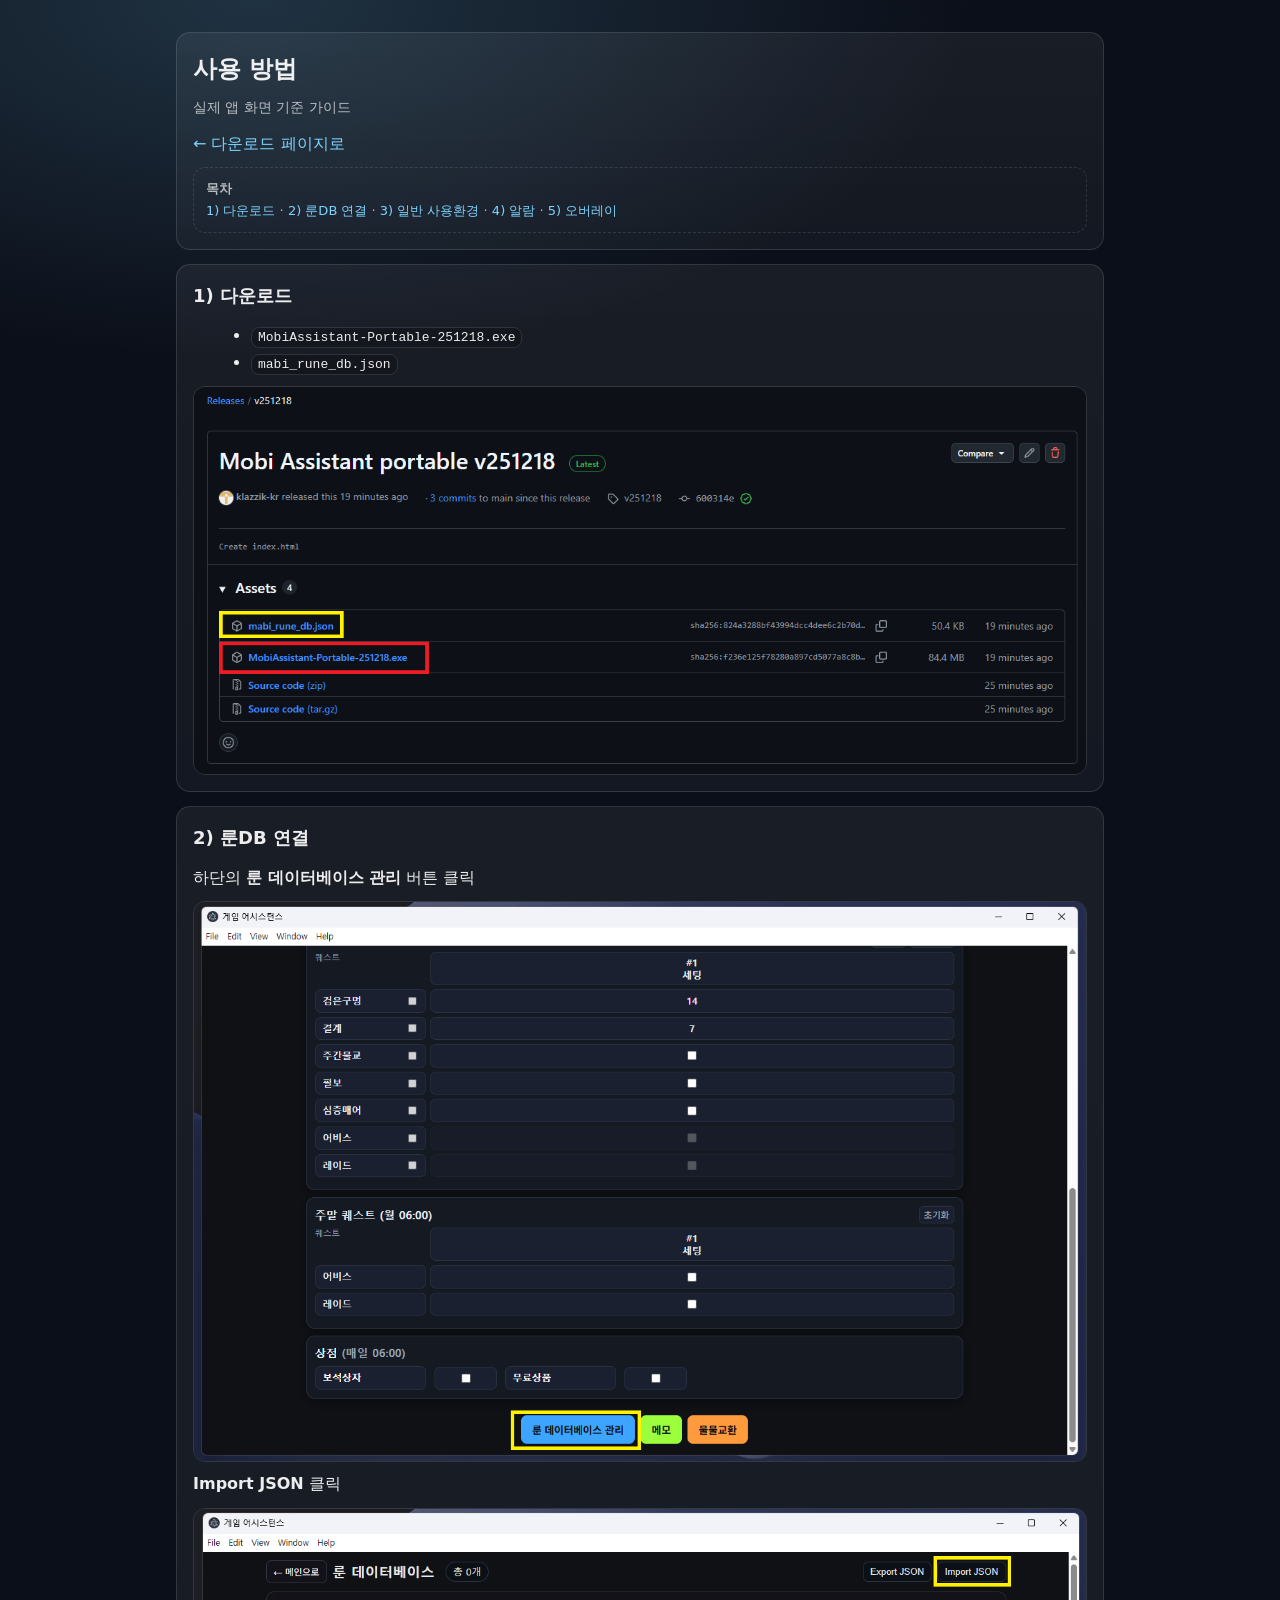
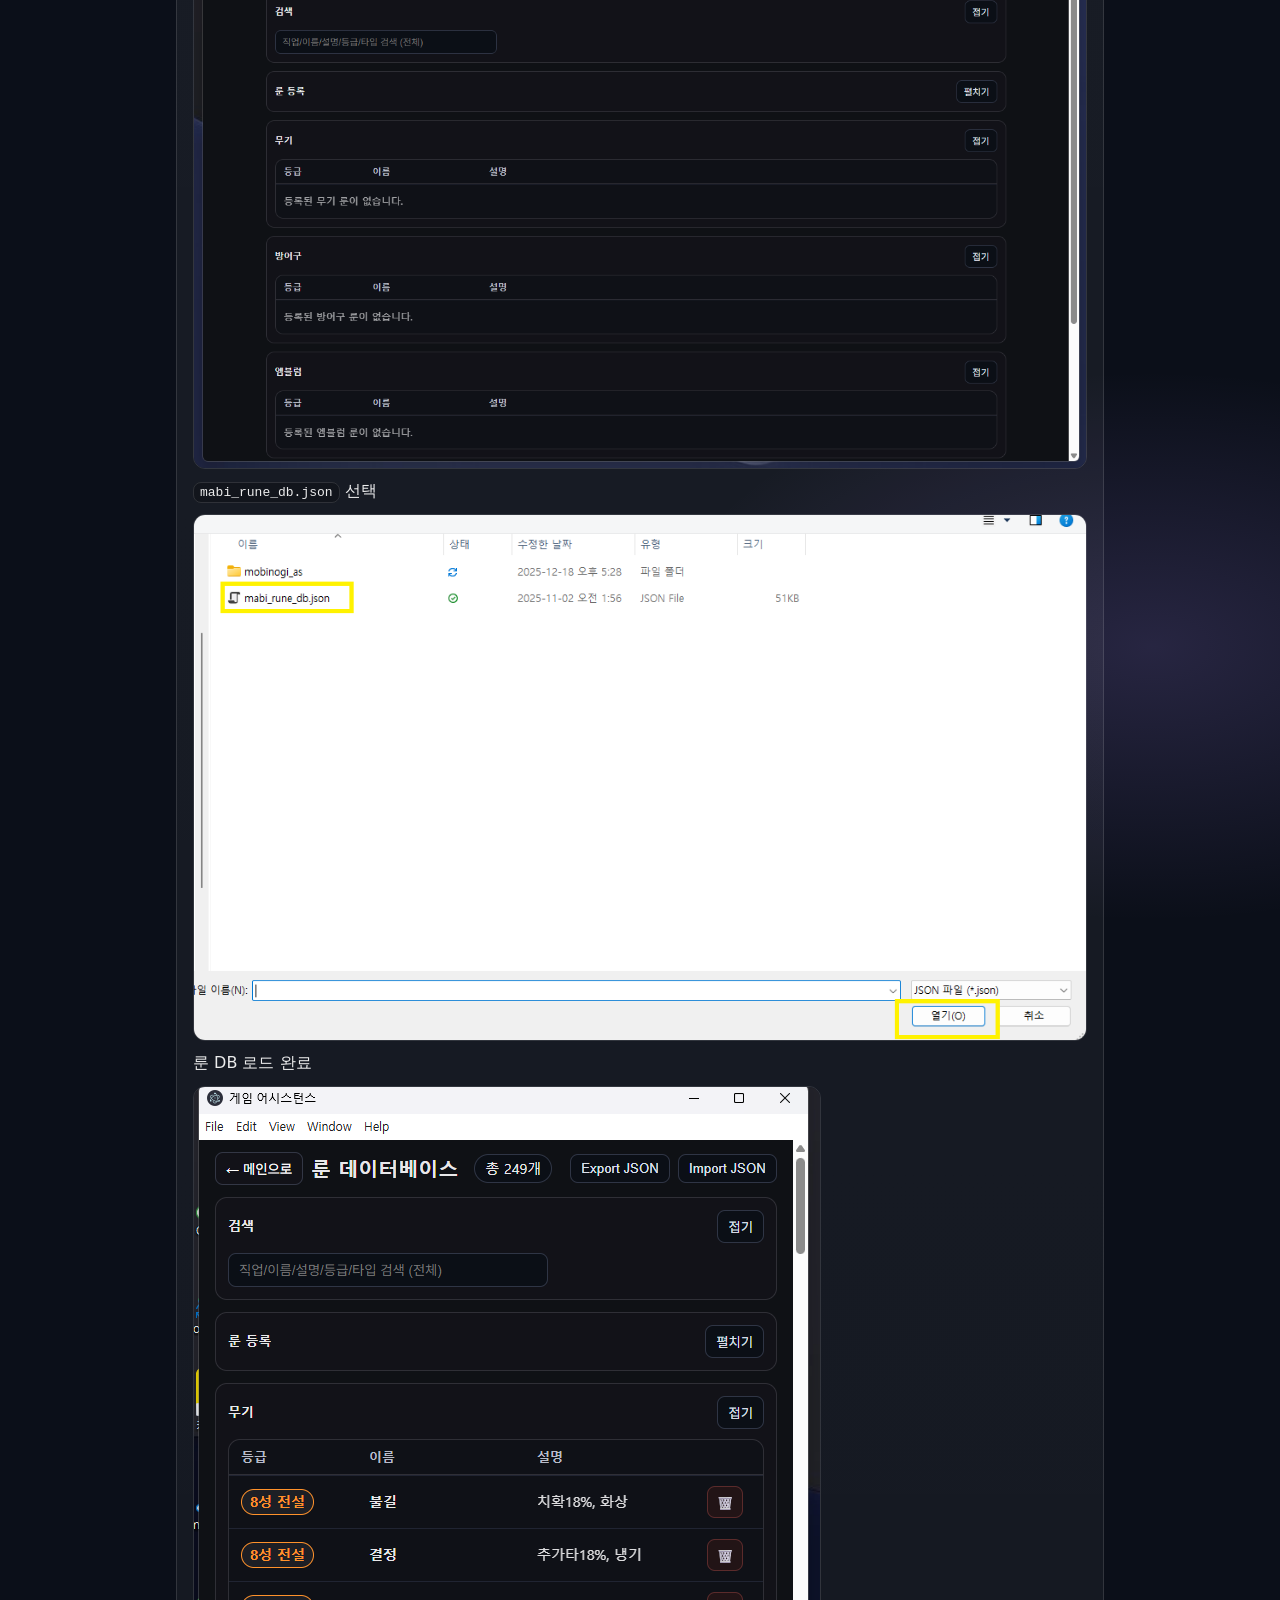
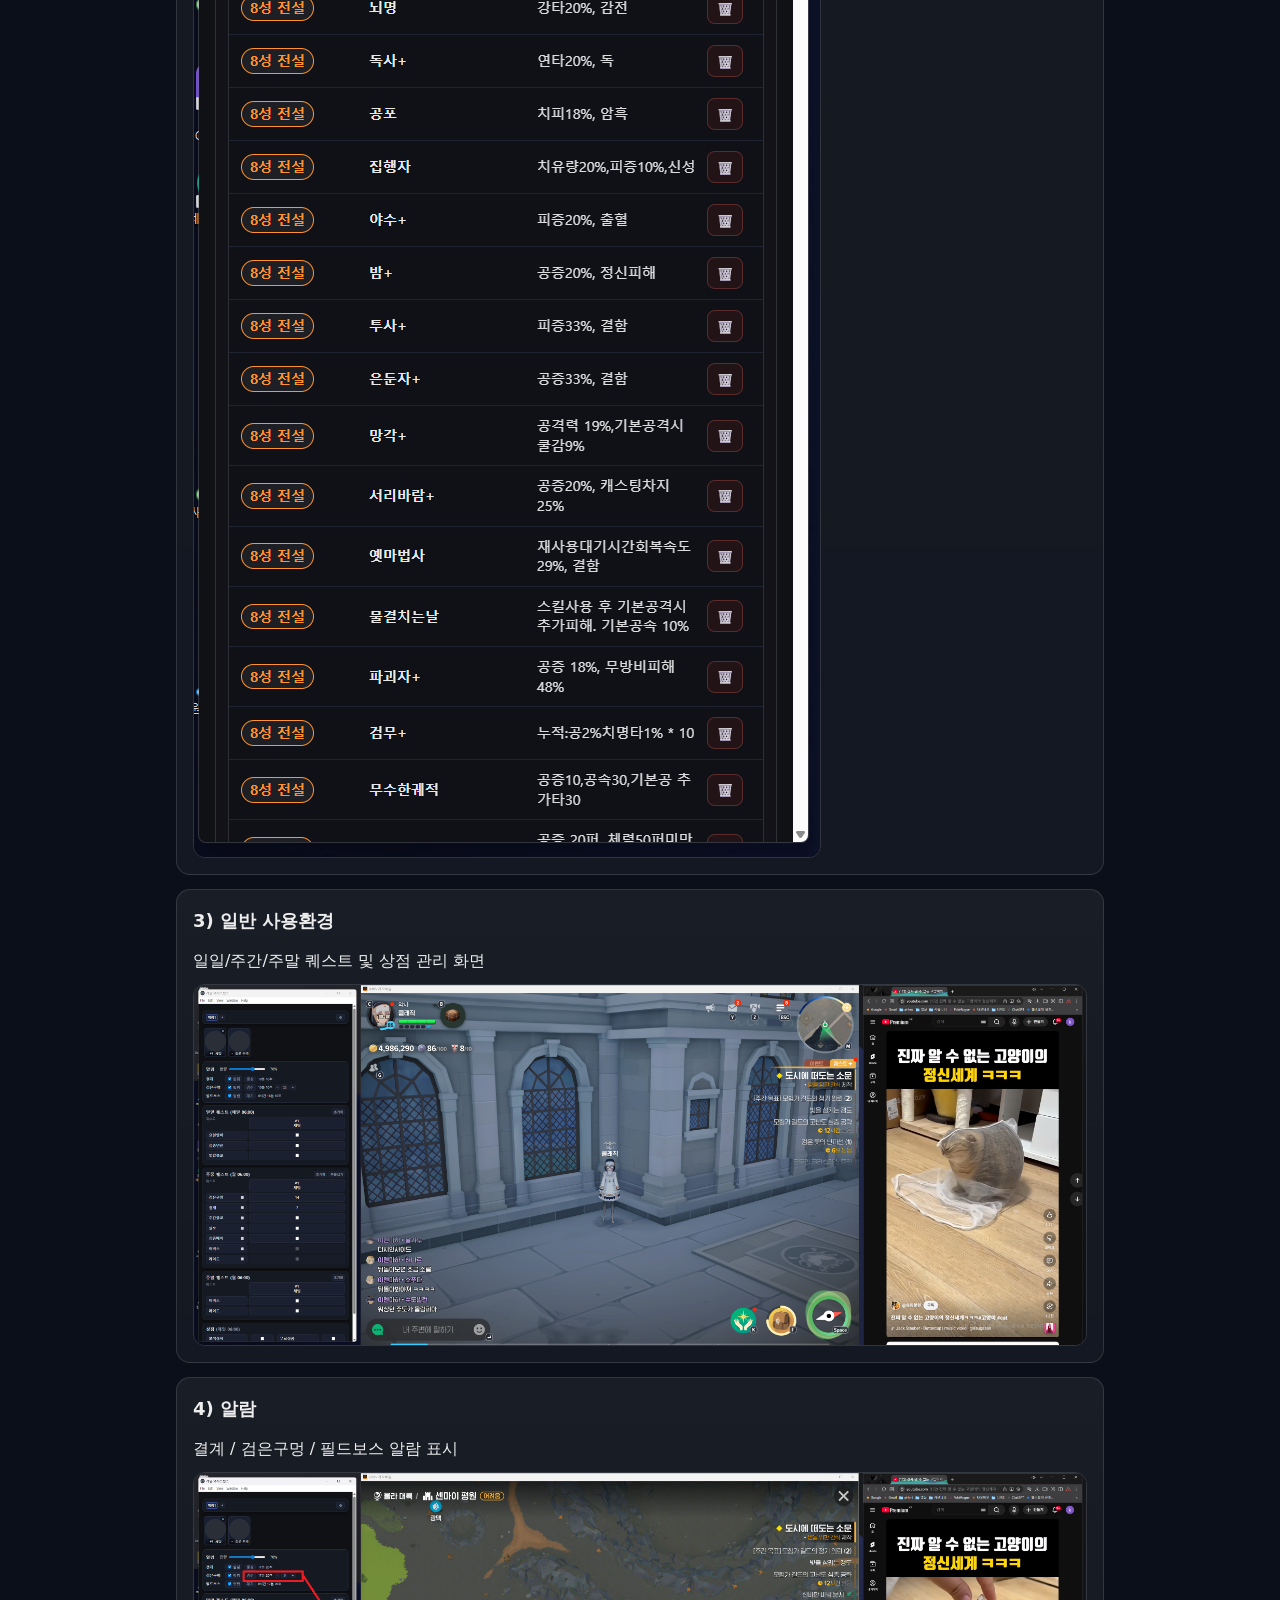
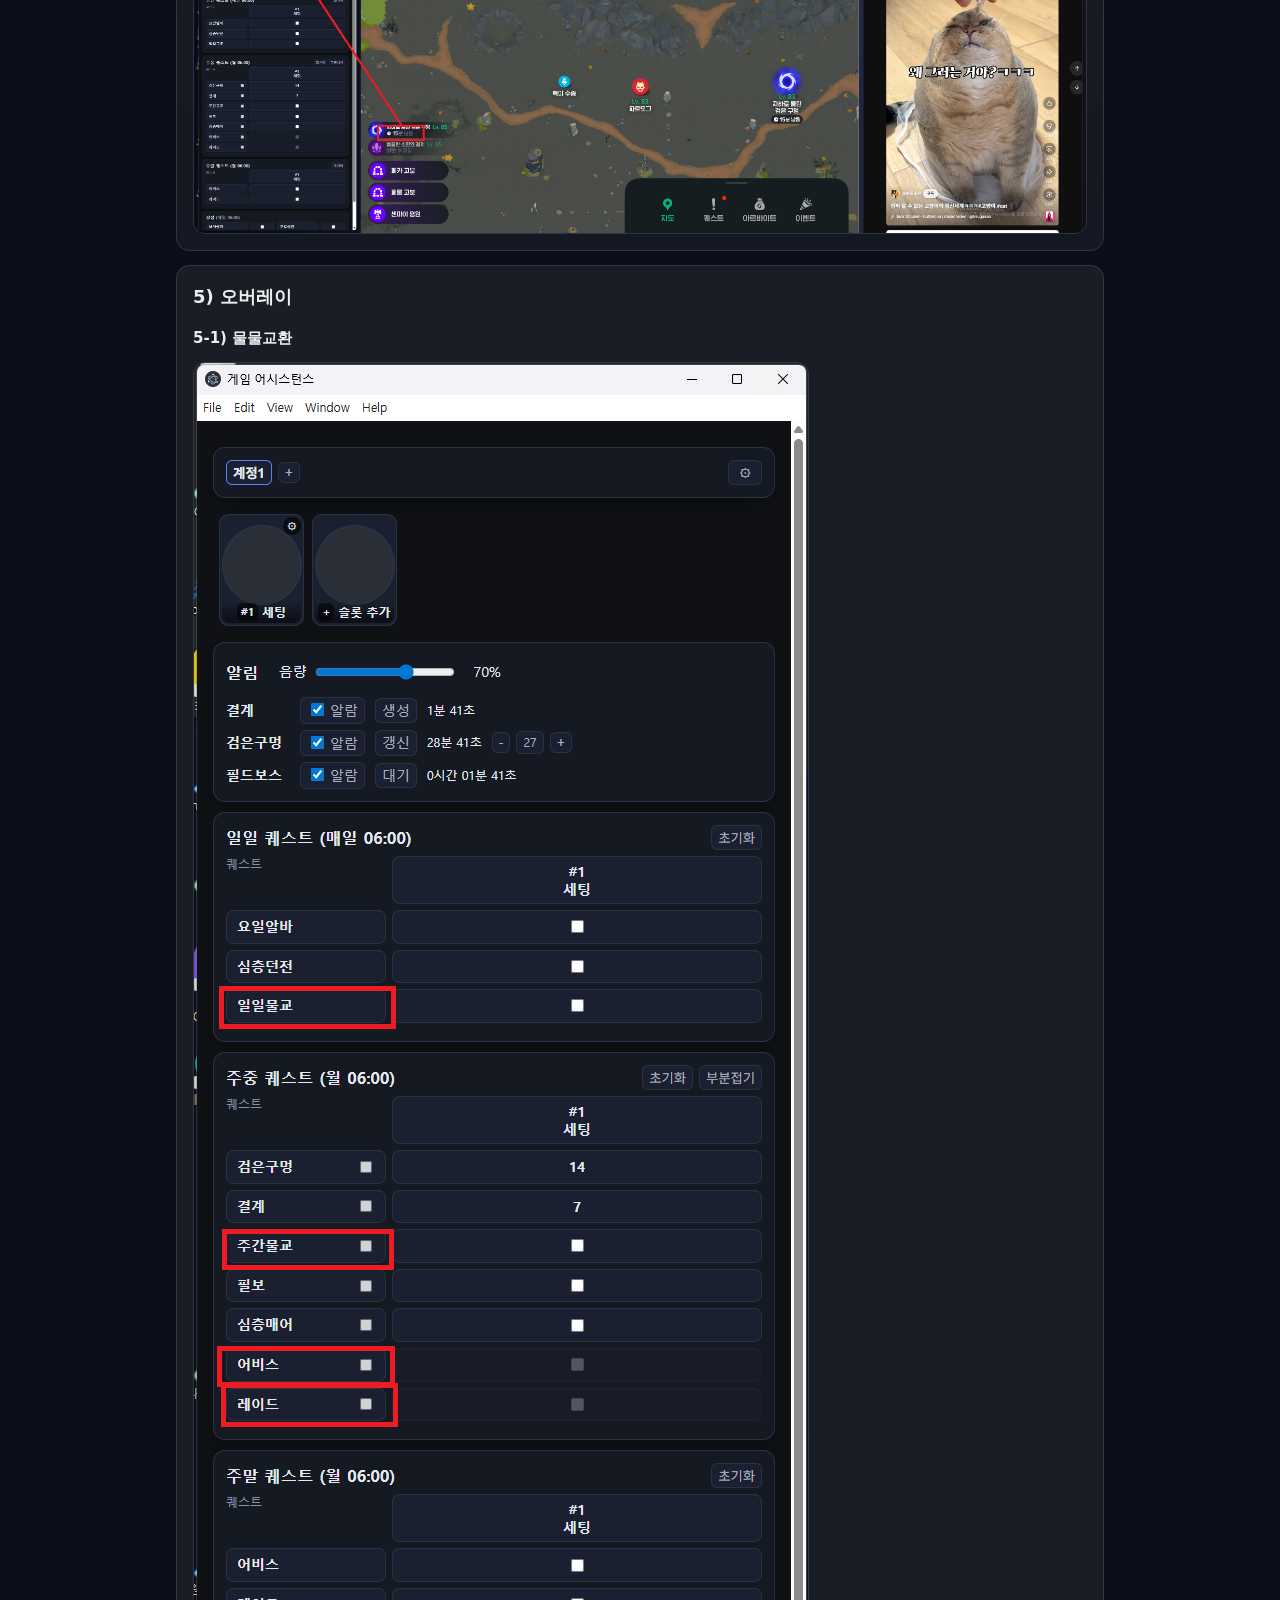
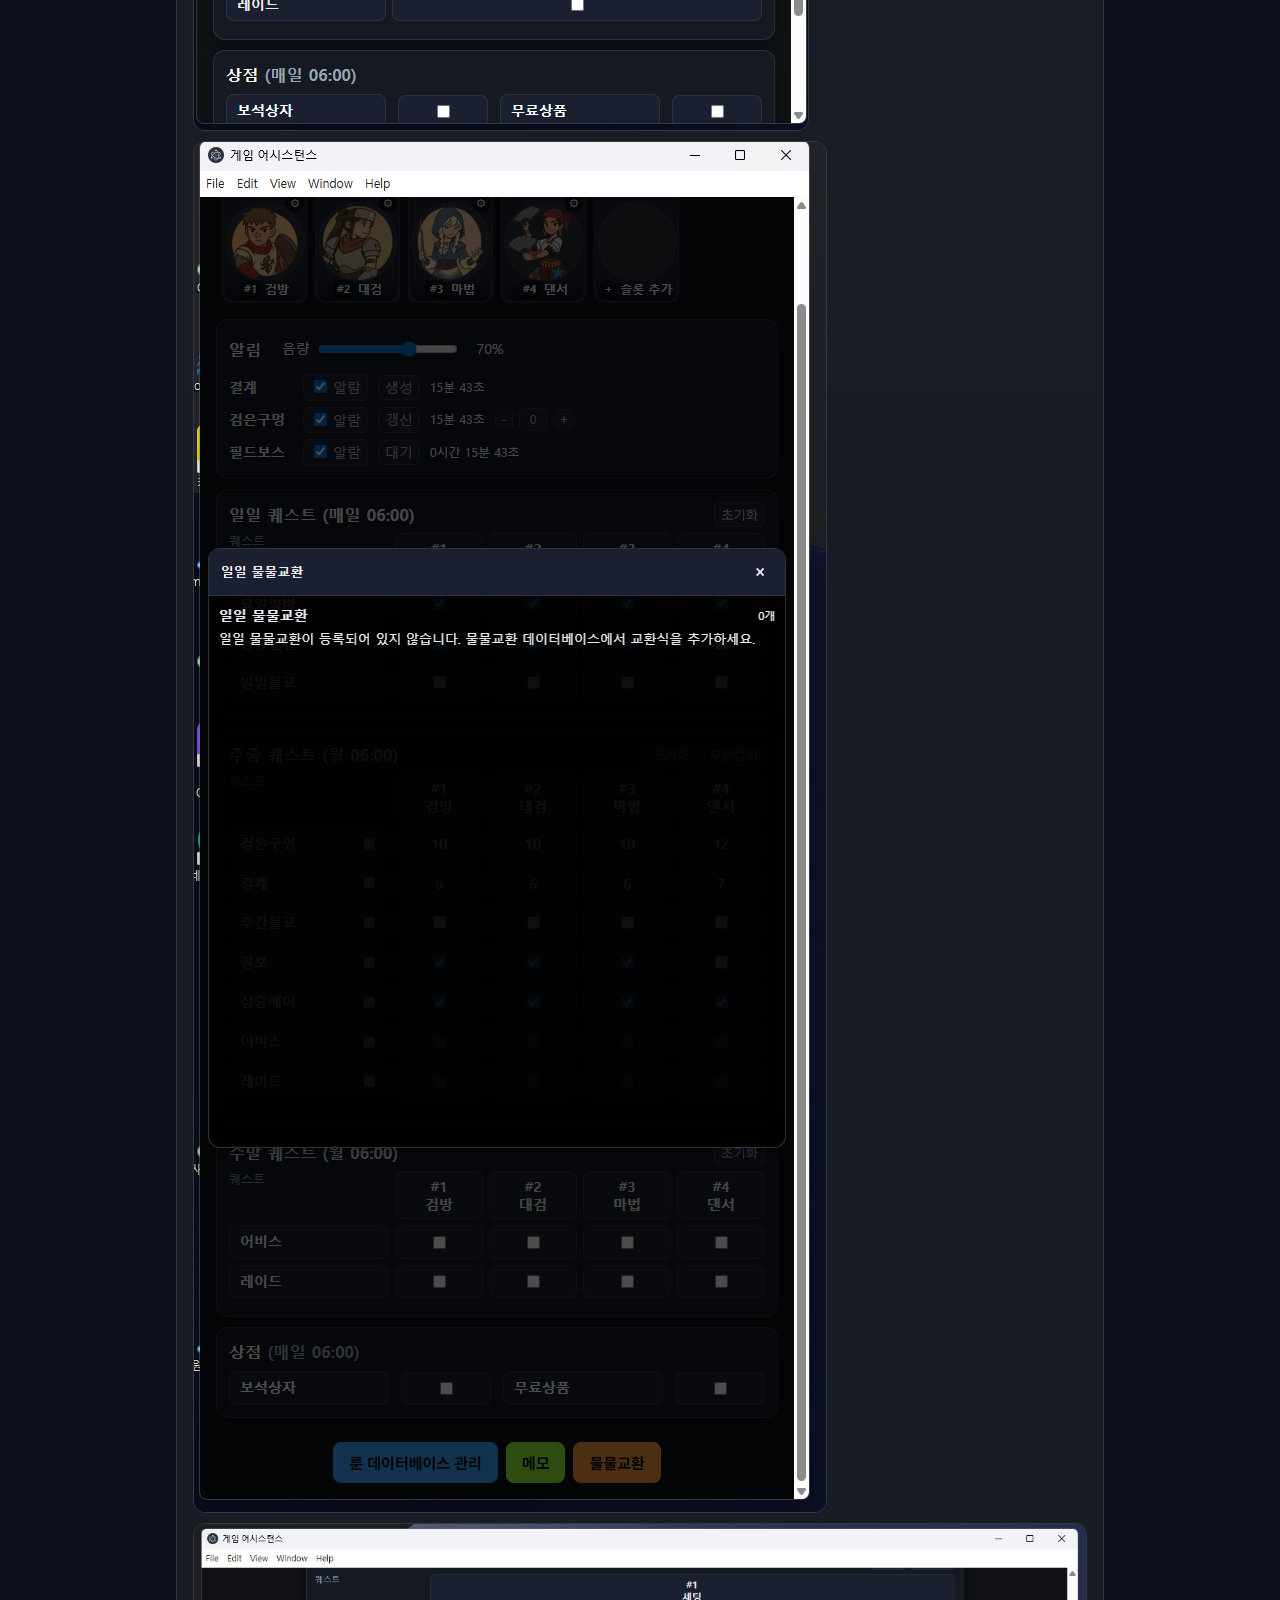
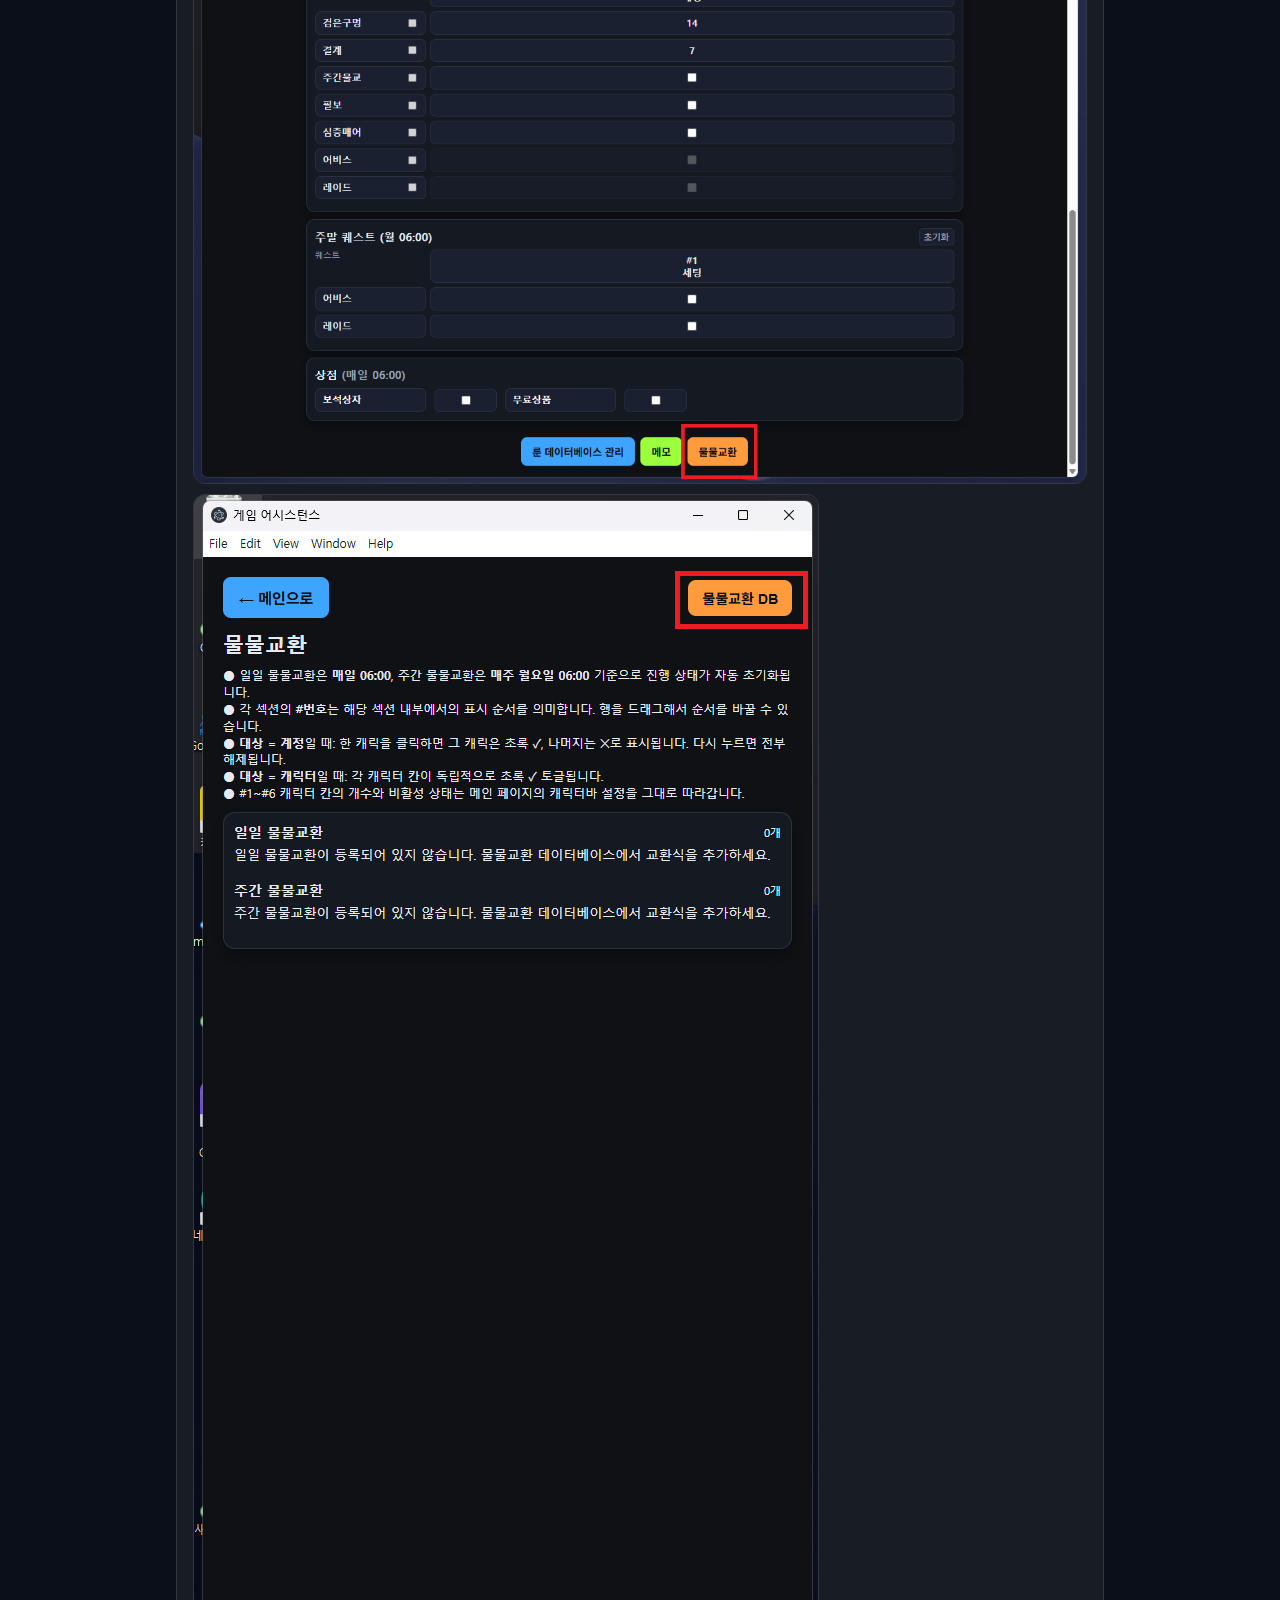
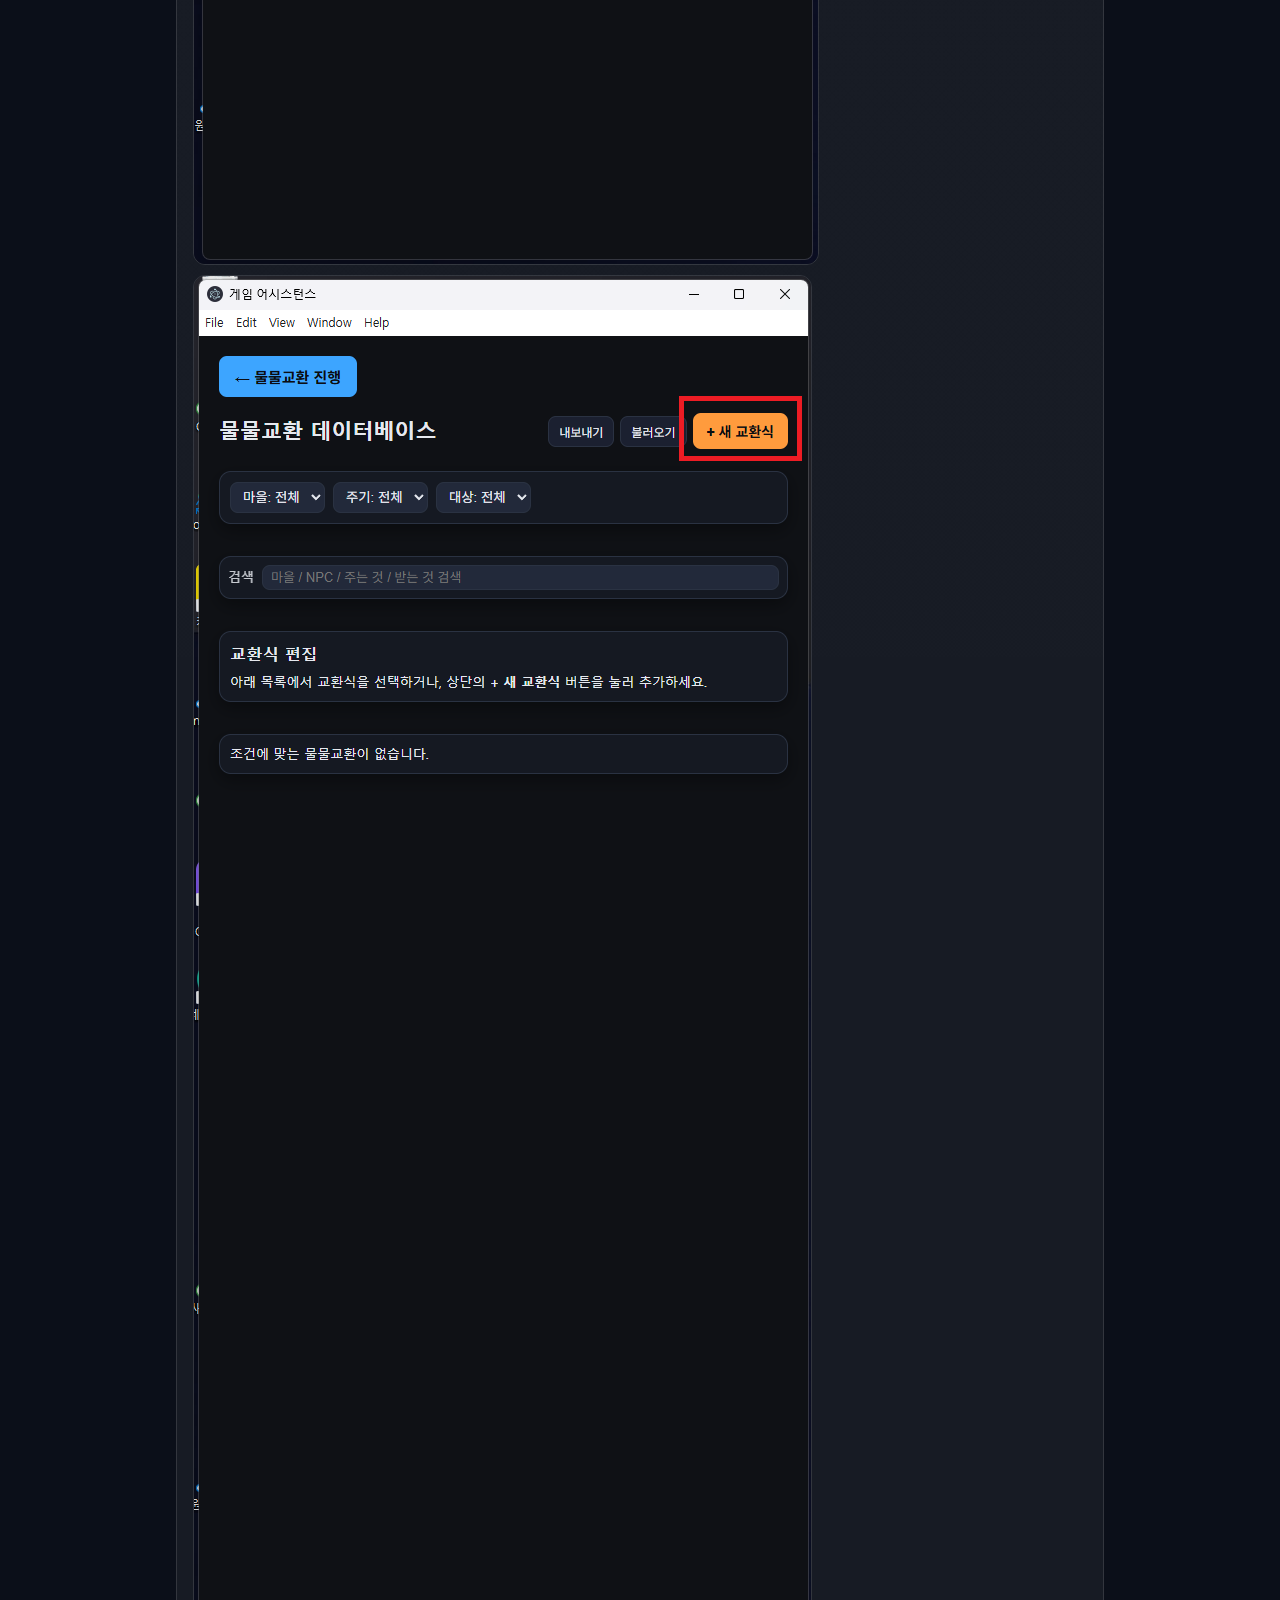
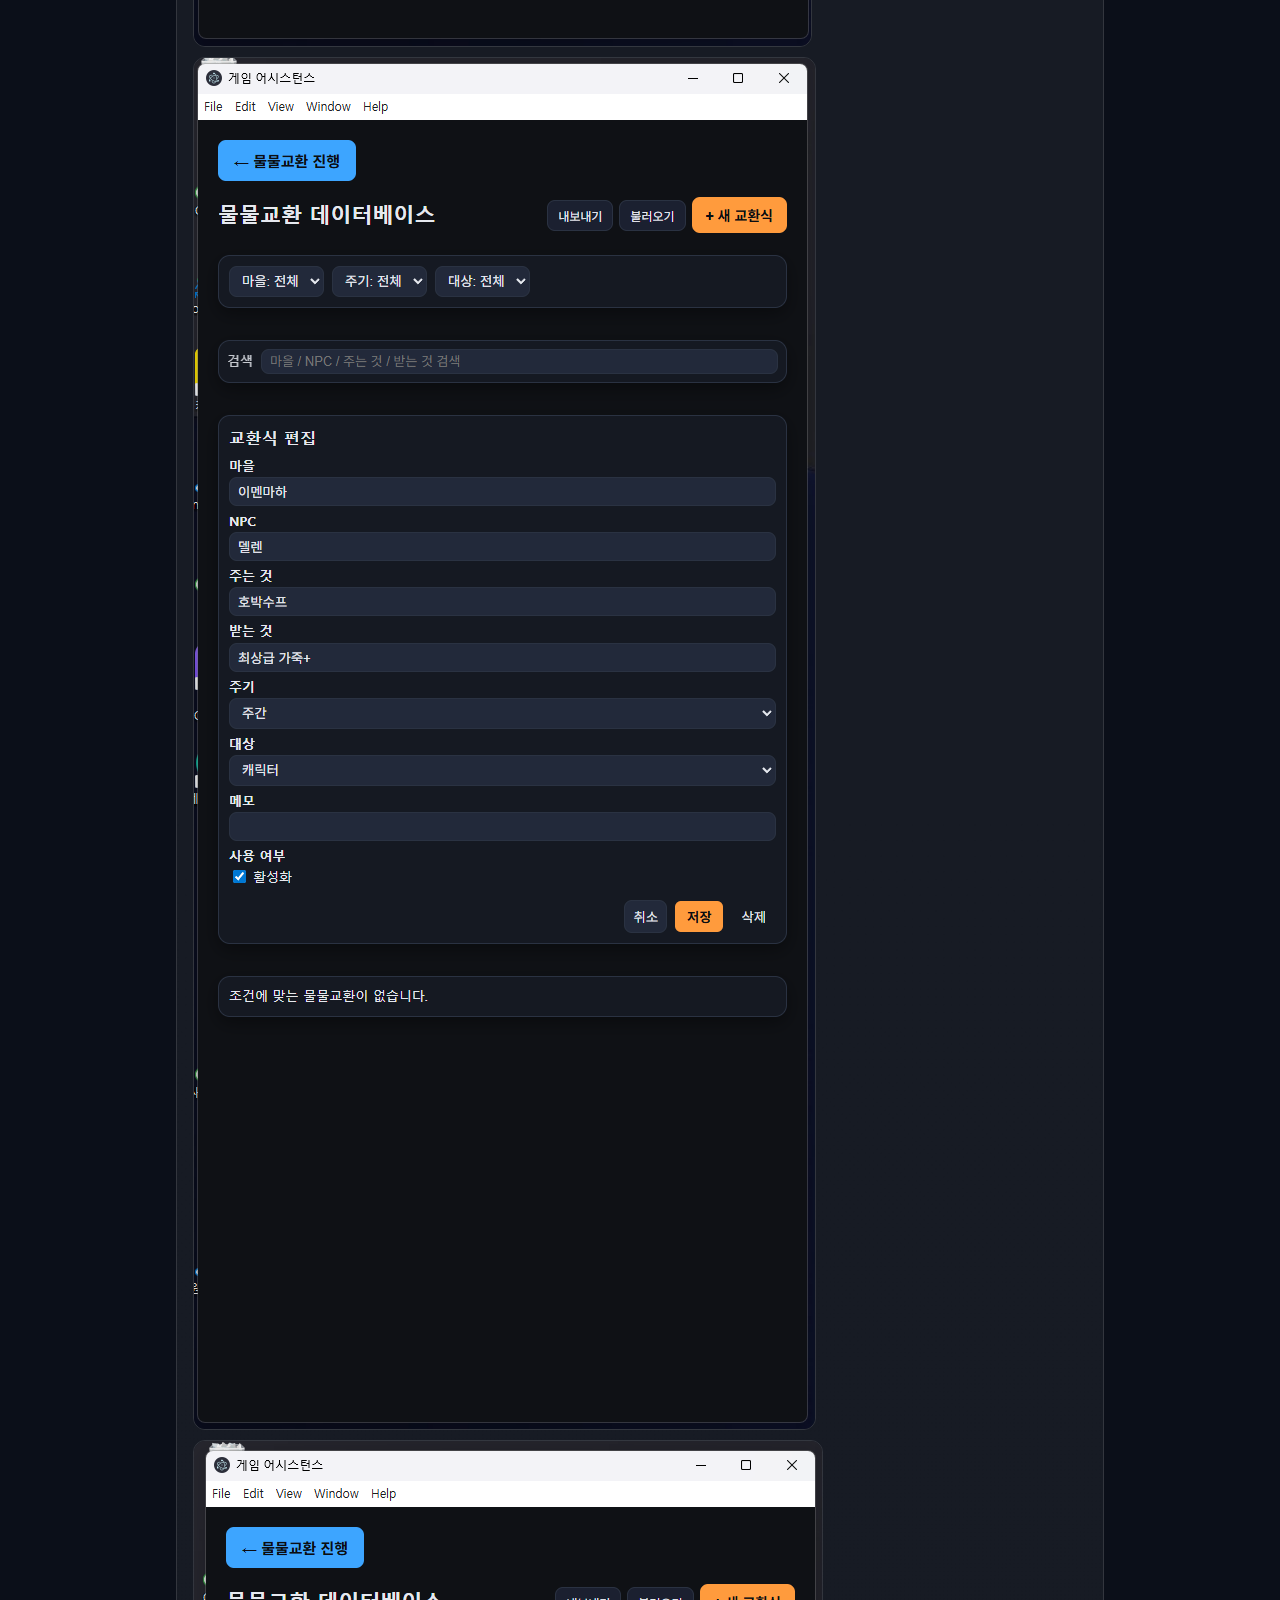
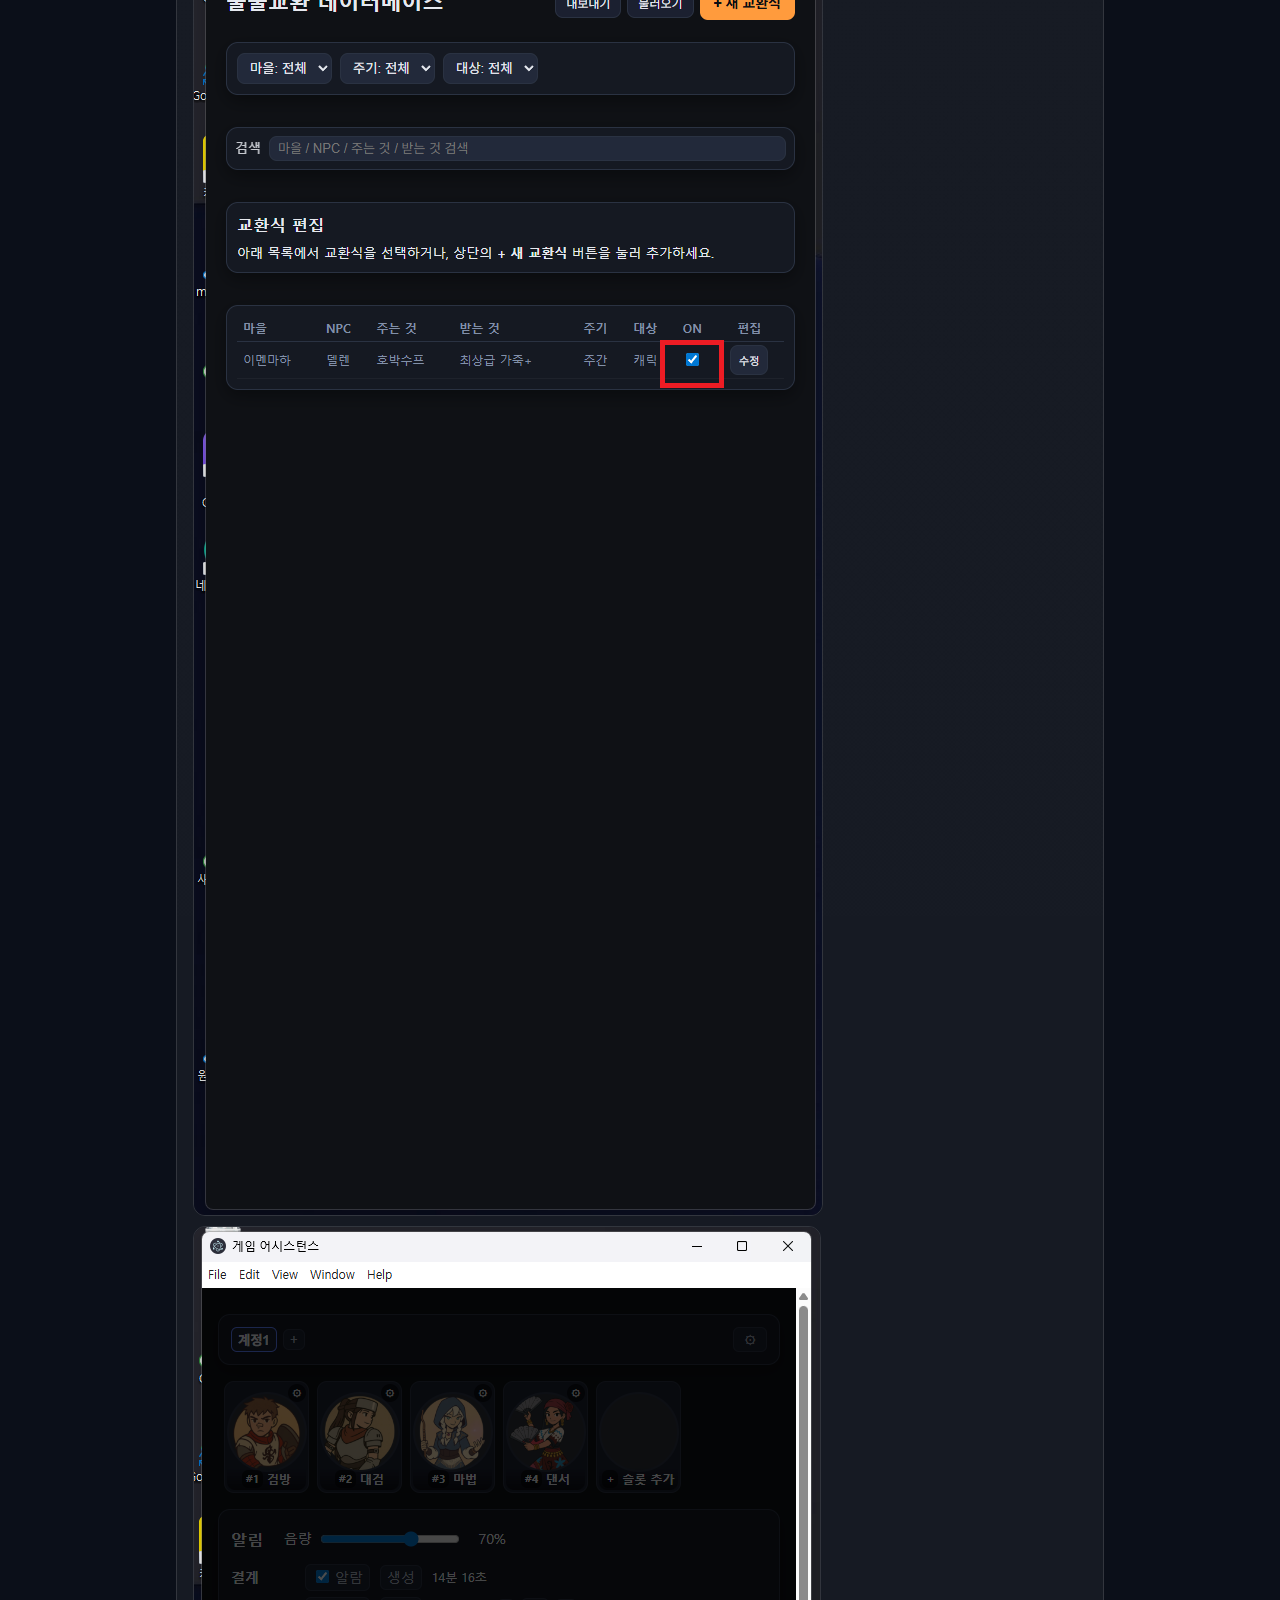
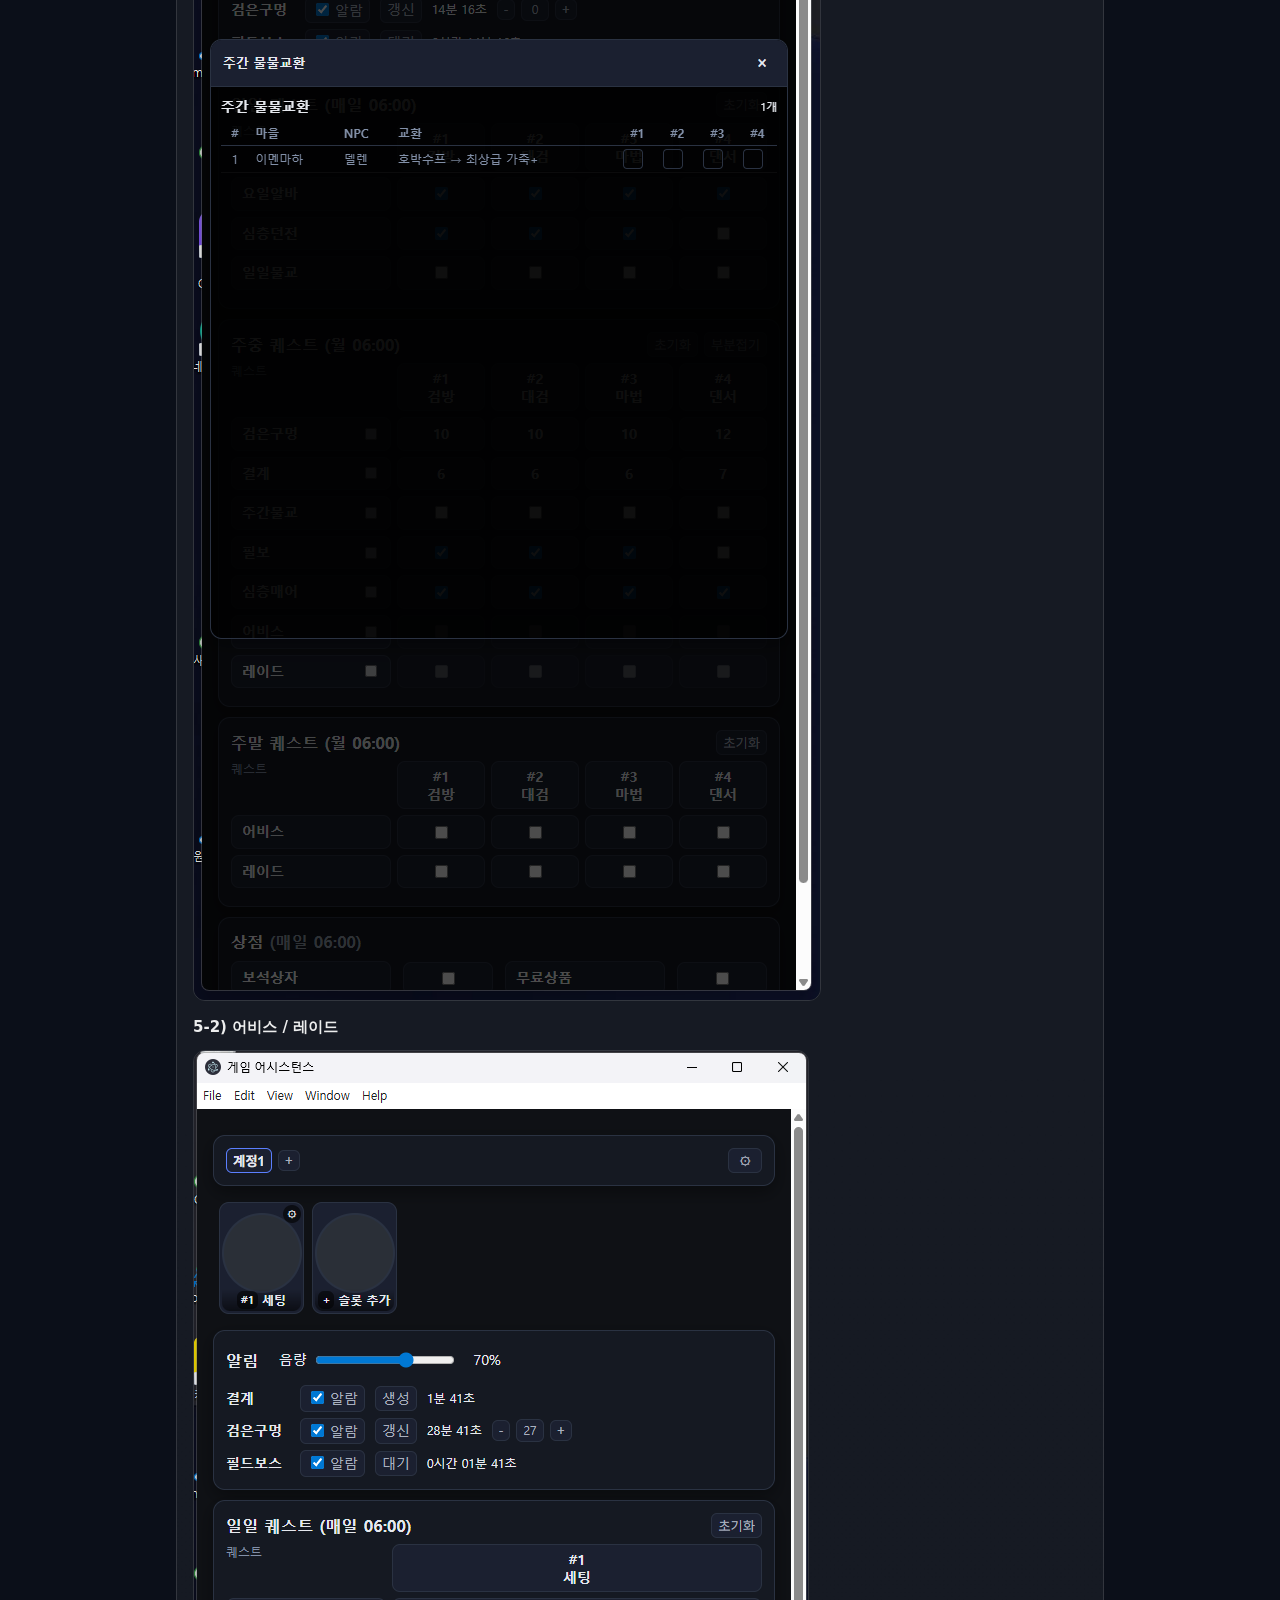
==== usage.html @ 54e75948 "usage.html" ====
<!doctype html>
<html lang="ko">
<head>
  <meta charset="utf-8" />
  <meta name="viewport" content="width=device-width,initial-scale=1" />
  <title>Mobi Assistant 사용 방법</title>

  <style>
    :root{
      color-scheme: dark;
      --bg:#0b0f19;
      --panel:rgba(255,255,255,0.06);
      --panel2:rgba(255,255,255,0.04);
      --text:rgba(255,255,255,0.92);
      --muted:rgba(255,255,255,0.68);
      --line:rgba(255,255,255,0.12);
      --accent:#7dd3fc;
      --radius:14px;
    }
    *{ box-sizing:border-box; }
    body{
      margin:0;
      font-family:system-ui,-apple-system,"Segoe UI","Apple SD Gothic Neo","Noto Sans KR",Arial,sans-serif;
      background:
        radial-gradient(1200px 600px at 20% 0%, rgba(125,211,252,0.18), transparent 60%),
        radial-gradient(900px 500px at 90% 10%, rgba(167,139,250,0.18), transparent 55%),
        var(--bg);
      color:var(--text);
      line-height:1.7;
    }
    .wrap{ max-width:960px; margin:0 auto; padding:32px 16px 56px; }
    .top{
      border:1px solid var(--line);
      border-radius:var(--radius);
      background:linear-gradient(180deg,var(--panel),var(--panel2));
      padding:16px;
    }
    h1{ margin:0 0 6px; font-size:24px; }
    .sub{ margin:0; color:var(--muted); font-size:14px; }
    .card{
      margin-top:14px;
      border:1px solid var(--line);
      border-radius:var(--radius);
      background:linear-gradient(180deg,var(--panel),var(--panel2));
      padding:16px;
    }
    h2{ margin:0 0 10px; font-size:18px; }
    h3{ margin:14px 0 8px; font-size:15px; }
    p{ margin:8px 0; }
    ul{ margin:8px 0 0 18px; }
    a{ color:var(--accent); text-decoration:none; }
    a:hover{ text-decoration:underline; }
    code{
      background:rgba(0,0,0,0.22);
      padding:2px 6px;
      border-radius:8px;
      border:1px solid var(--line);
    }
    img{
      display:block;
      max-width:100%;
      border-radius:12px;
      border:1px solid var(--line);
      margin-top:10px;
    }
    .note{
      margin-top:10px;
      padding:10px 12px;
      border-radius:12px;
      border:1px dashed var(--line);
      color:var(--muted);
      font-size:13px;
    }
    .footer{
      margin-top:16px;
      color:var(--muted);
      font-size:12px;
      text-align:center;
    }
  </style>
</head>

<body>
<div class="wrap">

  <div class="top">
    <h1>사용 방법</h1>
    <p class="sub">실제 앱 화면 기준 가이드</p>
    <p style="margin-top:10px;"><a href="./index.html">← 다운로드 페이지로</a></p>

    <div class="note">
      <b>목차</b><br>
      <a href="#s1">1) 다운로드</a> ·
      <a href="#s2">2) 룬DB 연결</a> ·
      <a href="#s3">3) 일반 사용환경</a> ·
      <a href="#s4">4) 알람</a> ·
      <a href="#s5">5) 오버레이</a>
    </div>
  </div>

  <!-- 1 -->
  <div class="card" id="s1">
    <h2>1) 다운로드</h2>
    <ul>
      <li><code>MobiAssistant-Portable-251218.exe</code></li>
      <li><code>mabi_rune_db.json</code></li>
    </ul>
    <img src="./usage_image/01_dl.png">
  </div>

  <!-- 2 -->
  <div class="card" id="s2">
    <h2>2) 룬DB 연결</h2>
    <p>하단의 <b>룬 데이터베이스 관리</b> 버튼 클릭</p>
    <img src="./usage_image/02_1.png">

    <p><b>Import JSON</b> 클릭</p>
    <img src="./usage_image/02_2.png">

    <p><code>mabi_rune_db.json</code> 선택</p>
    <img src="./usage_image/02_3.png">

    <p>룬 DB 로드 완료</p>
    <img src="./usage_image/02_4.png">
  </div>

  <!-- 3 -->
  <div class="card" id="s3">
    <h2>3) 일반 사용환경</h2>
    <p>일일/주간/주말 퀘스트 및 상점 관리 화면</p>
    <img src="./usage_image/03_norm.png">
  </div>

  <!-- 4 -->
  <div class="card" id="s4">
    <h2>4) 알람</h2>
    <p>결계 / 검은구멍 / 필드보스 알람 표시</p>
    <img src="./usage_image/04_blackhole.png">
  </div>

  <!-- 5 -->
  <div class="card" id="s5">
    <h2>5) 오버레이</h2>

    <h3>5-1) 물물교환</h3>
    <img src="./usage_image/05_0.png">
    <img src="./usage_image/05_1.png">
    <img src="./usage_image/05_1_1.png">
    <img src="./usage_image/05_1_2.png">
    <img src="./usage_image/05_1_3.png">
    <img src="./usage_image/05_1_4.png">
    <img src="./usage_image/05_1_5.png">
    <img src="./usage_image/05_1_6.png">

    <h3>5-2) 어비스 / 레이드</h3>
    <img src="./usage_image/05_0.png">
    <img src="./usage_image/05_2.png">
    <img src="./usage_image/05_2_1.png">
    <img src="./usage_image/05_2_2.png">
    <img src="./usage_image/05_3.png">
  </div>

  <div class="footer">© klazzik-kr · mobi-assistant</div>
</div>
</body>
</html>
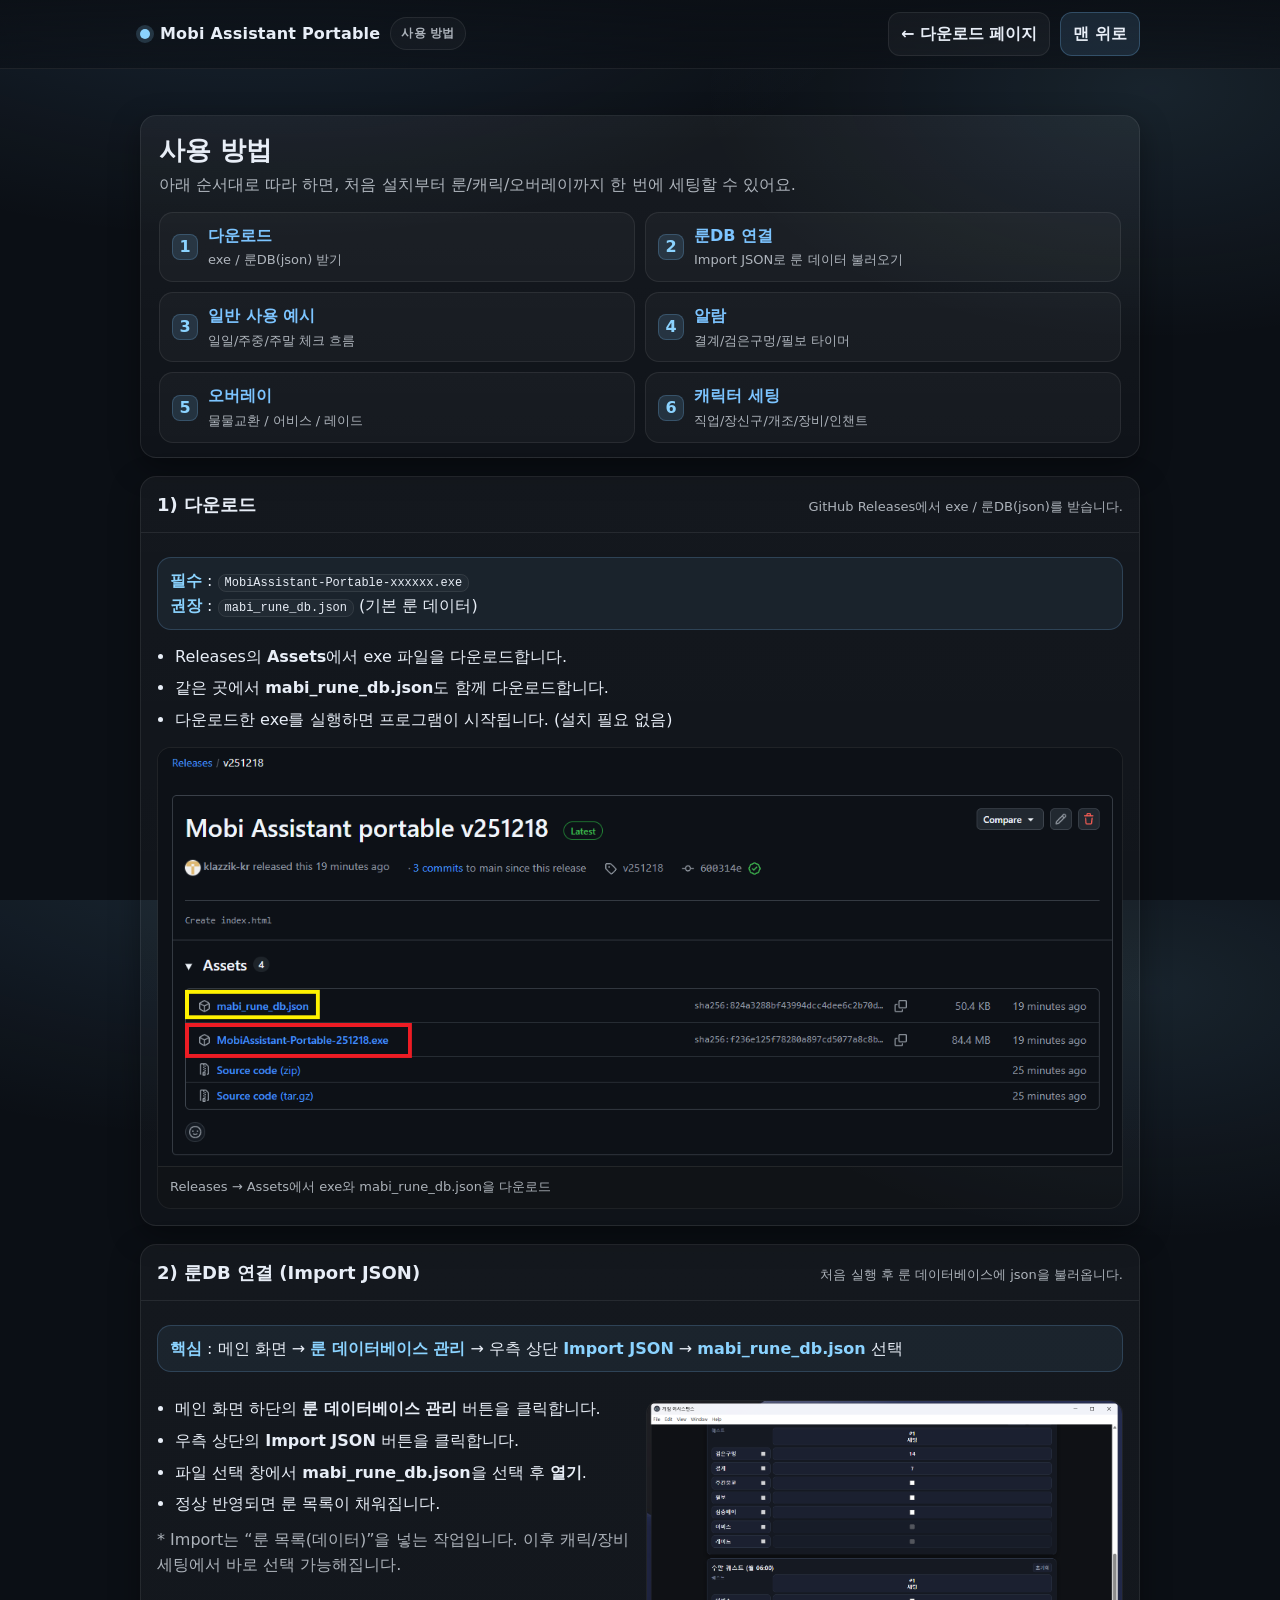
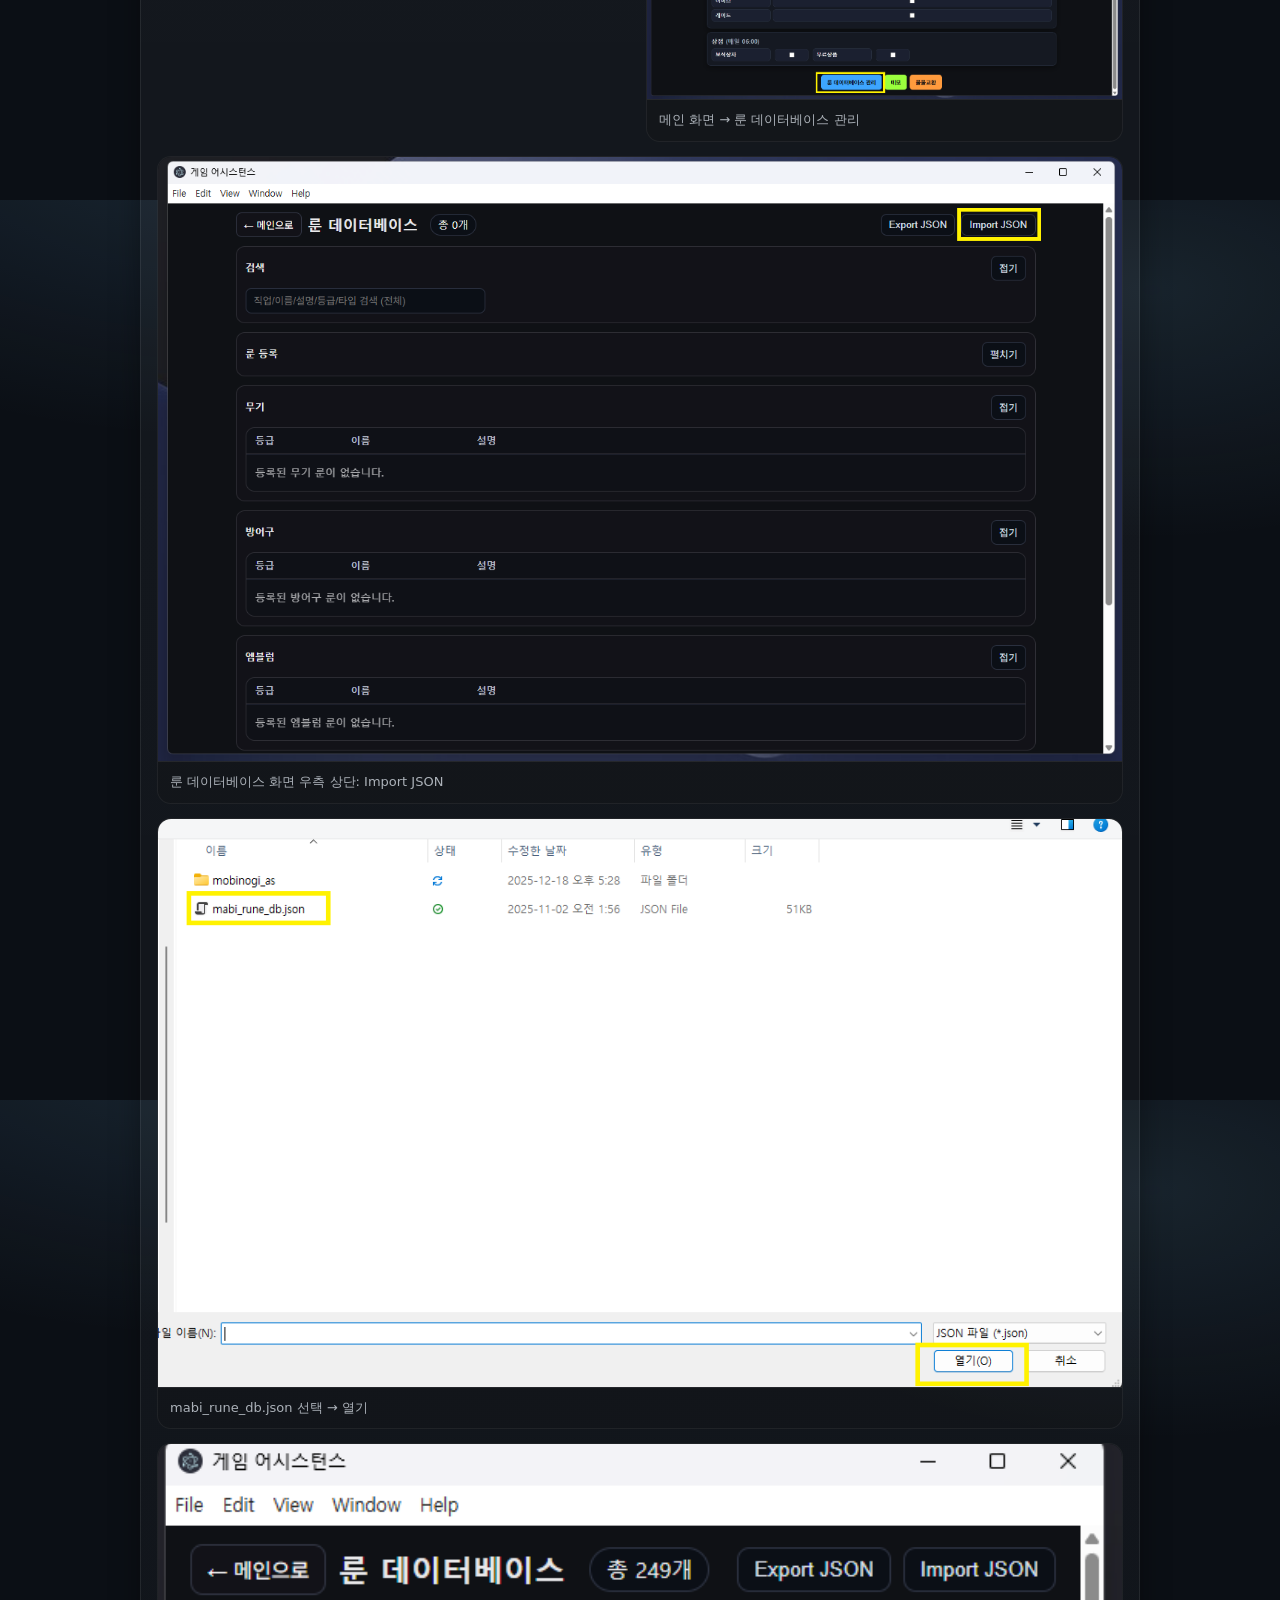
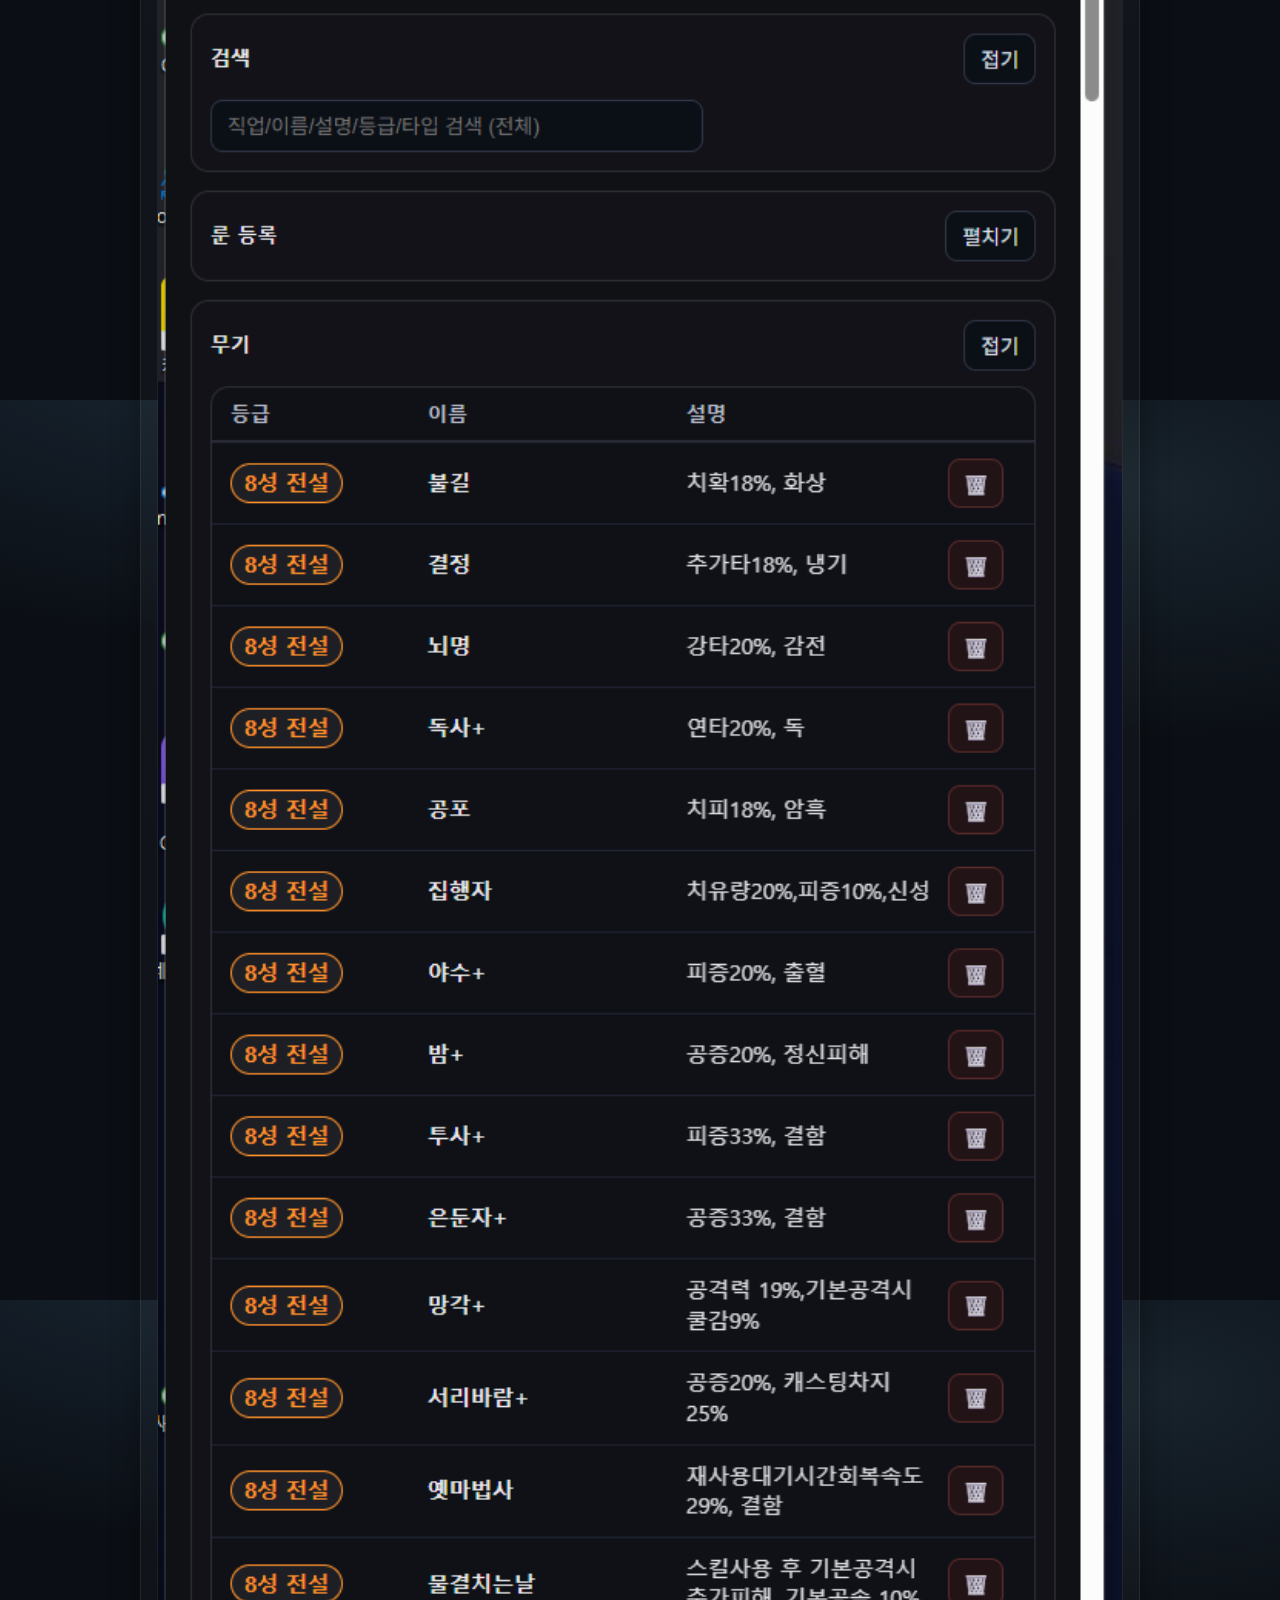
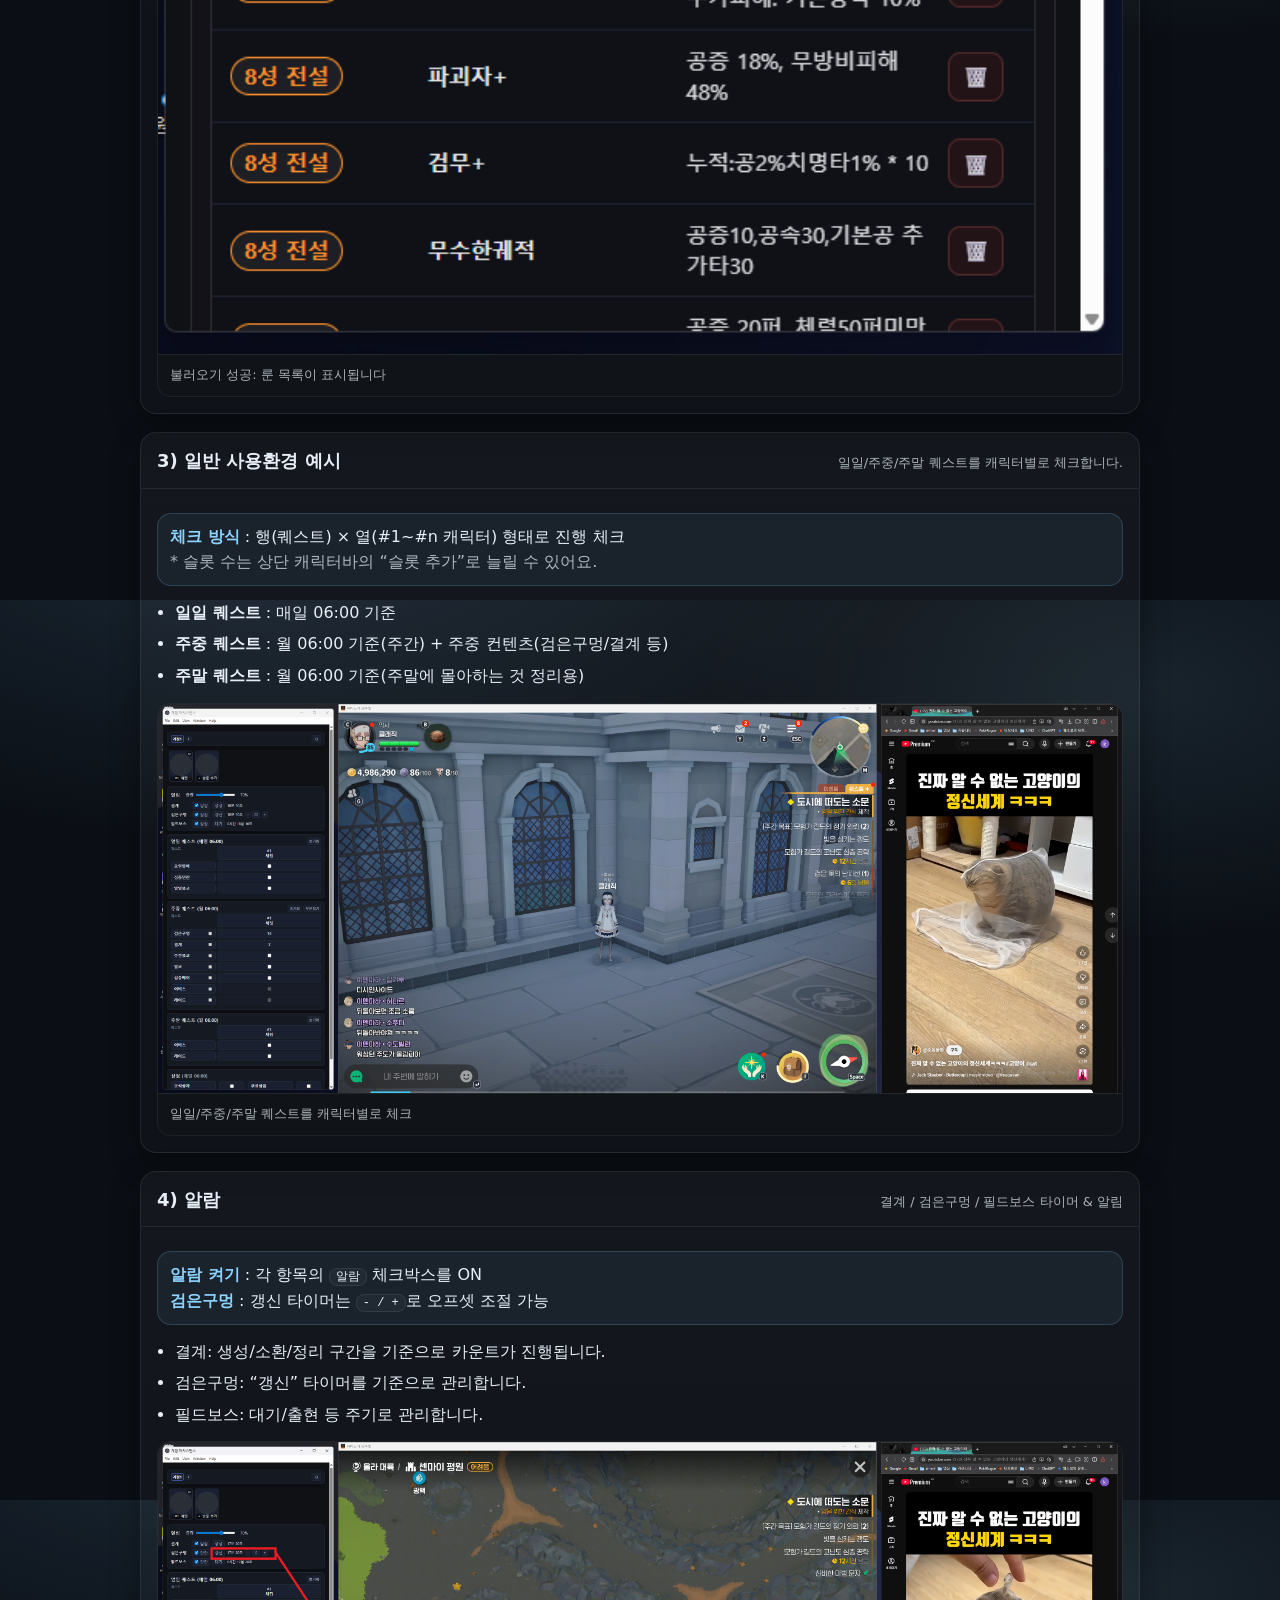
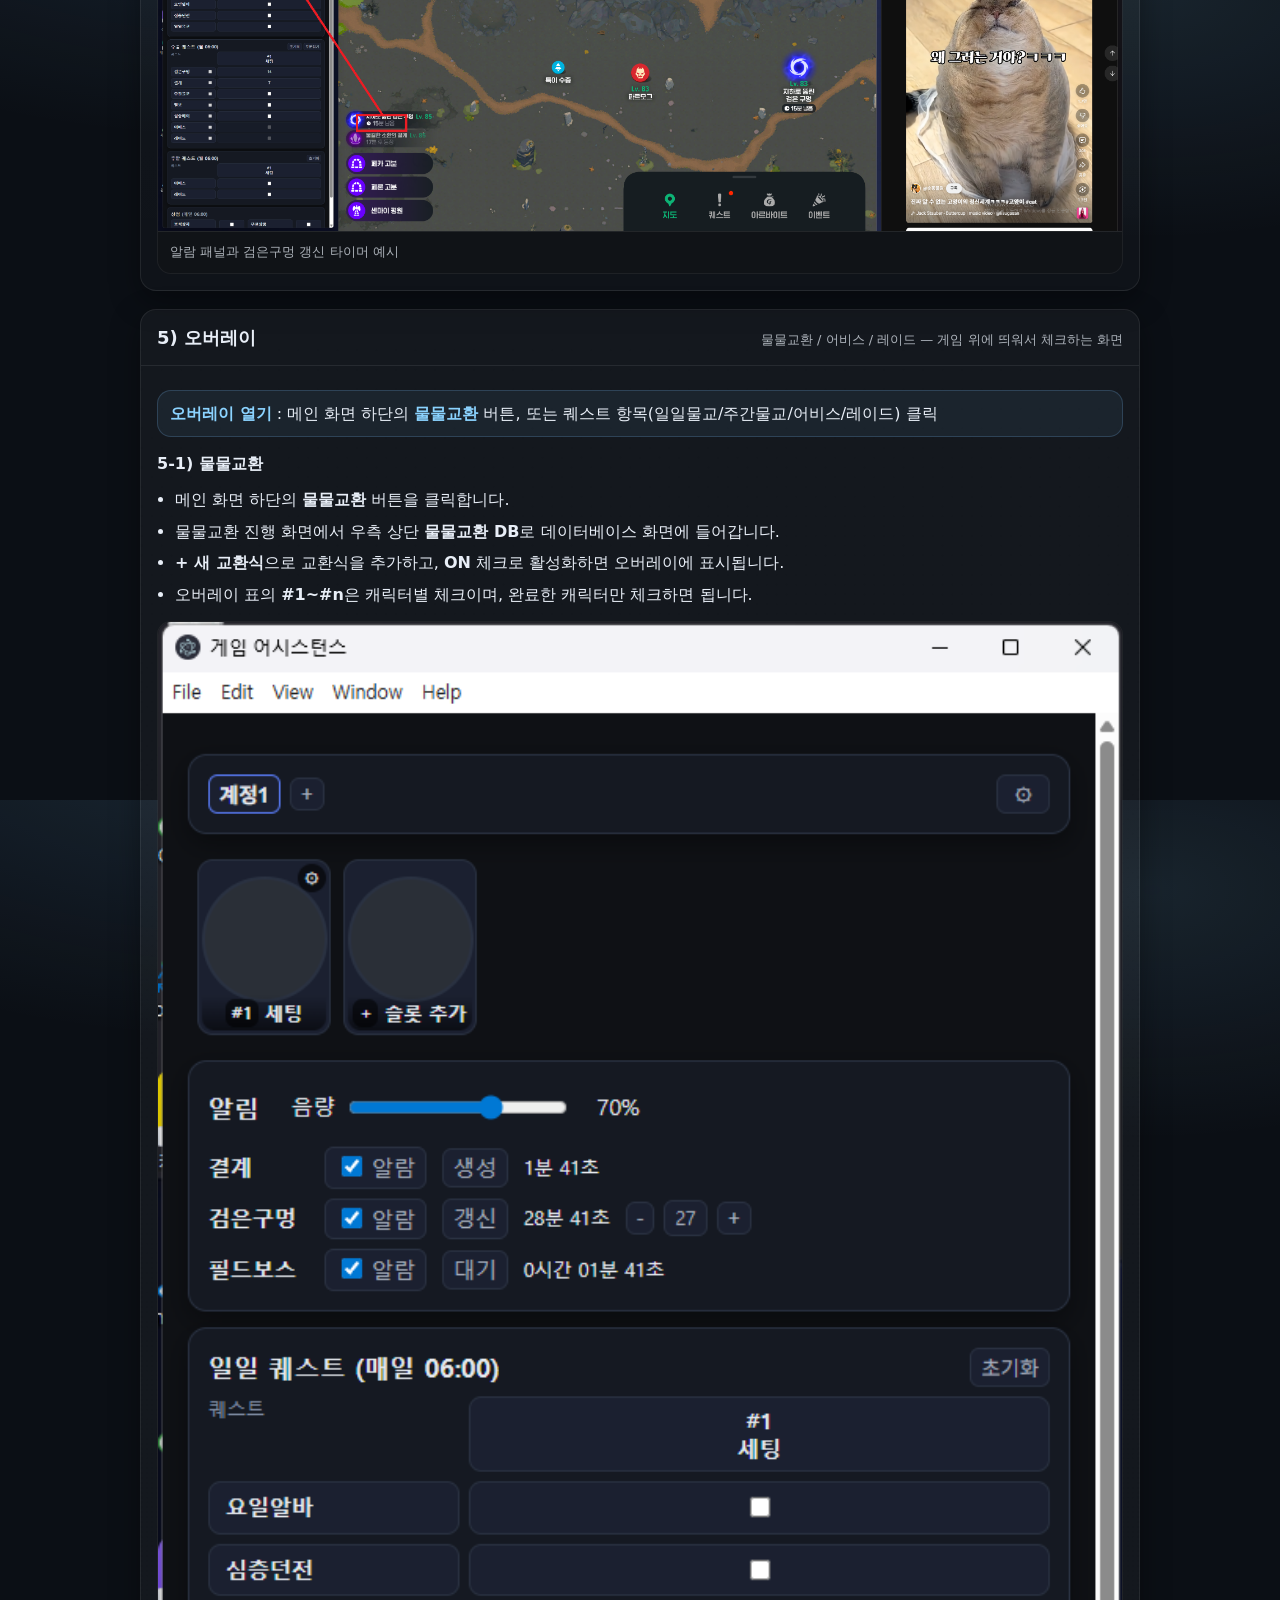
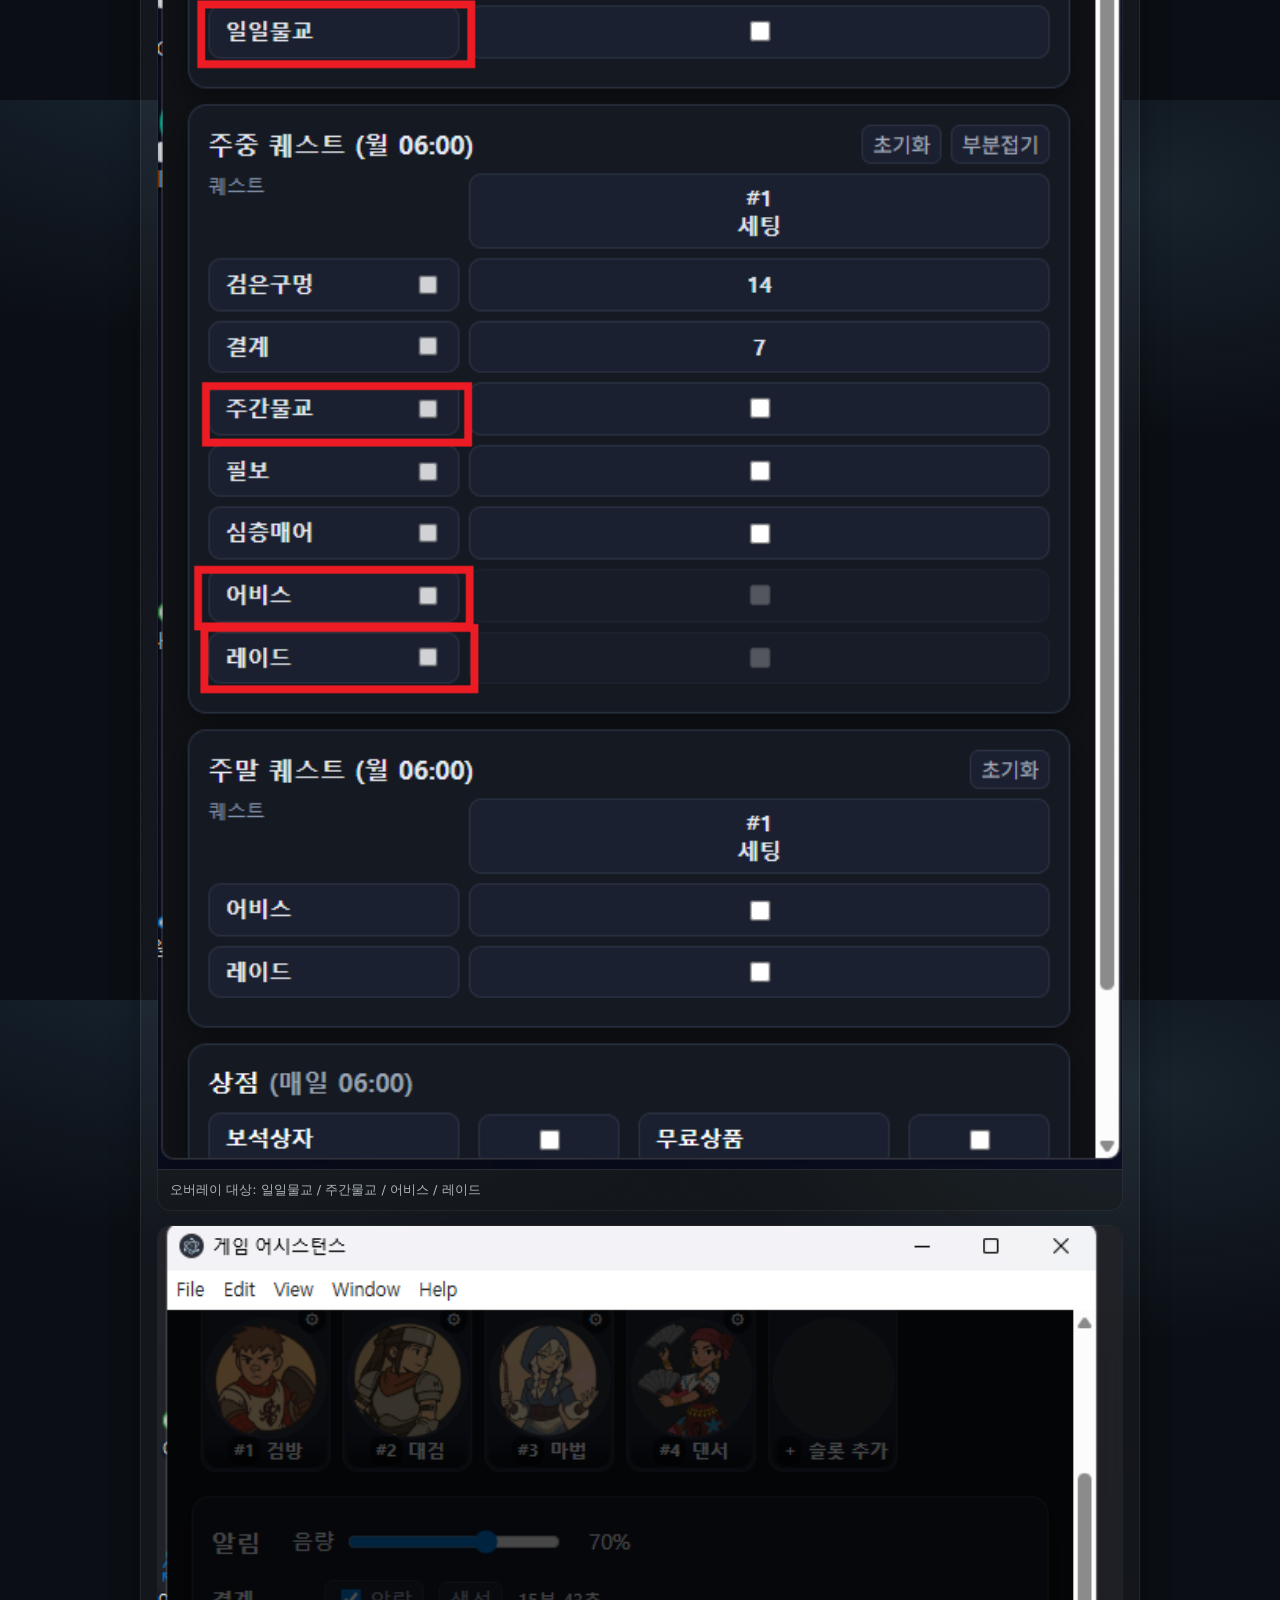
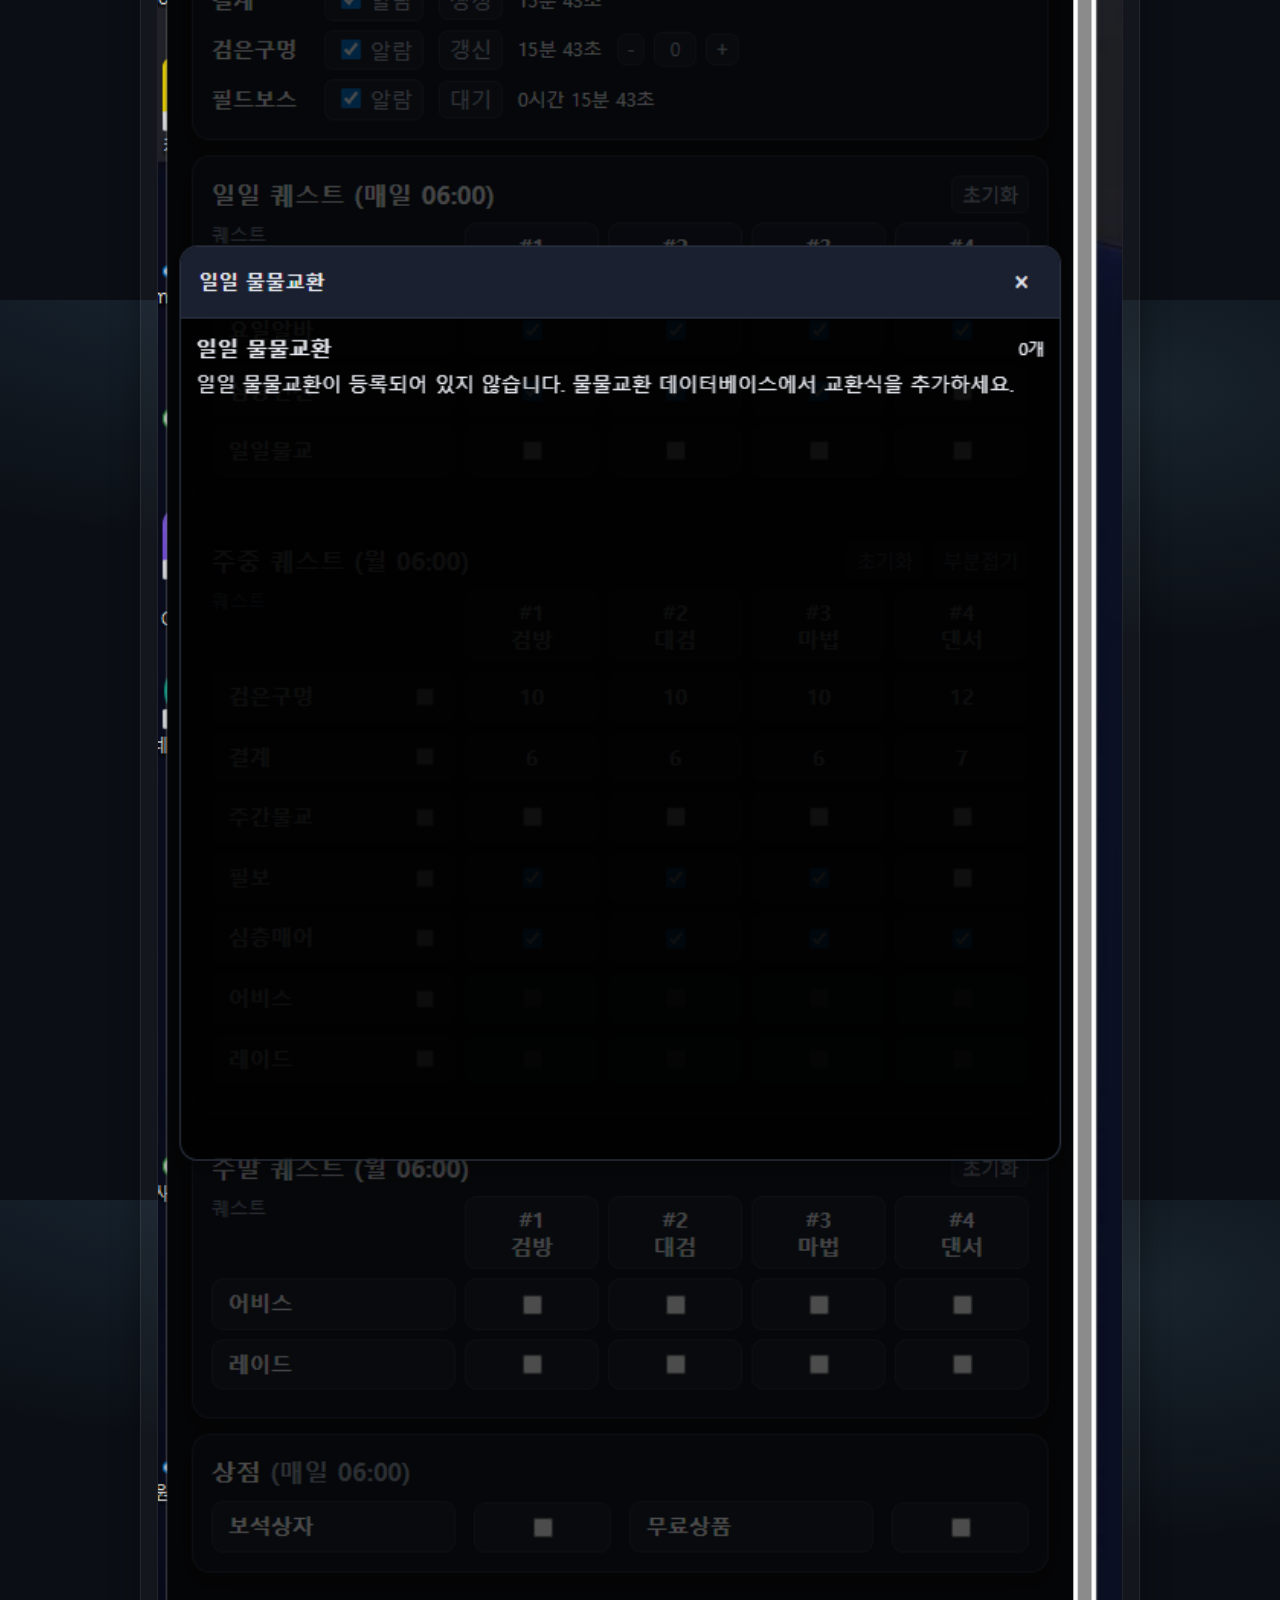
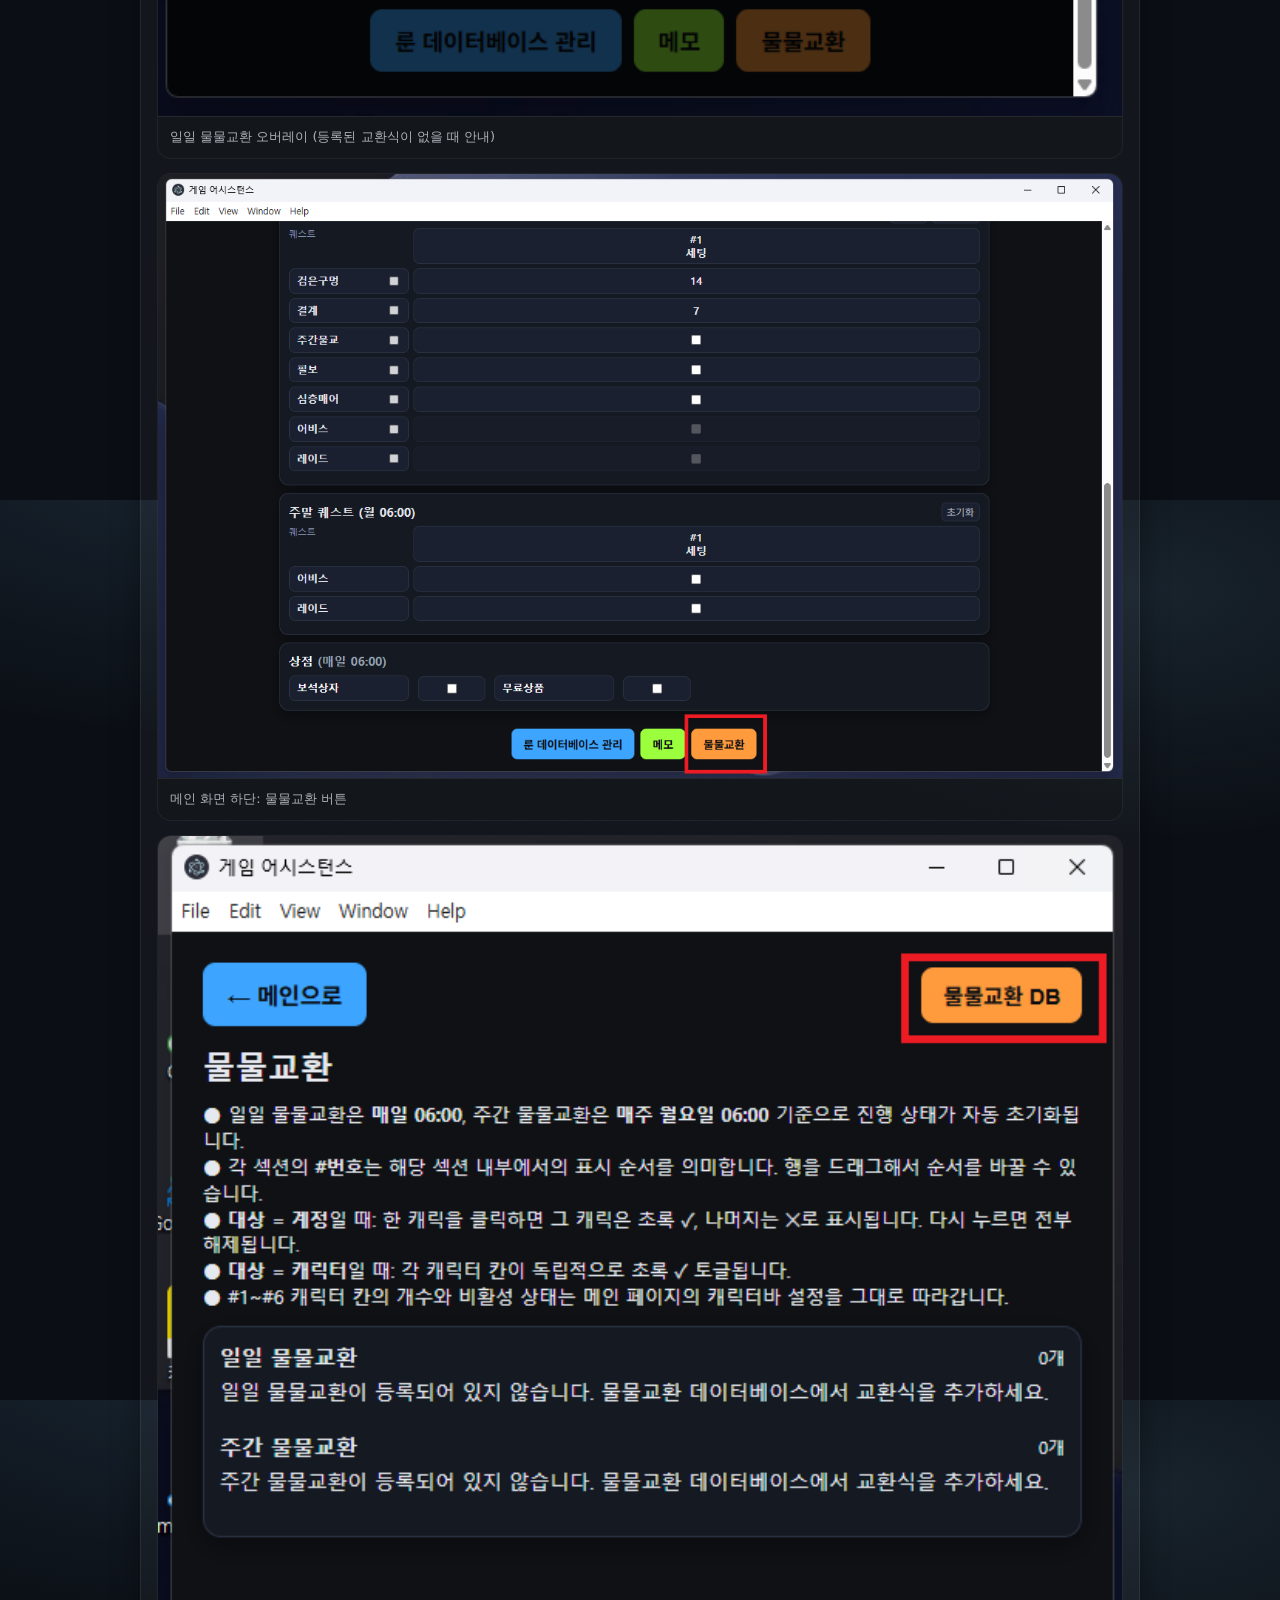
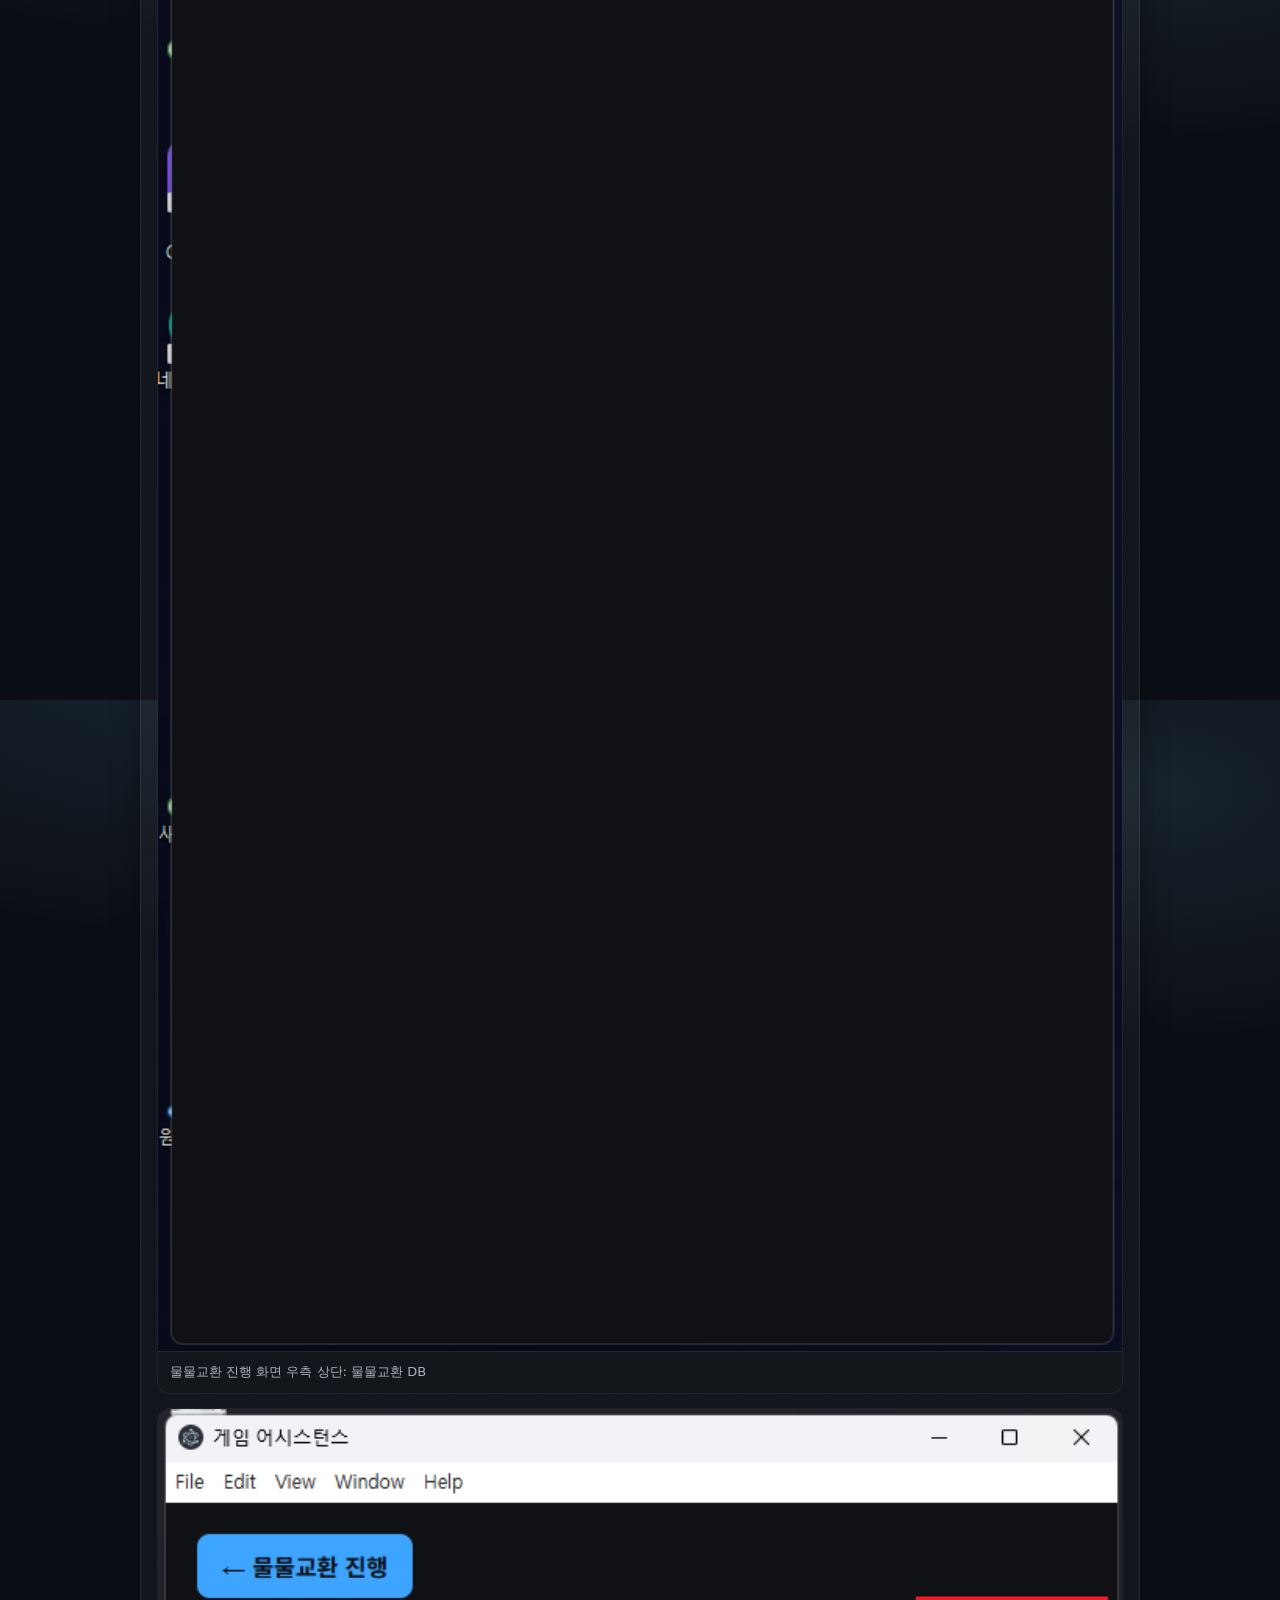
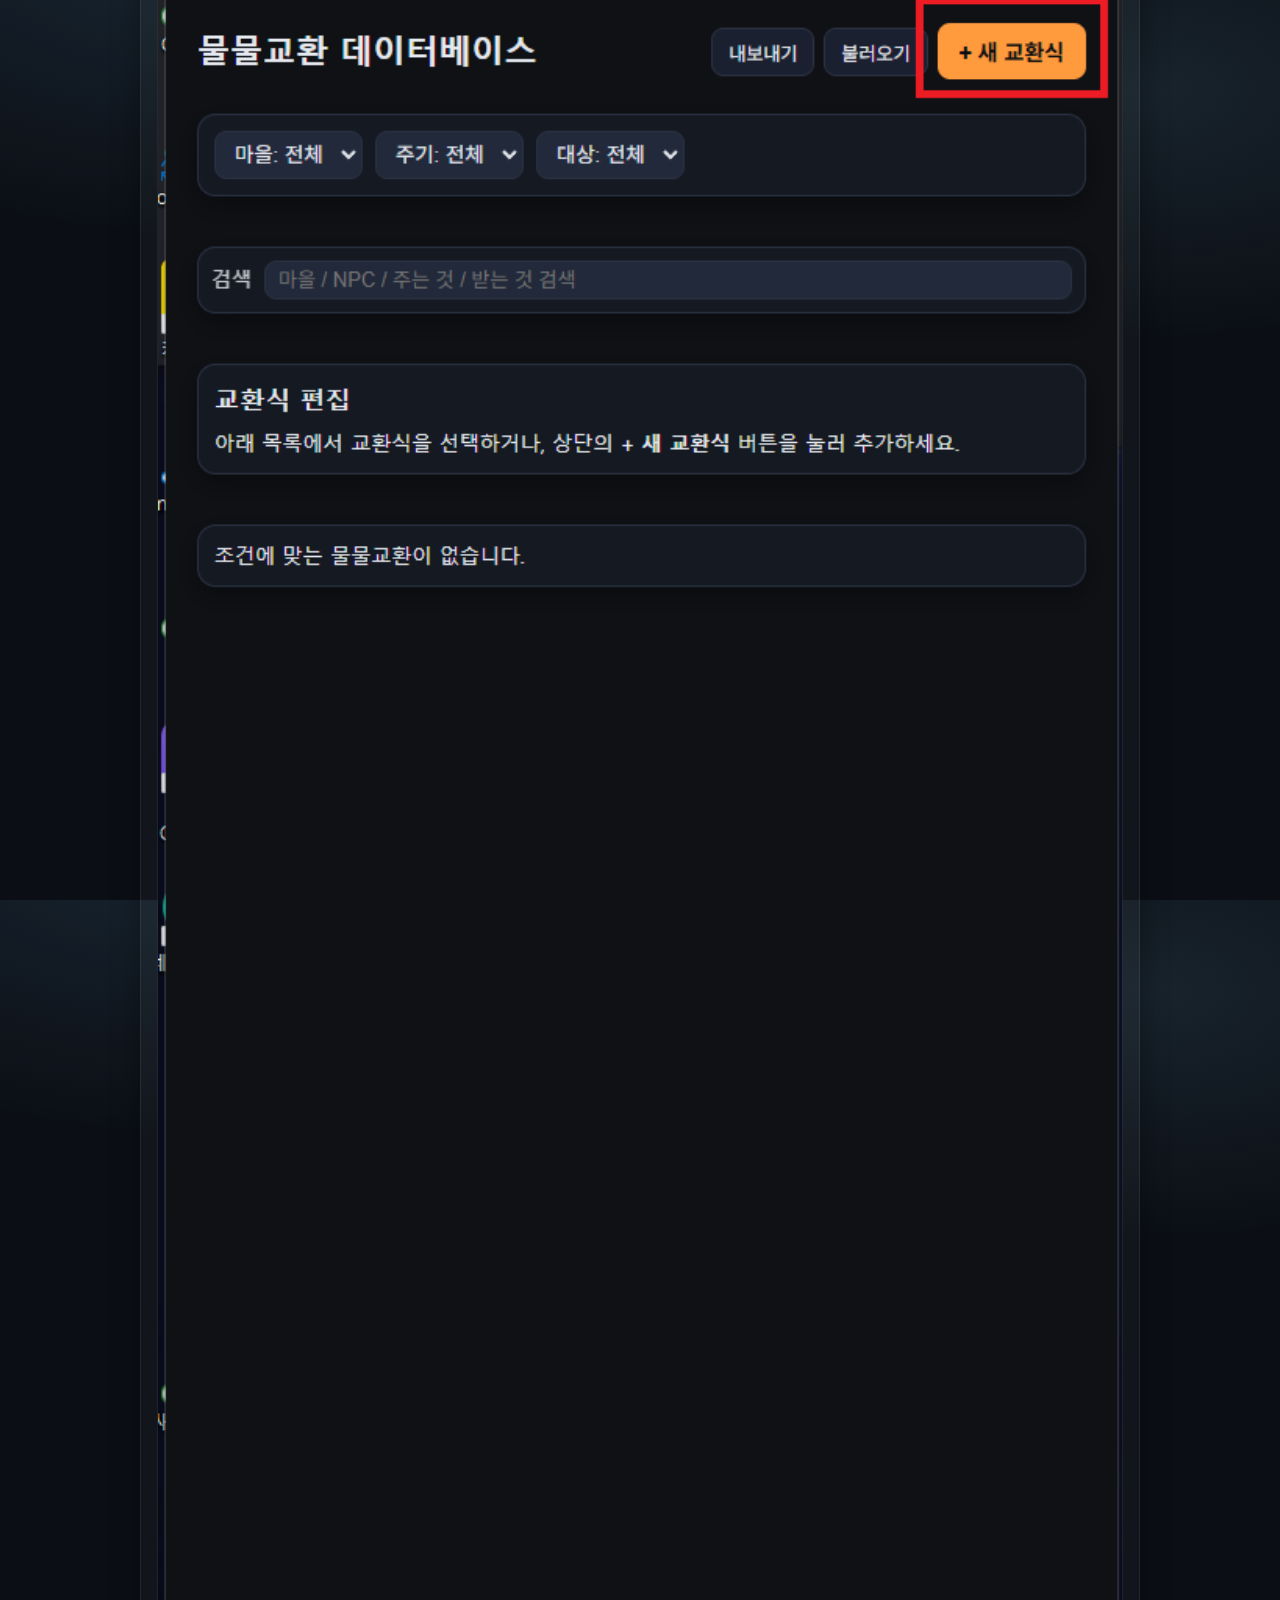
==== commit 8dde36e6: "usage.html" ====
--- a/usage.html
+++ b/usage.html
@@ -1,166 +1,636 @@
+<!-- usage.html -->
 <!doctype html>
 <html lang="ko">
 <head>
-  <meta charset="utf-8" />
-  <meta name="viewport" content="width=device-width,initial-scale=1" />
-  <title>Mobi Assistant 사용 방법</title>
-
+  <meta charset="UTF-8" />
+  <meta name="viewport" content="width=device-width, initial-scale=1"/>
+  <meta name="color-scheme" content="dark" />
+  <title>Mobi Assistant Portable - 사용 방법</title>
   <style>
     :root{
-      color-scheme: dark;
-      --bg:#0b0f19;
-      --panel:rgba(255,255,255,0.06);
-      --panel2:rgba(255,255,255,0.04);
-      --text:rgba(255,255,255,0.92);
-      --muted:rgba(255,255,255,0.68);
-      --line:rgba(255,255,255,0.12);
-      --accent:#7dd3fc;
-      --radius:14px;
-    }
-    *{ box-sizing:border-box; }
+      --bg:#0b0f15;
+      --panel:#0f1621;
+      --panel2:#111b28;
+      --border:rgba(255,255,255,.08);
+      --text:#e8eef7;
+      --muted:rgba(232,238,247,.72);
+      --link:#7cc4ff;
+      --accent:#8bd3ff;
+      --chip:#162235;
+      --shadow: 0 10px 30px rgba(0,0,0,.35);
+      --radius:16px;
+      --max: 1000px;
+    }
+
+    html,body{height:100%;}
     body{
       margin:0;
-      font-family:system-ui,-apple-system,"Segoe UI","Apple SD Gothic Neo","Noto Sans KR",Arial,sans-serif;
+      font-family: ui-sans-serif, system-ui, -apple-system, Segoe UI, Roboto, "Noto Sans KR", "Apple SD Gothic Neo", Arial, sans-serif;
       background:
-        radial-gradient(1200px 600px at 20% 0%, rgba(125,211,252,0.18), transparent 60%),
-        radial-gradient(900px 500px at 90% 10%, rgba(167,139,250,0.18), transparent 55%),
+        radial-gradient(1200px 600px at 20% -10%, rgba(124,196,255,.14), transparent 55%),
+        radial-gradient(900px 500px at 90% 10%, rgba(139,211,255,.10), transparent 50%),
         var(--bg);
       color:var(--text);
-      line-height:1.7;
-    }
-    .wrap{ max-width:960px; margin:0 auto; padding:32px 16px 56px; }
-    .top{
-      border:1px solid var(--line);
-      border-radius:var(--radius);
-      background:linear-gradient(180deg,var(--panel),var(--panel2));
-      padding:16px;
-    }
-    h1{ margin:0 0 6px; font-size:24px; }
-    .sub{ margin:0; color:var(--muted); font-size:14px; }
-    .card{
+      line-height:1.6;
+    }
+
+    a{color:var(--link); text-decoration:none;}
+    a:hover{text-decoration:underline;}
+
+    .wrap{max-width:var(--max); margin:0 auto; padding:28px 18px 60px;}
+    .topbar{
+      position:sticky; top:0; z-index:10;
+      backdrop-filter: blur(10px);
+      background: linear-gradient(to bottom, rgba(11,15,21,.86), rgba(11,15,21,.55));
+      border-bottom:1px solid var(--border);
+    }
+    .topbar-inner{
+      max-width:var(--max); margin:0 auto; padding:12px 18px;
+      display:flex; align-items:center; justify-content:space-between; gap:12px;
+    }
+    .brand{
+      display:flex; align-items:center; gap:10px;
+      font-weight:800; letter-spacing:.2px;
+    }
+    .brand .dot{
+      width:10px; height:10px; border-radius:50%;
+      background: var(--accent);
+      box-shadow: 0 0 0 4px rgba(139,211,255,.18);
+    }
+    .top-actions{display:flex; gap:10px; flex-wrap:wrap;}
+    .btn{
+      display:inline-flex; align-items:center; justify-content:center;
+      padding:8px 12px;
+      background: rgba(255,255,255,.04);
+      border:1px solid var(--border);
+      border-radius:12px;
+      color:var(--text);
+      font-weight:650;
+    }
+    .btn:hover{background: rgba(255,255,255,.07); text-decoration:none;}
+    .btn.primary{
+      background: rgba(124,196,255,.12);
+      border-color: rgba(124,196,255,.25);
+    }
+
+    header.hero{
+      margin-top:18px;
+      border:1px solid var(--border);
+      border-radius: var(--radius);
+      background: linear-gradient(180deg, rgba(255,255,255,.05), rgba(255,255,255,.02));
+      box-shadow: var(--shadow);
+      padding:18px 18px 14px;
+    }
+    h1{margin:0 0 6px; font-size:26px; line-height:1.25;}
+    .sub{margin:0; color:var(--muted);}
+
+    .toc{
       margin-top:14px;
-      border:1px solid var(--line);
-      border-radius:var(--radius);
-      background:linear-gradient(180deg,var(--panel),var(--panel2));
-      padding:16px;
-    }
-    h2{ margin:0 0 10px; font-size:18px; }
-    h3{ margin:14px 0 8px; font-size:15px; }
-    p{ margin:8px 0; }
-    ul{ margin:8px 0 0 18px; }
-    a{ color:var(--accent); text-decoration:none; }
-    a:hover{ text-decoration:underline; }
-    code{
-      background:rgba(0,0,0,0.22);
-      padding:2px 6px;
-      border-radius:8px;
-      border:1px solid var(--line);
-    }
-    img{
+      display:grid;
+      grid-template-columns: 1fr 1fr;
+      gap:10px;
+    }
+    @media (max-width: 820px){
+      .toc{grid-template-columns:1fr;}
+    }
+    .toc a{
+      display:flex; gap:10px; align-items:center;
+      padding:10px 12px;
+      border-radius:14px;
+      border:1px solid var(--border);
+      background: rgba(255,255,255,.03);
+    }
+    .toc a:hover{background: rgba(255,255,255,.06); text-decoration:none;}
+    .toc .n{
+      width:24px; height:24px; border-radius:8px;
+      background: rgba(124,196,255,.14);
+      border:1px solid rgba(124,196,255,.22);
+      display:flex; align-items:center; justify-content:center;
+      font-weight:800; color: var(--accent);
+      flex:0 0 auto;
+    }
+    .toc .t{font-weight:750;}
+    .toc .d{display:block; font-size:13px; color:var(--muted); margin-top:2px;}
+
+    section{
+      margin-top:18px;
+      border:1px solid var(--border);
+      border-radius: var(--radius);
+      background: linear-gradient(180deg, rgba(255,255,255,.04), rgba(255,255,255,.02));
+      box-shadow: var(--shadow);
+      overflow:hidden;
+    }
+    .sec-head{
+      padding:14px 16px 12px;
+      border-bottom:1px solid var(--border);
+      display:flex; gap:10px; align-items:baseline; justify-content:space-between;
+      flex-wrap:wrap;
+    }
+    .sec-head h2{margin:0; font-size:18px;}
+    .sec-head .hint{margin:0; color:var(--muted); font-size:13px;}
+    .sec-body{padding:14px 16px 16px;}
+
+    .callout{
+      border:1px solid rgba(124,196,255,.20);
+      background: rgba(124,196,255,.07);
+      border-radius:14px;
+      padding:10px 12px;
+      color: var(--text);
+      margin: 10px 0 14px;
+    }
+    .callout b{color: var(--accent);}
+
+    ul{margin:10px 0 0 18px; padding:0;}
+    li{margin:6px 0;}
+    .muted{color:var(--muted);}
+
+    figure{
+      margin:14px 0 0;
+      border:1px solid var(--border);
+      border-radius:14px;
+      overflow:hidden;
+      background: rgba(0,0,0,.25);
+    }
+    figure img{
+      width:100%;
+      height:auto;
       display:block;
-      max-width:100%;
-      border-radius:12px;
-      border:1px solid var(--line);
-      margin-top:10px;
-    }
-    .note{
-      margin-top:10px;
+    }
+    figcaption{
       padding:10px 12px;
-      border-radius:12px;
-      border:1px dashed var(--line);
-      color:var(--muted);
-      font-size:13px;
-    }
+      color: var(--muted);
+      font-size: 13px;
+      border-top:1px solid var(--border);
+      background: rgba(255,255,255,.02);
+    }
+
+    .grid2{
+      display:grid;
+      grid-template-columns:1fr 1fr;
+      gap:12px;
+      align-items:start;
+    }
+    @media (max-width: 900px){
+      .grid2{grid-template-columns:1fr;}
+    }
+
+    .hr{
+      height:1px; background: var(--border);
+      margin:14px 0;
+    }
+
     .footer{
-      margin-top:16px;
-      color:var(--muted);
+      margin-top:18px;
+      color: var(--muted);
+      font-size: 13px;
+      text-align:center;
+    }
+
+    .anchor{scroll-margin-top:84px;}
+    .chip{
+      display:inline-flex;
+      gap:8px;
+      align-items:center;
+      padding:6px 10px;
+      border-radius:999px;
+      background: rgba(255,255,255,.03);
+      border:1px solid var(--border);
+      color: var(--muted);
       font-size:12px;
-      text-align:center;
+      font-weight:650;
+    }
+    .kbd{
+      font-family: ui-monospace, SFMono-Regular, Menlo, Monaco, Consolas, "Liberation Mono", "Courier New", monospace;
+      font-size: 12px;
+      padding: 1px 6px;
+      border-radius: 8px;
+      border:1px solid var(--border);
+      background: rgba(255,255,255,.03);
+      color: var(--text);
     }
   </style>
 </head>
-
 <body>
-<div class="wrap">
-
-  <div class="top">
-    <h1>사용 방법</h1>
-    <p class="sub">실제 앱 화면 기준 가이드</p>
-    <p style="margin-top:10px;"><a href="./index.html">← 다운로드 페이지로</a></p>
-
-    <div class="note">
-      <b>목차</b><br>
-      <a href="#s1">1) 다운로드</a> ·
-      <a href="#s2">2) 룬DB 연결</a> ·
-      <a href="#s3">3) 일반 사용환경</a> ·
-      <a href="#s4">4) 알람</a> ·
-      <a href="#s5">5) 오버레이</a>
+  <div class="topbar">
+    <div class="topbar-inner">
+      <div class="brand">
+        <span class="dot"></span>
+        <span>Mobi Assistant Portable</span>
+        <span class="chip">사용 방법</span>
+      </div>
+      <div class="top-actions">
+        <a class="btn" href="./index.html">← 다운로드 페이지</a>
+        <a class="btn primary" href="#top">맨 위로</a>
+      </div>
     </div>
   </div>
 
-  <!-- 1 -->
-  <div class="card" id="s1">
-    <h2>1) 다운로드</h2>
-    <ul>
-      <li><code>MobiAssistant-Portable-251218.exe</code></li>
-      <li><code>mabi_rune_db.json</code></li>
-    </ul>
-    <img src="./usage_image/01_dl.png">
+  <div class="wrap" id="top">
+    <header class="hero">
+      <h1>사용 방법</h1>
+      <p class="sub">아래 순서대로 따라 하면, 처음 설치부터 룬/캐릭/오버레이까지 한 번에 세팅할 수 있어요.</p>
+
+      <div class="toc" aria-label="목차">
+        <a href="#sec1">
+          <span class="n">1</span>
+          <span>
+            <span class="t">다운로드</span>
+            <span class="d">exe / 룬DB(json) 받기</span>
+          </span>
+        </a>
+        <a href="#sec2">
+          <span class="n">2</span>
+          <span>
+            <span class="t">룬DB 연결</span>
+            <span class="d">Import JSON로 룬 데이터 불러오기</span>
+          </span>
+        </a>
+        <a href="#sec3">
+          <span class="n">3</span>
+          <span>
+            <span class="t">일반 사용 예시</span>
+            <span class="d">일일/주중/주말 체크 흐름</span>
+          </span>
+        </a>
+        <a href="#sec4">
+          <span class="n">4</span>
+          <span>
+            <span class="t">알람</span>
+            <span class="d">결계/검은구멍/필보 타이머</span>
+          </span>
+        </a>
+        <a href="#sec5">
+          <span class="n">5</span>
+          <span>
+            <span class="t">오버레이</span>
+            <span class="d">물물교환 / 어비스 / 레이드</span>
+          </span>
+        </a>
+        <a href="#sec6">
+          <span class="n">6</span>
+          <span>
+            <span class="t">캐릭터 세팅</span>
+            <span class="d">직업/장신구/개조/장비/인챈트</span>
+          </span>
+        </a>
+      </div>
+    </header>
+
+    <!-- 1. 다운로드 -->
+    <section id="sec1" class="anchor">
+      <div class="sec-head">
+        <h2>1) 다운로드</h2>
+        <p class="hint">GitHub Releases에서 exe / 룬DB(json)를 받습니다.</p>
+      </div>
+      <div class="sec-body">
+        <div class="callout">
+          <b>필수</b> : <span class="kbd">MobiAssistant-Portable-xxxxxx.exe</span><br/>
+          <b>권장</b> : <span class="kbd">mabi_rune_db.json</span> (기본 룬 데이터)
+        </div>
+
+        <ul>
+          <li>Releases의 <b>Assets</b>에서 exe 파일을 다운로드합니다.</li>
+          <li>같은 곳에서 <b>mabi_rune_db.json</b>도 함께 다운로드합니다.</li>
+          <li>다운로드한 exe를 실행하면 프로그램이 시작됩니다. (설치 필요 없음)</li>
+        </ul>
+
+        <figure>
+          <img src="./usage_image/01_dl.png" alt="GitHub Releases에서 exe와 mabi_rune_db.json 다운로드" loading="lazy">
+          <figcaption>Releases → Assets에서 exe와 mabi_rune_db.json을 다운로드</figcaption>
+        </figure>
+      </div>
+    </section>
+
+    <!-- 2. 룬DB 연결 -->
+    <section id="sec2" class="anchor">
+      <div class="sec-head">
+        <h2>2) 룬DB 연결 (Import JSON)</h2>
+        <p class="hint">처음 실행 후 룬 데이터베이스에 json을 불러옵니다.</p>
+      </div>
+      <div class="sec-body">
+        <div class="callout">
+          <b>핵심</b> : 메인 화면 → <b>룬 데이터베이스 관리</b> → 우측 상단 <b>Import JSON</b> → <b>mabi_rune_db.json</b> 선택
+        </div>
+
+        <div class="grid2">
+          <div>
+            <ul>
+              <li>메인 화면 하단의 <b>룬 데이터베이스 관리</b> 버튼을 클릭합니다.</li>
+              <li>우측 상단의 <b>Import JSON</b> 버튼을 클릭합니다.</li>
+              <li>파일 선택 창에서 <b>mabi_rune_db.json</b>을 선택 후 <b>열기</b>.</li>
+              <li>정상 반영되면 룬 목록이 채워집니다.</li>
+            </ul>
+            <p class="muted" style="margin-top:10px;">
+              * Import는 “룬 목록(데이터)”을 넣는 작업입니다. 이후 캐릭/장비 세팅에서 바로 선택 가능해집니다.
+            </p>
+          </div>
+          <div>
+            <figure>
+              <img src="./usage_image/02_1.png" alt="메인에서 룬 데이터베이스 관리 진입" loading="lazy">
+              <figcaption>메인 화면 → 룬 데이터베이스 관리</figcaption>
+            </figure>
+          </div>
+        </div>
+
+        <figure>
+          <img src="./usage_image/02_2.png" alt="룬 데이터베이스 화면에서 Import JSON 위치" loading="lazy">
+          <figcaption>룬 데이터베이스 화면 우측 상단: Import JSON</figcaption>
+        </figure>
+
+        <figure>
+          <img src="./usage_image/02_3.png" alt="파일 선택 창에서 mabi_rune_db.json 선택 후 열기" loading="lazy">
+          <figcaption>mabi_rune_db.json 선택 → 열기</figcaption>
+        </figure>
+
+        <figure>
+          <img src="./usage_image/02_4.png" alt="룬 데이터베이스가 채워진 상태" loading="lazy">
+          <figcaption>불러오기 성공: 룬 목록이 표시됩니다</figcaption>
+        </figure>
+      </div>
+    </section>
+
+    <!-- 3. 일반 사용 예시 -->
+    <section id="sec3" class="anchor">
+      <div class="sec-head">
+        <h2>3) 일반 사용환경 예시</h2>
+        <p class="hint">일일/주중/주말 퀘스트를 캐릭터별로 체크합니다.</p>
+      </div>
+      <div class="sec-body">
+        <div class="callout">
+          <b>체크 방식</b> : 행(퀘스트) × 열(#1~#n 캐릭터) 형태로 진행 체크<br/>
+          <span class="muted">* 슬롯 수는 상단 캐릭터바의 “슬롯 추가”로 늘릴 수 있어요.</span>
+        </div>
+
+        <ul>
+          <li><b>일일 퀘스트</b> : 매일 06:00 기준</li>
+          <li><b>주중 퀘스트</b> : 월 06:00 기준(주간) + 주중 컨텐츠(검은구멍/결계 등)</li>
+          <li><b>주말 퀘스트</b> : 월 06:00 기준(주말에 몰아하는 것 정리용)</li>
+        </ul>
+
+        <figure>
+          <img src="./usage_image/03_norm.png" alt="일반 사용환경 예시 화면" loading="lazy">
+          <figcaption>일일/주중/주말 퀘스트를 캐릭터별로 체크</figcaption>
+        </figure>
+      </div>
+    </section>
+
+    <!-- 4. 알람 -->
+    <section id="sec4" class="anchor">
+      <div class="sec-head">
+        <h2>4) 알람</h2>
+        <p class="hint">결계 / 검은구멍 / 필드보스 타이머 & 알림</p>
+      </div>
+      <div class="sec-body">
+        <div class="callout">
+          <b>알람 켜기</b> : 각 항목의 <span class="kbd">알람</span> 체크박스를 ON<br/>
+          <b>검은구멍</b> : 갱신 타이머는 <span class="kbd">- / +</span>로 오프셋 조절 가능
+        </div>
+
+        <ul>
+          <li>결계: 생성/소환/정리 구간을 기준으로 카운트가 진행됩니다.</li>
+          <li>검은구멍: “갱신” 타이머를 기준으로 관리합니다.</li>
+          <li>필드보스: 대기/출현 등 주기로 관리합니다.</li>
+        </ul>
+
+        <figure>
+          <img src="./usage_image/04_blackhole.png" alt="알람 및 검은구멍 타이머 예시" loading="lazy">
+          <figcaption>알람 패널과 검은구멍 갱신 타이머 예시</figcaption>
+        </figure>
+      </div>
+    </section>
+
+    <!-- 5. 오버레이 -->
+    <section id="sec5" class="anchor">
+      <div class="sec-head">
+        <h2>5) 오버레이</h2>
+        <p class="hint">물물교환 / 어비스 / 레이드 — 게임 위에 띄워서 체크하는 화면</p>
+      </div>
+      <div class="sec-body">
+        <div class="callout">
+          <b>오버레이 열기</b> : 메인 화면 하단의 <b>물물교환</b> 버튼, 또는 퀘스트 항목(일일물교/주간물교/어비스/레이드) 클릭
+        </div>
+
+        <!-- 5-1 물물교환 -->
+        <h3 style="margin:0 0 6px; font-size:16px;">5-1) 물물교환</h3>
+        <ul>
+          <li>메인 화면 하단의 <b>물물교환</b> 버튼을 클릭합니다.</li>
+          <li>물물교환 진행 화면에서 우측 상단 <b>물물교환 DB</b>로 데이터베이스 화면에 들어갑니다.</li>
+          <li><b>+ 새 교환식</b>으로 교환식을 추가하고, <b>ON</b> 체크로 활성화하면 오버레이에 표시됩니다.</li>
+          <li>오버레이 표의 <b>#1~#n</b>은 캐릭터별 체크이며, 완료한 캐릭터만 체크하면 됩니다.</li>
+        </ul>
+
+        <figure>
+          <img src="./usage_image/05_0.png" alt="오버레이 진입 대상(일일물교/주간물교/어비스/레이드)" loading="lazy">
+          <figcaption>오버레이 대상: 일일물교 / 주간물교 / 어비스 / 레이드</figcaption>
+        </figure>
+
+        <figure>
+          <img src="./usage_image/05_1.png" alt="일일 물물교환 오버레이 (등록 없을 때)" loading="lazy">
+          <figcaption>일일 물물교환 오버레이 (등록된 교환식이 없을 때 안내)</figcaption>
+        </figure>
+
+        <figure>
+          <img src="./usage_image/05_1_1.png" alt="메인 화면 하단 물물교환 버튼" loading="lazy">
+          <figcaption>메인 화면 하단: 물물교환 버튼</figcaption>
+        </figure>
+
+        <figure>
+          <img src="./usage_image/05_1_2.png" alt="물물교환 진행 화면에서 DB 진입" loading="lazy">
+          <figcaption>물물교환 진행 화면 우측 상단: 물물교환 DB</figcaption>
+        </figure>
+
+        <figure>
+          <img src="./usage_image/05_1_3.png" alt="물물교환 DB에서 새 교환식 추가" loading="lazy">
+          <figcaption>물물교환 DB: + 새 교환식</figcaption>
+        </figure>
+
+        <figure>
+          <img src="./usage_image/05_1_4.png" alt="새 교환식 입력 폼" loading="lazy">
+          <figcaption>교환식 입력: 마을 / NPC / 주는 것 / 받는 것 / 주기 / 대상 / 활성화</figcaption>
+        </figure>
+
+        <figure>
+          <img src="./usage_image/05_1_5.png" alt="추가된 교환식의 ON 체크" loading="lazy">
+          <figcaption>목록에서 ON 체크(활성화)하면 오버레이에 표시됩니다</figcaption>
+        </figure>
+
+        <figure>
+          <img src="./usage_image/05_1_6.png" alt="주간 물물교환 오버레이에 표시된 교환식" loading="lazy">
+          <figcaption>오버레이(주간 물물교환): 캐릭터별(#1~)로 완료 체크</figcaption>
+        </figure>
+
+        <div class="hr"></div>
+
+        <!-- 5-2 어비스/레이드 -->
+        <h3 style="margin:0 0 6px; font-size:16px;">5-2) 어비스 / 레이드</h3>
+        <ul>
+          <li>주중 퀘스트의 <b>어비스</b> / <b>레이드</b> 항목을 클릭하면 오버레이가 열립니다.</li>
+          <li>우측의 <b>+추가</b>로 항목을 추가하고, 캐릭터별(#1~#4 등)로 클리어 체크합니다.</li>
+          <li>레이드는 여러 보스/던전 이름을 등록해두고 “오늘 누구 돌았는지” 체크용으로 쓰면 편합니다.</li>
+        </ul>
+
+        <figure>
+          <img src="./usage_image/05_2.png" alt="어비스 오버레이 (항목 없음)" loading="lazy">
+          <figcaption>어비스 오버레이: 항목이 없을 때는 +추가로 등록</figcaption>
+        </figure>
+
+        <figure>
+          <img src="./usage_image/05_2_1.png" alt="어비스 항목 추가 입력" loading="lazy">
+          <figcaption>항목 추가: 이름 입력 후 확인</figcaption>
+        </figure>
+
+        <figure>
+          <img src="./usage_image/05_2_2.png" alt="레이드 오버레이 (항목과 캐릭터별 체크)" loading="lazy">
+          <figcaption>레이드 오버레이: 항목 × 캐릭터(#1~) 체크</figcaption>
+        </figure>
+
+        <figure>
+          <img src="./usage_image/05_3.png" alt="메인 화면에서 어비스/레이드 체크 예시" loading="lazy">
+          <figcaption>메인 화면 주중 퀘스트: 어비스/레이드 체크와 연동</figcaption>
+        </figure>
+      </div>
+    </section>
+
+    <!-- 6. 캐릭터 세팅 -->
+    <section id="sec6" class="anchor">
+      <div class="sec-head">
+        <h2>6) 캐릭터 세팅</h2>
+        <p class="hint">슬롯 → 캐릭터 페이지에서 직업/장신구/개조/장비/인챈트를 기록합니다.</p>
+      </div>
+      <div class="sec-body">
+        <div class="callout">
+          <b>목적</b> : “내 캐릭터 세팅을 기록 + 룬/장비 선택을 빠르게 보기”<br/>
+          <span class="muted">* 룬DB(2번)를 먼저 Import해두면, 장비/룬 선택이 훨씬 편해집니다.</span>
+        </div>
+
+        <h3 style="margin:0 0 6px; font-size:16px;">6-1) 슬롯 추가 / 슬롯 선택</h3>
+        <ul>
+          <li>상단 캐릭터바에서 <b>슬롯 추가</b>로 캐릭터 슬롯을 늘릴 수 있어요.</li>
+          <li>각 슬롯을 클릭하면 해당 슬롯 기준으로 일일/주중/주말 체크가 분리됩니다.</li>
+        </ul>
+
+        <figure>
+          <img src="./usage_image/06_1.png" alt="슬롯 추가 버튼" loading="lazy">
+          <figcaption>슬롯 추가: 캐릭터 슬롯을 늘립니다</figcaption>
+        </figure>
+
+        <figure>
+          <img src="./usage_image/06_2.png" alt="슬롯이 추가된 상태" loading="lazy">
+          <figcaption>슬롯이 추가되면 (#2 등) 체크 칸도 함께 늘어납니다</figcaption>
+        </figure>
+
+        <figure>
+          <img src="./usage_image/06_3.png" alt="현재 선택된 슬롯(메인) 강조" loading="lazy">
+          <figcaption>선택된 슬롯(메인)은 강조 표시됩니다</figcaption>
+        </figure>
+
+        <div class="hr"></div>
+
+        <h3 style="margin:0 0 6px; font-size:16px;">6-2) 캐릭터 페이지 진입 / 직업 선택</h3>
+        <ul>
+          <li>슬롯을 클릭하면 캐릭터 페이지에서 세팅을 기록할 수 있습니다.</li>
+          <li>직업(클래스)을 선택하면 해당 클래스 기준으로 장비/룬 선택이 쉬워집니다.</li>
+        </ul>
+
+        <figure>
+          <img src="./usage_image/06_4.png" alt="캐릭터 페이지 화면" loading="lazy">
+          <figcaption>캐릭터 페이지: 직업/장신구/개조/장비/인챈트 등을 기록</figcaption>
+        </figure>
+
+        <figure>
+          <img src="./usage_image/06_5.png" alt="직업 선택 콤보박스" loading="lazy">
+          <figcaption>직업 선택(드롭다운)</figcaption>
+        </figure>
+
+        <figure>
+          <img src="./usage_image/06_6.png" alt="직업 목록 드롭다운" loading="lazy">
+          <figcaption>직업 목록에서 내 클래스 선택</figcaption>
+        </figure>
+
+        <div class="hr"></div>
+
+        <h3 style="margin:0 0 6px; font-size:16px;">6-3) 장신구 선택</h3>
+        <ul>
+          <li>장신구 3종을 선택해 현재 착용 장신구를 기록합니다.</li>
+          <li>장신구 선택은 “세팅 기록” + “룬 선택 참고”용입니다.</li>
+        </ul>
+
+        <figure>
+          <img src="./usage_image/06_9.png" alt="장신구 선택 드롭다운" loading="lazy">
+          <figcaption>장신구 선택(드롭다운)</figcaption>
+        </figure>
+
+        <figure>
+          <img src="./usage_image/06_10.png" alt="장신구 선택 결과와 클래스 장비 반영 예시" loading="lazy">
+          <figcaption>장신구 선택 후: 하단 클래스 장비 선택/기록 흐름</figcaption>
+        </figure>
+
+        <div class="hr"></div>
+
+        <h3 style="margin:0 0 6px; font-size:16px;">6-4) 개조 / 스킬 태그 / 펫</h3>
+        <ul>
+          <li><b>개조</b> 번호를 눌러 현재 선택/강조 상태를 기록합니다.</li>
+          <li><b>스킬 태그</b>는 내 세팅 방향(연타/강타/방해 등)을 표시하는 용도입니다.</li>
+          <li><b>펫</b> 영역에는 메모처럼 효과/태그를 적어둘 수 있어요.</li>
+        </ul>
+
+        <figure>
+          <img src="./usage_image/06_8.png" alt="개조 버튼 영역" loading="lazy">
+          <figcaption>개조: 1~6 등 필요한 상태를 표시</figcaption>
+        </figure>
+
+        <figure>
+          <img src="./usage_image/06_11.png" alt="스킬 태그" loading="lazy">
+          <figcaption>스킬 태그: 내 빌드 성향을 표시 (예: 연타/강타/방해)</figcaption>
+        </figure>
+
+        <figure>
+          <img src="./usage_image/06_12.png" alt="펫 효과 입력" loading="lazy">
+          <figcaption>펫: 효과/태그/스킬 등을 메모처럼 기록</figcaption>
+        </figure>
+
+        <div class="hr"></div>
+
+        <h3 style="margin:0 0 6px; font-size:16px;">6-5) 클래스 전용 장비 (세분화 / 간소화)</h3>
+        <ul>
+          <li>기본 화면은 간단하게 “무기/엠블럼/목걸이/반지/반지”를 선택합니다.</li>
+          <li>우측 상단 <b>세분화</b>를 누르면 인챈트/소켓/초월 등 상세 입력이 펼쳐집니다.</li>
+          <li>다시 <b>간소화</b>로 접어서 깔끔하게 볼 수 있어요.</li>
+        </ul>
+
+        <figure>
+          <img src="./usage_image/06_13.png" alt="클래스 전용 장비 영역 (세분화 버튼)" loading="lazy">
+          <figcaption>클래스 전용 장비: 강화(+), 선택, 초월, 소켓 등</figcaption>
+        </figure>
+
+        <figure>
+          <img src="./usage_image/06_14.png" alt="세분화된 상세 입력 화면" loading="lazy">
+          <figcaption>세분화: 인챈트/중복/소켓/초월 등 상세 입력</figcaption>
+        </figure>
+
+        <figure>
+          <img src="./usage_image/06_15.png" alt="세분화에서 인챈트/중복 입력 예시" loading="lazy">
+          <figcaption>세분화 입력 예시: 인챈트/중복 옵션을 기록</figcaption>
+        </figure>
+
+        <div class="callout" style="margin-top:14px;">
+          <b>팁</b> : “세분화는 디테일 기록용”, “간소화는 빠르게 보기용”으로 쓰면 가장 편합니다.
+        </div>
+
+        <p class="muted" style="margin:0;">
+          ※ 이 문서는 현재 UI 스크린샷 기준으로 작성되었습니다. 버튼 이름/배치가 업데이트되면 스크린샷을 교체해주면 됩니다.
+        </p>
+      </div>
+    </section>
+
+    <div class="footer">
+      <div style="margin-bottom:6px;">
+        <a class="btn" href="./index.html">← 다운로드 페이지로</a>
+        <span style="display:inline-block; width:10px;"></span>
+        <a class="btn primary" href="#top">맨 위로</a>
+      </div>
+      <div>© Mobi Assistant Portable</div>
+    </div>
   </div>
-
-  <!-- 2 -->
-  <div class="card" id="s2">
-    <h2>2) 룬DB 연결</h2>
-    <p>하단의 <b>룬 데이터베이스 관리</b> 버튼 클릭</p>
-    <img src="./usage_image/02_1.png">
-
-    <p><b>Import JSON</b> 클릭</p>
-    <img src="./usage_image/02_2.png">
-
-    <p><code>mabi_rune_db.json</code> 선택</p>
-    <img src="./usage_image/02_3.png">
-
-    <p>룬 DB 로드 완료</p>
-    <img src="./usage_image/02_4.png">
-  </div>
-
-  <!-- 3 -->
-  <div class="card" id="s3">
-    <h2>3) 일반 사용환경</h2>
-    <p>일일/주간/주말 퀘스트 및 상점 관리 화면</p>
-    <img src="./usage_image/03_norm.png">
-  </div>
-
-  <!-- 4 -->
-  <div class="card" id="s4">
-    <h2>4) 알람</h2>
-    <p>결계 / 검은구멍 / 필드보스 알람 표시</p>
-    <img src="./usage_image/04_blackhole.png">
-  </div>
-
-  <!-- 5 -->
-  <div class="card" id="s5">
-    <h2>5) 오버레이</h2>
-
-    <h3>5-1) 물물교환</h3>
-    <img src="./usage_image/05_0.png">
-    <img src="./usage_image/05_1.png">
-    <img src="./usage_image/05_1_1.png">
-    <img src="./usage_image/05_1_2.png">
-    <img src="./usage_image/05_1_3.png">
-    <img src="./usage_image/05_1_4.png">
-    <img src="./usage_image/05_1_5.png">
-    <img src="./usage_image/05_1_6.png">
-
-    <h3>5-2) 어비스 / 레이드</h3>
-    <img src="./usage_image/05_0.png">
-    <img src="./usage_image/05_2.png">
-    <img src="./usage_image/05_2_1.png">
-    <img src="./usage_image/05_2_2.png">
-    <img src="./usage_image/05_3.png">
-  </div>
-
-  <div class="footer">© klazzik-kr · mobi-assistant</div>
-</div>
 </body>
 </html>
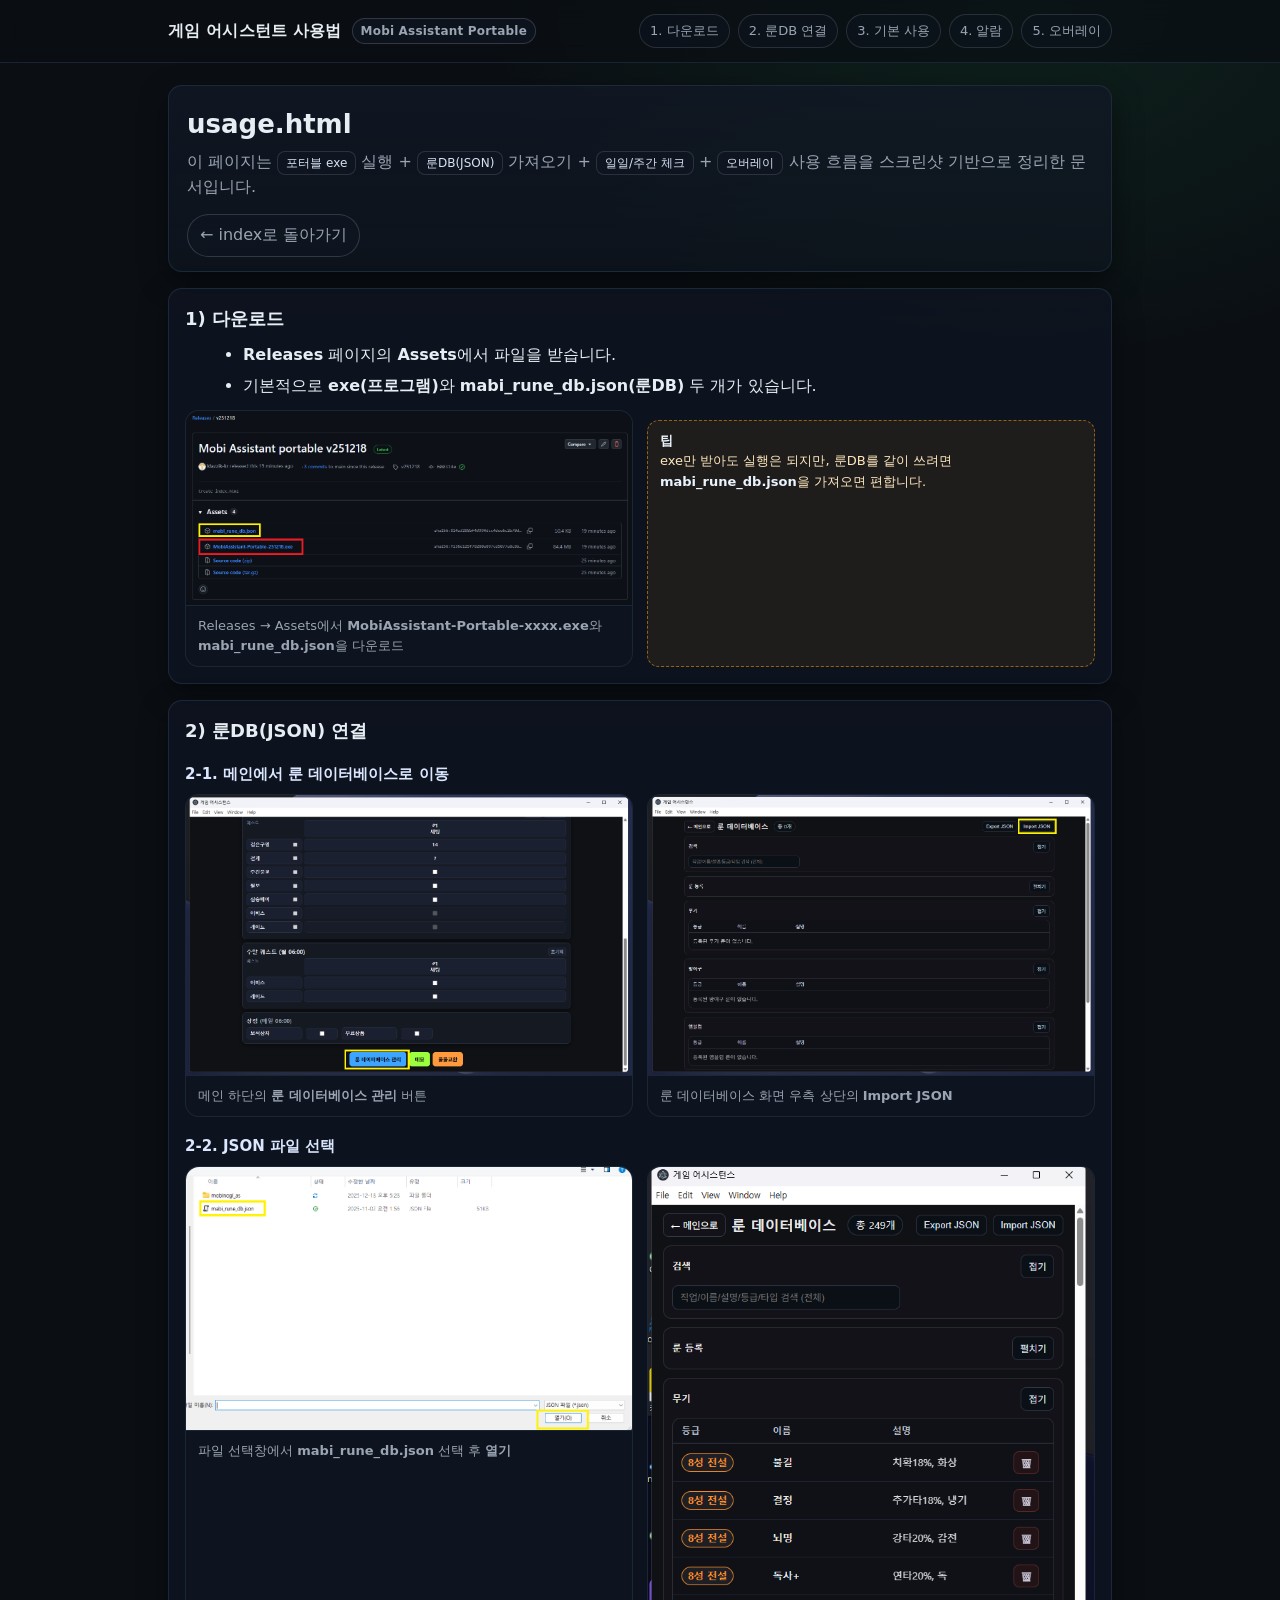
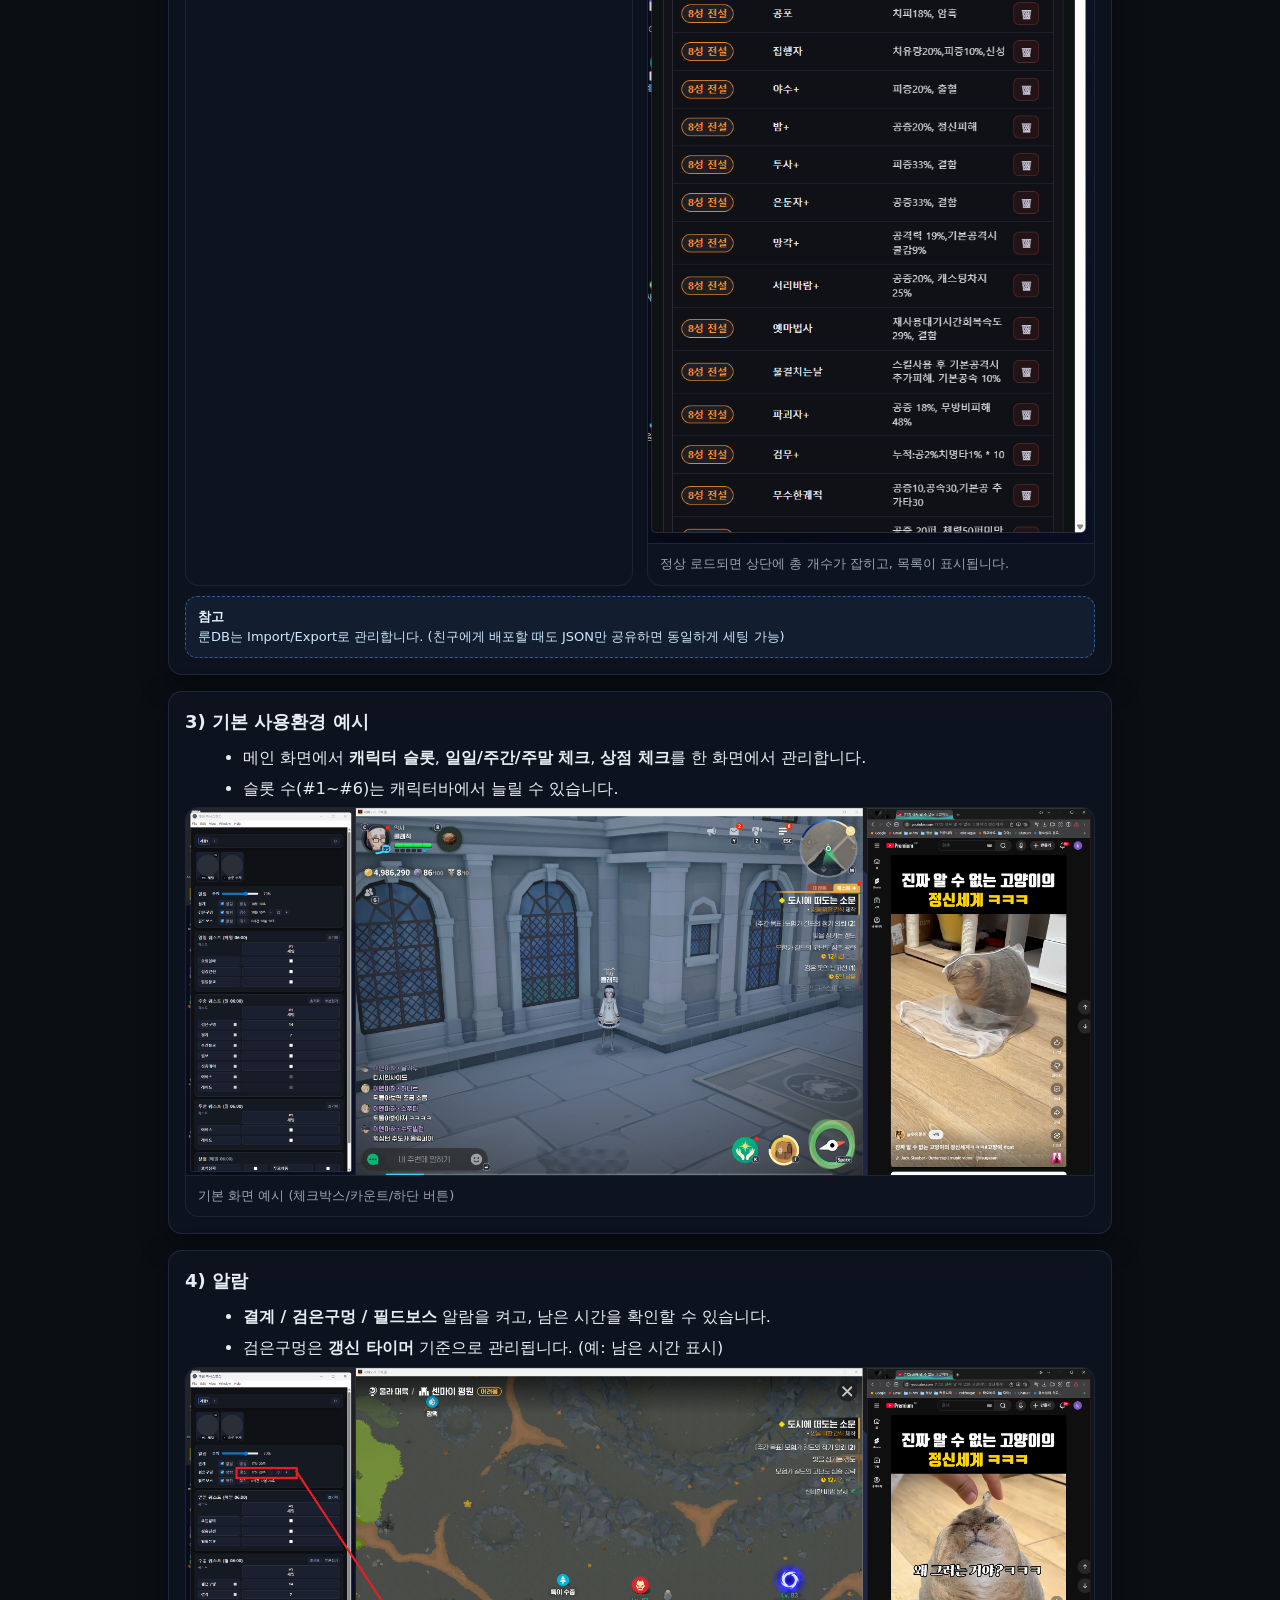
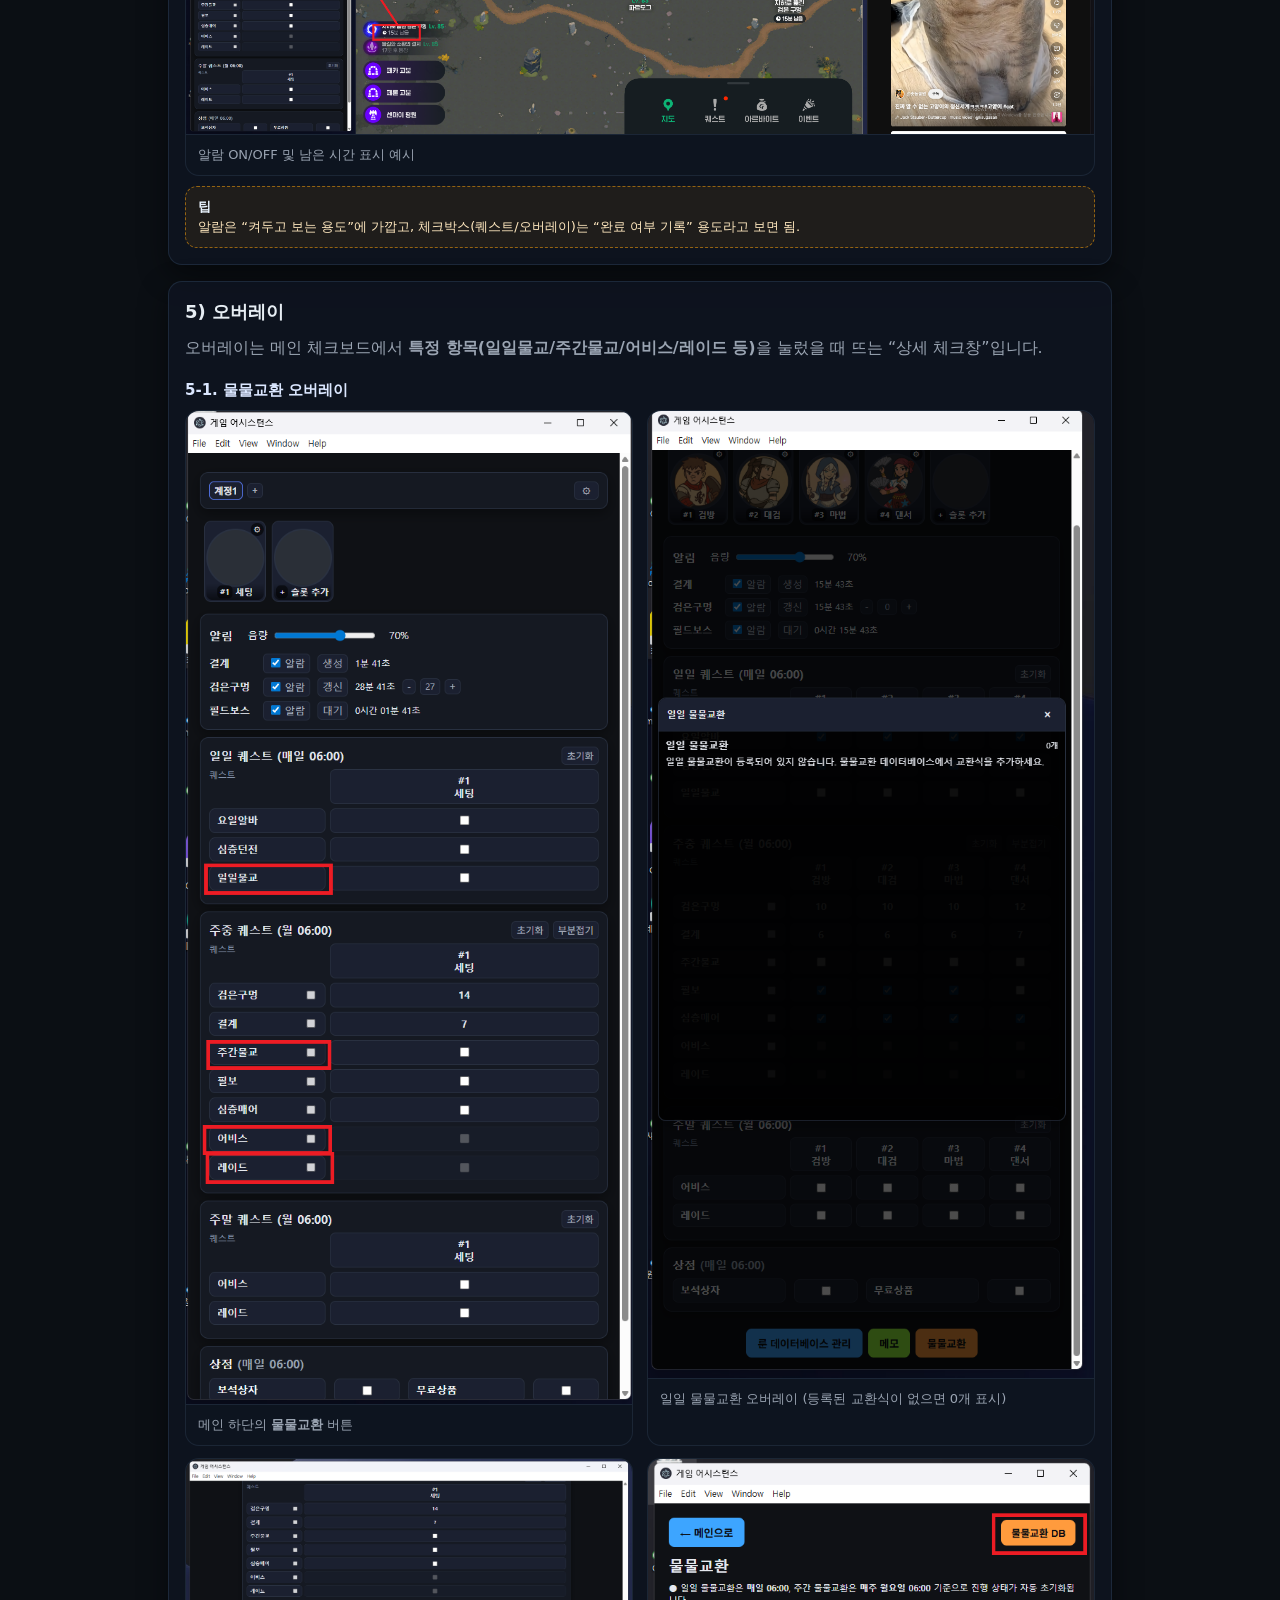
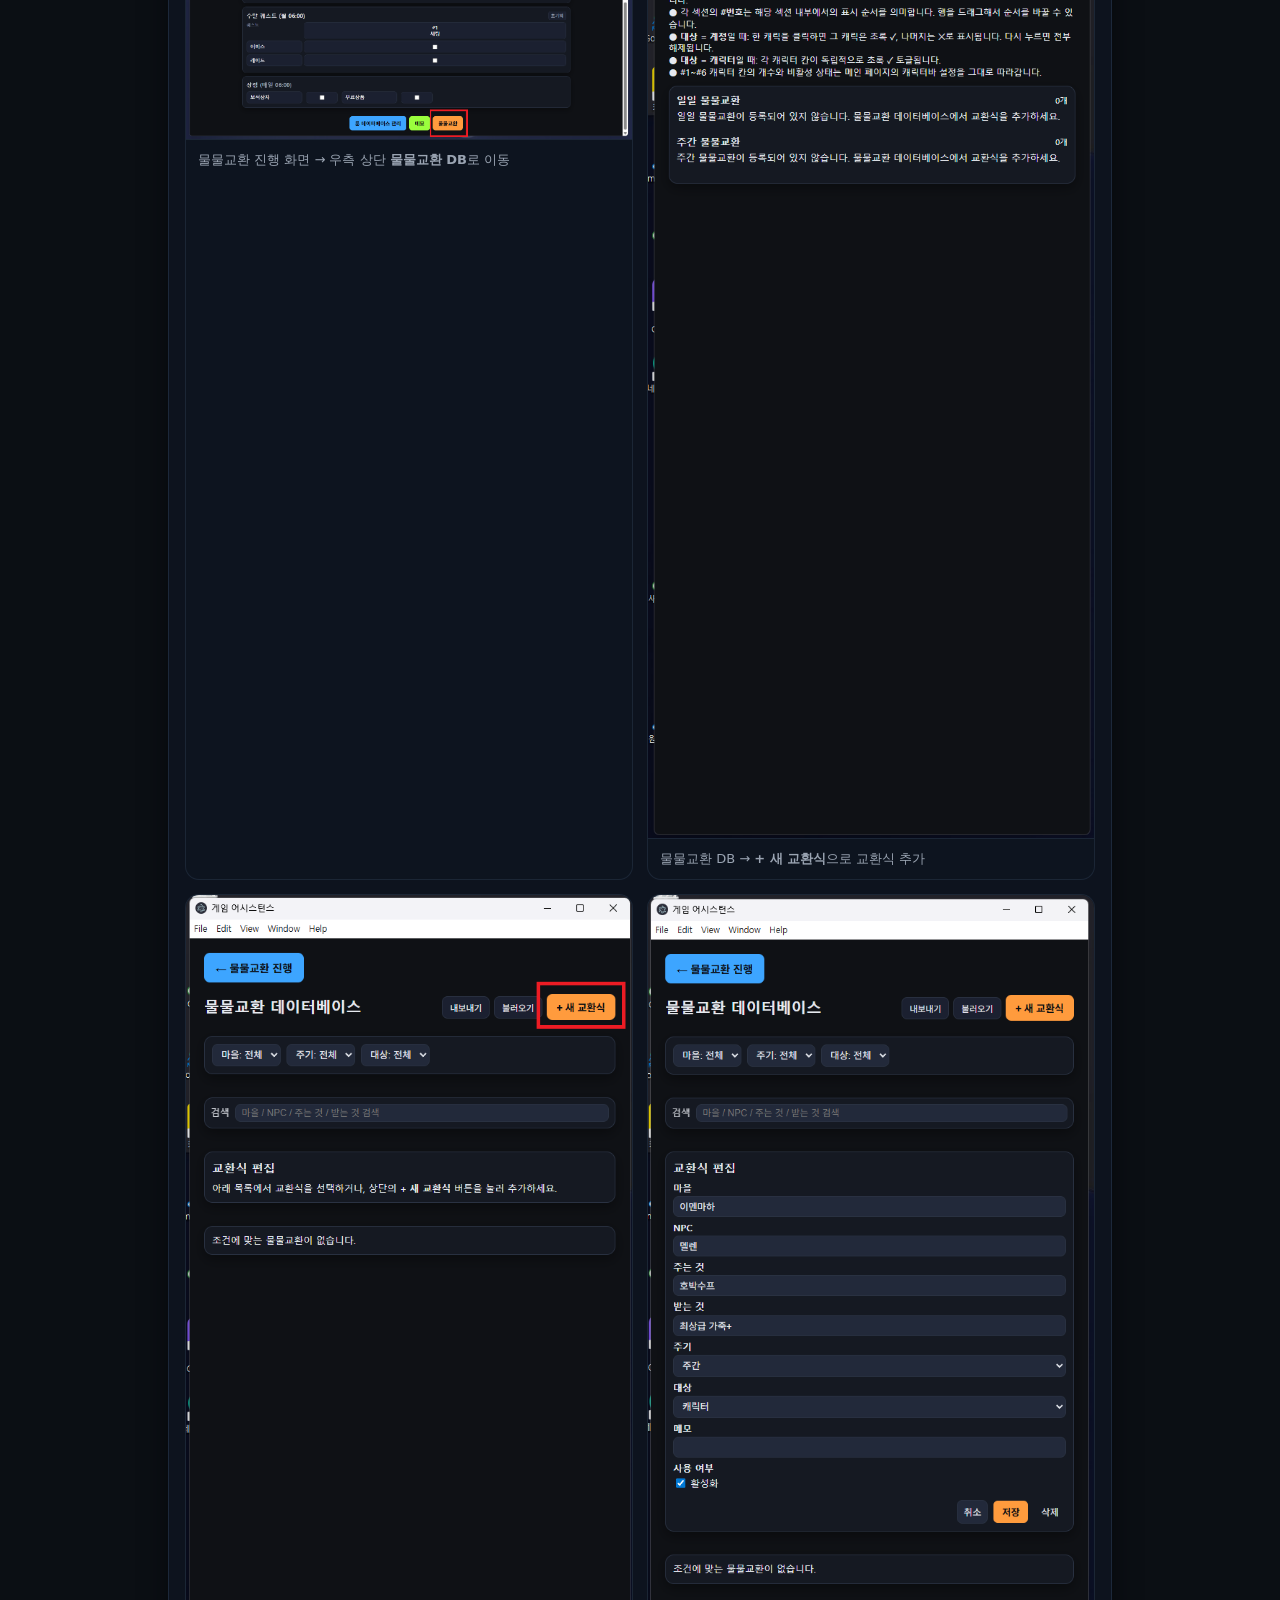
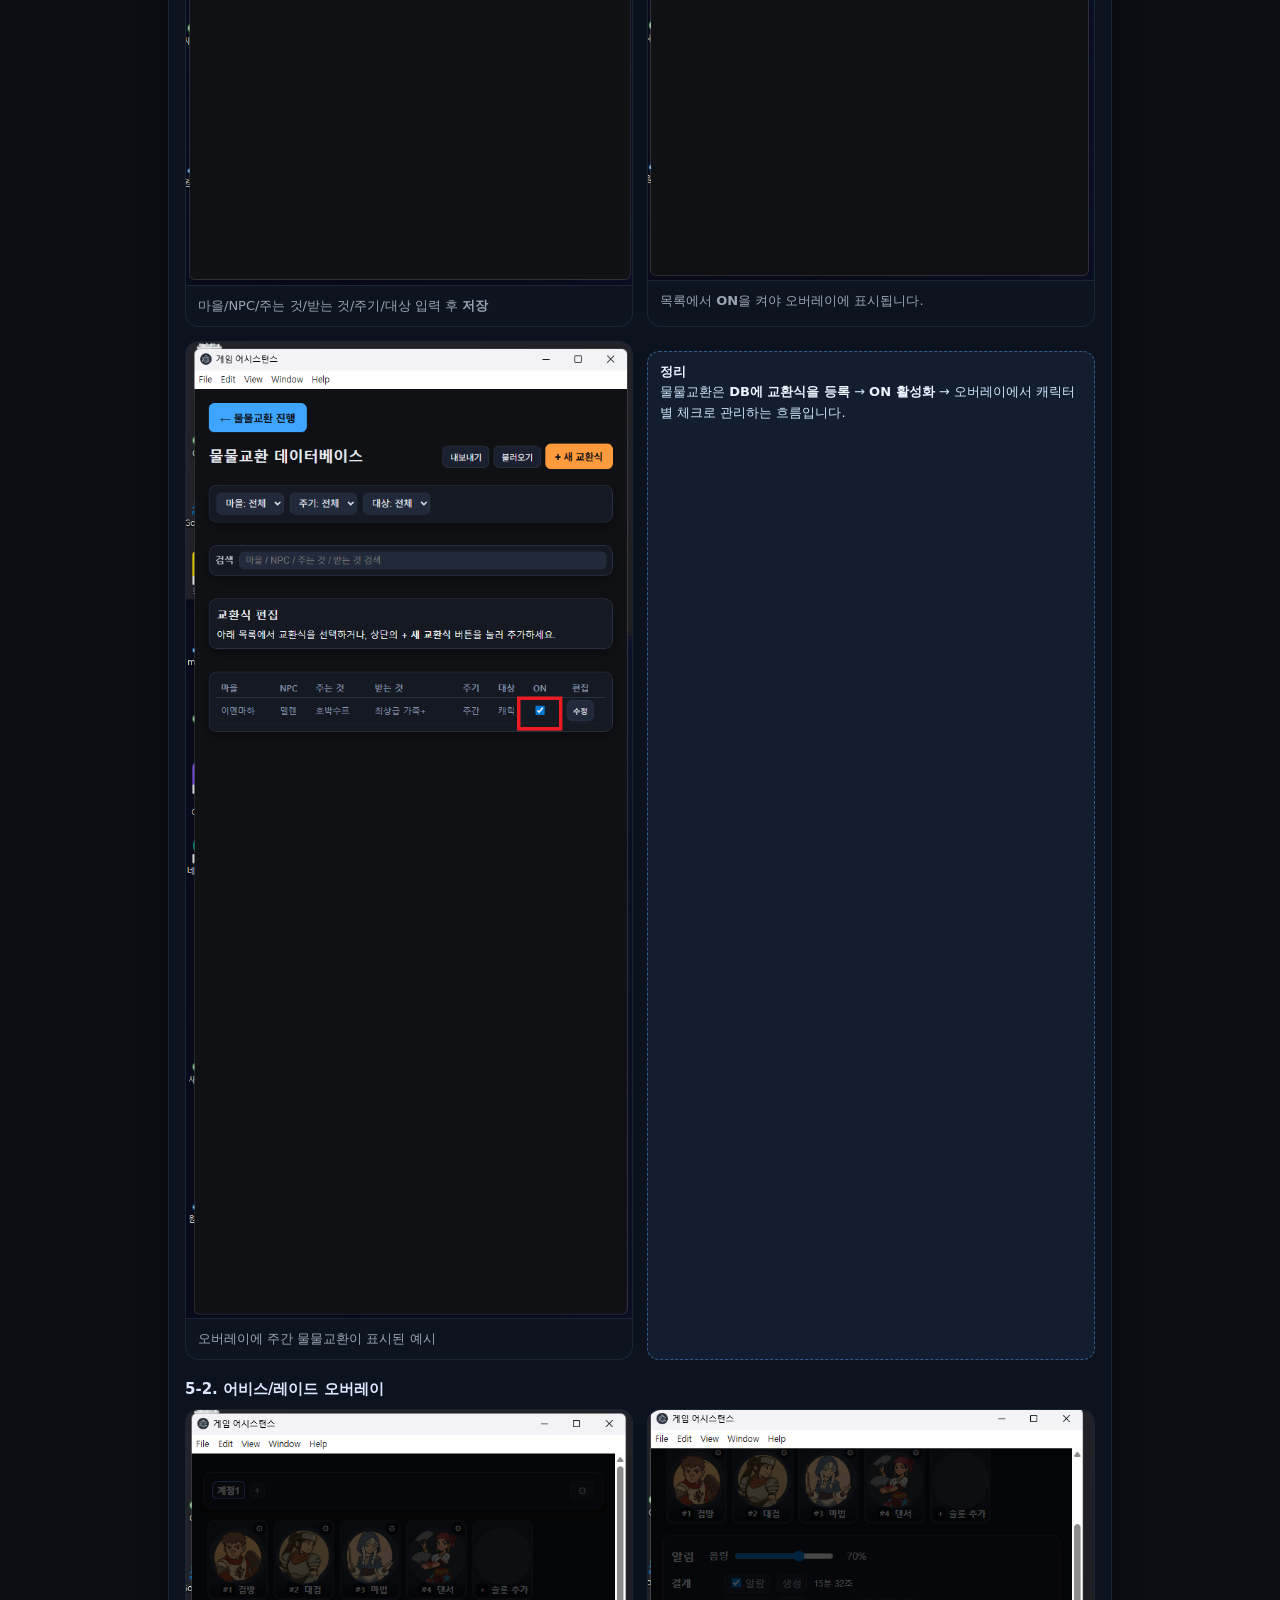
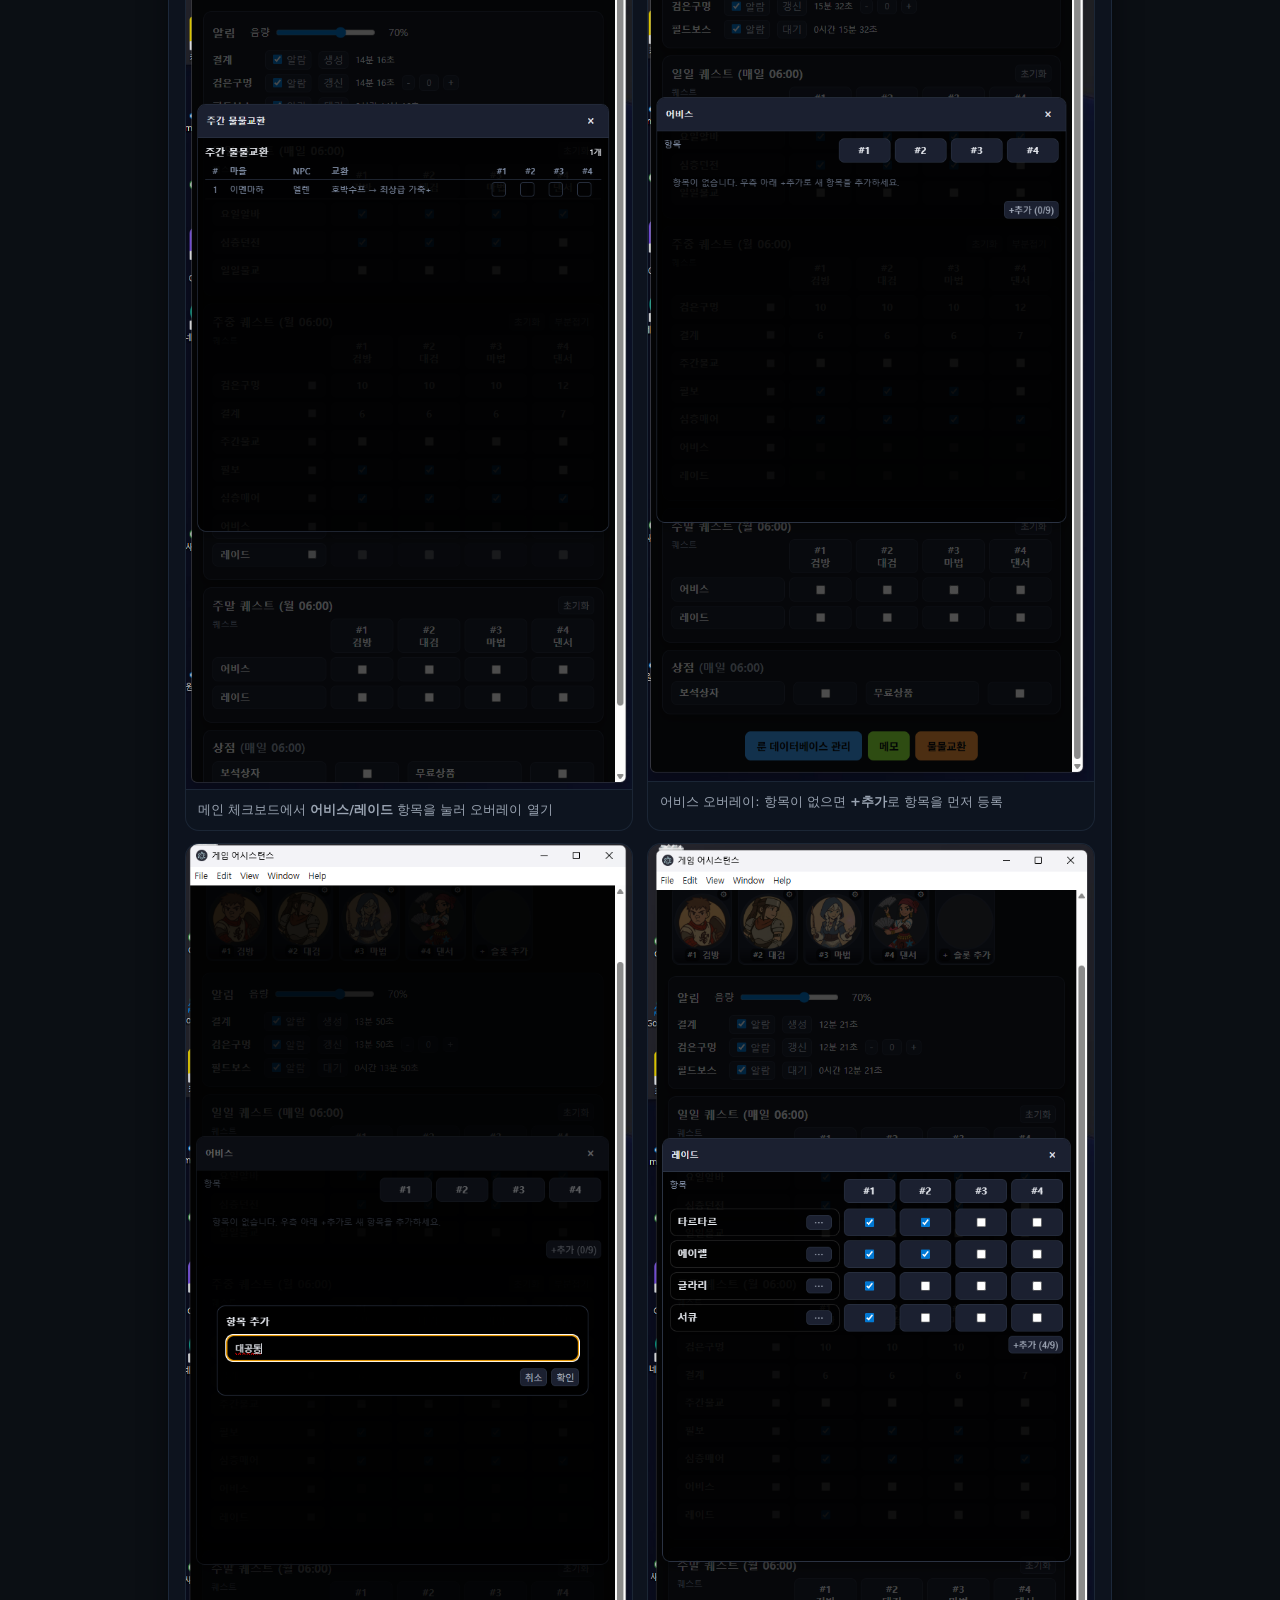
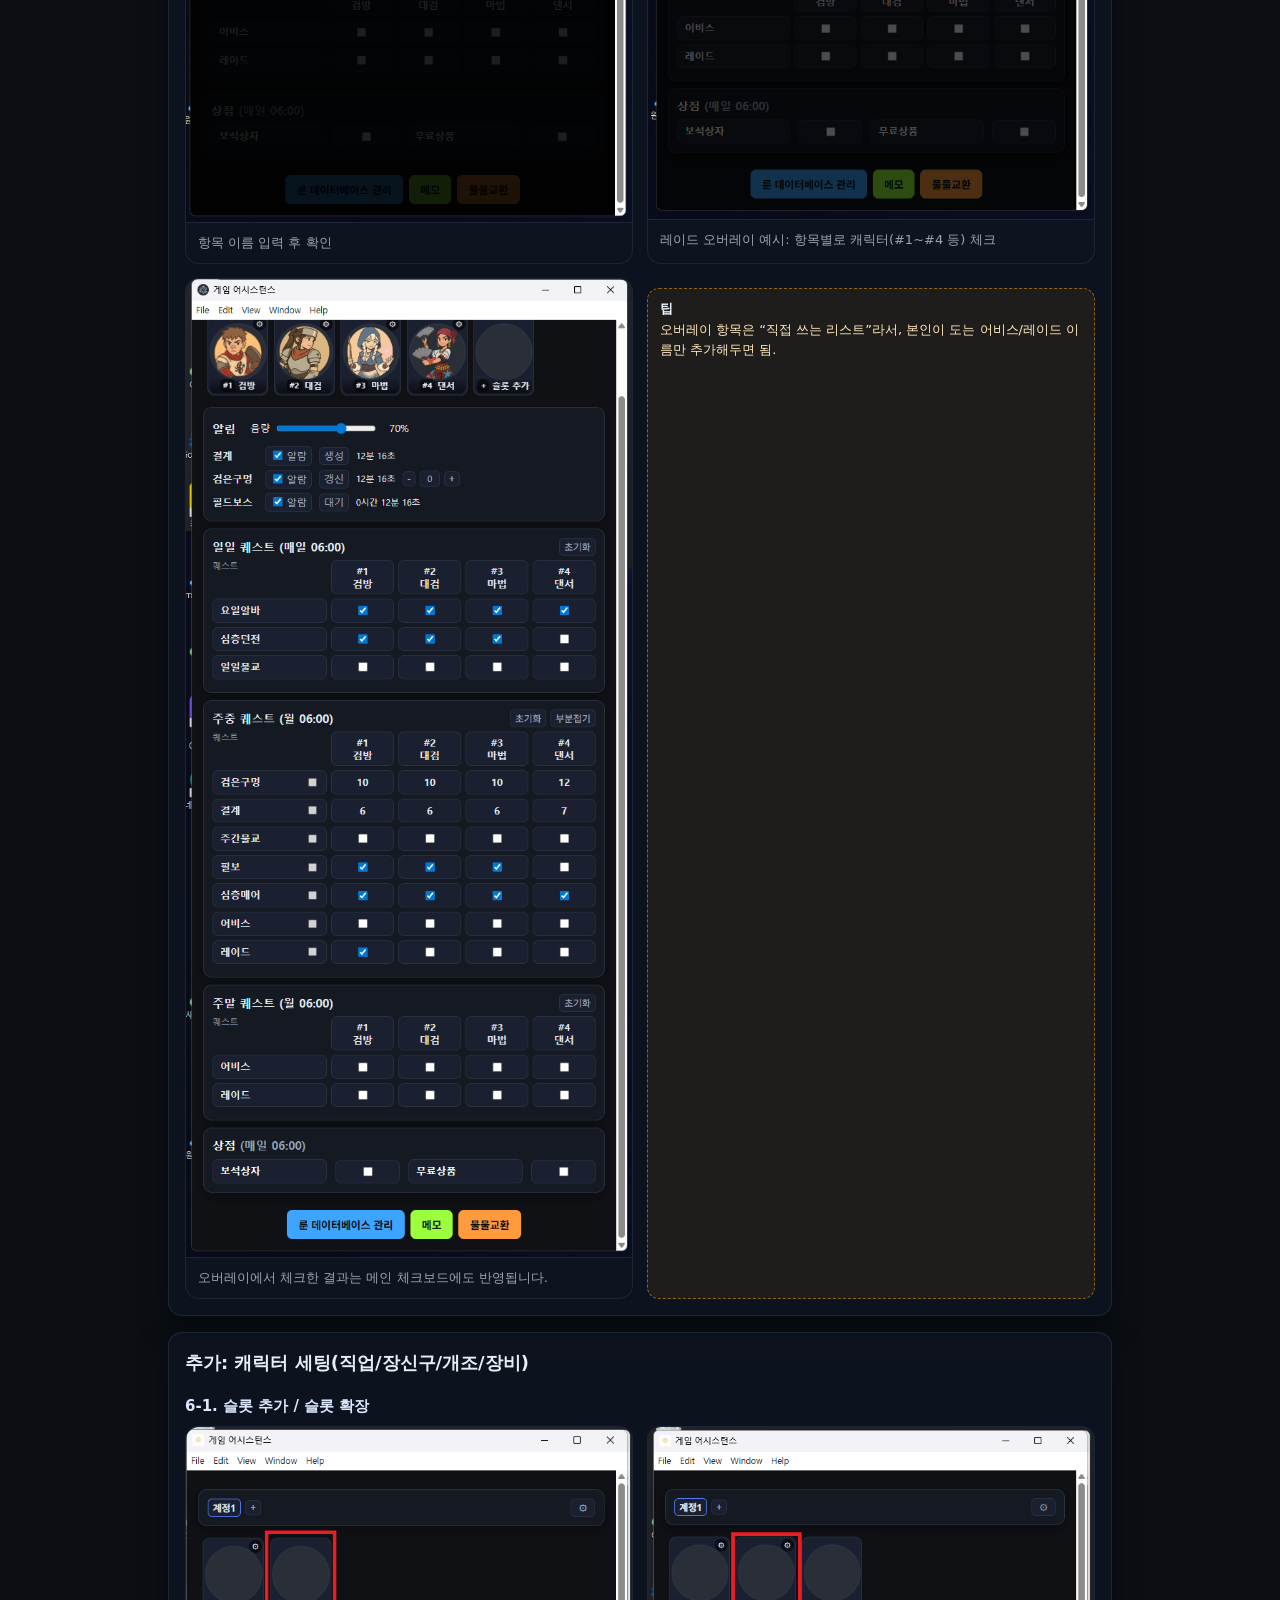
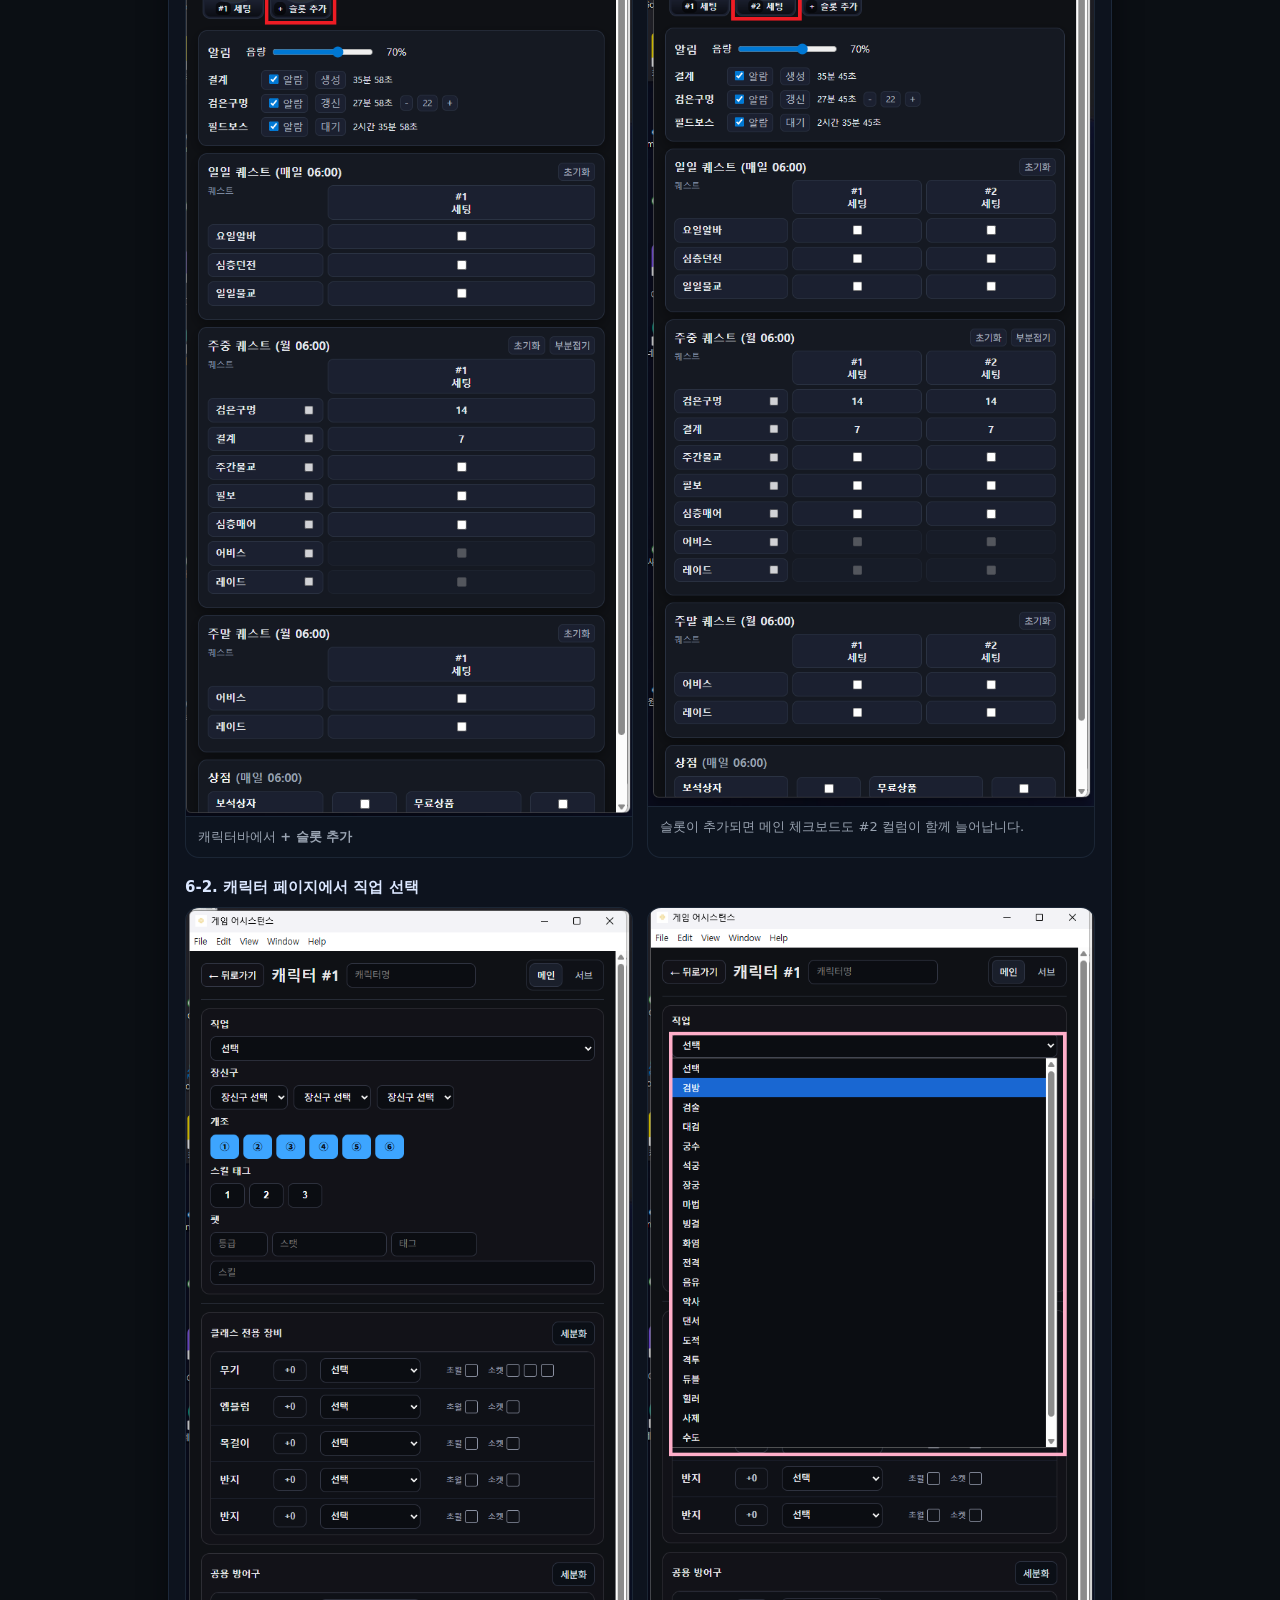
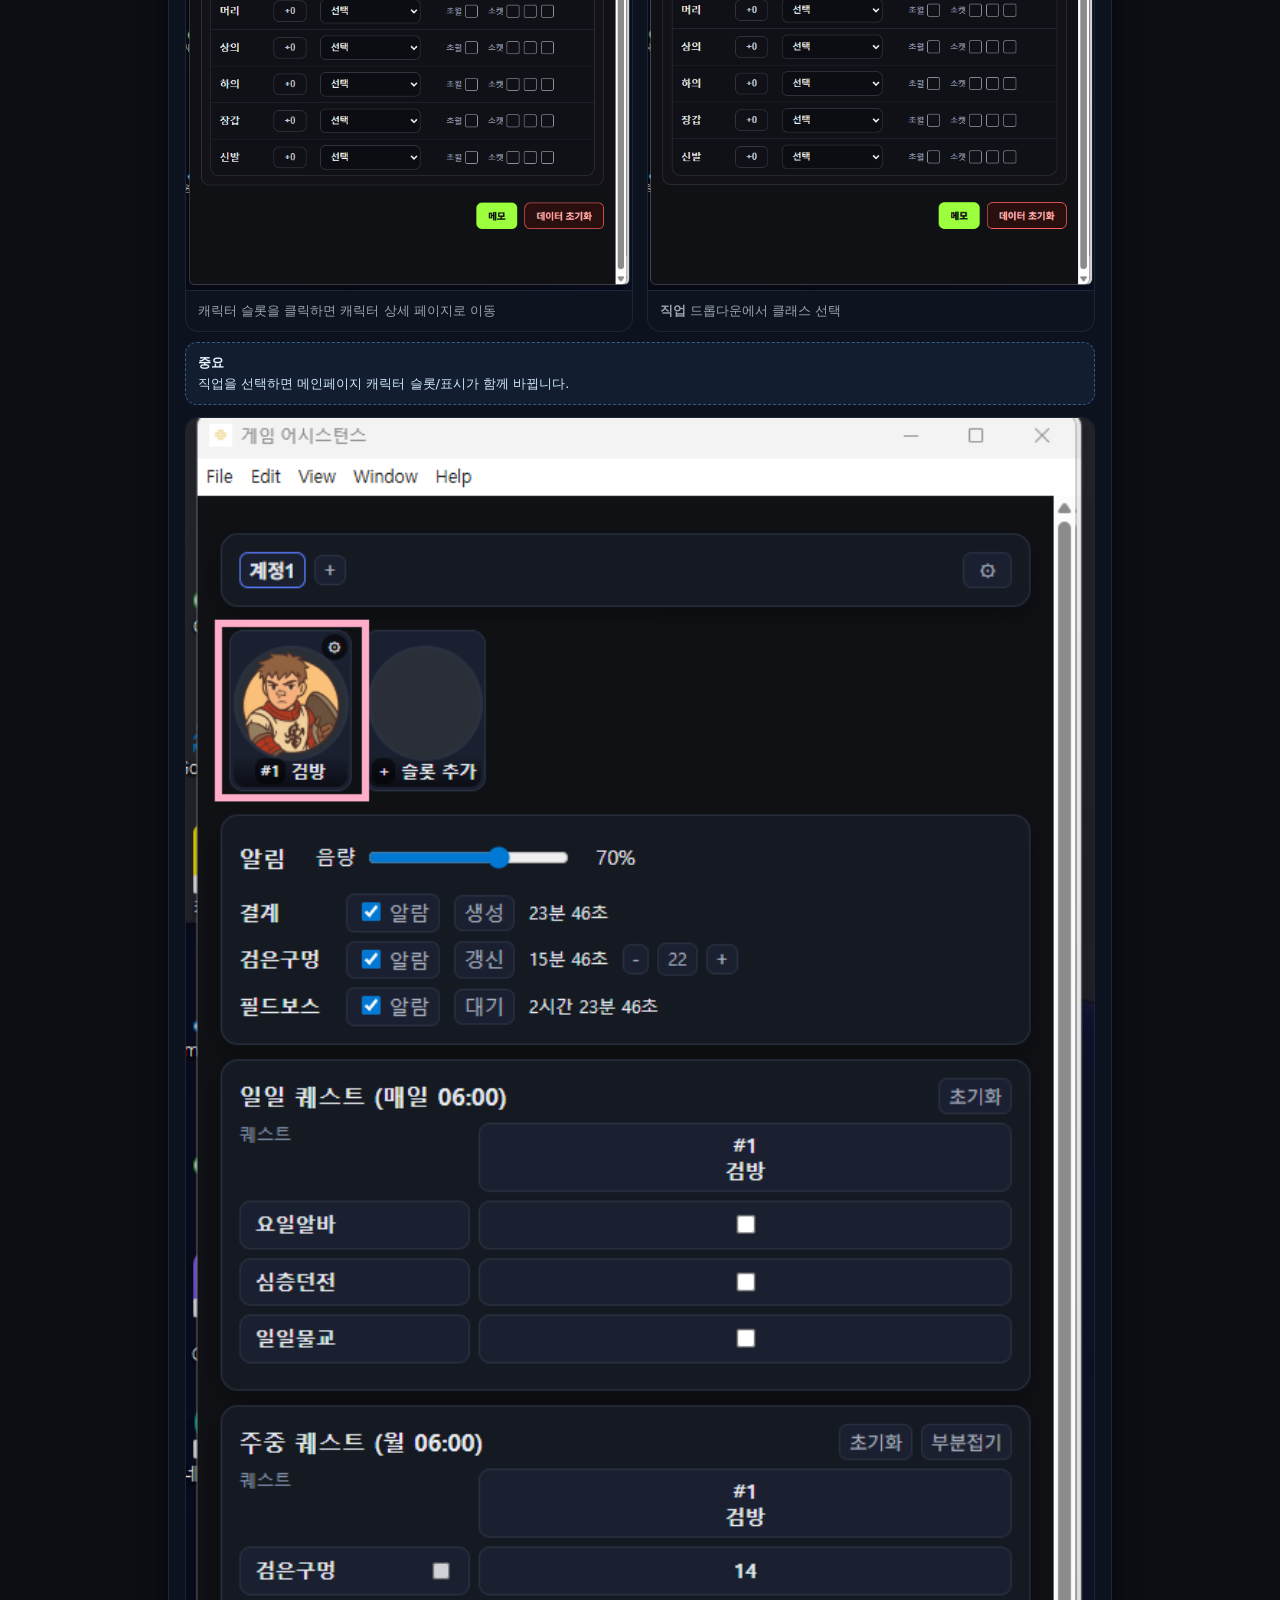
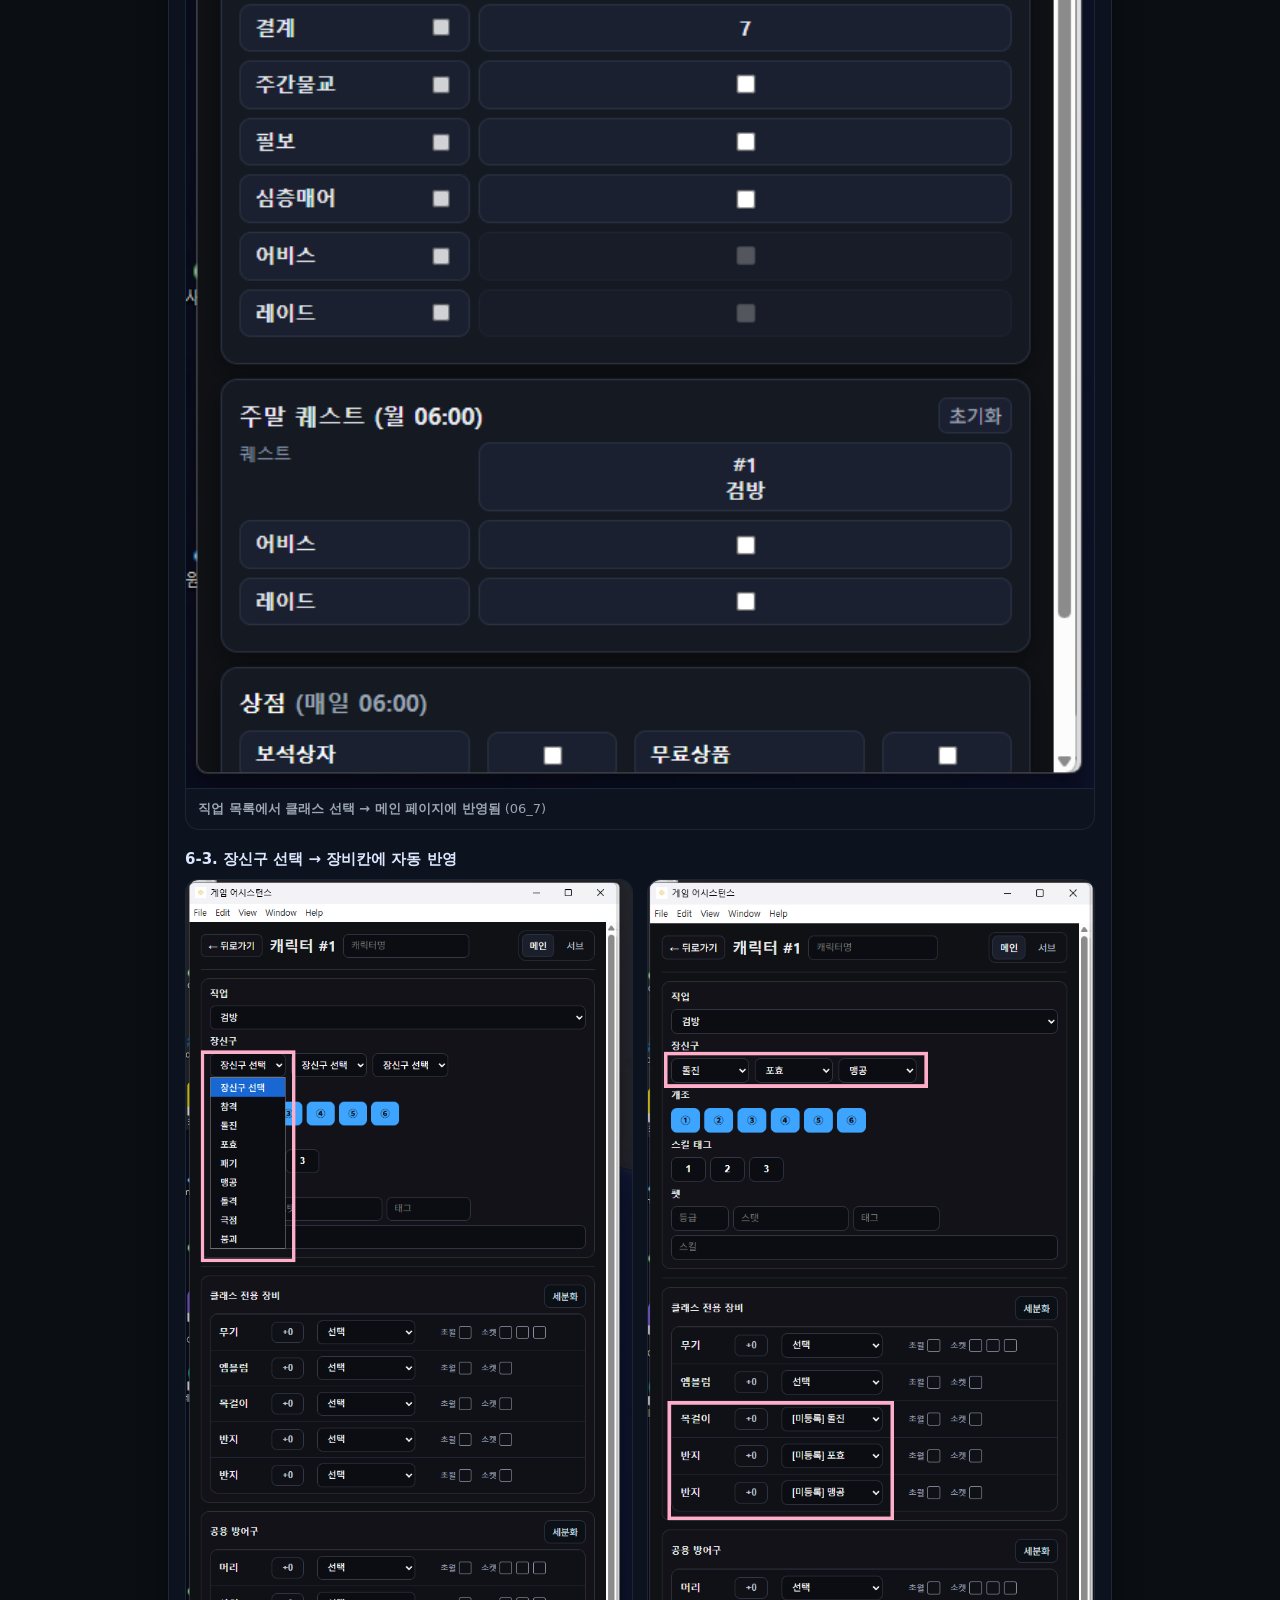
==== commit a5b3b0d8: "usage.html" ====
--- a/usage.html
+++ b/usage.html
@@ -1,636 +1,490 @@
-<!-- usage.html -->
 <!doctype html>
 <html lang="ko">
 <head>
-  <meta charset="UTF-8" />
-  <meta name="viewport" content="width=device-width, initial-scale=1"/>
-  <meta name="color-scheme" content="dark" />
-  <title>Mobi Assistant Portable - 사용 방법</title>
+  <meta charset="utf-8" />
+  <meta name="viewport" content="width=device-width,initial-scale=1" />
+  <title>Mobi Assistant 사용법</title>
   <style>
     :root{
-      --bg:#0b0f15;
-      --panel:#0f1621;
-      --panel2:#111b28;
-      --border:rgba(255,255,255,.08);
-      --text:#e8eef7;
-      --muted:rgba(232,238,247,.72);
-      --link:#7cc4ff;
-      --accent:#8bd3ff;
-      --chip:#162235;
-      --shadow: 0 10px 30px rgba(0,0,0,.35);
-      --radius:16px;
-      --max: 1000px;
-    }
-
-    html,body{height:100%;}
+      --bg:#0b0f14;
+      --panel:#111826;
+      --panel2:#0f1722;
+      --text:#e6edf3;
+      --muted:#9aa4b2;
+      --line:#223043;
+      --accent:#5aa9ff;
+      --accent2:#22c55e;
+      --warn:#f59e0b;
+      --danger:#ef4444;
+      --shadow: 0 10px 30px rgba(0,0,0,.45);
+      --radius: 14px;
+      --max: 980px;
+    }
+    *{box-sizing:border-box}
     body{
       margin:0;
-      font-family: ui-sans-serif, system-ui, -apple-system, Segoe UI, Roboto, "Noto Sans KR", "Apple SD Gothic Neo", Arial, sans-serif;
-      background:
-        radial-gradient(1200px 600px at 20% -10%, rgba(124,196,255,.14), transparent 55%),
-        radial-gradient(900px 500px at 90% 10%, rgba(139,211,255,.10), transparent 50%),
-        var(--bg);
+      font-family: ui-sans-serif, system-ui, -apple-system, Segoe UI, Roboto, "Noto Sans KR", "Apple SD Gothic Neo", "Malgun Gothic", Arial, sans-serif;
+      background: radial-gradient(1200px 700px at 20% -10%, rgba(90,169,255,.18), transparent 55%),
+                  radial-gradient(900px 600px at 80% 0%, rgba(34,197,94,.10), transparent 60%),
+                  var(--bg);
       color:var(--text);
-      line-height:1.6;
-    }
-
-    a{color:var(--link); text-decoration:none;}
-    a:hover{text-decoration:underline;}
-
-    .wrap{max-width:var(--max); margin:0 auto; padding:28px 18px 60px;}
-    .topbar{
-      position:sticky; top:0; z-index:10;
+      line-height:1.55;
+    }
+    a{color:var(--accent); text-decoration:none}
+    a:hover{text-decoration:underline}
+    header{
+      position:sticky; top:0; z-index:20;
       backdrop-filter: blur(10px);
-      background: linear-gradient(to bottom, rgba(11,15,21,.86), rgba(11,15,21,.55));
-      border-bottom:1px solid var(--border);
-    }
-    .topbar-inner{
-      max-width:var(--max); margin:0 auto; padding:12px 18px;
-      display:flex; align-items:center; justify-content:space-between; gap:12px;
+      background: rgba(11,15,20,.72);
+      border-bottom:1px solid rgba(34,48,67,.65);
+    }
+    .top{
+      max-width:var(--max);
+      margin:0 auto;
+      padding:14px 18px;
+      display:flex;
+      align-items:center;
+      gap:12px;
+      justify-content:space-between;
     }
     .brand{
       display:flex; align-items:center; gap:10px;
-      font-weight:800; letter-spacing:.2px;
-    }
-    .brand .dot{
-      width:10px; height:10px; border-radius:50%;
-      background: var(--accent);
-      box-shadow: 0 0 0 4px rgba(139,211,255,.18);
-    }
-    .top-actions{display:flex; gap:10px; flex-wrap:wrap;}
-    .btn{
-      display:inline-flex; align-items:center; justify-content:center;
-      padding:8px 12px;
-      background: rgba(255,255,255,.04);
-      border:1px solid var(--border);
-      border-radius:12px;
-      color:var(--text);
-      font-weight:650;
-    }
-    .btn:hover{background: rgba(255,255,255,.07); text-decoration:none;}
-    .btn.primary{
-      background: rgba(124,196,255,.12);
-      border-color: rgba(124,196,255,.25);
-    }
-
-    header.hero{
-      margin-top:18px;
-      border:1px solid var(--border);
+      font-weight:800;
+      letter-spacing:.2px;
+    }
+    .badge{
+      font-size:12px;
+      color:var(--muted);
+      border:1px solid rgba(154,164,178,.25);
+      padding:3px 8px;
+      border-radius:999px;
+      background: rgba(17,24,38,.6);
+    }
+    .nav{
+      display:flex; flex-wrap:wrap;
+      gap:8px;
+      justify-content:flex-end;
+    }
+    .nav a{
+      font-size:13px;
+      color:var(--muted);
+      border:1px solid rgba(154,164,178,.20);
+      padding:6px 10px;
+      border-radius:999px;
+      background: rgba(17,24,38,.35);
+    }
+    .nav a:hover{color:var(--text); border-color: rgba(90,169,255,.45)}
+    main{
+      max-width:var(--max);
+      margin:0 auto;
+      padding:22px 18px 60px;
+    }
+    .hero{
+      border:1px solid rgba(34,48,67,.75);
+      background: linear-gradient(180deg, rgba(17,24,38,.78), rgba(15,23,34,.55));
       border-radius: var(--radius);
-      background: linear-gradient(180deg, rgba(255,255,255,.05), rgba(255,255,255,.02));
       box-shadow: var(--shadow);
       padding:18px 18px 14px;
     }
-    h1{margin:0 0 6px; font-size:26px; line-height:1.25;}
-    .sub{margin:0; color:var(--muted);}
-
-    .toc{
-      margin-top:14px;
+    .hero h1{margin:0 0 6px; font-size:26px}
+    .hero p{margin:0; color:var(--muted)}
+    .card{
+      margin-top:16px;
+      border:1px solid rgba(34,48,67,.75);
+      background: rgba(17,24,38,.58);
+      border-radius: var(--radius);
+      box-shadow: var(--shadow);
+      padding:16px;
+    }
+    .card h2{margin:0 0 10px; font-size:18px}
+    .card h3{margin:18px 0 8px; font-size:15px; color:#dbe7ff}
+    .hint{
+      margin:10px 0 0;
+      padding:10px 12px;
+      border-radius:12px;
+      border:1px dashed rgba(90,169,255,.45);
+      background: rgba(90,169,255,.08);
+      color:#cfe6ff;
+      font-size:13px;
+    }
+    .hint b{color:#eaf4ff}
+    .warn{
+      border:1px dashed rgba(245,158,11,.55);
+      background: rgba(245,158,11,.08);
+      color:#ffe8bf;
+    }
+    .danger{
+      border:1px dashed rgba(239,68,68,.55);
+      background: rgba(239,68,68,.08);
+      color:#ffd0d0;
+    }
+    ul{margin:8px 0 0 18px; color:var(--text)}
+    li{margin:6px 0}
+    .grid{
       display:grid;
-      grid-template-columns: 1fr 1fr;
-      gap:10px;
-    }
-    @media (max-width: 820px){
-      .toc{grid-template-columns:1fr;}
-    }
-    .toc a{
-      display:flex; gap:10px; align-items:center;
-      padding:10px 12px;
-      border-radius:14px;
-      border:1px solid var(--border);
-      background: rgba(255,255,255,.03);
-    }
-    .toc a:hover{background: rgba(255,255,255,.06); text-decoration:none;}
-    .toc .n{
-      width:24px; height:24px; border-radius:8px;
-      background: rgba(124,196,255,.14);
-      border:1px solid rgba(124,196,255,.22);
-      display:flex; align-items:center; justify-content:center;
-      font-weight:800; color: var(--accent);
-      flex:0 0 auto;
-    }
-    .toc .t{font-weight:750;}
-    .toc .d{display:block; font-size:13px; color:var(--muted); margin-top:2px;}
-
-    section{
-      margin-top:18px;
-      border:1px solid var(--border);
-      border-radius: var(--radius);
-      background: linear-gradient(180deg, rgba(255,255,255,.04), rgba(255,255,255,.02));
-      box-shadow: var(--shadow);
+      grid-template-columns: 1fr;
+      gap:14px;
+      margin-top:12px;
+    }
+    figure{
+      margin:0;
+      border:1px solid rgba(34,48,67,.65);
+      border-radius: 14px;
       overflow:hidden;
-    }
-    .sec-head{
-      padding:14px 16px 12px;
-      border-bottom:1px solid var(--border);
-      display:flex; gap:10px; align-items:baseline; justify-content:space-between;
-      flex-wrap:wrap;
-    }
-    .sec-head h2{margin:0; font-size:18px;}
-    .sec-head .hint{margin:0; color:var(--muted); font-size:13px;}
-    .sec-body{padding:14px 16px 16px;}
-
-    .callout{
-      border:1px solid rgba(124,196,255,.20);
-      background: rgba(124,196,255,.07);
-      border-radius:14px;
-      padding:10px 12px;
-      color: var(--text);
-      margin: 10px 0 14px;
-    }
-    .callout b{color: var(--accent);}
-
-    ul{margin:10px 0 0 18px; padding:0;}
-    li{margin:6px 0;}
-    .muted{color:var(--muted);}
-
-    figure{
-      margin:14px 0 0;
-      border:1px solid var(--border);
-      border-radius:14px;
-      overflow:hidden;
-      background: rgba(0,0,0,.25);
+      background: rgba(15,23,34,.55);
     }
     figure img{
       width:100%;
-      height:auto;
       display:block;
+      background:#0a0f16;
     }
     figcaption{
       padding:10px 12px;
-      color: var(--muted);
-      font-size: 13px;
-      border-top:1px solid var(--border);
-      background: rgba(255,255,255,.02);
-    }
-
-    .grid2{
+      border-top:1px solid rgba(34,48,67,.65);
+      color:var(--muted);
+      font-size:13px;
+    }
+    .two{
       display:grid;
-      grid-template-columns:1fr 1fr;
-      gap:12px;
-      align-items:start;
-    }
-    @media (max-width: 900px){
-      .grid2{grid-template-columns:1fr;}
-    }
-
-    .hr{
-      height:1px; background: var(--border);
-      margin:14px 0;
-    }
-
+      grid-template-columns: 1fr;
+      gap:14px;
+    }
+    @media (min-width: 900px){
+      .two{ grid-template-columns: 1fr 1fr; }
+      .grid{ grid-template-columns: 1fr 1fr; }
+    }
     .footer{
       margin-top:18px;
-      color: var(--muted);
-      font-size: 13px;
+      color:var(--muted);
+      font-size:13px;
       text-align:center;
     }
-
-    .anchor{scroll-margin-top:84px;}
-    .chip{
+    .back{
       display:inline-flex;
+      align-items:center;
       gap:8px;
-      align-items:center;
-      padding:6px 10px;
+      margin-top:14px;
+      padding:8px 12px;
       border-radius:999px;
-      background: rgba(255,255,255,.03);
-      border:1px solid var(--border);
-      color: var(--muted);
+      border:1px solid rgba(154,164,178,.25);
+      background: rgba(17,24,38,.35);
+      color:var(--muted);
+    }
+    .back:hover{color:var(--text); border-color: rgba(90,169,255,.45); text-decoration:none}
+    .k{
+      display:inline-block;
+      padding:2px 8px;
+      border-radius:8px;
+      border:1px solid rgba(154,164,178,.20);
+      background: rgba(15,23,34,.6);
+      color:#d7e2f2;
       font-size:12px;
-      font-weight:650;
-    }
-    .kbd{
-      font-family: ui-monospace, SFMono-Regular, Menlo, Monaco, Consolas, "Liberation Mono", "Courier New", monospace;
-      font-size: 12px;
-      padding: 1px 6px;
-      border-radius: 8px;
-      border:1px solid var(--border);
-      background: rgba(255,255,255,.03);
-      color: var(--text);
+      vertical-align:middle;
     }
   </style>
 </head>
+
 <body>
-  <div class="topbar">
-    <div class="topbar-inner">
-      <div class="brand">
-        <span class="dot"></span>
-        <span>Mobi Assistant Portable</span>
-        <span class="chip">사용 방법</span>
+<header>
+  <div class="top">
+    <div class="brand">
+      <span>게임 어시스턴트 사용법</span>
+      <span class="badge">Mobi Assistant Portable</span>
+    </div>
+    <nav class="nav">
+      <a href="#download">1. 다운로드</a>
+      <a href="#runedb">2. 룬DB 연결</a>
+      <a href="#basic">3. 기본 사용</a>
+      <a href="#alarm">4. 알람</a>
+      <a href="#overlay">5. 오버레이</a>
+    </nav>
+  </div>
+</header>
+
+<main>
+  <section class="hero">
+    <h1>usage.html</h1>
+    <p>
+      이 페이지는 <span class="k">포터블 exe</span> 실행 + <span class="k">룬DB(JSON)</span> 가져오기 +
+      <span class="k">일일/주간 체크</span> + <span class="k">오버레이</span> 사용 흐름을 스크린샷 기반으로 정리한 문서입니다.
+    </p>
+    <a class="back" href="./index.html">← index로 돌아가기</a>
+  </section>
+
+  <!-- 1. 다운로드 -->
+  <section id="download" class="card">
+    <h2>1) 다운로드</h2>
+    <ul>
+      <li><b>Releases</b> 페이지의 <b>Assets</b>에서 파일을 받습니다.</li>
+      <li>기본적으로 <b>exe(프로그램)</b>와 <b>mabi_rune_db.json(룬DB)</b> 두 개가 있습니다.</li>
+    </ul>
+
+    <div class="grid">
+      <figure>
+        <img src="./usage_image/01_dl.png" alt="다운로드(릴리즈 에셋)" />
+        <figcaption>
+          Releases → Assets에서 <b>MobiAssistant-Portable-xxxx.exe</b>와 <b>mabi_rune_db.json</b>을 다운로드
+        </figcaption>
+      </figure>
+      <div class="hint warn">
+        <b>팁</b><br/>
+        exe만 받아도 실행은 되지만, 룬DB를 같이 쓰려면 <b>mabi_rune_db.json</b>을 가져오면 편합니다.
       </div>
-      <div class="top-actions">
-        <a class="btn" href="./index.html">← 다운로드 페이지</a>
-        <a class="btn primary" href="#top">맨 위로</a>
+    </div>
+  </section>
+
+  <!-- 2. 룬DB 연결 -->
+  <section id="runedb" class="card">
+    <h2>2) 룬DB(JSON) 연결</h2>
+
+    <h3>2-1. 메인에서 룬 데이터베이스로 이동</h3>
+    <div class="two">
+      <figure>
+        <img src="./usage_image/02_1.png" alt="메인에서 룬 데이터베이스 관리 버튼" />
+        <figcaption>메인 하단의 <b>룬 데이터베이스 관리</b> 버튼</figcaption>
+      </figure>
+      <figure>
+        <img src="./usage_image/02_2.png" alt="룬 데이터베이스 화면 Import JSON 버튼" />
+        <figcaption>룬 데이터베이스 화면 우측 상단의 <b>Import JSON</b></figcaption>
+      </figure>
+    </div>
+
+    <h3>2-2. JSON 파일 선택</h3>
+    <div class="two">
+      <figure>
+        <img src="./usage_image/02_3.png" alt="파일 선택창에서 mabi_rune_db.json 선택" />
+        <figcaption>파일 선택창에서 <b>mabi_rune_db.json</b> 선택 후 <b>열기</b></figcaption>
+      </figure>
+      <figure>
+        <img src="./usage_image/02_4.png" alt="룬 목록이 로드된 화면" />
+        <figcaption>정상 로드되면 상단에 총 개수가 잡히고, 목록이 표시됩니다.</figcaption>
+      </figure>
+    </div>
+
+    <div class="hint">
+      <b>참고</b><br/>
+      룬DB는 Import/Export로 관리합니다. (친구에게 배포할 때도 JSON만 공유하면 동일하게 세팅 가능)
+    </div>
+  </section>
+
+  <!-- 3. 기본 사용 -->
+  <section id="basic" class="card">
+    <h2>3) 기본 사용환경 예시</h2>
+    <ul>
+      <li>메인 화면에서 <b>캐릭터 슬롯</b>, <b>일일/주간/주말 체크</b>, <b>상점 체크</b>를 한 화면에서 관리합니다.</li>
+      <li>슬롯 수(#1~#6)는 캐릭터바에서 늘릴 수 있습니다.</li>
+    </ul>
+
+    <figure>
+      <img src="./usage_image/03_norm.png" alt="기본 사용환경 예시" />
+      <figcaption>기본 화면 예시 (체크박스/카운트/하단 버튼)</figcaption>
+    </figure>
+  </section>
+
+  <!-- 4. 알람 -->
+  <section id="alarm" class="card">
+    <h2>4) 알람</h2>
+    <ul>
+      <li><b>결계 / 검은구멍 / 필드보스</b> 알람을 켜고, 남은 시간을 확인할 수 있습니다.</li>
+      <li>검은구멍은 <b>갱신 타이머</b> 기준으로 관리됩니다. (예: 남은 시간 표시)</li>
+    </ul>
+
+    <figure>
+      <img src="./usage_image/04_blackhole.png" alt="검은구멍 알람 예시" />
+      <figcaption>알람 ON/OFF 및 남은 시간 표시 예시</figcaption>
+    </figure>
+
+    <div class="hint warn">
+      <b>팁</b><br/>
+      알람은 “켜두고 보는 용도”에 가깝고, 체크박스(퀘스트/오버레이)는 “완료 여부 기록” 용도라고 보면 됨.
+    </div>
+  </section>
+
+  <!-- 5. 오버레이 -->
+  <section id="overlay" class="card">
+    <h2>5) 오버레이</h2>
+    <p style="margin:0;color:var(--muted)">
+      오버레이는 메인 체크보드에서 <b>특정 항목(일일물교/주간물교/어비스/레이드 등)</b>을 눌렀을 때 뜨는 “상세 체크창”입니다.
+    </p>
+
+    <h3>5-1. 물물교환 오버레이</h3>
+    <div class="two">
+      <figure>
+        <img src="./usage_image/05_0.png" alt="메인 하단 물물교환 버튼" />
+        <figcaption>메인 하단의 <b>물물교환</b> 버튼</figcaption>
+      </figure>
+      <figure>
+        <img src="./usage_image/05_1.png" alt="일일 물물교환 오버레이(비어있음)" />
+        <figcaption>일일 물물교환 오버레이 (등록된 교환식이 없으면 0개 표시)</figcaption>
+      </figure>
+    </div>
+
+    <div class="grid">
+      <figure>
+        <img src="./usage_image/05_1_1.png" alt="물물교환 진행 화면에서 물물교환 DB 버튼" />
+        <figcaption>물물교환 진행 화면 → 우측 상단 <b>물물교환 DB</b>로 이동</figcaption>
+      </figure>
+
+      <figure>
+        <img src="./usage_image/05_1_2.png" alt="물물교환 DB에서 새 교환식 추가 버튼" />
+        <figcaption>물물교환 DB → <b>+ 새 교환식</b>으로 교환식 추가</figcaption>
+      </figure>
+
+      <figure>
+        <img src="./usage_image/05_1_3.png" alt="교환식 입력 폼" />
+        <figcaption>마을/NPC/주는 것/받는 것/주기/대상 입력 후 <b>저장</b></figcaption>
+      </figure>
+
+      <figure>
+        <img src="./usage_image/05_1_4.png" alt="교환식 목록과 ON 체크" />
+        <figcaption>목록에서 <b>ON</b>을 켜야 오버레이에 표시됩니다.</figcaption>
+      </figure>
+
+      <figure>
+        <img src="./usage_image/05_1_5.png" alt="주간 물물교환 오버레이에 표시" />
+        <figcaption>오버레이에 주간 물물교환이 표시된 예시</figcaption>
+      </figure>
+
+      <div class="hint">
+        <b>정리</b><br/>
+        물물교환은 <b>DB에 교환식을 등록</b> → <b>ON 활성화</b> → 오버레이에서 캐릭터별 체크로 관리하는 흐름입니다.
       </div>
     </div>
+
+    <h3>5-2. 어비스/레이드 오버레이</h3>
+    <div class="two">
+      <figure>
+        <img src="./usage_image/05_1_6.png" alt="메인에서 어비스/레이드 항목" />
+        <figcaption>메인 체크보드에서 <b>어비스/레이드</b> 항목을 눌러 오버레이 열기</figcaption>
+      </figure>
+      <figure>
+        <img src="./usage_image/05_2.png" alt="어비스 오버레이 (항목 없음)" />
+        <figcaption>어비스 오버레이: 항목이 없으면 <b>+추가</b>로 항목을 먼저 등록</figcaption>
+      </figure>
+    </div>
+
+    <div class="grid">
+      <figure>
+        <img src="./usage_image/05_2_1.png" alt="어비스 항목 추가 입력" />
+        <figcaption>항목 이름 입력 후 확인</figcaption>
+      </figure>
+
+      <figure>
+        <img src="./usage_image/05_2_2.png" alt="레이드 오버레이 예시(항목 존재)" />
+        <figcaption>레이드 오버레이 예시: 항목별로 캐릭터(#1~#4 등) 체크</figcaption>
+      </figure>
+
+      <figure>
+        <img src="./usage_image/05_3.png" alt="메인 체크보드 반영" />
+        <figcaption>오버레이에서 체크한 결과는 메인 체크보드에도 반영됩니다.</figcaption>
+      </figure>
+
+      <div class="hint warn">
+        <b>팁</b><br/>
+        오버레이 항목은 “직접 쓰는 리스트”라서, 본인이 도는 어비스/레이드 이름만 추가해두면 됨.
+      </div>
+    </div>
+  </section>
+
+  <!-- 6. 캐릭터/룬/세팅(추가 스크린샷 파트) -->
+  <section id="character" class="card">
+    <h2>추가: 캐릭터 세팅(직업/장신구/개조/장비)</h2>
+
+    <h3>6-1. 슬롯 추가 / 슬롯 확장</h3>
+    <div class="two">
+      <figure>
+        <img src="./usage_image/06_1.png" alt="메인에서 슬롯 추가 버튼" />
+        <figcaption>캐릭터바에서 <b>+ 슬롯 추가</b></figcaption>
+      </figure>
+      <figure>
+        <img src="./usage_image/06_2.png" alt="슬롯이 추가된 화면" />
+        <figcaption>슬롯이 추가되면 메인 체크보드도 #2 컬럼이 함께 늘어납니다.</figcaption>
+      </figure>
+    </div>
+
+    <h3>6-2. 캐릭터 페이지에서 직업 선택</h3>
+    <div class="two">
+      <figure>
+        <img src="./usage_image/06_4.png" alt="캐릭터 페이지 진입" />
+        <figcaption>캐릭터 슬롯을 클릭하면 캐릭터 상세 페이지로 이동</figcaption>
+      </figure>
+      <figure>
+        <img src="./usage_image/06_6.png" alt="직업 드롭다운에서 직업 선택" />
+        <figcaption><b>직업</b> 드롭다운에서 클래스 선택</figcaption>
+      </figure>
+    </div>
+
+    <div class="hint">
+      <b>중요</b><br/>
+      직업을 선택하면 메인페이지 캐릭터 슬롯/표시가 함께 바뀝니다.
+    </div>
+
+    <!-- ✅ 요청 반영: 직업 선택 후 메인 반영 (06_7) -->
+    <figure style="margin-top:12px">
+      <img src="./usage_image/06_7.png" alt="직업 선택이 메인페이지에 반영된 화면" />
+      <figcaption><b>직업 목록에서 클래스 선택 → 메인 페이지에 반영됨</b> (06_7)</figcaption>
+    </figure>
+
+    <h3>6-3. 장신구 선택 → 장비칸에 자동 반영</h3>
+    <div class="two">
+      <figure>
+        <img src="./usage_image/06_8.png" alt="장신구 드롭다운 선택" />
+        <figcaption>장신구(3칸)를 선택합니다.</figcaption>
+      </figure>
+
+      <!-- ✅ 요청 반영: 장신구 선택시 장비칸 반영 (06_9) -->
+      <figure>
+        <img src="./usage_image/06_9.png" alt="장신구 선택이 장비칸에 반영" />
+        <figcaption><b>장신구 선택 → 아래 장비칸(목걸이/반지)에 반영</b> (06_9)</figcaption>
+      </figure>
+    </div>
+
+    <h3>6-4. 스킬 개조 선택</h3>
+    <!-- ✅ 요청 반영: 스킬개조 이미지 정확히 (06_10) -->
+    <figure>
+      <img src="./usage_image/06_10.png" alt="개조(1~6) 선택 UI" />
+      <figcaption><b>개조 1~6</b> 선택 (스킬 개조 단계/프리셋 개념)</figcaption>
+    </figure>
+
+    <h3>6-5. 스킬 태그 / 펫 메모</h3>
+    <div class="two">
+      <figure>
+        <img src="./usage_image/06_11.png" alt="스킬 태그" />
+        <figcaption>스킬 태그(예: 연타/강타/방해 등)를 기록</figcaption>
+      </figure>
+      <figure>
+        <img src="./usage_image/06_12.png" alt="펫 정보" />
+        <figcaption>펫: 등급/스탯/태그/스킬 등을 메모처럼 기록</figcaption>
+      </figure>
+    </div>
+
+    <h3>6-6. 장비 입력(강화/룬/초월/소켓/인챈트 등)</h3>
+    <div class="two">
+      <figure>
+        <img src="./usage_image/06_13.png" alt="장비 입력 핵심 영역" />
+        <figcaption>장비: 강화 수치 / 장비 선택 / 초월 / 소켓 등을 입력</figcaption>
+      </figure>
+      <figure>
+        <img src="./usage_image/06_14.png" alt="세분화 화면" />
+        <figcaption><b>세분화</b>를 누르면 장비별 상세 입력(인챈트/중복 등) 화면으로 확장</figcaption>
+      </figure>
+    </div>
+
+    <figure>
+      <img src="./usage_image/06_15.png" alt="인챈트/중복 입력 예시" />
+      <figcaption>상세 입력 예시: 인챈트/중복 세팅 값 기록</figcaption>
+    </figure>
+
+    <div class="hint danger">
+      <b>주의</b><br/>
+      이 페이지의 스크린샷 파일명은 저장소의 <b>/usage_image</b> 폴더에 있는 파일명을 그대로 사용합니다.<br/>
+      파일명을 바꾸면, 여기 img 경로도 같이 바꿔야 합니다.
+    </div>
+  </section>
+
+  <div class="footer">
+    © Mobi Assistant · usage.html
   </div>
-
-  <div class="wrap" id="top">
-    <header class="hero">
-      <h1>사용 방법</h1>
-      <p class="sub">아래 순서대로 따라 하면, 처음 설치부터 룬/캐릭/오버레이까지 한 번에 세팅할 수 있어요.</p>
-
-      <div class="toc" aria-label="목차">
-        <a href="#sec1">
-          <span class="n">1</span>
-          <span>
-            <span class="t">다운로드</span>
-            <span class="d">exe / 룬DB(json) 받기</span>
-          </span>
-        </a>
-        <a href="#sec2">
-          <span class="n">2</span>
-          <span>
-            <span class="t">룬DB 연결</span>
-            <span class="d">Import JSON로 룬 데이터 불러오기</span>
-          </span>
-        </a>
-        <a href="#sec3">
-          <span class="n">3</span>
-          <span>
-            <span class="t">일반 사용 예시</span>
-            <span class="d">일일/주중/주말 체크 흐름</span>
-          </span>
-        </a>
-        <a href="#sec4">
-          <span class="n">4</span>
-          <span>
-            <span class="t">알람</span>
-            <span class="d">결계/검은구멍/필보 타이머</span>
-          </span>
-        </a>
-        <a href="#sec5">
-          <span class="n">5</span>
-          <span>
-            <span class="t">오버레이</span>
-            <span class="d">물물교환 / 어비스 / 레이드</span>
-          </span>
-        </a>
-        <a href="#sec6">
-          <span class="n">6</span>
-          <span>
-            <span class="t">캐릭터 세팅</span>
-            <span class="d">직업/장신구/개조/장비/인챈트</span>
-          </span>
-        </a>
-      </div>
-    </header>
-
-    <!-- 1. 다운로드 -->
-    <section id="sec1" class="anchor">
-      <div class="sec-head">
-        <h2>1) 다운로드</h2>
-        <p class="hint">GitHub Releases에서 exe / 룬DB(json)를 받습니다.</p>
-      </div>
-      <div class="sec-body">
-        <div class="callout">
-          <b>필수</b> : <span class="kbd">MobiAssistant-Portable-xxxxxx.exe</span><br/>
-          <b>권장</b> : <span class="kbd">mabi_rune_db.json</span> (기본 룬 데이터)
-        </div>
-
-        <ul>
-          <li>Releases의 <b>Assets</b>에서 exe 파일을 다운로드합니다.</li>
-          <li>같은 곳에서 <b>mabi_rune_db.json</b>도 함께 다운로드합니다.</li>
-          <li>다운로드한 exe를 실행하면 프로그램이 시작됩니다. (설치 필요 없음)</li>
-        </ul>
-
-        <figure>
-          <img src="./usage_image/01_dl.png" alt="GitHub Releases에서 exe와 mabi_rune_db.json 다운로드" loading="lazy">
-          <figcaption>Releases → Assets에서 exe와 mabi_rune_db.json을 다운로드</figcaption>
-        </figure>
-      </div>
-    </section>
-
-    <!-- 2. 룬DB 연결 -->
-    <section id="sec2" class="anchor">
-      <div class="sec-head">
-        <h2>2) 룬DB 연결 (Import JSON)</h2>
-        <p class="hint">처음 실행 후 룬 데이터베이스에 json을 불러옵니다.</p>
-      </div>
-      <div class="sec-body">
-        <div class="callout">
-          <b>핵심</b> : 메인 화면 → <b>룬 데이터베이스 관리</b> → 우측 상단 <b>Import JSON</b> → <b>mabi_rune_db.json</b> 선택
-        </div>
-
-        <div class="grid2">
-          <div>
-            <ul>
-              <li>메인 화면 하단의 <b>룬 데이터베이스 관리</b> 버튼을 클릭합니다.</li>
-              <li>우측 상단의 <b>Import JSON</b> 버튼을 클릭합니다.</li>
-              <li>파일 선택 창에서 <b>mabi_rune_db.json</b>을 선택 후 <b>열기</b>.</li>
-              <li>정상 반영되면 룬 목록이 채워집니다.</li>
-            </ul>
-            <p class="muted" style="margin-top:10px;">
-              * Import는 “룬 목록(데이터)”을 넣는 작업입니다. 이후 캐릭/장비 세팅에서 바로 선택 가능해집니다.
-            </p>
-          </div>
-          <div>
-            <figure>
-              <img src="./usage_image/02_1.png" alt="메인에서 룬 데이터베이스 관리 진입" loading="lazy">
-              <figcaption>메인 화면 → 룬 데이터베이스 관리</figcaption>
-            </figure>
-          </div>
-        </div>
-
-        <figure>
-          <img src="./usage_image/02_2.png" alt="룬 데이터베이스 화면에서 Import JSON 위치" loading="lazy">
-          <figcaption>룬 데이터베이스 화면 우측 상단: Import JSON</figcaption>
-        </figure>
-
-        <figure>
-          <img src="./usage_image/02_3.png" alt="파일 선택 창에서 mabi_rune_db.json 선택 후 열기" loading="lazy">
-          <figcaption>mabi_rune_db.json 선택 → 열기</figcaption>
-        </figure>
-
-        <figure>
-          <img src="./usage_image/02_4.png" alt="룬 데이터베이스가 채워진 상태" loading="lazy">
-          <figcaption>불러오기 성공: 룬 목록이 표시됩니다</figcaption>
-        </figure>
-      </div>
-    </section>
-
-    <!-- 3. 일반 사용 예시 -->
-    <section id="sec3" class="anchor">
-      <div class="sec-head">
-        <h2>3) 일반 사용환경 예시</h2>
-        <p class="hint">일일/주중/주말 퀘스트를 캐릭터별로 체크합니다.</p>
-      </div>
-      <div class="sec-body">
-        <div class="callout">
-          <b>체크 방식</b> : 행(퀘스트) × 열(#1~#n 캐릭터) 형태로 진행 체크<br/>
-          <span class="muted">* 슬롯 수는 상단 캐릭터바의 “슬롯 추가”로 늘릴 수 있어요.</span>
-        </div>
-
-        <ul>
-          <li><b>일일 퀘스트</b> : 매일 06:00 기준</li>
-          <li><b>주중 퀘스트</b> : 월 06:00 기준(주간) + 주중 컨텐츠(검은구멍/결계 등)</li>
-          <li><b>주말 퀘스트</b> : 월 06:00 기준(주말에 몰아하는 것 정리용)</li>
-        </ul>
-
-        <figure>
-          <img src="./usage_image/03_norm.png" alt="일반 사용환경 예시 화면" loading="lazy">
-          <figcaption>일일/주중/주말 퀘스트를 캐릭터별로 체크</figcaption>
-        </figure>
-      </div>
-    </section>
-
-    <!-- 4. 알람 -->
-    <section id="sec4" class="anchor">
-      <div class="sec-head">
-        <h2>4) 알람</h2>
-        <p class="hint">결계 / 검은구멍 / 필드보스 타이머 & 알림</p>
-      </div>
-      <div class="sec-body">
-        <div class="callout">
-          <b>알람 켜기</b> : 각 항목의 <span class="kbd">알람</span> 체크박스를 ON<br/>
-          <b>검은구멍</b> : 갱신 타이머는 <span class="kbd">- / +</span>로 오프셋 조절 가능
-        </div>
-
-        <ul>
-          <li>결계: 생성/소환/정리 구간을 기준으로 카운트가 진행됩니다.</li>
-          <li>검은구멍: “갱신” 타이머를 기준으로 관리합니다.</li>
-          <li>필드보스: 대기/출현 등 주기로 관리합니다.</li>
-        </ul>
-
-        <figure>
-          <img src="./usage_image/04_blackhole.png" alt="알람 및 검은구멍 타이머 예시" loading="lazy">
-          <figcaption>알람 패널과 검은구멍 갱신 타이머 예시</figcaption>
-        </figure>
-      </div>
-    </section>
-
-    <!-- 5. 오버레이 -->
-    <section id="sec5" class="anchor">
-      <div class="sec-head">
-        <h2>5) 오버레이</h2>
-        <p class="hint">물물교환 / 어비스 / 레이드 — 게임 위에 띄워서 체크하는 화면</p>
-      </div>
-      <div class="sec-body">
-        <div class="callout">
-          <b>오버레이 열기</b> : 메인 화면 하단의 <b>물물교환</b> 버튼, 또는 퀘스트 항목(일일물교/주간물교/어비스/레이드) 클릭
-        </div>
-
-        <!-- 5-1 물물교환 -->
-        <h3 style="margin:0 0 6px; font-size:16px;">5-1) 물물교환</h3>
-        <ul>
-          <li>메인 화면 하단의 <b>물물교환</b> 버튼을 클릭합니다.</li>
-          <li>물물교환 진행 화면에서 우측 상단 <b>물물교환 DB</b>로 데이터베이스 화면에 들어갑니다.</li>
-          <li><b>+ 새 교환식</b>으로 교환식을 추가하고, <b>ON</b> 체크로 활성화하면 오버레이에 표시됩니다.</li>
-          <li>오버레이 표의 <b>#1~#n</b>은 캐릭터별 체크이며, 완료한 캐릭터만 체크하면 됩니다.</li>
-        </ul>
-
-        <figure>
-          <img src="./usage_image/05_0.png" alt="오버레이 진입 대상(일일물교/주간물교/어비스/레이드)" loading="lazy">
-          <figcaption>오버레이 대상: 일일물교 / 주간물교 / 어비스 / 레이드</figcaption>
-        </figure>
-
-        <figure>
-          <img src="./usage_image/05_1.png" alt="일일 물물교환 오버레이 (등록 없을 때)" loading="lazy">
-          <figcaption>일일 물물교환 오버레이 (등록된 교환식이 없을 때 안내)</figcaption>
-        </figure>
-
-        <figure>
-          <img src="./usage_image/05_1_1.png" alt="메인 화면 하단 물물교환 버튼" loading="lazy">
-          <figcaption>메인 화면 하단: 물물교환 버튼</figcaption>
-        </figure>
-
-        <figure>
-          <img src="./usage_image/05_1_2.png" alt="물물교환 진행 화면에서 DB 진입" loading="lazy">
-          <figcaption>물물교환 진행 화면 우측 상단: 물물교환 DB</figcaption>
-        </figure>
-
-        <figure>
-          <img src="./usage_image/05_1_3.png" alt="물물교환 DB에서 새 교환식 추가" loading="lazy">
-          <figcaption>물물교환 DB: + 새 교환식</figcaption>
-        </figure>
-
-        <figure>
-          <img src="./usage_image/05_1_4.png" alt="새 교환식 입력 폼" loading="lazy">
-          <figcaption>교환식 입력: 마을 / NPC / 주는 것 / 받는 것 / 주기 / 대상 / 활성화</figcaption>
-        </figure>
-
-        <figure>
-          <img src="./usage_image/05_1_5.png" alt="추가된 교환식의 ON 체크" loading="lazy">
-          <figcaption>목록에서 ON 체크(활성화)하면 오버레이에 표시됩니다</figcaption>
-        </figure>
-
-        <figure>
-          <img src="./usage_image/05_1_6.png" alt="주간 물물교환 오버레이에 표시된 교환식" loading="lazy">
-          <figcaption>오버레이(주간 물물교환): 캐릭터별(#1~)로 완료 체크</figcaption>
-        </figure>
-
-        <div class="hr"></div>
-
-        <!-- 5-2 어비스/레이드 -->
-        <h3 style="margin:0 0 6px; font-size:16px;">5-2) 어비스 / 레이드</h3>
-        <ul>
-          <li>주중 퀘스트의 <b>어비스</b> / <b>레이드</b> 항목을 클릭하면 오버레이가 열립니다.</li>
-          <li>우측의 <b>+추가</b>로 항목을 추가하고, 캐릭터별(#1~#4 등)로 클리어 체크합니다.</li>
-          <li>레이드는 여러 보스/던전 이름을 등록해두고 “오늘 누구 돌았는지” 체크용으로 쓰면 편합니다.</li>
-        </ul>
-
-        <figure>
-          <img src="./usage_image/05_2.png" alt="어비스 오버레이 (항목 없음)" loading="lazy">
-          <figcaption>어비스 오버레이: 항목이 없을 때는 +추가로 등록</figcaption>
-        </figure>
-
-        <figure>
-          <img src="./usage_image/05_2_1.png" alt="어비스 항목 추가 입력" loading="lazy">
-          <figcaption>항목 추가: 이름 입력 후 확인</figcaption>
-        </figure>
-
-        <figure>
-          <img src="./usage_image/05_2_2.png" alt="레이드 오버레이 (항목과 캐릭터별 체크)" loading="lazy">
-          <figcaption>레이드 오버레이: 항목 × 캐릭터(#1~) 체크</figcaption>
-        </figure>
-
-        <figure>
-          <img src="./usage_image/05_3.png" alt="메인 화면에서 어비스/레이드 체크 예시" loading="lazy">
-          <figcaption>메인 화면 주중 퀘스트: 어비스/레이드 체크와 연동</figcaption>
-        </figure>
-      </div>
-    </section>
-
-    <!-- 6. 캐릭터 세팅 -->
-    <section id="sec6" class="anchor">
-      <div class="sec-head">
-        <h2>6) 캐릭터 세팅</h2>
-        <p class="hint">슬롯 → 캐릭터 페이지에서 직업/장신구/개조/장비/인챈트를 기록합니다.</p>
-      </div>
-      <div class="sec-body">
-        <div class="callout">
-          <b>목적</b> : “내 캐릭터 세팅을 기록 + 룬/장비 선택을 빠르게 보기”<br/>
-          <span class="muted">* 룬DB(2번)를 먼저 Import해두면, 장비/룬 선택이 훨씬 편해집니다.</span>
-        </div>
-
-        <h3 style="margin:0 0 6px; font-size:16px;">6-1) 슬롯 추가 / 슬롯 선택</h3>
-        <ul>
-          <li>상단 캐릭터바에서 <b>슬롯 추가</b>로 캐릭터 슬롯을 늘릴 수 있어요.</li>
-          <li>각 슬롯을 클릭하면 해당 슬롯 기준으로 일일/주중/주말 체크가 분리됩니다.</li>
-        </ul>
-
-        <figure>
-          <img src="./usage_image/06_1.png" alt="슬롯 추가 버튼" loading="lazy">
-          <figcaption>슬롯 추가: 캐릭터 슬롯을 늘립니다</figcaption>
-        </figure>
-
-        <figure>
-          <img src="./usage_image/06_2.png" alt="슬롯이 추가된 상태" loading="lazy">
-          <figcaption>슬롯이 추가되면 (#2 등) 체크 칸도 함께 늘어납니다</figcaption>
-        </figure>
-
-        <figure>
-          <img src="./usage_image/06_3.png" alt="현재 선택된 슬롯(메인) 강조" loading="lazy">
-          <figcaption>선택된 슬롯(메인)은 강조 표시됩니다</figcaption>
-        </figure>
-
-        <div class="hr"></div>
-
-        <h3 style="margin:0 0 6px; font-size:16px;">6-2) 캐릭터 페이지 진입 / 직업 선택</h3>
-        <ul>
-          <li>슬롯을 클릭하면 캐릭터 페이지에서 세팅을 기록할 수 있습니다.</li>
-          <li>직업(클래스)을 선택하면 해당 클래스 기준으로 장비/룬 선택이 쉬워집니다.</li>
-        </ul>
-
-        <figure>
-          <img src="./usage_image/06_4.png" alt="캐릭터 페이지 화면" loading="lazy">
-          <figcaption>캐릭터 페이지: 직업/장신구/개조/장비/인챈트 등을 기록</figcaption>
-        </figure>
-
-        <figure>
-          <img src="./usage_image/06_5.png" alt="직업 선택 콤보박스" loading="lazy">
-          <figcaption>직업 선택(드롭다운)</figcaption>
-        </figure>
-
-        <figure>
-          <img src="./usage_image/06_6.png" alt="직업 목록 드롭다운" loading="lazy">
-          <figcaption>직업 목록에서 내 클래스 선택</figcaption>
-        </figure>
-
-        <div class="hr"></div>
-
-        <h3 style="margin:0 0 6px; font-size:16px;">6-3) 장신구 선택</h3>
-        <ul>
-          <li>장신구 3종을 선택해 현재 착용 장신구를 기록합니다.</li>
-          <li>장신구 선택은 “세팅 기록” + “룬 선택 참고”용입니다.</li>
-        </ul>
-
-        <figure>
-          <img src="./usage_image/06_9.png" alt="장신구 선택 드롭다운" loading="lazy">
-          <figcaption>장신구 선택(드롭다운)</figcaption>
-        </figure>
-
-        <figure>
-          <img src="./usage_image/06_10.png" alt="장신구 선택 결과와 클래스 장비 반영 예시" loading="lazy">
-          <figcaption>장신구 선택 후: 하단 클래스 장비 선택/기록 흐름</figcaption>
-        </figure>
-
-        <div class="hr"></div>
-
-        <h3 style="margin:0 0 6px; font-size:16px;">6-4) 개조 / 스킬 태그 / 펫</h3>
-        <ul>
-          <li><b>개조</b> 번호를 눌러 현재 선택/강조 상태를 기록합니다.</li>
-          <li><b>스킬 태그</b>는 내 세팅 방향(연타/강타/방해 등)을 표시하는 용도입니다.</li>
-          <li><b>펫</b> 영역에는 메모처럼 효과/태그를 적어둘 수 있어요.</li>
-        </ul>
-
-        <figure>
-          <img src="./usage_image/06_8.png" alt="개조 버튼 영역" loading="lazy">
-          <figcaption>개조: 1~6 등 필요한 상태를 표시</figcaption>
-        </figure>
-
-        <figure>
-          <img src="./usage_image/06_11.png" alt="스킬 태그" loading="lazy">
-          <figcaption>스킬 태그: 내 빌드 성향을 표시 (예: 연타/강타/방해)</figcaption>
-        </figure>
-
-        <figure>
-          <img src="./usage_image/06_12.png" alt="펫 효과 입력" loading="lazy">
-          <figcaption>펫: 효과/태그/스킬 등을 메모처럼 기록</figcaption>
-        </figure>
-
-        <div class="hr"></div>
-
-        <h3 style="margin:0 0 6px; font-size:16px;">6-5) 클래스 전용 장비 (세분화 / 간소화)</h3>
-        <ul>
-          <li>기본 화면은 간단하게 “무기/엠블럼/목걸이/반지/반지”를 선택합니다.</li>
-          <li>우측 상단 <b>세분화</b>를 누르면 인챈트/소켓/초월 등 상세 입력이 펼쳐집니다.</li>
-          <li>다시 <b>간소화</b>로 접어서 깔끔하게 볼 수 있어요.</li>
-        </ul>
-
-        <figure>
-          <img src="./usage_image/06_13.png" alt="클래스 전용 장비 영역 (세분화 버튼)" loading="lazy">
-          <figcaption>클래스 전용 장비: 강화(+), 선택, 초월, 소켓 등</figcaption>
-        </figure>
-
-        <figure>
-          <img src="./usage_image/06_14.png" alt="세분화된 상세 입력 화면" loading="lazy">
-          <figcaption>세분화: 인챈트/중복/소켓/초월 등 상세 입력</figcaption>
-        </figure>
-
-        <figure>
-          <img src="./usage_image/06_15.png" alt="세분화에서 인챈트/중복 입력 예시" loading="lazy">
-          <figcaption>세분화 입력 예시: 인챈트/중복 옵션을 기록</figcaption>
-        </figure>
-
-        <div class="callout" style="margin-top:14px;">
-          <b>팁</b> : “세분화는 디테일 기록용”, “간소화는 빠르게 보기용”으로 쓰면 가장 편합니다.
-        </div>
-
-        <p class="muted" style="margin:0;">
-          ※ 이 문서는 현재 UI 스크린샷 기준으로 작성되었습니다. 버튼 이름/배치가 업데이트되면 스크린샷을 교체해주면 됩니다.
-        </p>
-      </div>
-    </section>
-
-    <div class="footer">
-      <div style="margin-bottom:6px;">
-        <a class="btn" href="./index.html">← 다운로드 페이지로</a>
-        <span style="display:inline-block; width:10px;"></span>
-        <a class="btn primary" href="#top">맨 위로</a>
-      </div>
-      <div>© Mobi Assistant Portable</div>
-    </div>
-  </div>
+</main>
 </body>
 </html>
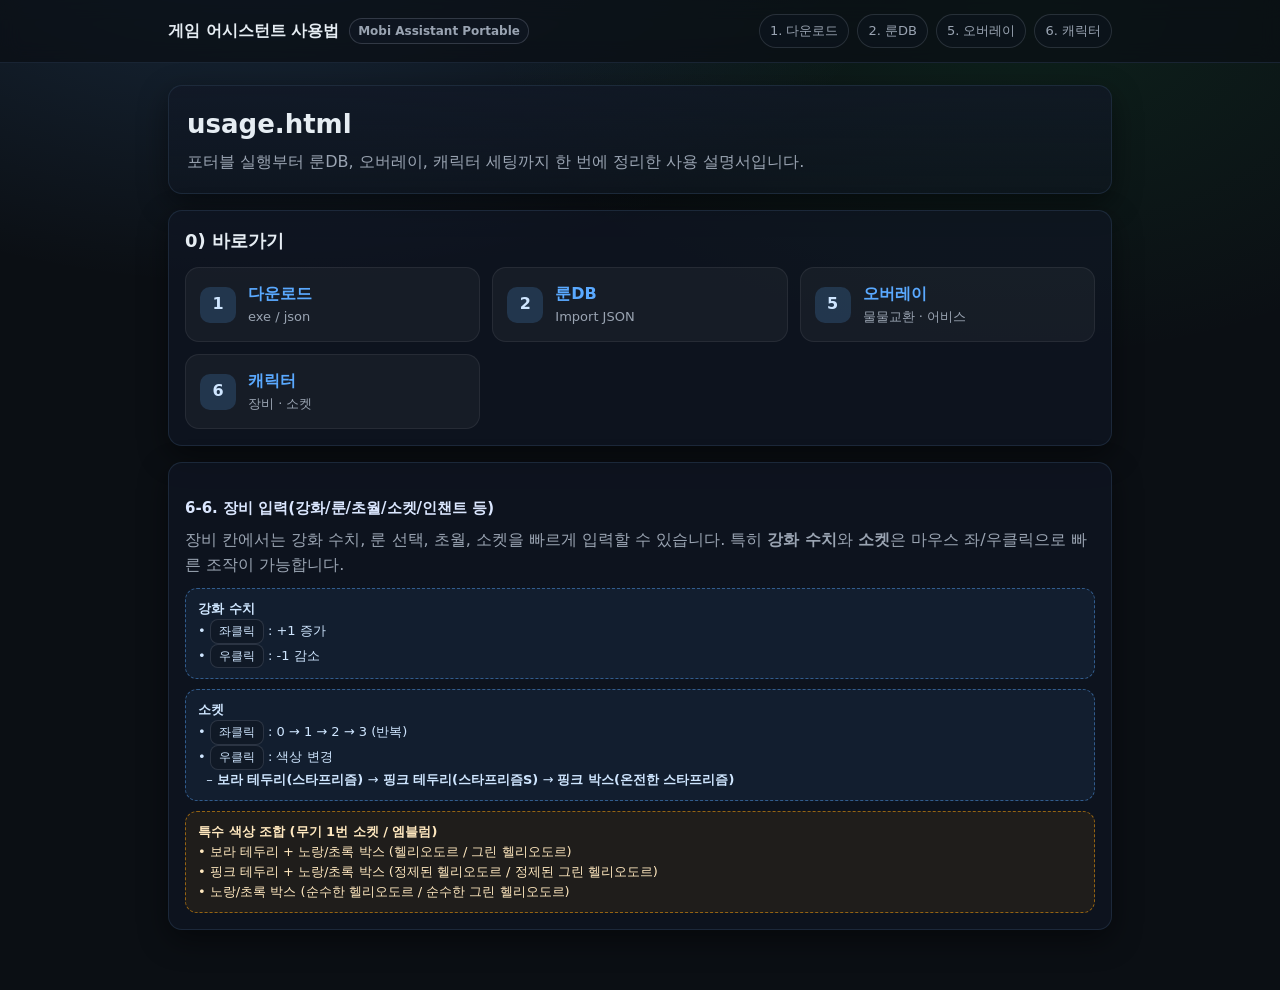
==== commit 2532b763: "usage.html" ====
--- a/usage.html
+++ b/usage.html
@@ -13,7 +13,6 @@
       --muted:#9aa4b2;
       --line:#223043;
       --accent:#5aa9ff;
-      --accent2:#22c55e;
       --warn:#f59e0b;
       --danger:#ef4444;
       --shadow: 0 10px 30px rgba(0,0,0,.45);
@@ -44,13 +43,12 @@
       padding:14px 18px;
       display:flex;
       align-items:center;
+      justify-content:space-between;
       gap:12px;
-      justify-content:space-between;
     }
     .brand{
       display:flex; align-items:center; gap:10px;
       font-weight:800;
-      letter-spacing:.2px;
     }
     .badge{
       font-size:12px;
@@ -61,9 +59,7 @@
       background: rgba(17,24,38,.6);
     }
     .nav{
-      display:flex; flex-wrap:wrap;
-      gap:8px;
-      justify-content:flex-end;
+      display:flex; flex-wrap:wrap; gap:8px;
     }
     .nav a{
       font-size:13px;
@@ -84,7 +80,7 @@
       background: linear-gradient(180deg, rgba(17,24,38,.78), rgba(15,23,34,.55));
       border-radius: var(--radius);
       box-shadow: var(--shadow);
-      padding:18px 18px 14px;
+      padding:18px;
     }
     .hero h1{margin:0 0 6px; font-size:26px}
     .hero p{margin:0; color:var(--muted)}
@@ -107,80 +103,73 @@
       color:#cfe6ff;
       font-size:13px;
     }
-    .hint b{color:#eaf4ff}
     .warn{
-      border:1px dashed rgba(245,158,11,.55);
+      border-color: rgba(245,158,11,.55);
       background: rgba(245,158,11,.08);
       color:#ffe8bf;
     }
-    .danger{
-      border:1px dashed rgba(239,68,68,.55);
-      background: rgba(239,68,68,.08);
-      color:#ffd0d0;
-    }
-    ul{margin:8px 0 0 18px; color:var(--text)}
+    ul{margin:8px 0 0 18px}
     li{margin:6px 0}
-    .grid{
+    .two{
       display:grid;
-      grid-template-columns: 1fr;
+      grid-template-columns:1fr;
       gap:14px;
-      margin-top:12px;
+    }
+    @media(min-width:900px){
+      .two{grid-template-columns:1fr 1fr}
     }
     figure{
       margin:0;
       border:1px solid rgba(34,48,67,.65);
-      border-radius: 14px;
+      border-radius:14px;
       overflow:hidden;
       background: rgba(15,23,34,.55);
     }
-    figure img{
-      width:100%;
-      display:block;
-      background:#0a0f16;
-    }
+    figure img{width:100%; display:block}
     figcaption{
       padding:10px 12px;
       border-top:1px solid rgba(34,48,67,.65);
       color:var(--muted);
       font-size:13px;
     }
-    .two{
-      display:grid;
-      grid-template-columns: 1fr;
-      gap:14px;
-    }
-    @media (min-width: 900px){
-      .two{ grid-template-columns: 1fr 1fr; }
-      .grid{ grid-template-columns: 1fr 1fr; }
-    }
-    .footer{
-      margin-top:18px;
-      color:var(--muted);
-      font-size:13px;
-      text-align:center;
-    }
-    .back{
-      display:inline-flex;
-      align-items:center;
-      gap:8px;
-      margin-top:14px;
-      padding:8px 12px;
-      border-radius:999px;
-      border:1px solid rgba(154,164,178,.25);
-      background: rgba(17,24,38,.35);
-      color:var(--muted);
-    }
-    .back:hover{color:var(--text); border-color: rgba(90,169,255,.45); text-decoration:none}
     .k{
       display:inline-block;
       padding:2px 8px;
       border-radius:8px;
       border:1px solid rgba(154,164,178,.20);
       background: rgba(15,23,34,.6);
-      color:#d7e2f2;
       font-size:12px;
-      vertical-align:middle;
-    }
+    }
+
+    /* 0) 바로가기 카드 */
+    .toc-grid{
+      display:grid;
+      grid-template-columns: repeat(auto-fit, minmax(220px,1fr));
+      gap:12px;
+      margin-top:12px;
+    }
+    .toc-card{
+      display:flex; gap:12px; align-items:center;
+      padding:14px;
+      border-radius:14px;
+      background: rgba(255,255,255,.04);
+      border:1px solid rgba(255,255,255,.07);
+      text-decoration:none;
+    }
+    .toc-card:hover{
+      background: rgba(255,255,255,.06);
+      border-color: rgba(90,169,255,.45);
+    }
+    .toc-num{
+      width:36px; height:36px;
+      border-radius:10px;
+      display:flex; align-items:center; justify-content:center;
+      font-weight:800;
+      background: rgba(90,169,255,.18);
+      color:#cfe6ff;
+    }
+    .toc-title{font-weight:800}
+    .toc-desc{font-size:13px; color:var(--muted)}
   </style>
 </head>
 
@@ -193,10 +182,9 @@
     </div>
     <nav class="nav">
       <a href="#download">1. 다운로드</a>
-      <a href="#runedb">2. 룬DB 연결</a>
-      <a href="#basic">3. 기본 사용</a>
-      <a href="#alarm">4. 알람</a>
+      <a href="#runedb">2. 룬DB</a>
       <a href="#overlay">5. 오버레이</a>
+      <a href="#character">6. 캐릭터</a>
     </nav>
   </div>
 </header>
@@ -204,287 +192,50 @@
 <main>
   <section class="hero">
     <h1>usage.html</h1>
-    <p>
-      이 페이지는 <span class="k">포터블 exe</span> 실행 + <span class="k">룬DB(JSON)</span> 가져오기 +
-      <span class="k">일일/주간 체크</span> + <span class="k">오버레이</span> 사용 흐름을 스크린샷 기반으로 정리한 문서입니다.
+    <p>포터블 실행부터 룬DB, 오버레이, 캐릭터 세팅까지 한 번에 정리한 사용 설명서입니다.</p>
+  </section>
+
+  <section class="card">
+    <h2>0) 바로가기</h2>
+    <div class="toc-grid">
+      <a class="toc-card" href="#download"><div class="toc-num">1</div><div><div class="toc-title">다운로드</div><div class="toc-desc">exe / json</div></div></a>
+      <a class="toc-card" href="#runedb"><div class="toc-num">2</div><div><div class="toc-title">룬DB</div><div class="toc-desc">Import JSON</div></div></a>
+      <a class="toc-card" href="#overlay"><div class="toc-num">5</div><div><div class="toc-title">오버레이</div><div class="toc-desc">물물교환 · 어비스</div></div></a>
+      <a class="toc-card" href="#character"><div class="toc-num">6</div><div><div class="toc-title">캐릭터</div><div class="toc-desc">장비 · 소켓</div></div></a>
+    </div>
+  </section>
+
+  <!-- 6-6 핵심 파트 -->
+  <section id="character" class="card">
+    <h3>6-6. 장비 입력(강화/룬/초월/소켓/인챈트 등)</h3>
+
+    <p style="margin:0;color:var(--muted)">
+      장비 칸에서는 강화 수치, 룬 선택, 초월, 소켓을 빠르게 입력할 수 있습니다.
+      특히 <b>강화 수치</b>와 <b>소켓</b>은 마우스 좌/우클릭으로 빠른 조작이 가능합니다.
     </p>
-    <a class="back" href="./index.html">← index로 돌아가기</a>
+
+    <div class="hint">
+      <b>강화 수치</b><br/>
+      • <span class="k">좌클릭</span> : +1 증가<br/>
+      • <span class="k">우클릭</span> : -1 감소
+    </div>
+
+    <div class="hint">
+      <b>소켓</b><br/>
+      • <span class="k">좌클릭</span> : 0 → 1 → 2 → 3 (반복)<br/>
+      • <span class="k">우클릭</span> : 색상 변경<br/>
+      &nbsp;&nbsp;– <b>보라 테두리(스타프리즘)</b> →
+      <b>핑크 테두리(스타프리즘S)</b> →
+      <b>핑크 박스(온전한 스타프리즘)</b>
+    </div>
+
+    <div class="hint warn">
+      <b>특수 색상 조합 (무기 1번 소켓 / 엠블럼)</b><br/>
+      • 보라 테두리 + 노랑/초록 박스 (헬리오도르 / 그린 헬리오도르)<br/>
+      • 핑크 테두리 + 노랑/초록 박스 (정제된 헬리오도르 / 정제된 그린 헬리오도르)<br/>
+      • 노랑/초록 박스 (순수한 헬리오도르 / 순수한 그린 헬리오도르)
+    </div>
   </section>
-
-  <!-- 1. 다운로드 -->
-  <section id="download" class="card">
-    <h2>1) 다운로드</h2>
-    <ul>
-      <li><b>Releases</b> 페이지의 <b>Assets</b>에서 파일을 받습니다.</li>
-      <li>기본적으로 <b>exe(프로그램)</b>와 <b>mabi_rune_db.json(룬DB)</b> 두 개가 있습니다.</li>
-    </ul>
-
-    <div class="grid">
-      <figure>
-        <img src="./usage_image/01_dl.png" alt="다운로드(릴리즈 에셋)" />
-        <figcaption>
-          Releases → Assets에서 <b>MobiAssistant-Portable-xxxx.exe</b>와 <b>mabi_rune_db.json</b>을 다운로드
-        </figcaption>
-      </figure>
-      <div class="hint warn">
-        <b>팁</b><br/>
-        exe만 받아도 실행은 되지만, 룬DB를 같이 쓰려면 <b>mabi_rune_db.json</b>을 가져오면 편합니다.
-      </div>
-    </div>
-  </section>
-
-  <!-- 2. 룬DB 연결 -->
-  <section id="runedb" class="card">
-    <h2>2) 룬DB(JSON) 연결</h2>
-
-    <h3>2-1. 메인에서 룬 데이터베이스로 이동</h3>
-    <div class="two">
-      <figure>
-        <img src="./usage_image/02_1.png" alt="메인에서 룬 데이터베이스 관리 버튼" />
-        <figcaption>메인 하단의 <b>룬 데이터베이스 관리</b> 버튼</figcaption>
-      </figure>
-      <figure>
-        <img src="./usage_image/02_2.png" alt="룬 데이터베이스 화면 Import JSON 버튼" />
-        <figcaption>룬 데이터베이스 화면 우측 상단의 <b>Import JSON</b></figcaption>
-      </figure>
-    </div>
-
-    <h3>2-2. JSON 파일 선택</h3>
-    <div class="two">
-      <figure>
-        <img src="./usage_image/02_3.png" alt="파일 선택창에서 mabi_rune_db.json 선택" />
-        <figcaption>파일 선택창에서 <b>mabi_rune_db.json</b> 선택 후 <b>열기</b></figcaption>
-      </figure>
-      <figure>
-        <img src="./usage_image/02_4.png" alt="룬 목록이 로드된 화면" />
-        <figcaption>정상 로드되면 상단에 총 개수가 잡히고, 목록이 표시됩니다.</figcaption>
-      </figure>
-    </div>
-
-    <div class="hint">
-      <b>참고</b><br/>
-      룬DB는 Import/Export로 관리합니다. (친구에게 배포할 때도 JSON만 공유하면 동일하게 세팅 가능)
-    </div>
-  </section>
-
-  <!-- 3. 기본 사용 -->
-  <section id="basic" class="card">
-    <h2>3) 기본 사용환경 예시</h2>
-    <ul>
-      <li>메인 화면에서 <b>캐릭터 슬롯</b>, <b>일일/주간/주말 체크</b>, <b>상점 체크</b>를 한 화면에서 관리합니다.</li>
-      <li>슬롯 수(#1~#6)는 캐릭터바에서 늘릴 수 있습니다.</li>
-    </ul>
-
-    <figure>
-      <img src="./usage_image/03_norm.png" alt="기본 사용환경 예시" />
-      <figcaption>기본 화면 예시 (체크박스/카운트/하단 버튼)</figcaption>
-    </figure>
-  </section>
-
-  <!-- 4. 알람 -->
-  <section id="alarm" class="card">
-    <h2>4) 알람</h2>
-    <ul>
-      <li><b>결계 / 검은구멍 / 필드보스</b> 알람을 켜고, 남은 시간을 확인할 수 있습니다.</li>
-      <li>검은구멍은 <b>갱신 타이머</b> 기준으로 관리됩니다. (예: 남은 시간 표시)</li>
-    </ul>
-
-    <figure>
-      <img src="./usage_image/04_blackhole.png" alt="검은구멍 알람 예시" />
-      <figcaption>알람 ON/OFF 및 남은 시간 표시 예시</figcaption>
-    </figure>
-
-    <div class="hint warn">
-      <b>팁</b><br/>
-      알람은 “켜두고 보는 용도”에 가깝고, 체크박스(퀘스트/오버레이)는 “완료 여부 기록” 용도라고 보면 됨.
-    </div>
-  </section>
-
-  <!-- 5. 오버레이 -->
-  <section id="overlay" class="card">
-    <h2>5) 오버레이</h2>
-    <p style="margin:0;color:var(--muted)">
-      오버레이는 메인 체크보드에서 <b>특정 항목(일일물교/주간물교/어비스/레이드 등)</b>을 눌렀을 때 뜨는 “상세 체크창”입니다.
-    </p>
-
-    <h3>5-1. 물물교환 오버레이</h3>
-    <div class="two">
-      <figure>
-        <img src="./usage_image/05_0.png" alt="메인 하단 물물교환 버튼" />
-        <figcaption>메인 하단의 <b>물물교환</b> 버튼</figcaption>
-      </figure>
-      <figure>
-        <img src="./usage_image/05_1.png" alt="일일 물물교환 오버레이(비어있음)" />
-        <figcaption>일일 물물교환 오버레이 (등록된 교환식이 없으면 0개 표시)</figcaption>
-      </figure>
-    </div>
-
-    <div class="grid">
-      <figure>
-        <img src="./usage_image/05_1_1.png" alt="물물교환 진행 화면에서 물물교환 DB 버튼" />
-        <figcaption>물물교환 진행 화면 → 우측 상단 <b>물물교환 DB</b>로 이동</figcaption>
-      </figure>
-
-      <figure>
-        <img src="./usage_image/05_1_2.png" alt="물물교환 DB에서 새 교환식 추가 버튼" />
-        <figcaption>물물교환 DB → <b>+ 새 교환식</b>으로 교환식 추가</figcaption>
-      </figure>
-
-      <figure>
-        <img src="./usage_image/05_1_3.png" alt="교환식 입력 폼" />
-        <figcaption>마을/NPC/주는 것/받는 것/주기/대상 입력 후 <b>저장</b></figcaption>
-      </figure>
-
-      <figure>
-        <img src="./usage_image/05_1_4.png" alt="교환식 목록과 ON 체크" />
-        <figcaption>목록에서 <b>ON</b>을 켜야 오버레이에 표시됩니다.</figcaption>
-      </figure>
-
-      <figure>
-        <img src="./usage_image/05_1_5.png" alt="주간 물물교환 오버레이에 표시" />
-        <figcaption>오버레이에 주간 물물교환이 표시된 예시</figcaption>
-      </figure>
-
-      <div class="hint">
-        <b>정리</b><br/>
-        물물교환은 <b>DB에 교환식을 등록</b> → <b>ON 활성화</b> → 오버레이에서 캐릭터별 체크로 관리하는 흐름입니다.
-      </div>
-    </div>
-
-    <h3>5-2. 어비스/레이드 오버레이</h3>
-    <div class="two">
-      <figure>
-        <img src="./usage_image/05_1_6.png" alt="메인에서 어비스/레이드 항목" />
-        <figcaption>메인 체크보드에서 <b>어비스/레이드</b> 항목을 눌러 오버레이 열기</figcaption>
-      </figure>
-      <figure>
-        <img src="./usage_image/05_2.png" alt="어비스 오버레이 (항목 없음)" />
-        <figcaption>어비스 오버레이: 항목이 없으면 <b>+추가</b>로 항목을 먼저 등록</figcaption>
-      </figure>
-    </div>
-
-    <div class="grid">
-      <figure>
-        <img src="./usage_image/05_2_1.png" alt="어비스 항목 추가 입력" />
-        <figcaption>항목 이름 입력 후 확인</figcaption>
-      </figure>
-
-      <figure>
-        <img src="./usage_image/05_2_2.png" alt="레이드 오버레이 예시(항목 존재)" />
-        <figcaption>레이드 오버레이 예시: 항목별로 캐릭터(#1~#4 등) 체크</figcaption>
-      </figure>
-
-      <figure>
-        <img src="./usage_image/05_3.png" alt="메인 체크보드 반영" />
-        <figcaption>오버레이에서 체크한 결과는 메인 체크보드에도 반영됩니다.</figcaption>
-      </figure>
-
-      <div class="hint warn">
-        <b>팁</b><br/>
-        오버레이 항목은 “직접 쓰는 리스트”라서, 본인이 도는 어비스/레이드 이름만 추가해두면 됨.
-      </div>
-    </div>
-  </section>
-
-  <!-- 6. 캐릭터/룬/세팅(추가 스크린샷 파트) -->
-  <section id="character" class="card">
-    <h2>추가: 캐릭터 세팅(직업/장신구/개조/장비)</h2>
-
-    <h3>6-1. 슬롯 추가 / 슬롯 확장</h3>
-    <div class="two">
-      <figure>
-        <img src="./usage_image/06_1.png" alt="메인에서 슬롯 추가 버튼" />
-        <figcaption>캐릭터바에서 <b>+ 슬롯 추가</b></figcaption>
-      </figure>
-      <figure>
-        <img src="./usage_image/06_2.png" alt="슬롯이 추가된 화면" />
-        <figcaption>슬롯이 추가되면 메인 체크보드도 #2 컬럼이 함께 늘어납니다.</figcaption>
-      </figure>
-    </div>
-
-    <h3>6-2. 캐릭터 페이지에서 직업 선택</h3>
-    <div class="two">
-      <figure>
-        <img src="./usage_image/06_4.png" alt="캐릭터 페이지 진입" />
-        <figcaption>캐릭터 슬롯을 클릭하면 캐릭터 상세 페이지로 이동</figcaption>
-      </figure>
-      <figure>
-        <img src="./usage_image/06_6.png" alt="직업 드롭다운에서 직업 선택" />
-        <figcaption><b>직업</b> 드롭다운에서 클래스 선택</figcaption>
-      </figure>
-    </div>
-
-    <div class="hint">
-      <b>중요</b><br/>
-      직업을 선택하면 메인페이지 캐릭터 슬롯/표시가 함께 바뀝니다.
-    </div>
-
-    <!-- ✅ 요청 반영: 직업 선택 후 메인 반영 (06_7) -->
-    <figure style="margin-top:12px">
-      <img src="./usage_image/06_7.png" alt="직업 선택이 메인페이지에 반영된 화면" />
-      <figcaption><b>직업 목록에서 클래스 선택 → 메인 페이지에 반영됨</b> (06_7)</figcaption>
-    </figure>
-
-    <h3>6-3. 장신구 선택 → 장비칸에 자동 반영</h3>
-    <div class="two">
-      <figure>
-        <img src="./usage_image/06_8.png" alt="장신구 드롭다운 선택" />
-        <figcaption>장신구(3칸)를 선택합니다.</figcaption>
-      </figure>
-
-      <!-- ✅ 요청 반영: 장신구 선택시 장비칸 반영 (06_9) -->
-      <figure>
-        <img src="./usage_image/06_9.png" alt="장신구 선택이 장비칸에 반영" />
-        <figcaption><b>장신구 선택 → 아래 장비칸(목걸이/반지)에 반영</b> (06_9)</figcaption>
-      </figure>
-    </div>
-
-    <h3>6-4. 스킬 개조 선택</h3>
-    <!-- ✅ 요청 반영: 스킬개조 이미지 정확히 (06_10) -->
-    <figure>
-      <img src="./usage_image/06_10.png" alt="개조(1~6) 선택 UI" />
-      <figcaption><b>개조 1~6</b> 선택 (스킬 개조 단계/프리셋 개념)</figcaption>
-    </figure>
-
-    <h3>6-5. 스킬 태그 / 펫 메모</h3>
-    <div class="two">
-      <figure>
-        <img src="./usage_image/06_11.png" alt="스킬 태그" />
-        <figcaption>스킬 태그(예: 연타/강타/방해 등)를 기록</figcaption>
-      </figure>
-      <figure>
-        <img src="./usage_image/06_12.png" alt="펫 정보" />
-        <figcaption>펫: 등급/스탯/태그/스킬 등을 메모처럼 기록</figcaption>
-      </figure>
-    </div>
-
-    <h3>6-6. 장비 입력(강화/룬/초월/소켓/인챈트 등)</h3>
-    <div class="two">
-      <figure>
-        <img src="./usage_image/06_13.png" alt="장비 입력 핵심 영역" />
-        <figcaption>장비: 강화 수치 / 장비 선택 / 초월 / 소켓 등을 입력</figcaption>
-      </figure>
-      <figure>
-        <img src="./usage_image/06_14.png" alt="세분화 화면" />
-        <figcaption><b>세분화</b>를 누르면 장비별 상세 입력(인챈트/중복 등) 화면으로 확장</figcaption>
-      </figure>
-    </div>
-
-    <figure>
-      <img src="./usage_image/06_15.png" alt="인챈트/중복 입력 예시" />
-      <figcaption>상세 입력 예시: 인챈트/중복 세팅 값 기록</figcaption>
-    </figure>
-
-    <div class="hint danger">
-      <b>주의</b><br/>
-      이 페이지의 스크린샷 파일명은 저장소의 <b>/usage_image</b> 폴더에 있는 파일명을 그대로 사용합니다.<br/>
-      파일명을 바꾸면, 여기 img 경로도 같이 바꿔야 합니다.
-    </div>
-  </section>
-
-  <div class="footer">
-    © Mobi Assistant · usage.html
-  </div>
 </main>
 </body>
 </html>
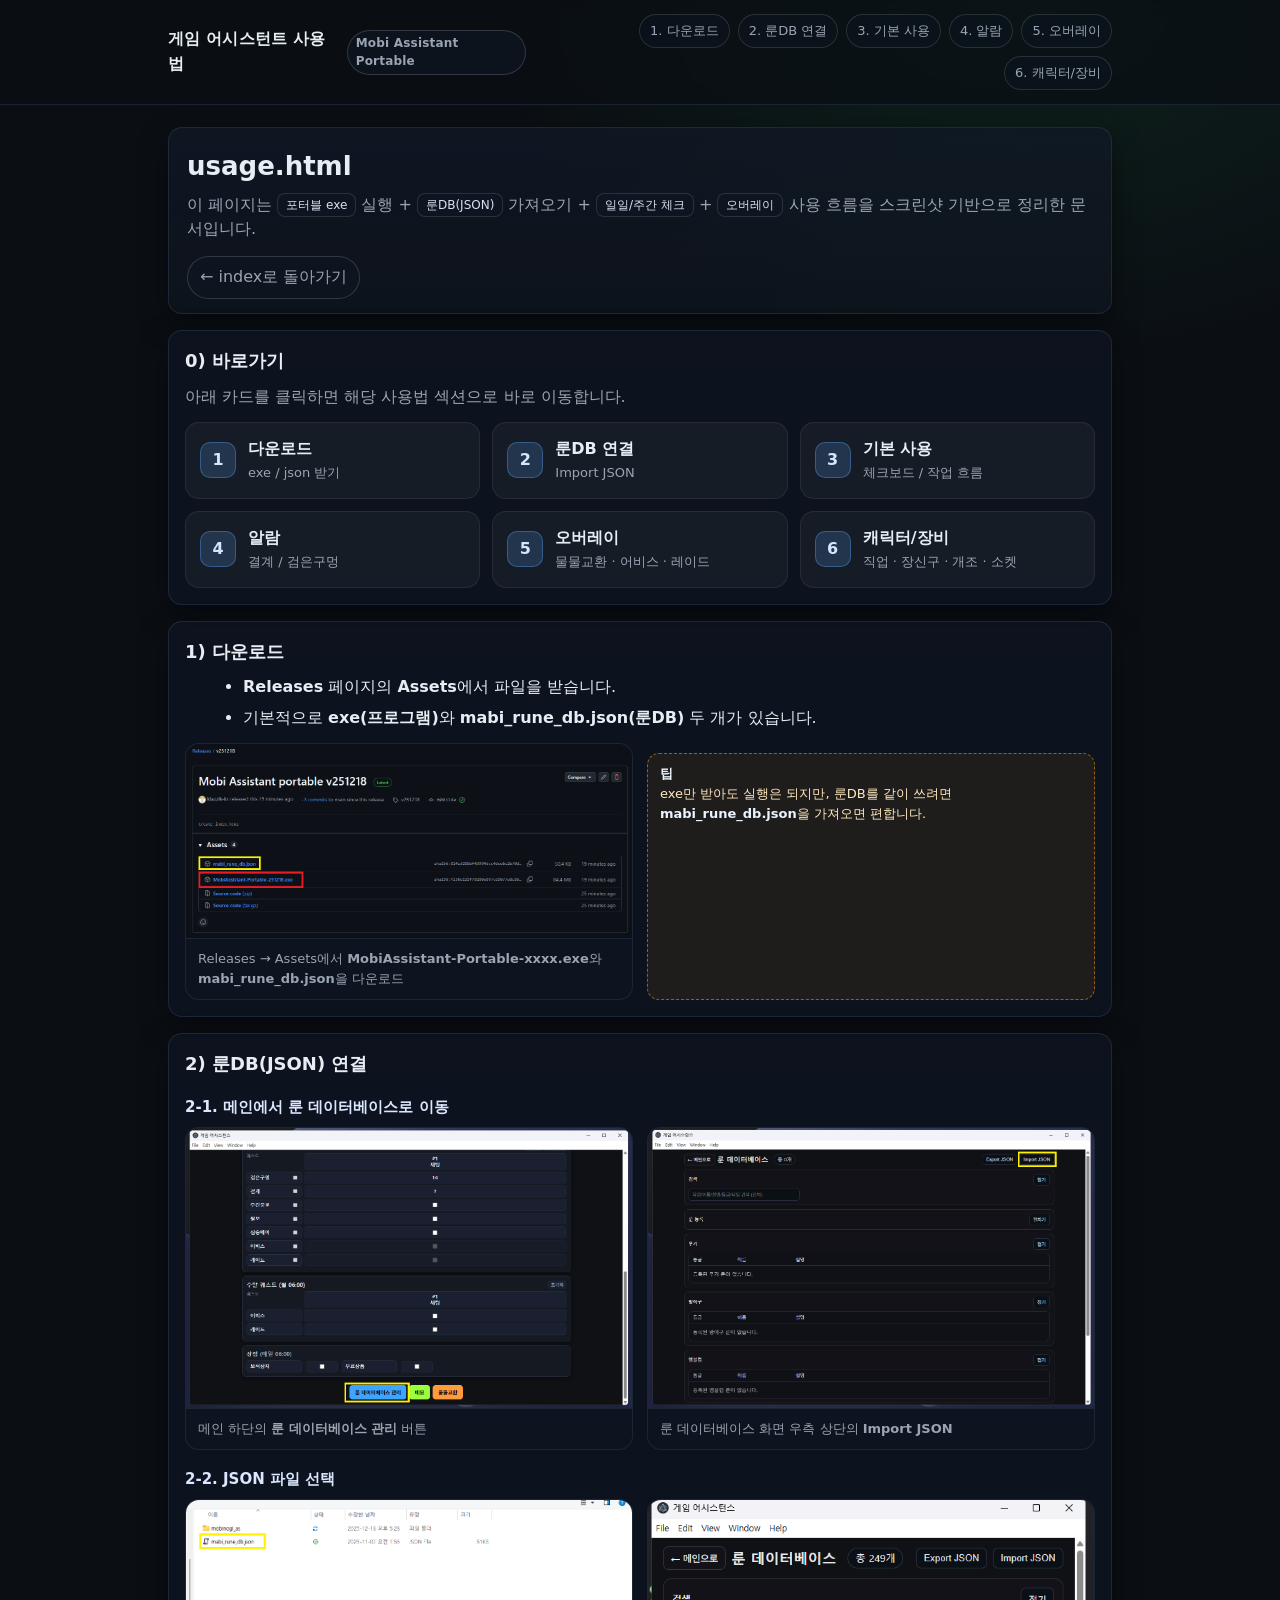
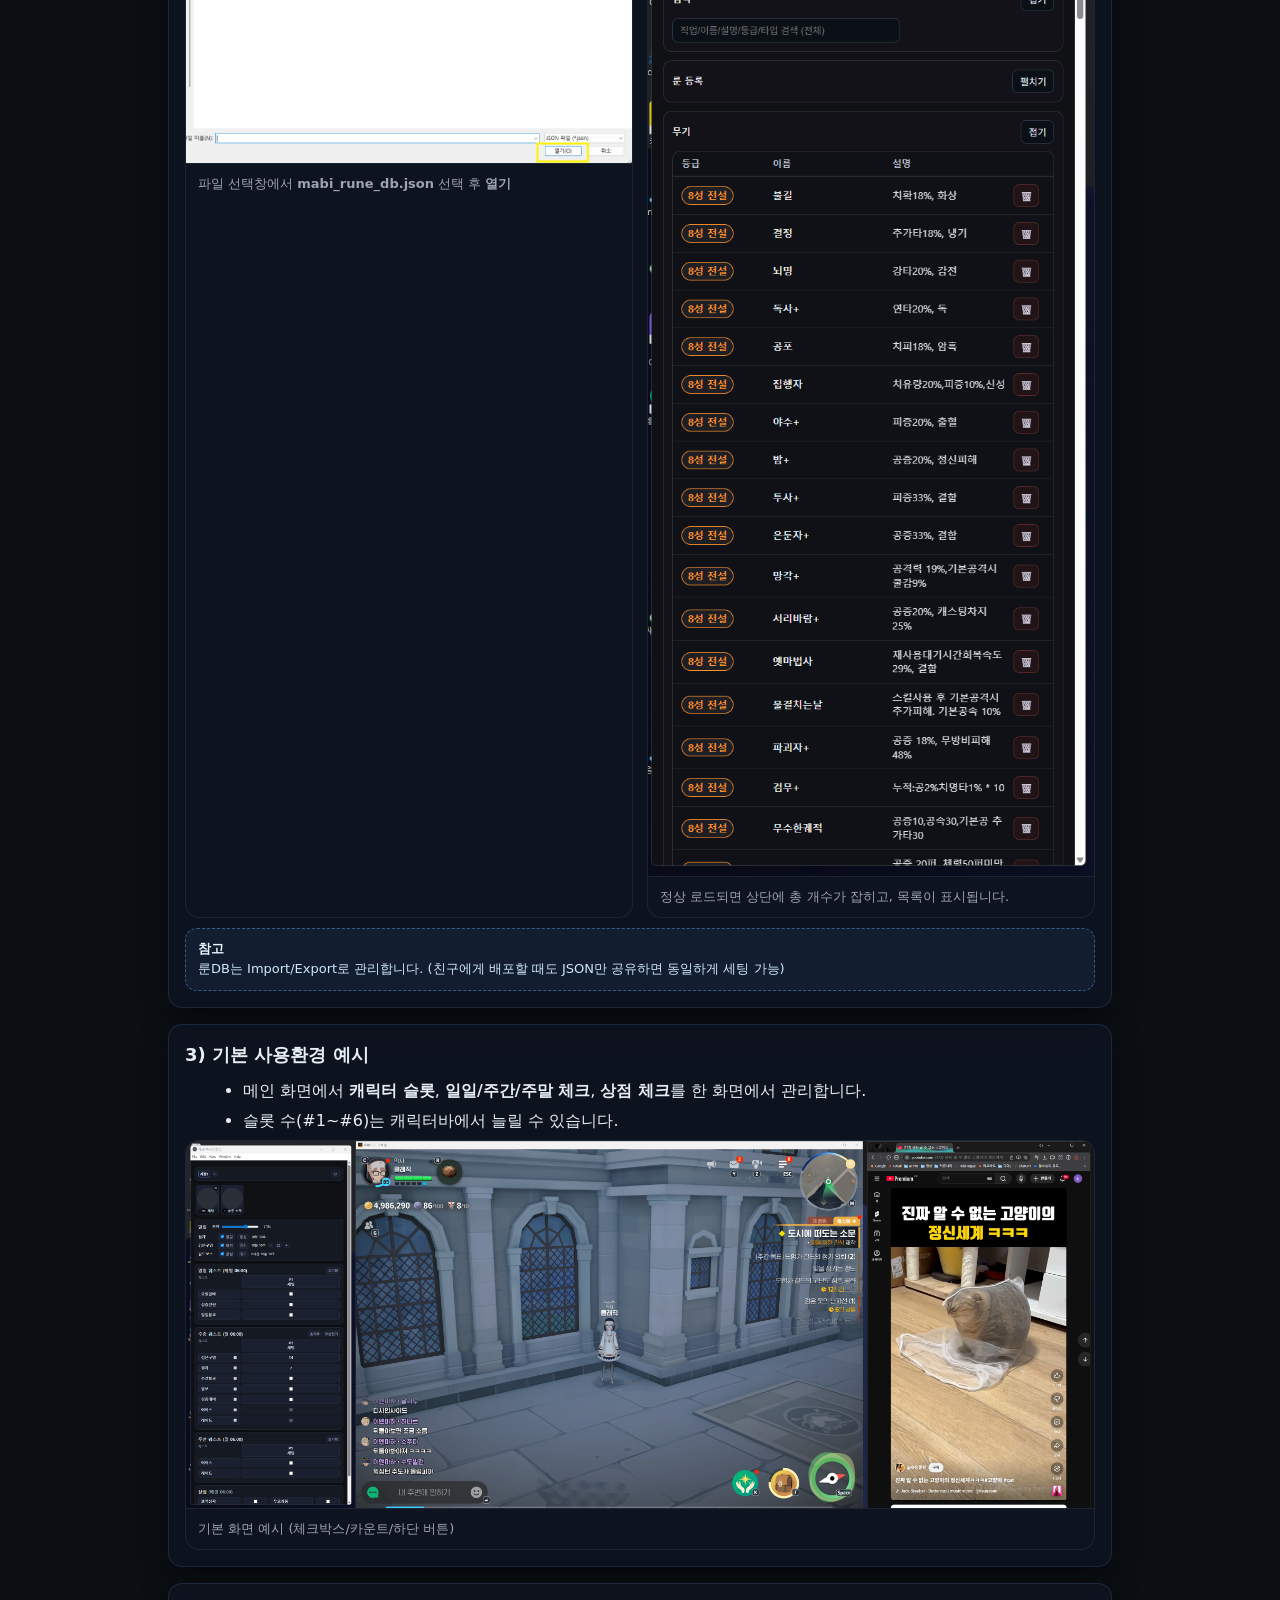
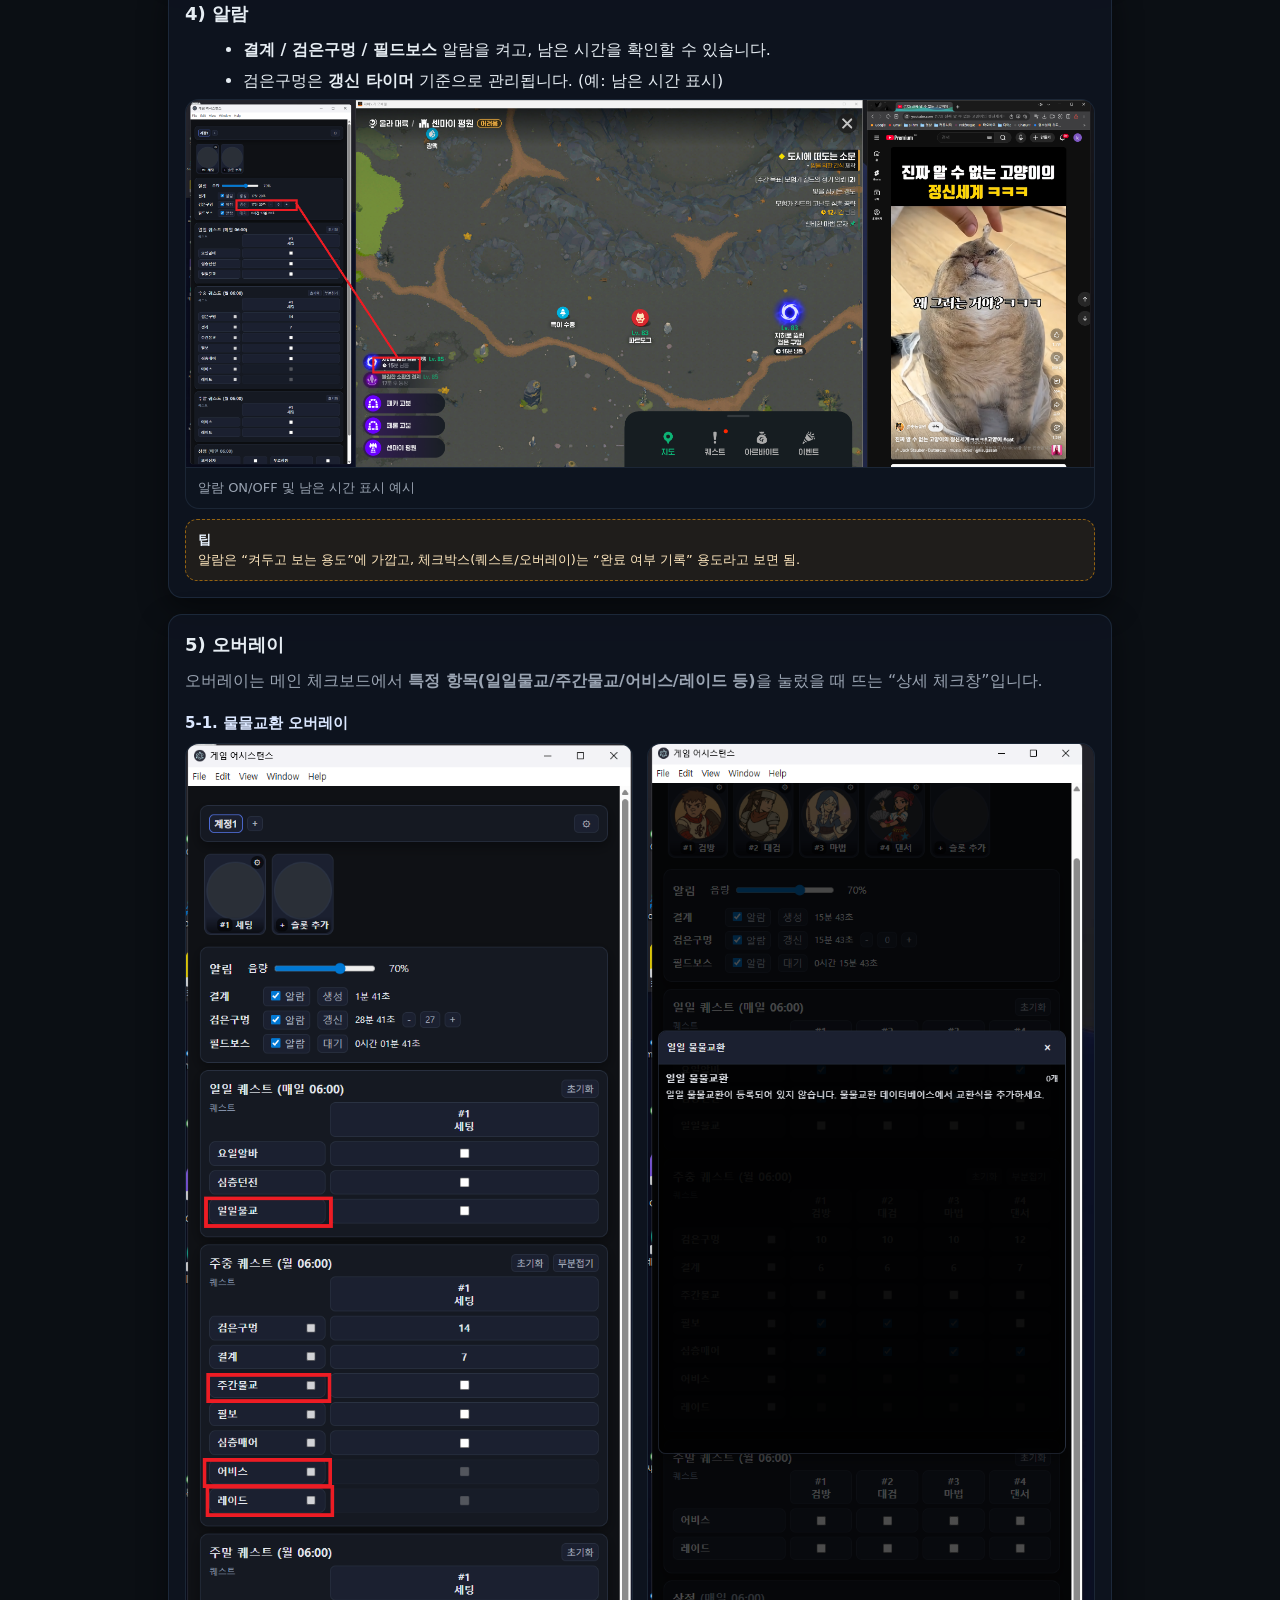
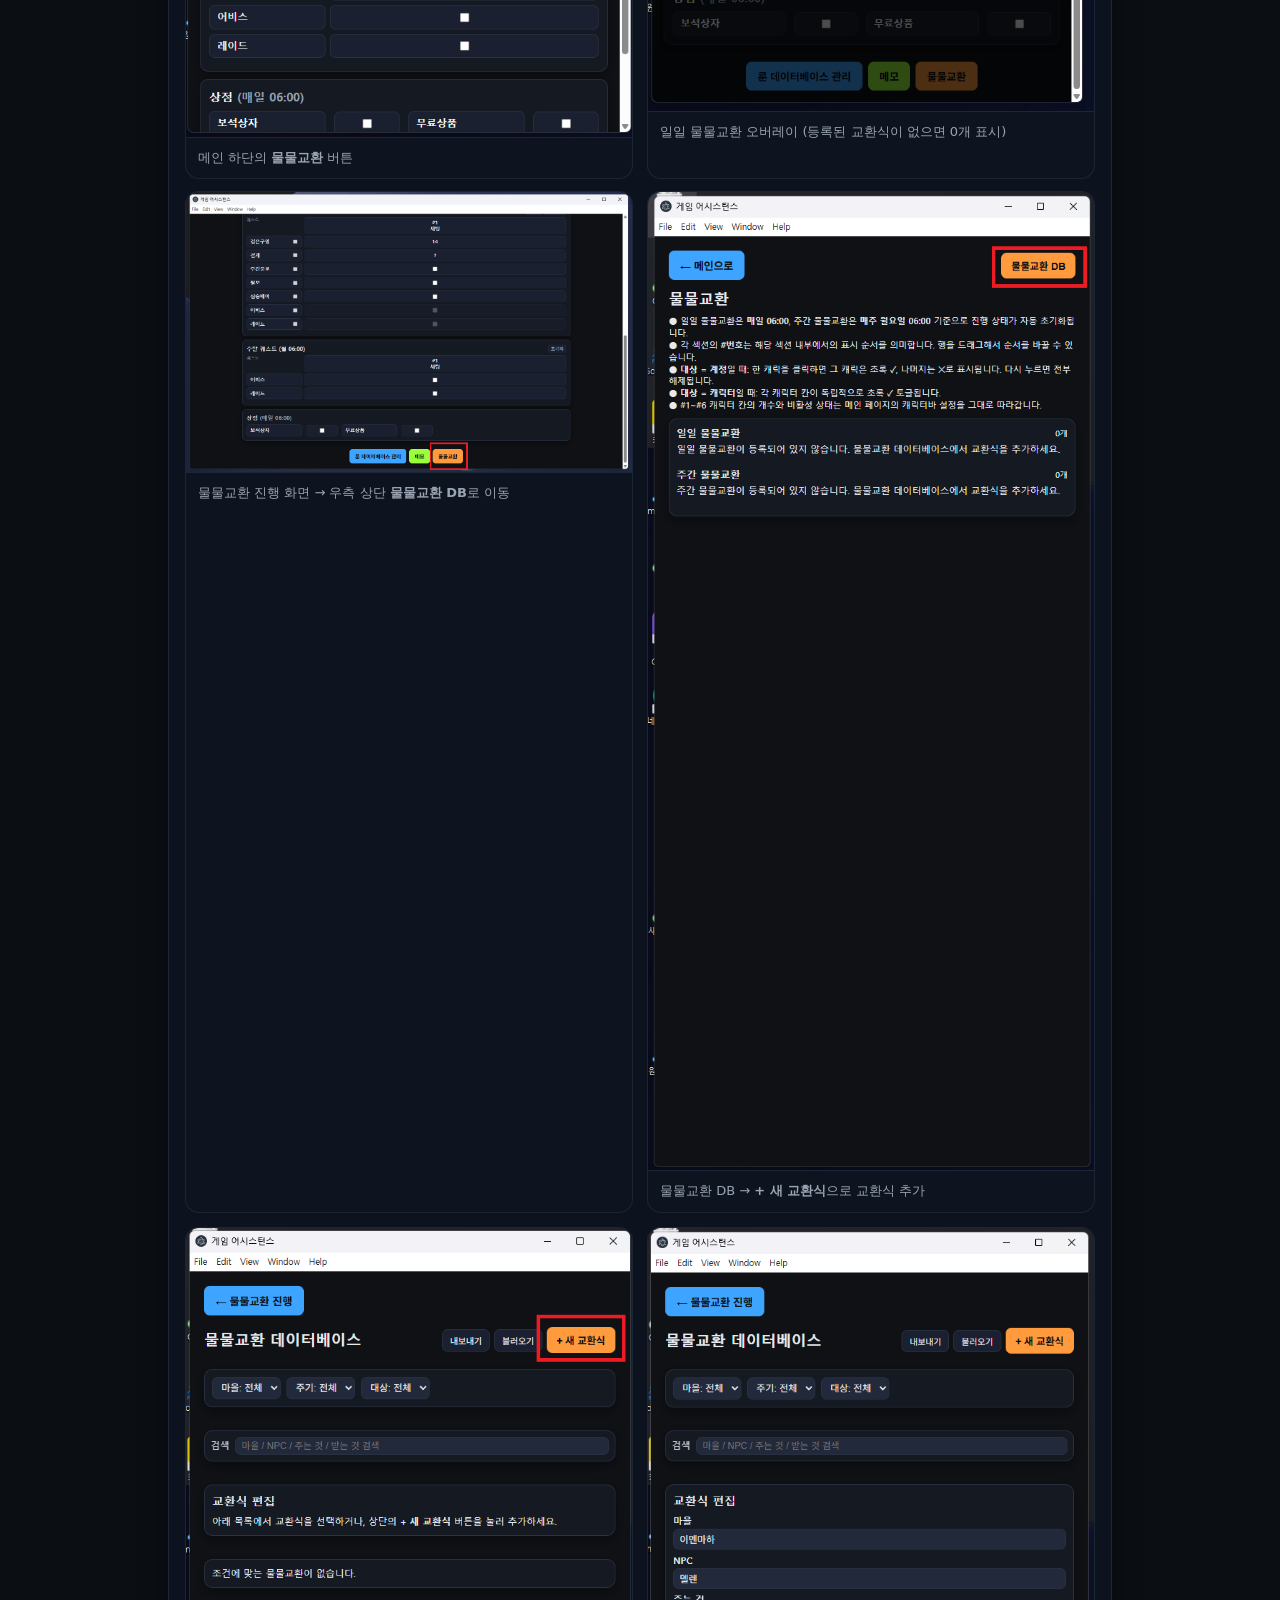
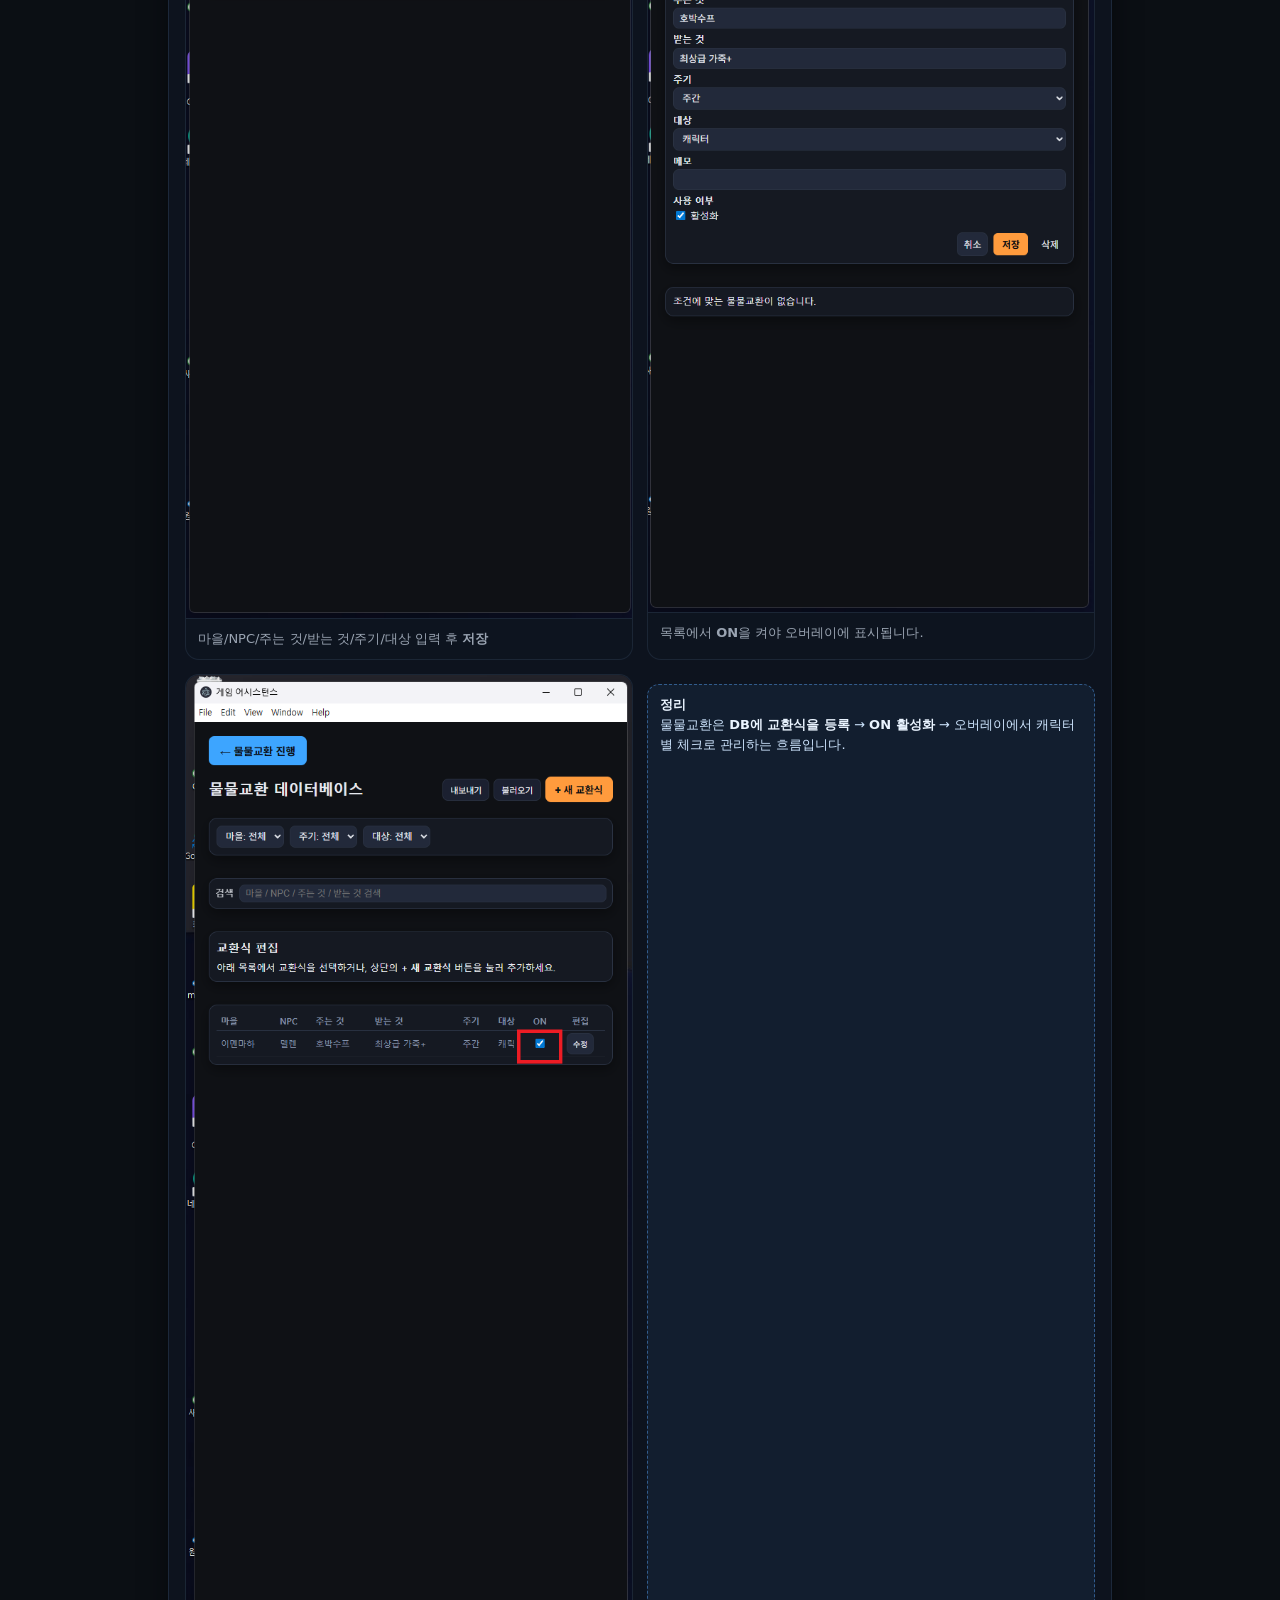
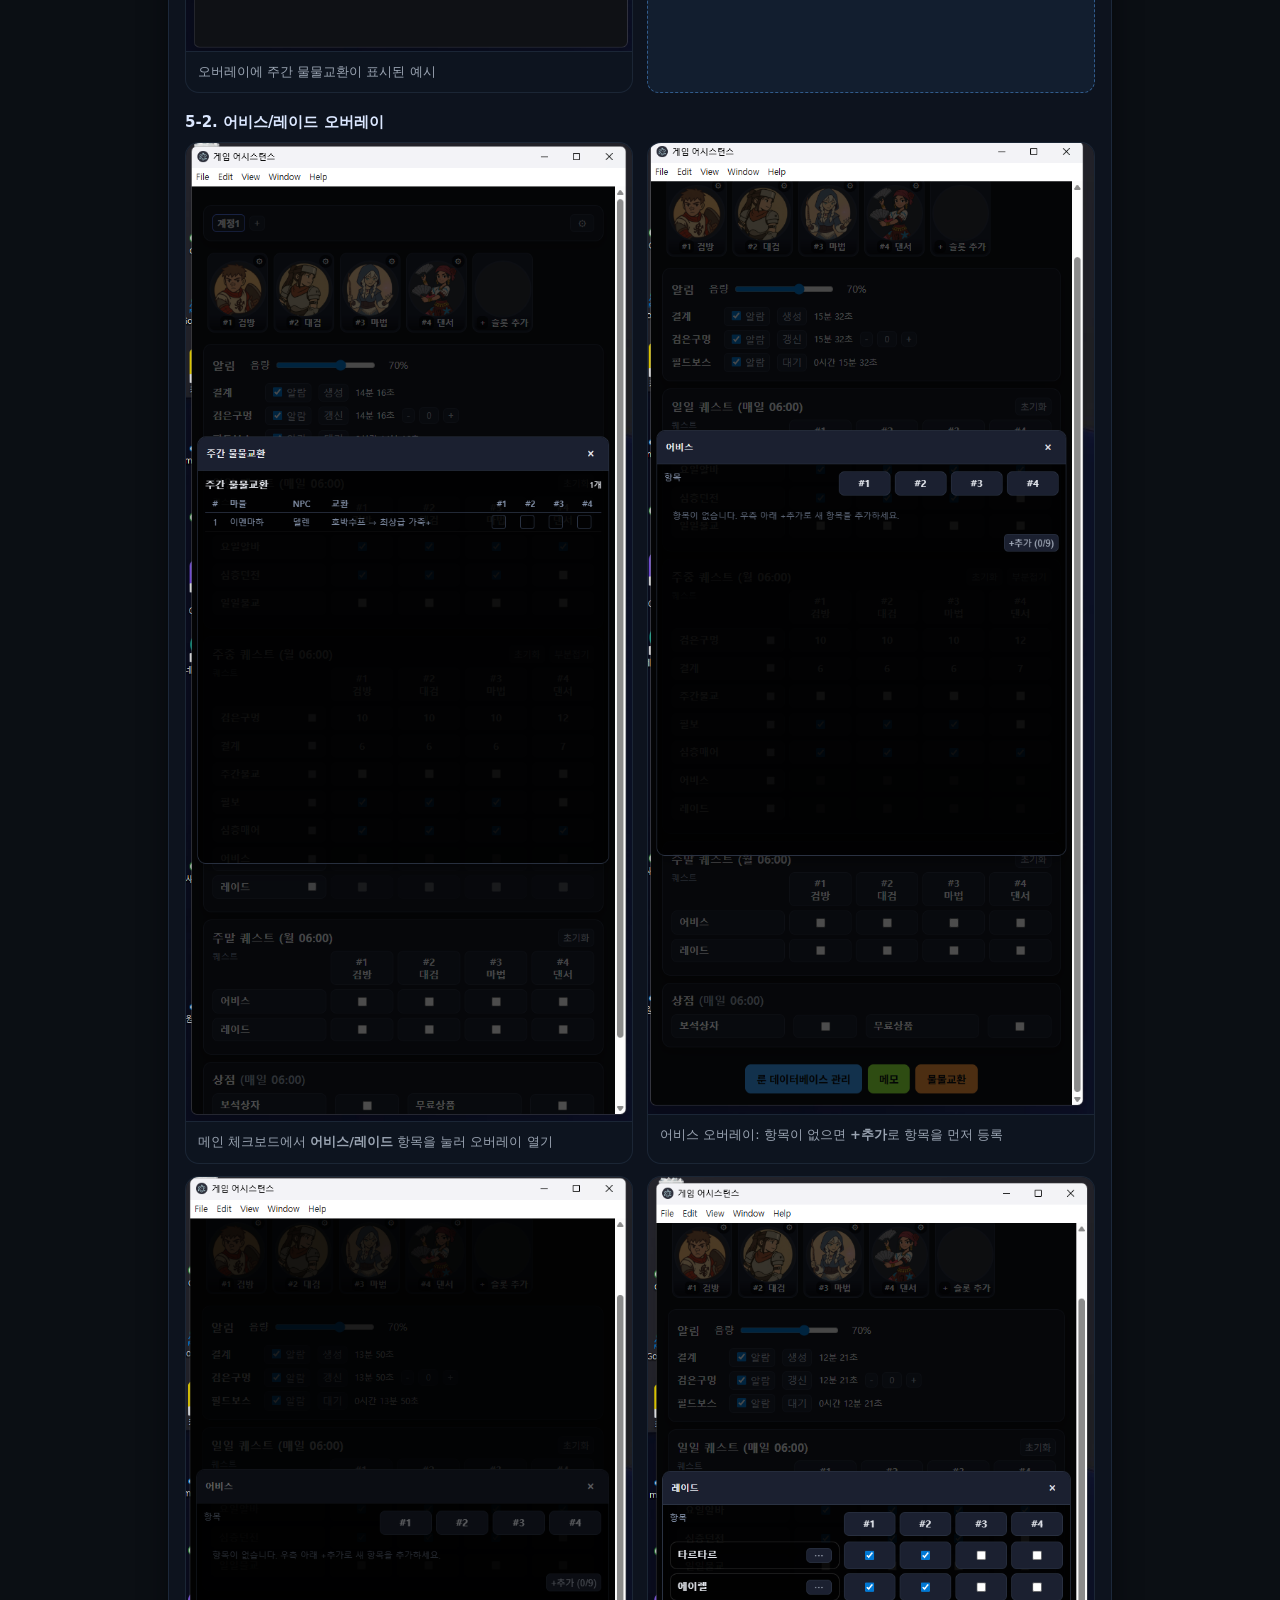
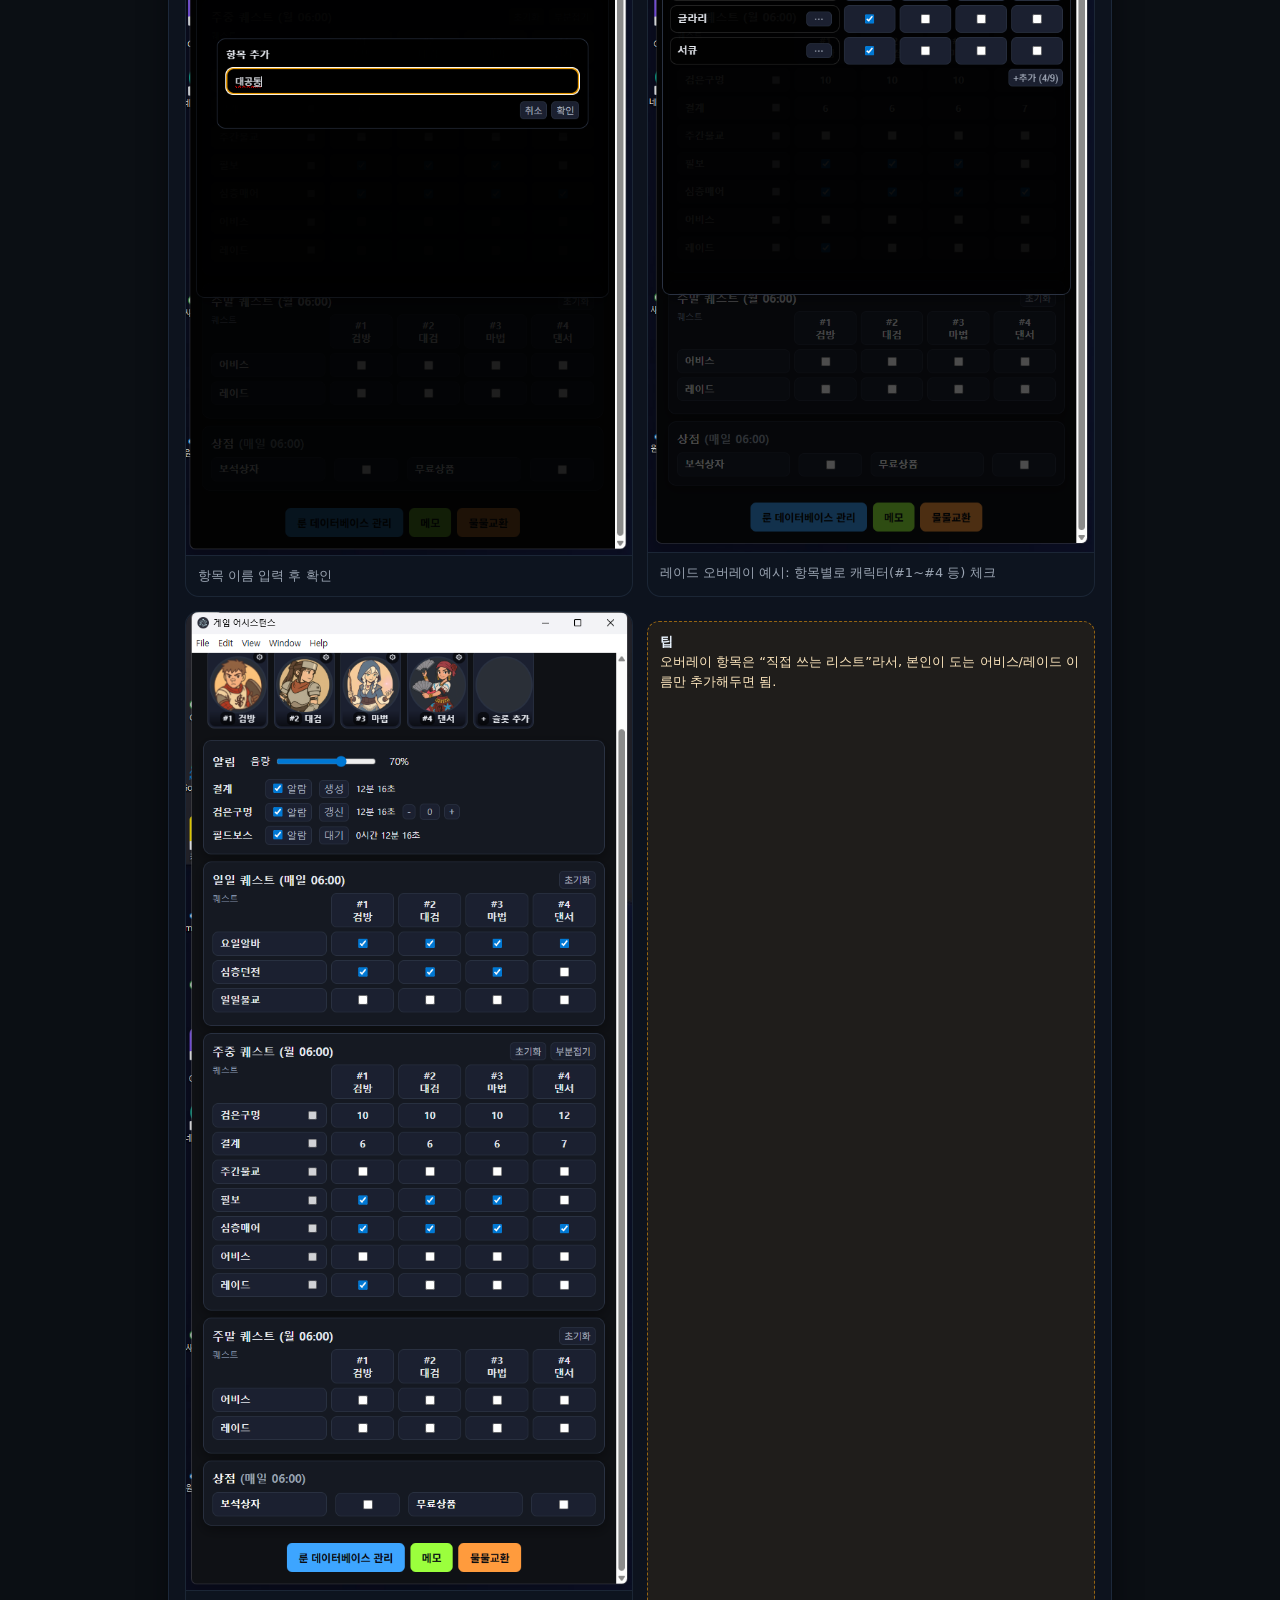
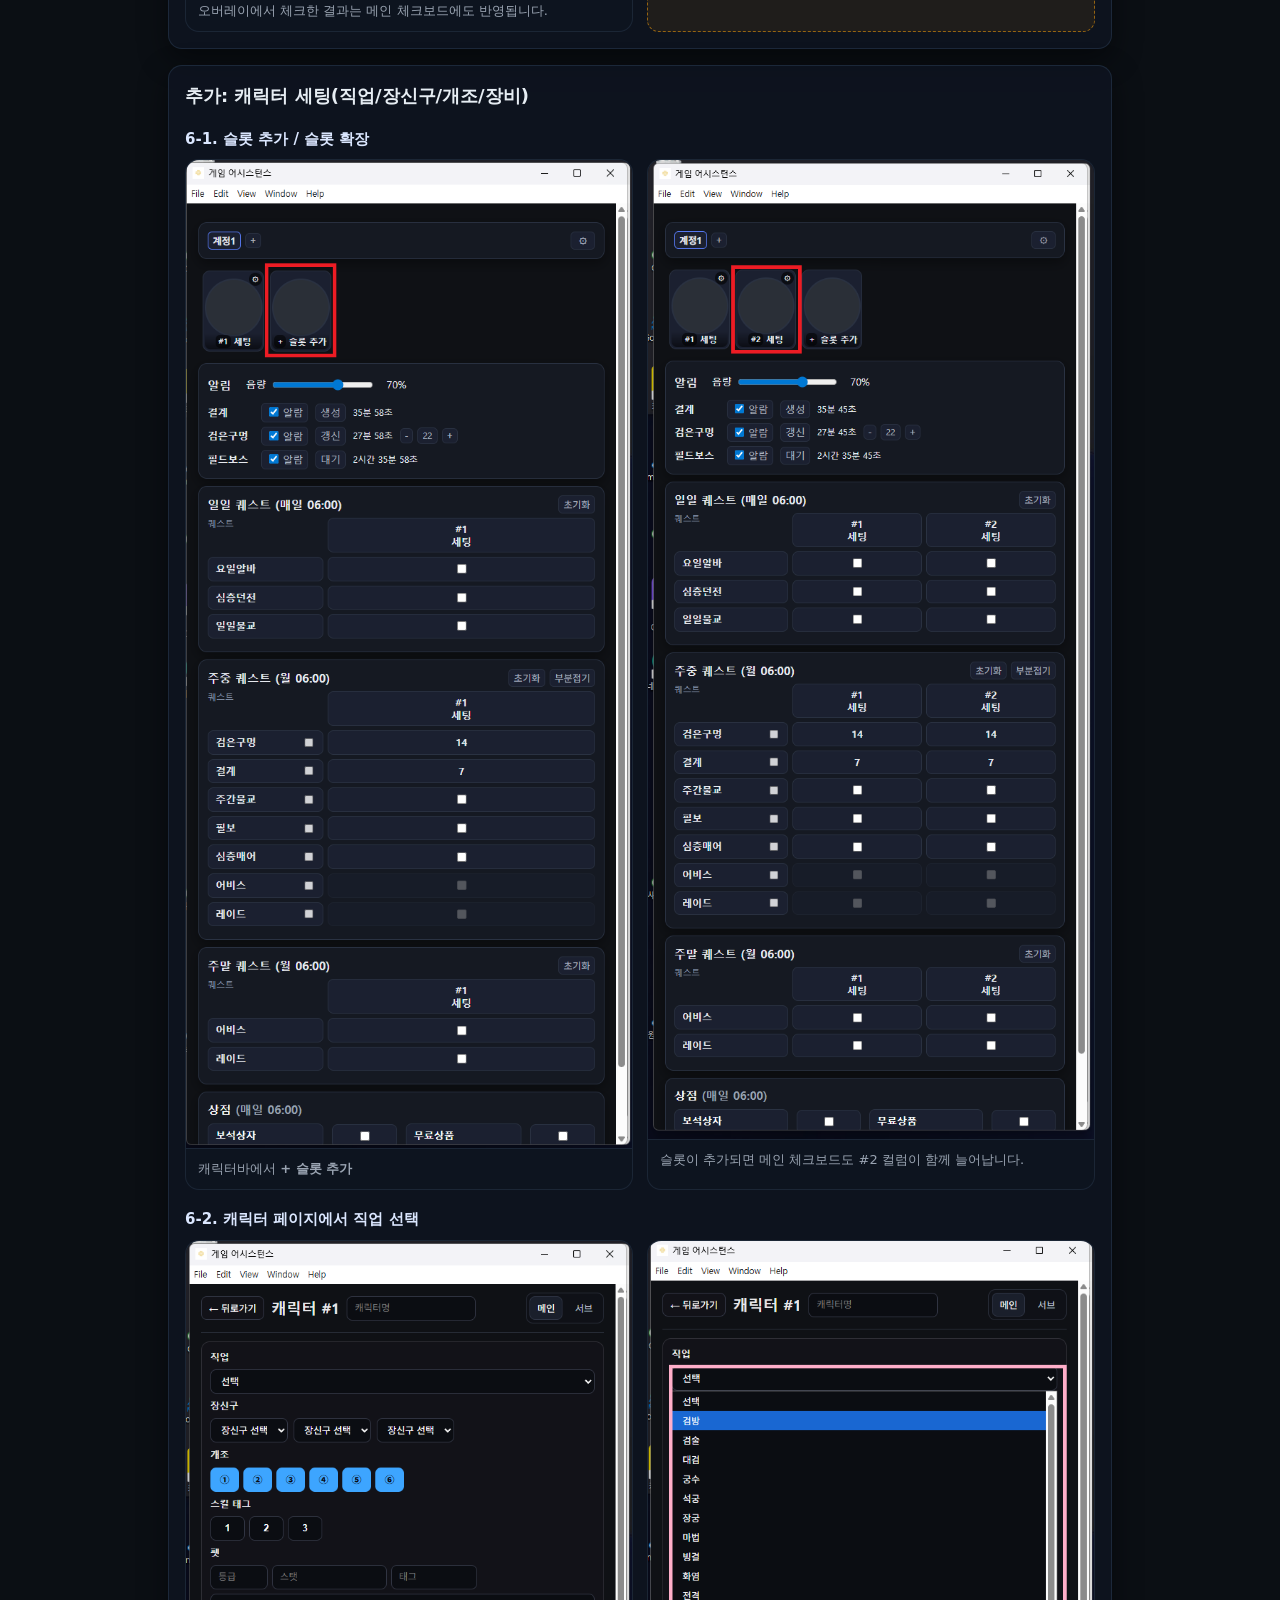
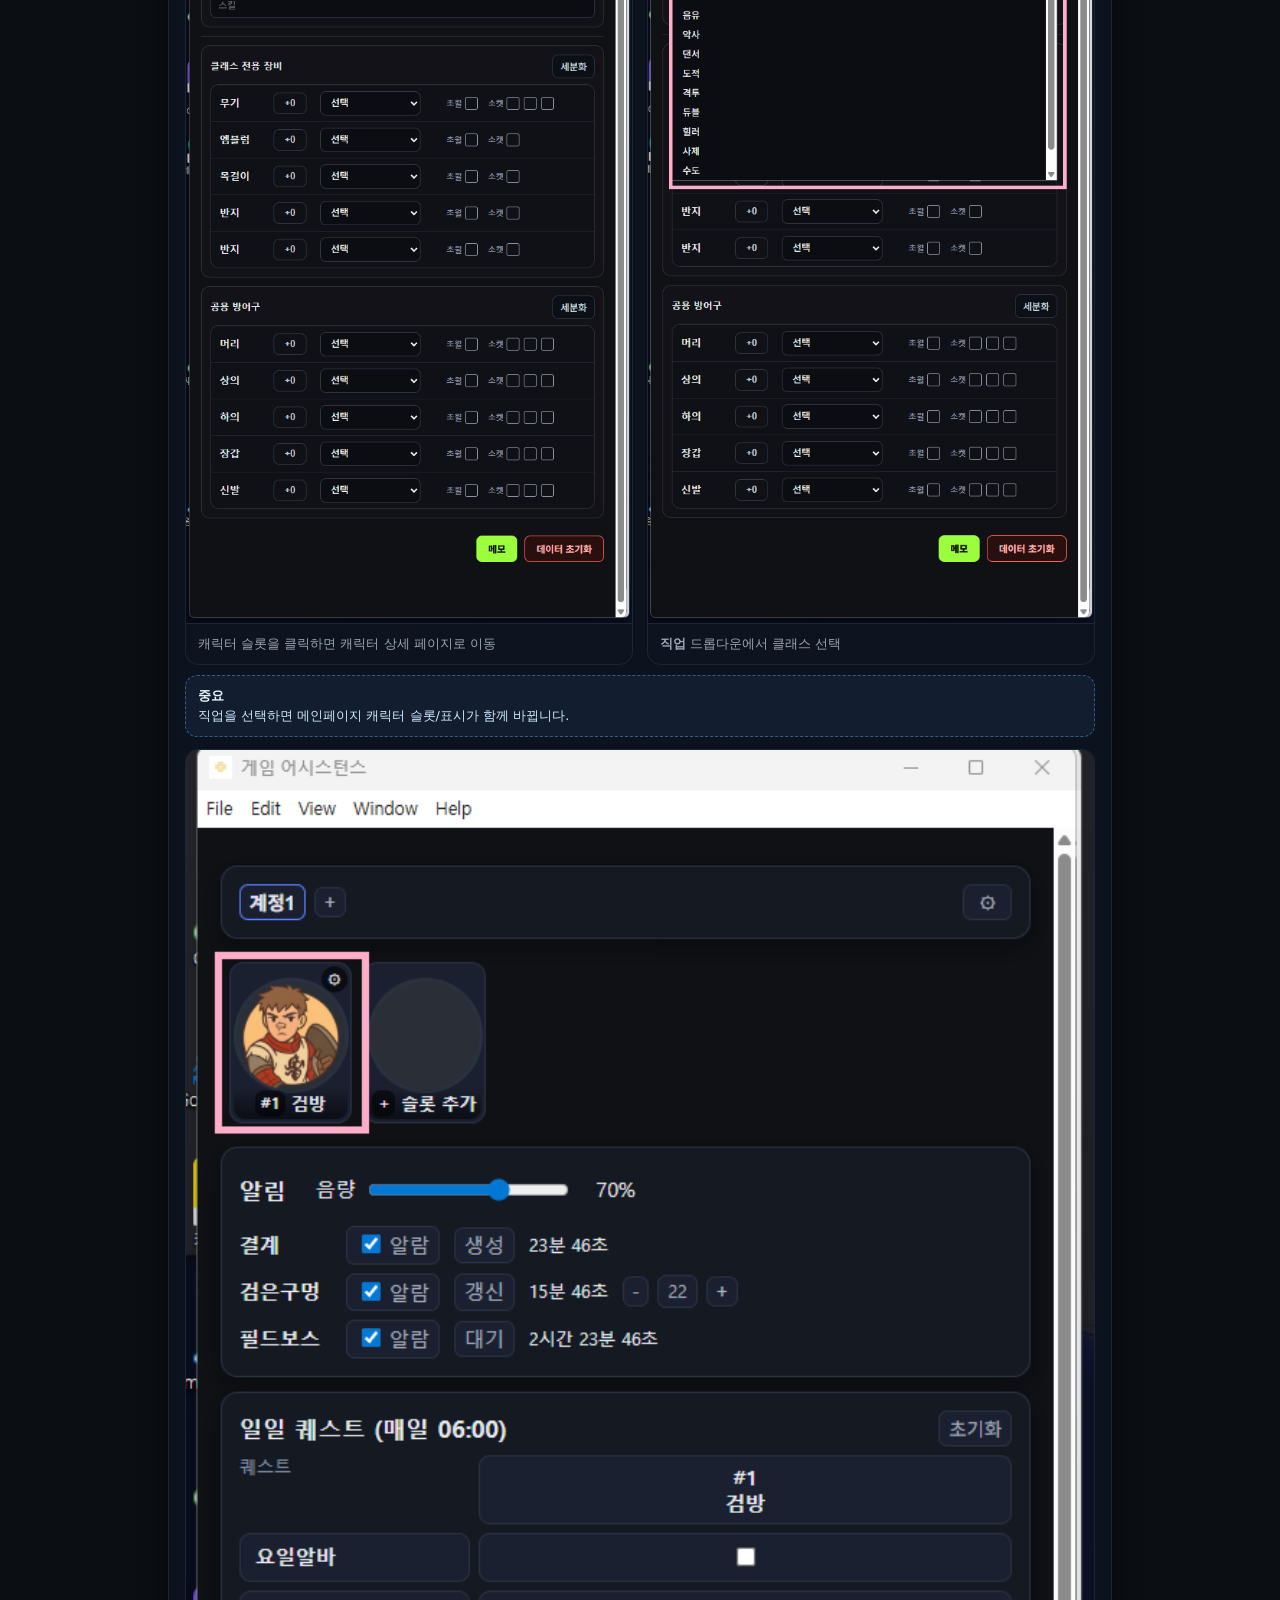
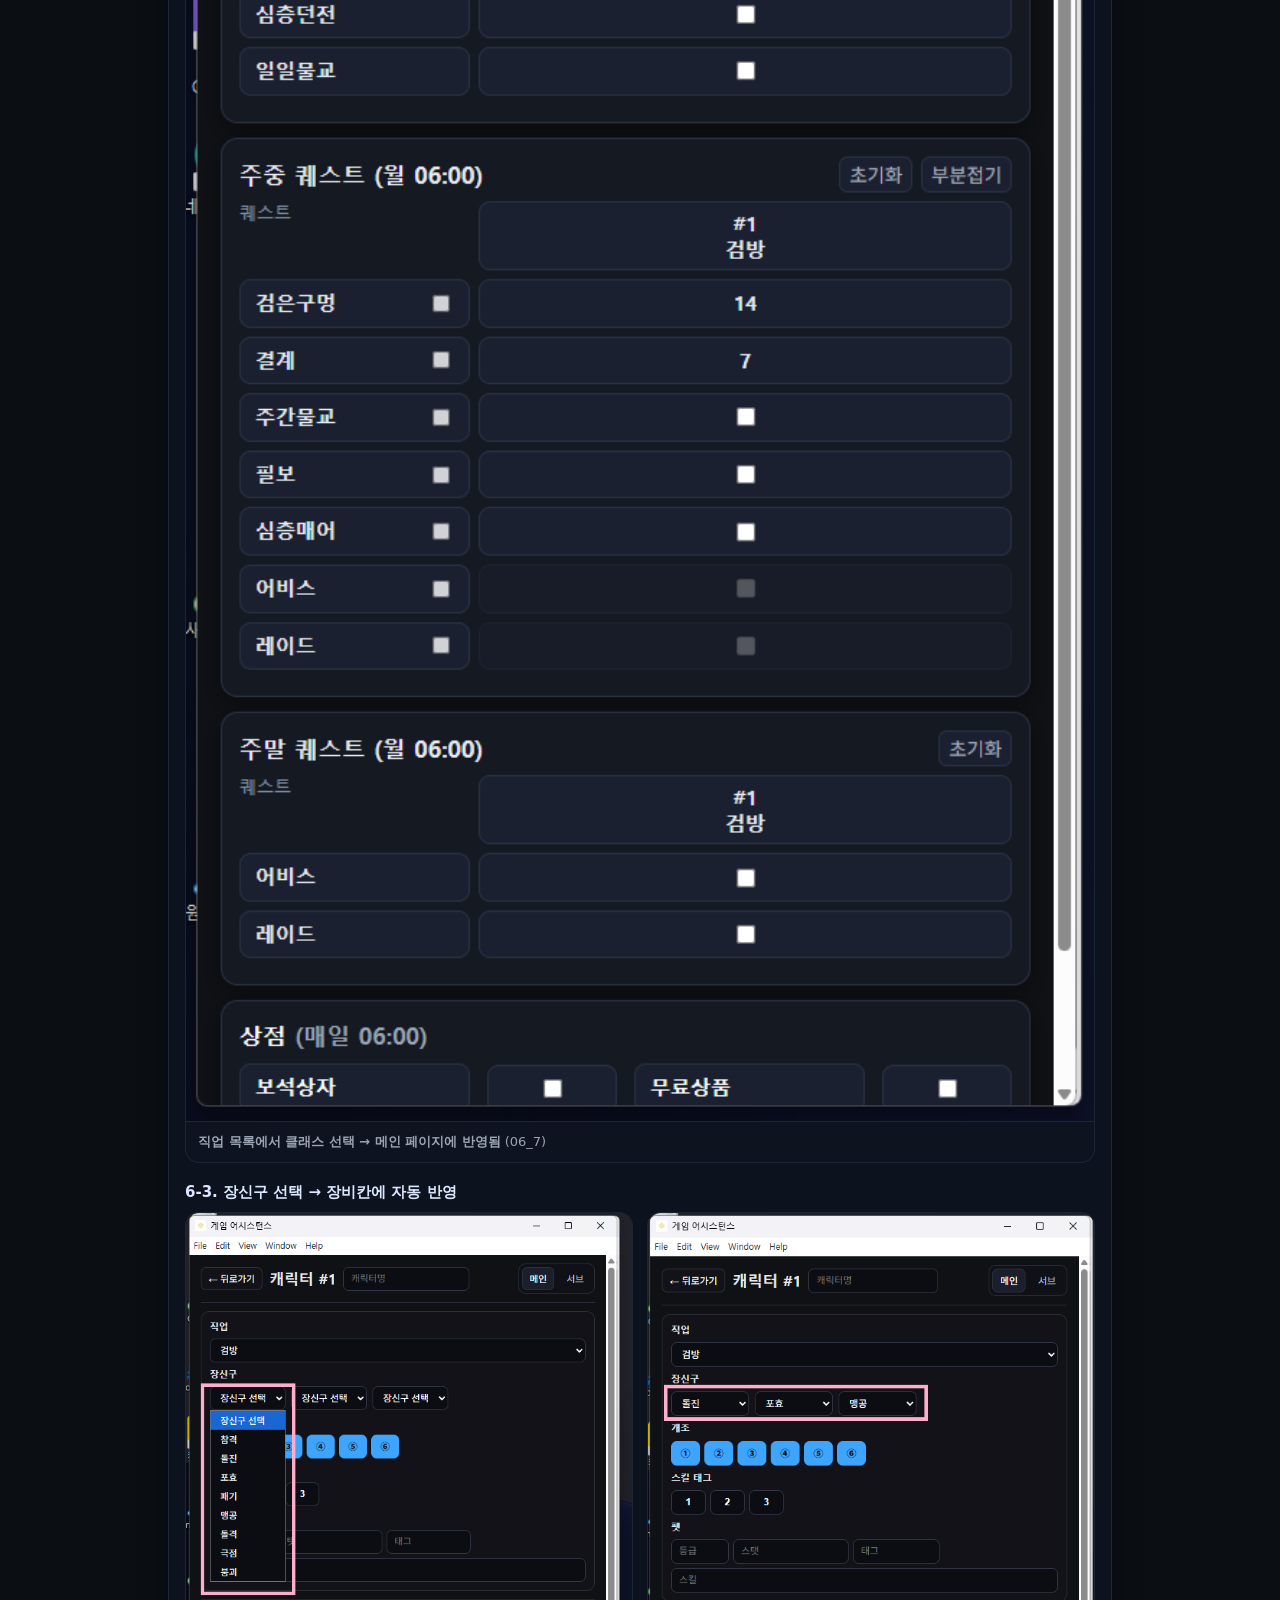
==== commit 0d1d1a03: "Update usage.html" ====
--- a/usage.html
+++ b/usage.html
@@ -13,6 +13,7 @@
       --muted:#9aa4b2;
       --line:#223043;
       --accent:#5aa9ff;
+      --accent2:#22c55e;
       --warn:#f59e0b;
       --danger:#ef4444;
       --shadow: 0 10px 30px rgba(0,0,0,.45);
@@ -43,12 +44,13 @@
       padding:14px 18px;
       display:flex;
       align-items:center;
+      gap:12px;
       justify-content:space-between;
-      gap:12px;
     }
     .brand{
       display:flex; align-items:center; gap:10px;
       font-weight:800;
+      letter-spacing:.2px;
     }
     .badge{
       font-size:12px;
@@ -59,7 +61,9 @@
       background: rgba(17,24,38,.6);
     }
     .nav{
-      display:flex; flex-wrap:wrap; gap:8px;
+      display:flex; flex-wrap:wrap;
+      gap:8px;
+      justify-content:flex-end;
     }
     .nav a{
       font-size:13px;
@@ -80,7 +84,7 @@
       background: linear-gradient(180deg, rgba(17,24,38,.78), rgba(15,23,34,.55));
       border-radius: var(--radius);
       box-shadow: var(--shadow);
-      padding:18px;
+      padding:18px 18px 14px;
     }
     .hero h1{margin:0 0 6px; font-size:26px}
     .hero p{margin:0; color:var(--muted)}
@@ -103,73 +107,127 @@
       color:#cfe6ff;
       font-size:13px;
     }
+    .hint b{color:#eaf4ff}
     .warn{
-      border-color: rgba(245,158,11,.55);
+      border:1px dashed rgba(245,158,11,.55);
       background: rgba(245,158,11,.08);
       color:#ffe8bf;
     }
-    ul{margin:8px 0 0 18px}
+    .danger{
+      border:1px dashed rgba(239,68,68,.55);
+      background: rgba(239,68,68,.08);
+      color:#ffd0d0;
+    }
+    ul{margin:8px 0 0 18px; color:var(--text)}
     li{margin:6px 0}
-    .two{
+    .grid{
       display:grid;
-      grid-template-columns:1fr;
+      grid-template-columns: 1fr;
       gap:14px;
-    }
-    @media(min-width:900px){
-      .two{grid-template-columns:1fr 1fr}
+      margin-top:12px;
     }
     figure{
       margin:0;
       border:1px solid rgba(34,48,67,.65);
-      border-radius:14px;
+      border-radius: 14px;
       overflow:hidden;
       background: rgba(15,23,34,.55);
     }
-    figure img{width:100%; display:block}
+    figure img{
+      width:100%;
+      display:block;
+      background:#0a0f16;
+    }
     figcaption{
       padding:10px 12px;
       border-top:1px solid rgba(34,48,67,.65);
       color:var(--muted);
       font-size:13px;
     }
+    .two{
+      display:grid;
+      grid-template-columns: 1fr;
+      gap:14px;
+    }
+    @media (min-width: 900px){
+      .two{ grid-template-columns: 1fr 1fr; }
+      .grid{ grid-template-columns: 1fr 1fr; }
+    }
+    .footer{
+      margin-top:18px;
+      color:var(--muted);
+      font-size:13px;
+      text-align:center;
+    }
+    .back{
+      display:inline-flex;
+      align-items:center;
+      gap:8px;
+      margin-top:14px;
+      padding:8px 12px;
+      border-radius:999px;
+      border:1px solid rgba(154,164,178,.25);
+      background: rgba(17,24,38,.35);
+      color:var(--muted);
+    }
+    .back:hover{color:var(--text); border-color: rgba(90,169,255,.45); text-decoration:none}
     .k{
       display:inline-block;
       padding:2px 8px;
       border-radius:8px;
       border:1px solid rgba(154,164,178,.20);
       background: rgba(15,23,34,.6);
+      color:#d7e2f2;
       font-size:12px;
-    }
-
-    /* 0) 바로가기 카드 */
+      vertical-align:middle;
+    }
+
+    /* ===== 0) 바로가기 카드 (추가) ===== */
     .toc-grid{
       display:grid;
-      grid-template-columns: repeat(auto-fit, minmax(220px,1fr));
+      grid-template-columns: repeat(auto-fit, minmax(220px, 1fr));
       gap:12px;
       margin-top:12px;
     }
     .toc-card{
-      display:flex; gap:12px; align-items:center;
-      padding:14px;
+      display:flex;
+      align-items:center;
+      gap:12px;
+      padding:14px 14px;
       border-radius:14px;
-      background: rgba(255,255,255,.04);
-      border:1px solid rgba(255,255,255,.07);
+      background: rgba(255,255,255,0.04);
+      border:1px solid rgba(255,255,255,0.07);
       text-decoration:none;
+      transition: transform .08s ease, background .08s ease, border-color .08s ease;
     }
     .toc-card:hover{
-      background: rgba(255,255,255,.06);
+      transform: translateY(-1px);
+      background: rgba(255,255,255,0.06);
       border-color: rgba(90,169,255,.45);
+      text-decoration:none;
     }
     .toc-num{
-      width:36px; height:36px;
+      width:36px;
+      height:36px;
       border-radius:10px;
-      display:flex; align-items:center; justify-content:center;
+      display:flex;
+      align-items:center;
+      justify-content:center;
       font-weight:800;
       background: rgba(90,169,255,.18);
-      color:#cfe6ff;
-    }
-    .toc-title{font-weight:800}
-    .toc-desc{font-size:13px; color:var(--muted)}
+      border:1px solid rgba(90,169,255,.35);
+      color:#cfe7ff;
+      flex:0 0 auto;
+    }
+    .toc-title{
+      font-weight:800;
+      color:var(--text);
+    }
+    .toc-desc{
+      font-size:13px;
+      color:var(--muted);
+      margin-top:2px;
+    }
   </style>
 </head>
 
@@ -182,9 +240,11 @@
     </div>
     <nav class="nav">
       <a href="#download">1. 다운로드</a>
-      <a href="#runedb">2. 룬DB</a>
+      <a href="#runedb">2. 룬DB 연결</a>
+      <a href="#basic">3. 기본 사용</a>
+      <a href="#alarm">4. 알람</a>
       <a href="#overlay">5. 오버레이</a>
-      <a href="#character">6. 캐릭터</a>
+      <a href="#character">6. 캐릭터/장비</a>
     </nav>
   </div>
 </header>
@@ -192,50 +252,373 @@
 <main>
   <section class="hero">
     <h1>usage.html</h1>
-    <p>포터블 실행부터 룬DB, 오버레이, 캐릭터 세팅까지 한 번에 정리한 사용 설명서입니다.</p>
-  </section>
-
+    <p>
+      이 페이지는 <span class="k">포터블 exe</span> 실행 + <span class="k">룬DB(JSON)</span> 가져오기 +
+      <span class="k">일일/주간 체크</span> + <span class="k">오버레이</span> 사용 흐름을 스크린샷 기반으로 정리한 문서입니다.
+    </p>
+    <a class="back" href="./index.html">← index로 돌아가기</a>
+  </section>
+
+  <!-- ✅ 0) 바로가기 카드 섹션 (추가) -->
   <section class="card">
-    <h2>0) 바로가기</h2>
+    <h2 id="toc">0) 바로가기</h2>
+    <p style="margin:0;color:var(--muted)">
+      아래 카드를 클릭하면 해당 사용법 섹션으로 바로 이동합니다.
+    </p>
+
     <div class="toc-grid">
-      <a class="toc-card" href="#download"><div class="toc-num">1</div><div><div class="toc-title">다운로드</div><div class="toc-desc">exe / json</div></div></a>
-      <a class="toc-card" href="#runedb"><div class="toc-num">2</div><div><div class="toc-title">룬DB</div><div class="toc-desc">Import JSON</div></div></a>
-      <a class="toc-card" href="#overlay"><div class="toc-num">5</div><div><div class="toc-title">오버레이</div><div class="toc-desc">물물교환 · 어비스</div></div></a>
-      <a class="toc-card" href="#character"><div class="toc-num">6</div><div><div class="toc-title">캐릭터</div><div class="toc-desc">장비 · 소켓</div></div></a>
-    </div>
-  </section>
-
-  <!-- 6-6 핵심 파트 -->
+      <a class="toc-card" href="#download">
+        <div class="toc-num">1</div>
+        <div>
+          <div class="toc-title">다운로드</div>
+          <div class="toc-desc">exe / json 받기</div>
+        </div>
+      </a>
+
+      <a class="toc-card" href="#runedb">
+        <div class="toc-num">2</div>
+        <div>
+          <div class="toc-title">룬DB 연결</div>
+          <div class="toc-desc">Import JSON</div>
+        </div>
+      </a>
+
+      <a class="toc-card" href="#basic">
+        <div class="toc-num">3</div>
+        <div>
+          <div class="toc-title">기본 사용</div>
+          <div class="toc-desc">체크보드 / 작업 흐름</div>
+        </div>
+      </a>
+
+      <a class="toc-card" href="#alarm">
+        <div class="toc-num">4</div>
+        <div>
+          <div class="toc-title">알람</div>
+          <div class="toc-desc">결계 / 검은구멍</div>
+        </div>
+      </a>
+
+      <a class="toc-card" href="#overlay">
+        <div class="toc-num">5</div>
+        <div>
+          <div class="toc-title">오버레이</div>
+          <div class="toc-desc">물물교환 · 어비스 · 레이드</div>
+        </div>
+      </a>
+
+      <a class="toc-card" href="#character">
+        <div class="toc-num">6</div>
+        <div>
+          <div class="toc-title">캐릭터/장비</div>
+          <div class="toc-desc">직업 · 장신구 · 개조 · 소켓</div>
+        </div>
+      </a>
+    </div>
+  </section>
+
+  <!-- 1. 다운로드 -->
+  <section id="download" class="card">
+    <h2>1) 다운로드</h2>
+    <ul>
+      <li><b>Releases</b> 페이지의 <b>Assets</b>에서 파일을 받습니다.</li>
+      <li>기본적으로 <b>exe(프로그램)</b>와 <b>mabi_rune_db.json(룬DB)</b> 두 개가 있습니다.</li>
+    </ul>
+
+    <div class="grid">
+      <figure>
+        <img src="./usage_image/01_dl.png" alt="다운로드(릴리즈 에셋)" />
+        <figcaption>
+          Releases → Assets에서 <b>MobiAssistant-Portable-xxxx.exe</b>와 <b>mabi_rune_db.json</b>을 다운로드
+        </figcaption>
+      </figure>
+      <div class="hint warn">
+        <b>팁</b><br/>
+        exe만 받아도 실행은 되지만, 룬DB를 같이 쓰려면 <b>mabi_rune_db.json</b>을 가져오면 편합니다.
+      </div>
+    </div>
+  </section>
+
+  <!-- 2. 룬DB 연결 -->
+  <section id="runedb" class="card">
+    <h2>2) 룬DB(JSON) 연결</h2>
+
+    <h3>2-1. 메인에서 룬 데이터베이스로 이동</h3>
+    <div class="two">
+      <figure>
+        <img src="./usage_image/02_1.png" alt="메인에서 룬 데이터베이스 관리 버튼" />
+        <figcaption>메인 하단의 <b>룬 데이터베이스 관리</b> 버튼</figcaption>
+      </figure>
+      <figure>
+        <img src="./usage_image/02_2.png" alt="룬 데이터베이스 화면 Import JSON 버튼" />
+        <figcaption>룬 데이터베이스 화면 우측 상단의 <b>Import JSON</b></figcaption>
+      </figure>
+    </div>
+
+    <h3>2-2. JSON 파일 선택</h3>
+    <div class="two">
+      <figure>
+        <img src="./usage_image/02_3.png" alt="파일 선택창에서 mabi_rune_db.json 선택" />
+        <figcaption>파일 선택창에서 <b>mabi_rune_db.json</b> 선택 후 <b>열기</b></figcaption>
+      </figure>
+      <figure>
+        <img src="./usage_image/02_4.png" alt="룬 목록이 로드된 화면" />
+        <figcaption>정상 로드되면 상단에 총 개수가 잡히고, 목록이 표시됩니다.</figcaption>
+      </figure>
+    </div>
+
+    <div class="hint">
+      <b>참고</b><br/>
+      룬DB는 Import/Export로 관리합니다. (친구에게 배포할 때도 JSON만 공유하면 동일하게 세팅 가능)
+    </div>
+  </section>
+
+  <!-- 3. 기본 사용 -->
+  <section id="basic" class="card">
+    <h2>3) 기본 사용환경 예시</h2>
+    <ul>
+      <li>메인 화면에서 <b>캐릭터 슬롯</b>, <b>일일/주간/주말 체크</b>, <b>상점 체크</b>를 한 화면에서 관리합니다.</li>
+      <li>슬롯 수(#1~#6)는 캐릭터바에서 늘릴 수 있습니다.</li>
+    </ul>
+
+    <figure>
+      <img src="./usage_image/03_norm.png" alt="기본 사용환경 예시" />
+      <figcaption>기본 화면 예시 (체크박스/카운트/하단 버튼)</figcaption>
+    </figure>
+  </section>
+
+  <!-- 4. 알람 -->
+  <section id="alarm" class="card">
+    <h2>4) 알람</h2>
+    <ul>
+      <li><b>결계 / 검은구멍 / 필드보스</b> 알람을 켜고, 남은 시간을 확인할 수 있습니다.</li>
+      <li>검은구멍은 <b>갱신 타이머</b> 기준으로 관리됩니다. (예: 남은 시간 표시)</li>
+    </ul>
+
+    <figure>
+      <img src="./usage_image/04_blackhole.png" alt="검은구멍 알람 예시" />
+      <figcaption>알람 ON/OFF 및 남은 시간 표시 예시</figcaption>
+    </figure>
+
+    <div class="hint warn">
+      <b>팁</b><br/>
+      알람은 “켜두고 보는 용도”에 가깝고, 체크박스(퀘스트/오버레이)는 “완료 여부 기록” 용도라고 보면 됨.
+    </div>
+  </section>
+
+  <!-- 5. 오버레이 -->
+  <section id="overlay" class="card">
+    <h2>5) 오버레이</h2>
+    <p style="margin:0;color:var(--muted)">
+      오버레이는 메인 체크보드에서 <b>특정 항목(일일물교/주간물교/어비스/레이드 등)</b>을 눌렀을 때 뜨는 “상세 체크창”입니다.
+    </p>
+
+    <h3>5-1. 물물교환 오버레이</h3>
+    <div class="two">
+      <figure>
+        <img src="./usage_image/05_0.png" alt="메인 하단 물물교환 버튼" />
+        <figcaption>메인 하단의 <b>물물교환</b> 버튼</figcaption>
+      </figure>
+      <figure>
+        <img src="./usage_image/05_1.png" alt="일일 물물교환 오버레이(비어있음)" />
+        <figcaption>일일 물물교환 오버레이 (등록된 교환식이 없으면 0개 표시)</figcaption>
+      </figure>
+    </div>
+
+    <div class="grid">
+      <figure>
+        <img src="./usage_image/05_1_1.png" alt="물물교환 진행 화면에서 물물교환 DB 버튼" />
+        <figcaption>물물교환 진행 화면 → 우측 상단 <b>물물교환 DB</b>로 이동</figcaption>
+      </figure>
+
+      <figure>
+        <img src="./usage_image/05_1_2.png" alt="물물교환 DB에서 새 교환식 추가 버튼" />
+        <figcaption>물물교환 DB → <b>+ 새 교환식</b>으로 교환식 추가</figcaption>
+      </figure>
+
+      <figure>
+        <img src="./usage_image/05_1_3.png" alt="교환식 입력 폼" />
+        <figcaption>마을/NPC/주는 것/받는 것/주기/대상 입력 후 <b>저장</b></figcaption>
+      </figure>
+
+      <figure>
+        <img src="./usage_image/05_1_4.png" alt="교환식 목록과 ON 체크" />
+        <figcaption>목록에서 <b>ON</b>을 켜야 오버레이에 표시됩니다.</figcaption>
+      </figure>
+
+      <figure>
+        <img src="./usage_image/05_1_5.png" alt="주간 물물교환 오버레이에 표시" />
+        <figcaption>오버레이에 주간 물물교환이 표시된 예시</figcaption>
+      </figure>
+
+      <div class="hint">
+        <b>정리</b><br/>
+        물물교환은 <b>DB에 교환식을 등록</b> → <b>ON 활성화</b> → 오버레이에서 캐릭터별 체크로 관리하는 흐름입니다.
+      </div>
+    </div>
+
+    <h3>5-2. 어비스/레이드 오버레이</h3>
+    <div class="two">
+      <figure>
+        <img src="./usage_image/05_1_6.png" alt="메인에서 어비스/레이드 항목" />
+        <figcaption>메인 체크보드에서 <b>어비스/레이드</b> 항목을 눌러 오버레이 열기</figcaption>
+      </figure>
+      <figure>
+        <img src="./usage_image/05_2.png" alt="어비스 오버레이 (항목 없음)" />
+        <figcaption>어비스 오버레이: 항목이 없으면 <b>+추가</b>로 항목을 먼저 등록</figcaption>
+      </figure>
+    </div>
+
+    <div class="grid">
+      <figure>
+        <img src="./usage_image/05_2_1.png" alt="어비스 항목 추가 입력" />
+        <figcaption>항목 이름 입력 후 확인</figcaption>
+      </figure>
+
+      <figure>
+        <img src="./usage_image/05_2_2.png" alt="레이드 오버레이 예시(항목 존재)" />
+        <figcaption>레이드 오버레이 예시: 항목별로 캐릭터(#1~#4 등) 체크</figcaption>
+      </figure>
+
+      <figure>
+        <img src="./usage_image/05_3.png" alt="메인 체크보드 반영" />
+        <figcaption>오버레이에서 체크한 결과는 메인 체크보드에도 반영됩니다.</figcaption>
+      </figure>
+
+      <div class="hint warn">
+        <b>팁</b><br/>
+        오버레이 항목은 “직접 쓰는 리스트”라서, 본인이 도는 어비스/레이드 이름만 추가해두면 됨.
+      </div>
+    </div>
+  </section>
+
+  <!-- 6. 캐릭터/룬/세팅(추가 스크린샷 파트) -->
   <section id="character" class="card">
+    <h2>추가: 캐릭터 세팅(직업/장신구/개조/장비)</h2>
+
+    <h3>6-1. 슬롯 추가 / 슬롯 확장</h3>
+    <div class="two">
+      <figure>
+        <img src="./usage_image/06_1.png" alt="메인에서 슬롯 추가 버튼" />
+        <figcaption>캐릭터바에서 <b>+ 슬롯 추가</b></figcaption>
+      </figure>
+      <figure>
+        <img src="./usage_image/06_2.png" alt="슬롯이 추가된 화면" />
+        <figcaption>슬롯이 추가되면 메인 체크보드도 #2 컬럼이 함께 늘어납니다.</figcaption>
+      </figure>
+    </div>
+
+    <h3>6-2. 캐릭터 페이지에서 직업 선택</h3>
+    <div class="two">
+      <figure>
+        <img src="./usage_image/06_4.png" alt="캐릭터 페이지 진입" />
+        <figcaption>캐릭터 슬롯을 클릭하면 캐릭터 상세 페이지로 이동</figcaption>
+      </figure>
+      <figure>
+        <img src="./usage_image/06_6.png" alt="직업 드롭다운에서 직업 선택" />
+        <figcaption><b>직업</b> 드롭다운에서 클래스 선택</figcaption>
+      </figure>
+    </div>
+
+    <div class="hint">
+      <b>중요</b><br/>
+      직업을 선택하면 메인페이지 캐릭터 슬롯/표시가 함께 바뀝니다.
+    </div>
+
+    <figure style="margin-top:12px">
+      <img src="./usage_image/06_7.png" alt="직업 선택이 메인페이지에 반영된 화면" />
+      <figcaption><b>직업 목록에서 클래스 선택 → 메인 페이지에 반영됨</b> (06_7)</figcaption>
+    </figure>
+
+    <h3>6-3. 장신구 선택 → 장비칸에 자동 반영</h3>
+    <div class="two">
+      <figure>
+        <img src="./usage_image/06_8.png" alt="장신구 드롭다운 선택" />
+        <figcaption>장신구(3칸)를 선택합니다.</figcaption>
+      </figure>
+      <figure>
+        <img src="./usage_image/06_9.png" alt="장신구 선택이 장비칸에 반영" />
+        <figcaption><b>장신구 선택 → 아래 장비칸(목걸이/반지)에 반영</b> (06_9)</figcaption>
+      </figure>
+    </div>
+
+    <h3>6-4. 스킬 개조 선택</h3>
+    <figure>
+      <img src="./usage_image/06_10.png" alt="개조(1~6) 선택 UI" />
+      <figcaption><b>개조 1~6</b> 선택 (스킬 개조 단계/프리셋 개념)</figcaption>
+    </figure>
+
+    <h3>6-5. 스킬 태그 / 펫 메모</h3>
+    <div class="two">
+      <figure>
+        <img src="./usage_image/06_11.png" alt="스킬 태그" />
+        <figcaption>스킬 태그(예: 연타/강타/방해 등)를 기록</figcaption>
+      </figure>
+      <figure>
+        <img src="./usage_image/06_12.png" alt="펫 정보" />
+        <figcaption>펫: 등급/스탯/태그/스킬 등을 메모처럼 기록</figcaption>
+      </figure>
+    </div>
+
     <h3>6-6. 장비 입력(강화/룬/초월/소켓/인챈트 등)</h3>
-
     <p style="margin:0;color:var(--muted)">
       장비 칸에서는 강화 수치, 룬 선택, 초월, 소켓을 빠르게 입력할 수 있습니다.
       특히 <b>강화 수치</b>와 <b>소켓</b>은 마우스 좌/우클릭으로 빠른 조작이 가능합니다.
     </p>
 
-    <div class="hint">
-      <b>강화 수치</b><br/>
+    <div class="hint" style="margin-top:12px">
+      <b>강화 수치(무기/엠블럼/장신구/방어구 공통)</b><br/>
       • <span class="k">좌클릭</span> : +1 증가<br/>
       • <span class="k">우클릭</span> : -1 감소
     </div>
 
-    <div class="hint">
-      <b>소켓</b><br/>
-      • <span class="k">좌클릭</span> : 0 → 1 → 2 → 3 (반복)<br/>
-      • <span class="k">우클릭</span> : 색상 변경<br/>
-      &nbsp;&nbsp;– <b>보라 테두리(스타프리즘)</b> →
+    <!-- ✅ 여기부터 네가 수정한 문구 “문법까지 정상” 반영 -->
+    <div class="hint" style="margin-top:12px">
+      <b>소켓(무기/엠블럼/장신구/방어구)</b><br/>
+      • <span class="k">좌클릭</span> : 소켓 단계 변경 <b>0 → 1 → 2 → 3</b> (반복)<br/>
+      • <span class="k">우클릭</span> : 소켓 색상 변경<br/>
+      &nbsp;&nbsp;– 기본:
+      <b>보라 테두리(스타프리즘)</b> →
       <b>핑크 테두리(스타프리즘S)</b> →
-      <b>핑크 박스(온전한 스타프리즘)</b>
-    </div>
-
-    <div class="hint warn">
+      <b>핑크 박스(온전한 스타프리즘)</b> (반복)
+    </div>
+
+    <div class="hint warn" style="margin-top:12px">
       <b>특수 색상 조합 (무기 1번 소켓 / 엠블럼)</b><br/>
-      • 보라 테두리 + 노랑/초록 박스 (헬리오도르 / 그린 헬리오도르)<br/>
-      • 핑크 테두리 + 노랑/초록 박스 (정제된 헬리오도르 / 정제된 그린 헬리오도르)<br/>
-      • 노랑/초록 박스 (순수한 헬리오도르 / 순수한 그린 헬리오도르)
-    </div>
-  </section>
+      무기 첫 번째 소켓과 엠블럼은 일반 3색 외에 아래 조합까지 순환됩니다.<br/>
+      • <b>보라 테두리(스타프리즘)</b>, <b>핑크 테두리(스타프리즘S)</b>, <b>핑크 박스(온전한 스타프리즘)</b><br/>
+      • <b>보라 테두리 + 노랑/초록 박스(헬리오도르/그린 헬리오도르)</b><br/>
+      • <b>핑크 테두리 + 노랑/초록 박스(정제된 헬리오도르/정제된 그린 헬리오도르)</b><br/>
+      • <b>노랑 박스/초록 박스(순수한 헬리오도르/순수한 그린 헬리오도르)</b>
+    </div>
+    <!-- ✅ 여기까지 반영 -->
+
+    <div class="two">
+      <figure>
+        <img src="./usage_image/06_13.png" alt="장비 입력 핵심 영역" />
+        <figcaption>장비: 강화 수치 / 장비 선택 / 초월 / 소켓 등을 입력</figcaption>
+      </figure>
+      <figure>
+        <img src="./usage_image/06_14.png" alt="세분화 화면" />
+        <figcaption><b>세분화</b>를 누르면 장비별 상세 입력(인챈트/중복 등) 화면으로 확장</figcaption>
+      </figure>
+    </div>
+
+    <figure>
+      <img src="./usage_image/06_15.png" alt="인챈트/중복 입력 예시" />
+      <figcaption>상세 입력 예시: 인챈트/중복 세팅 값 기록</figcaption>
+    </figure>
+
+    <div class="hint danger">
+      <b>주의</b><br/>
+      이 페이지의 스크린샷 파일명은 저장소의 <b>/usage_image</b> 폴더에 있는 파일명을 그대로 사용합니다.<br/>
+      파일명을 바꾸면, 여기 img 경로도 같이 바꿔야 합니다.
+    </div>
+  </section>
+
+  <div class="footer">
+    © Mobi Assistant · usage.html
+  </div>
 </main>
 </body>
 </html>
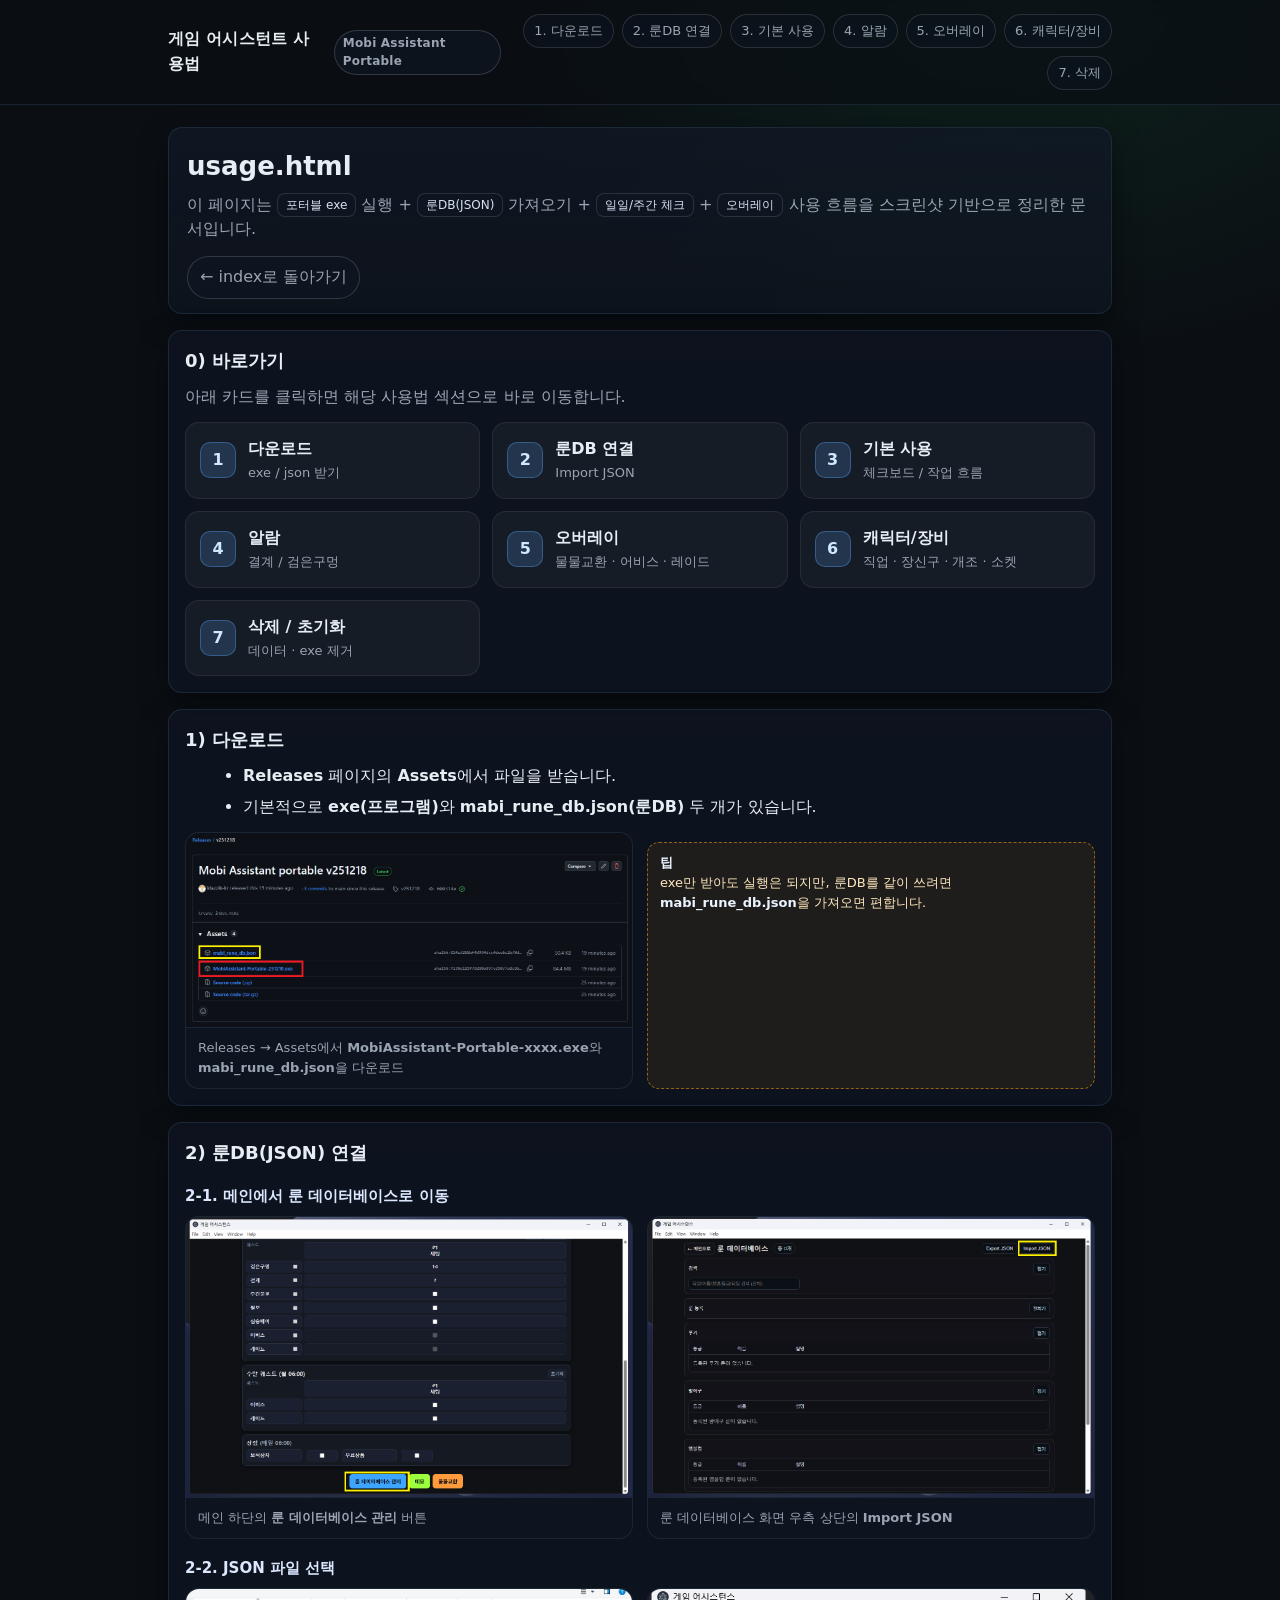
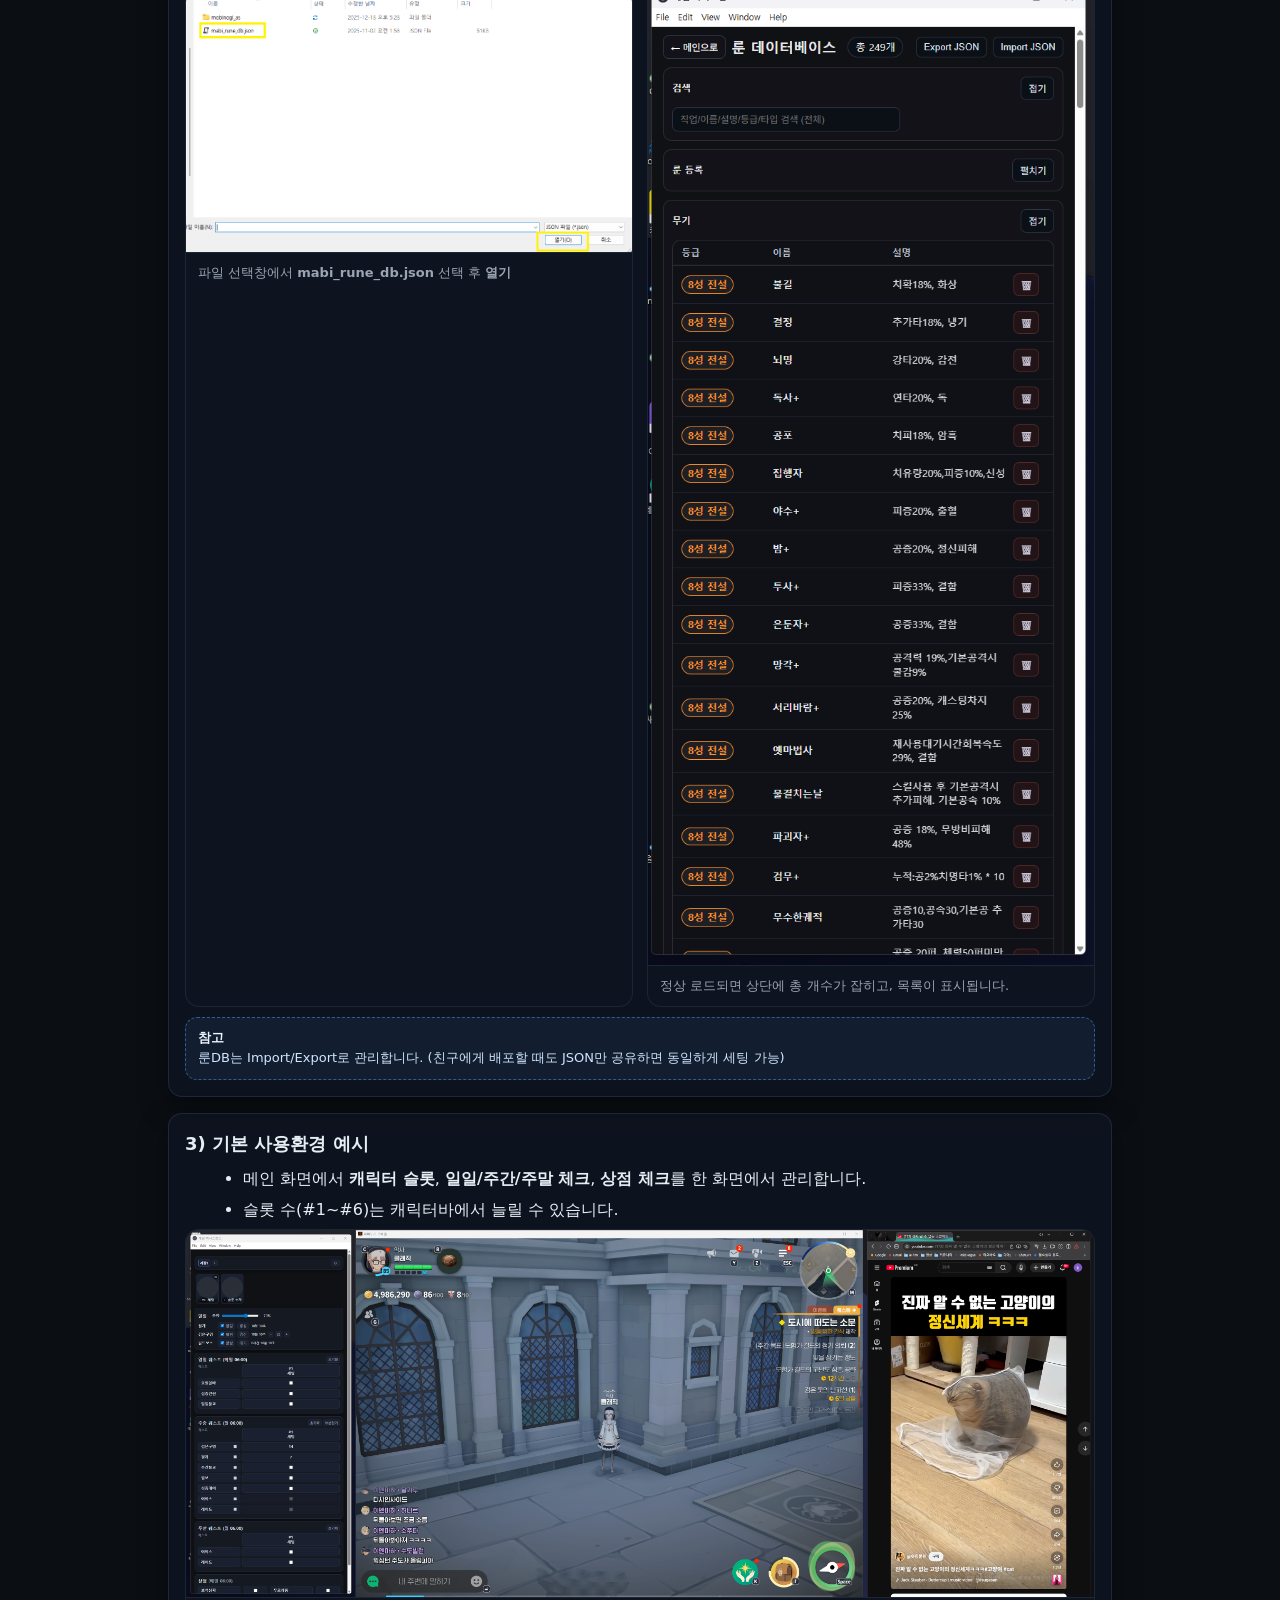
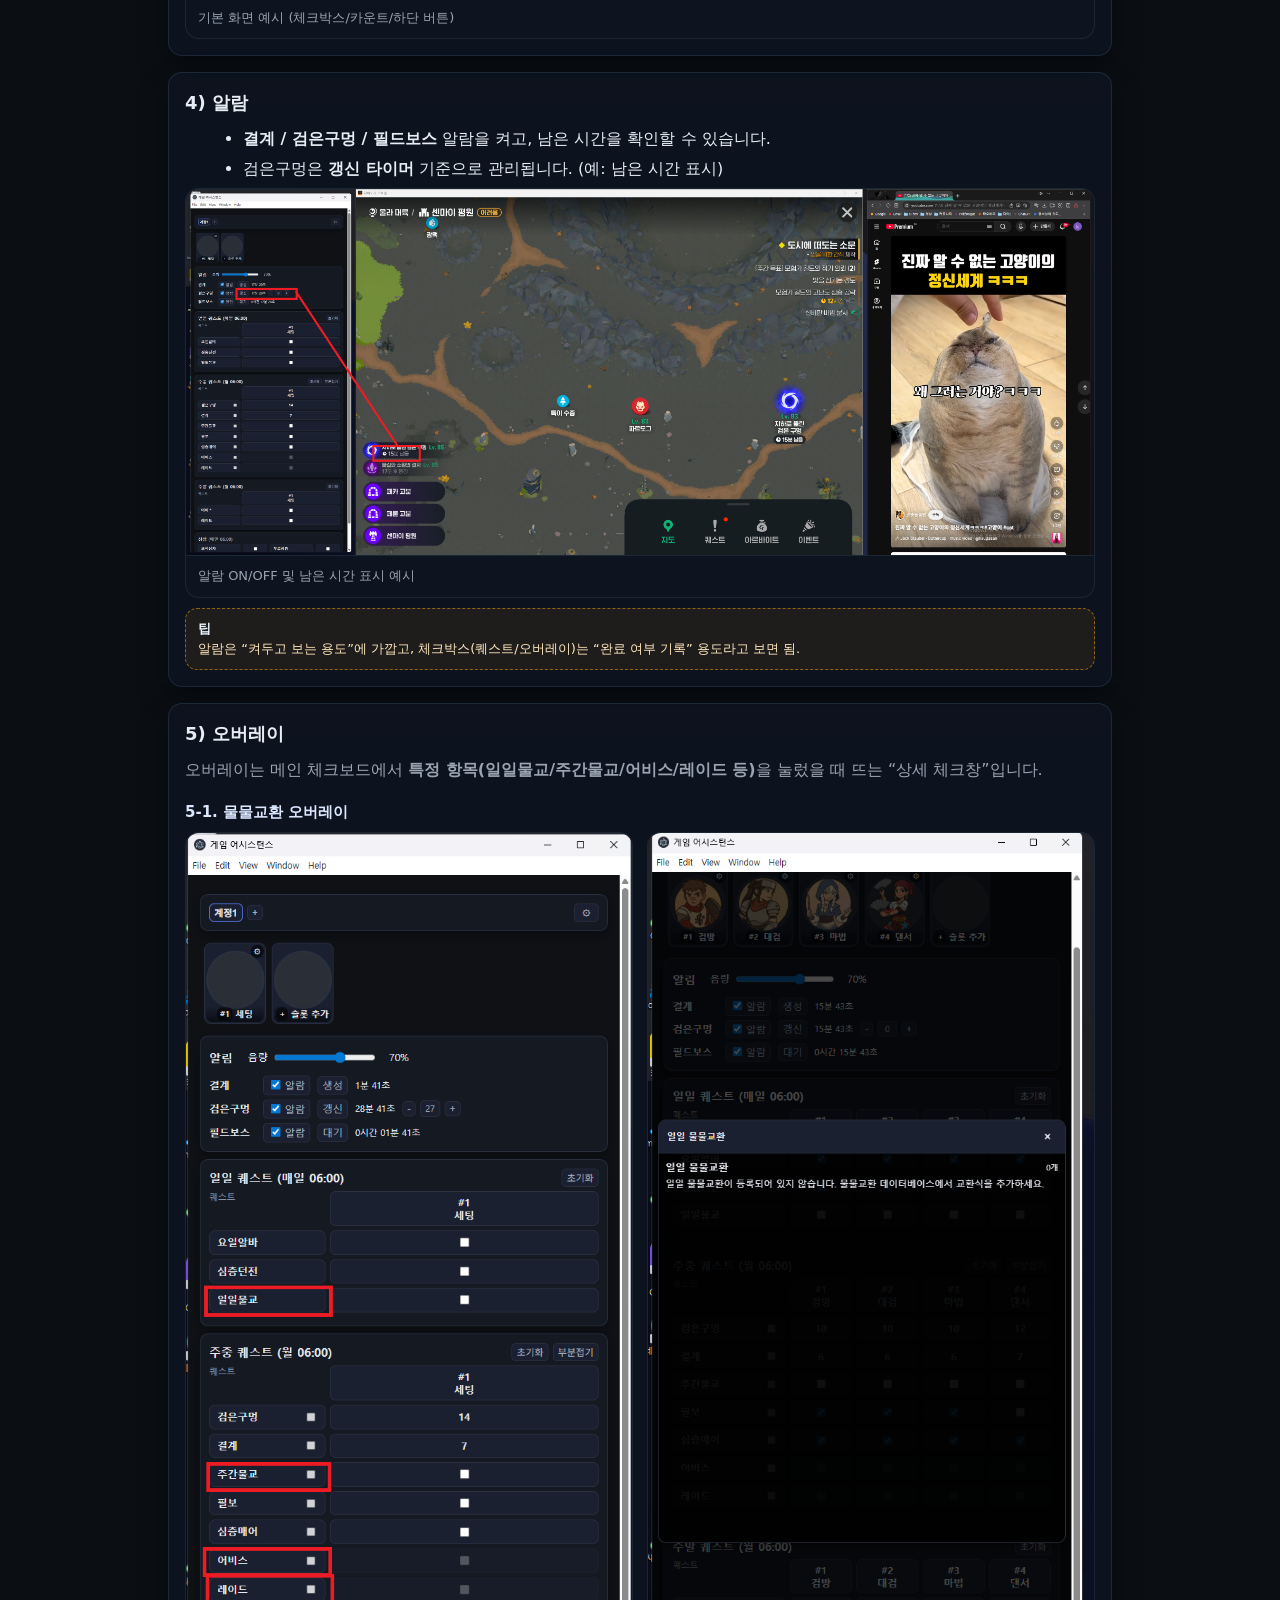
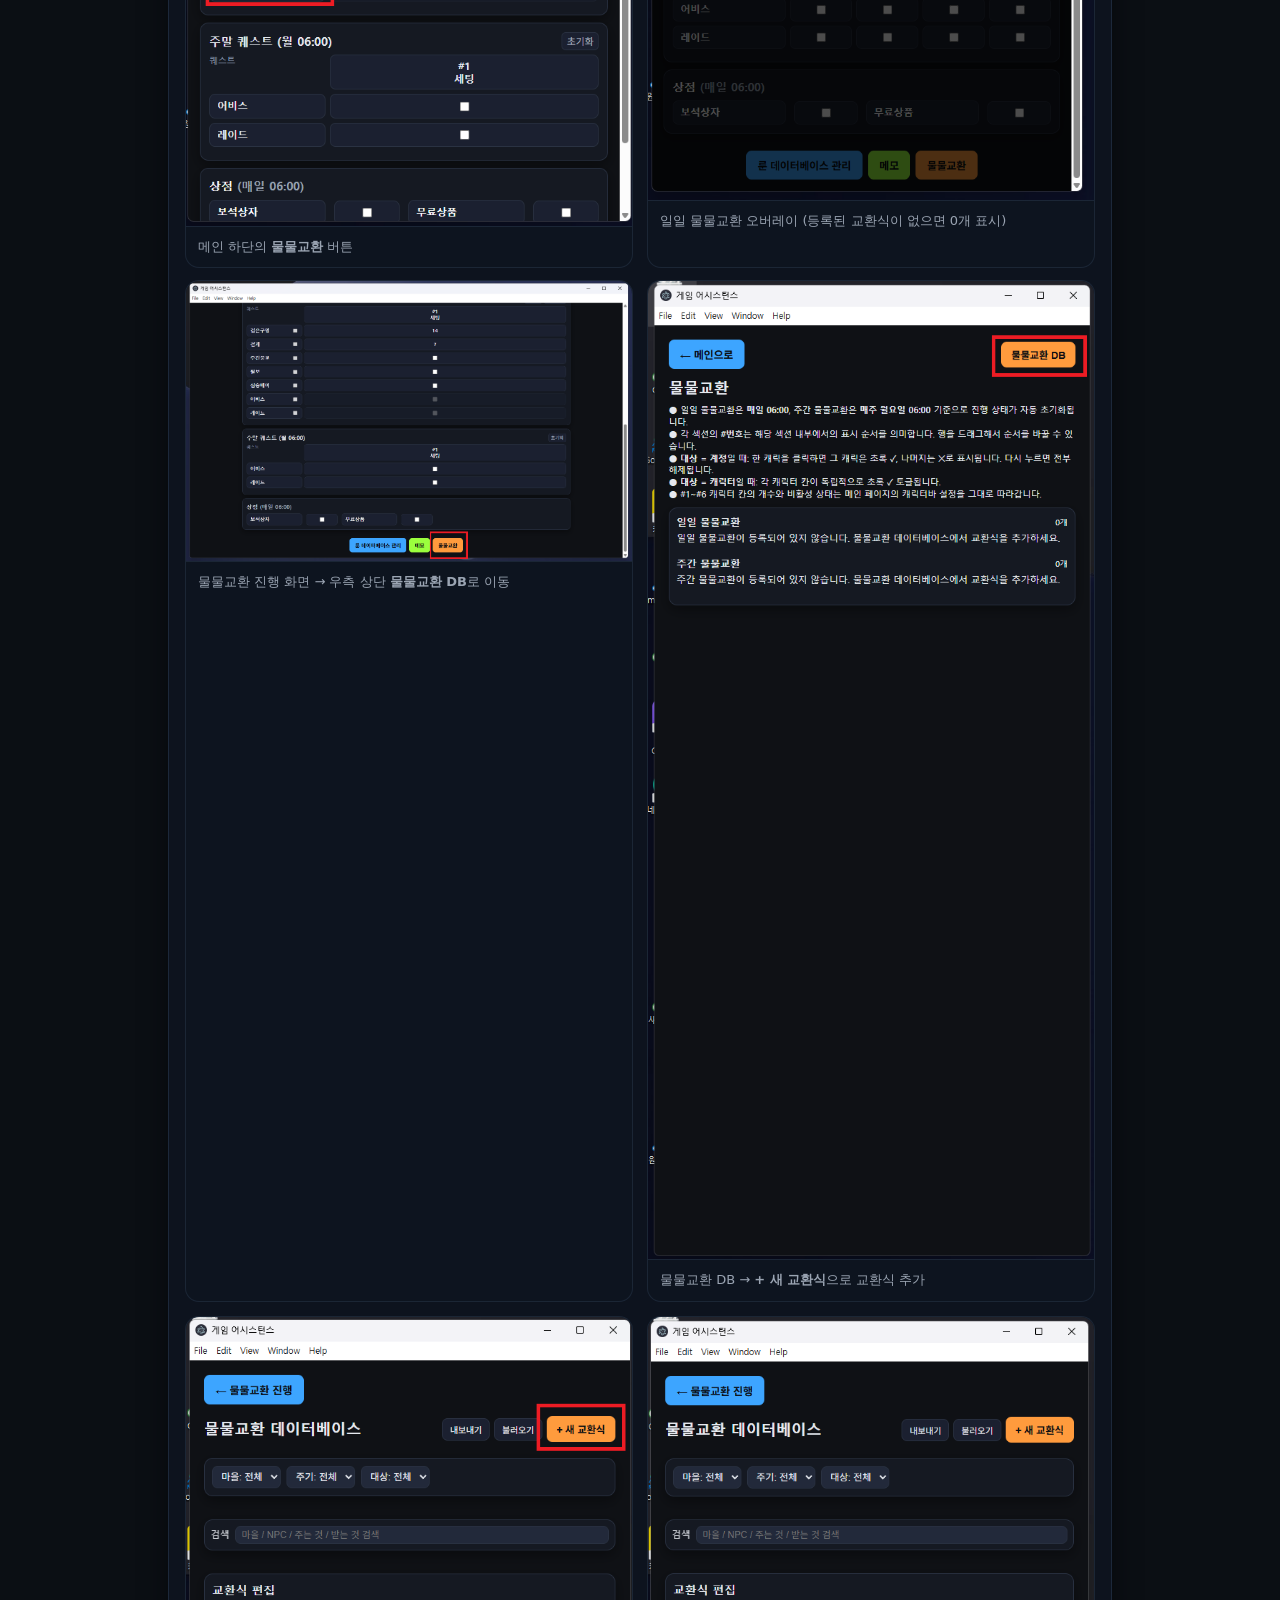
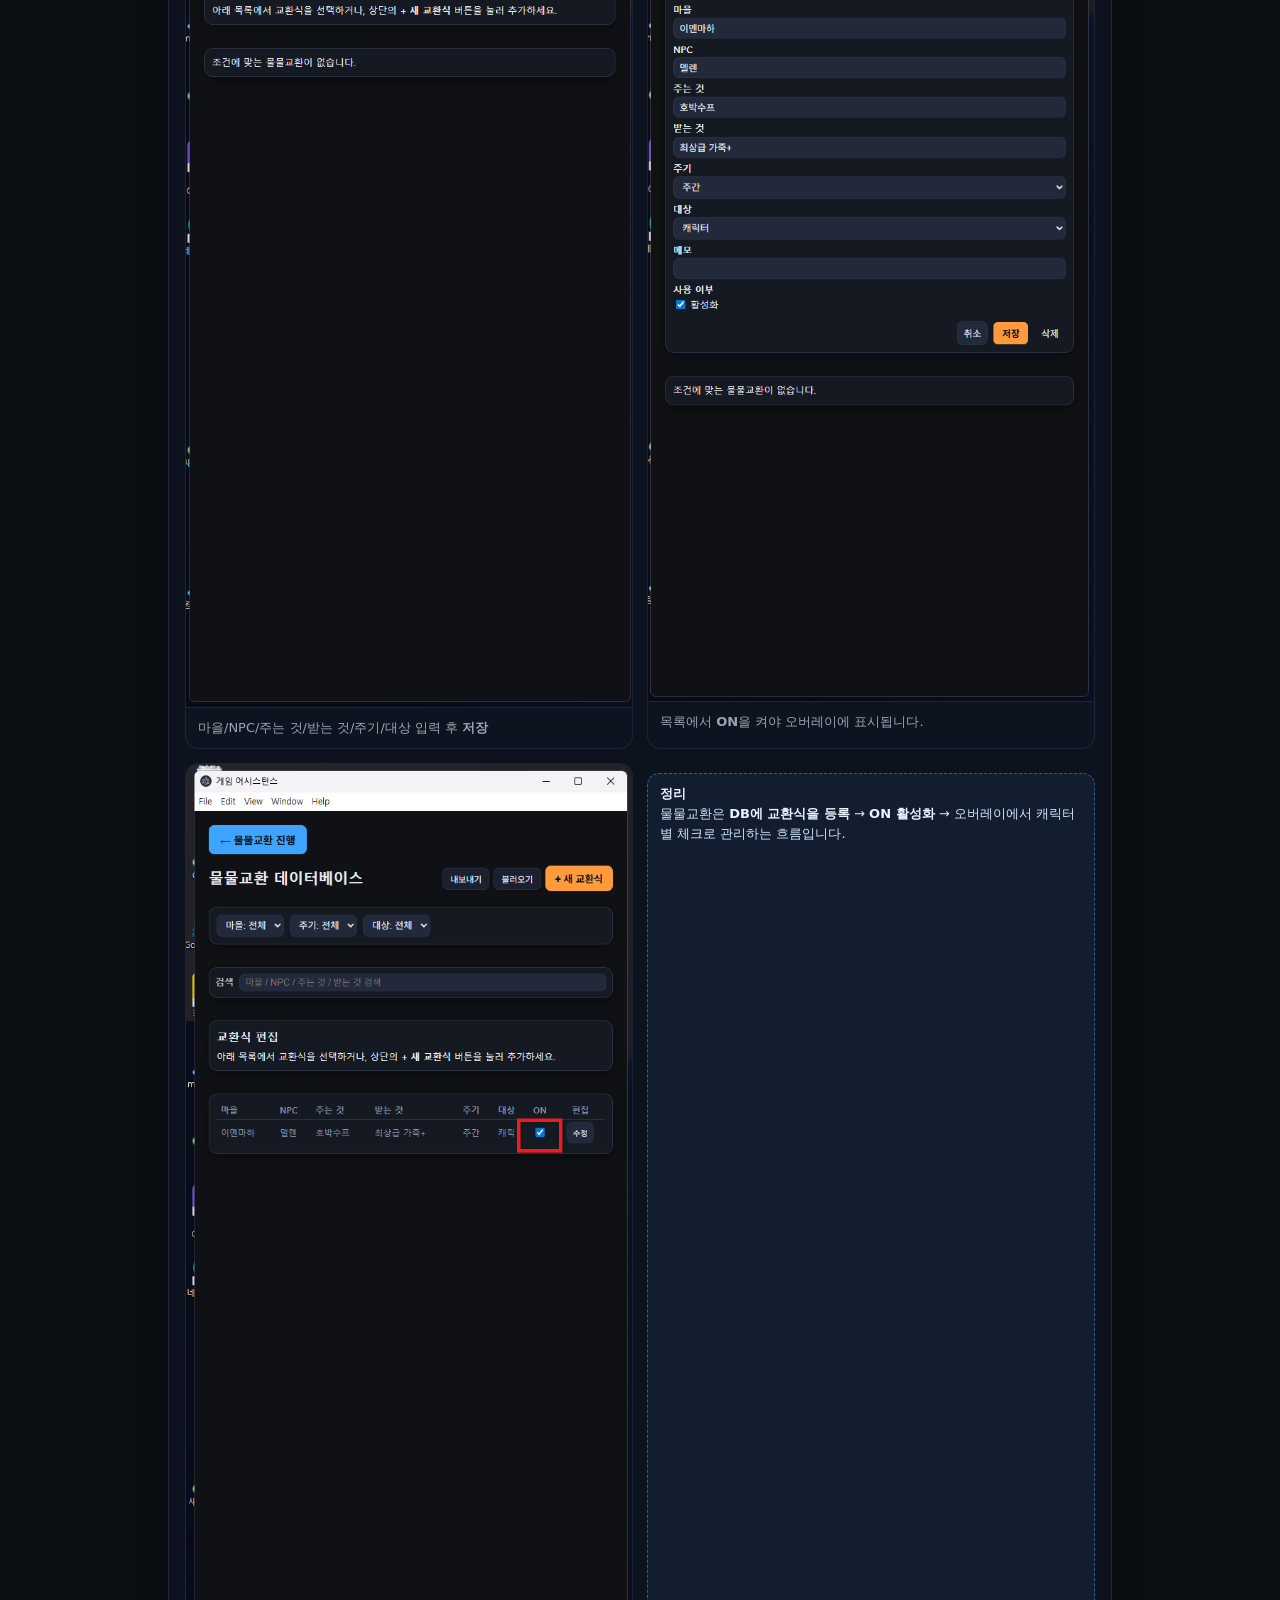
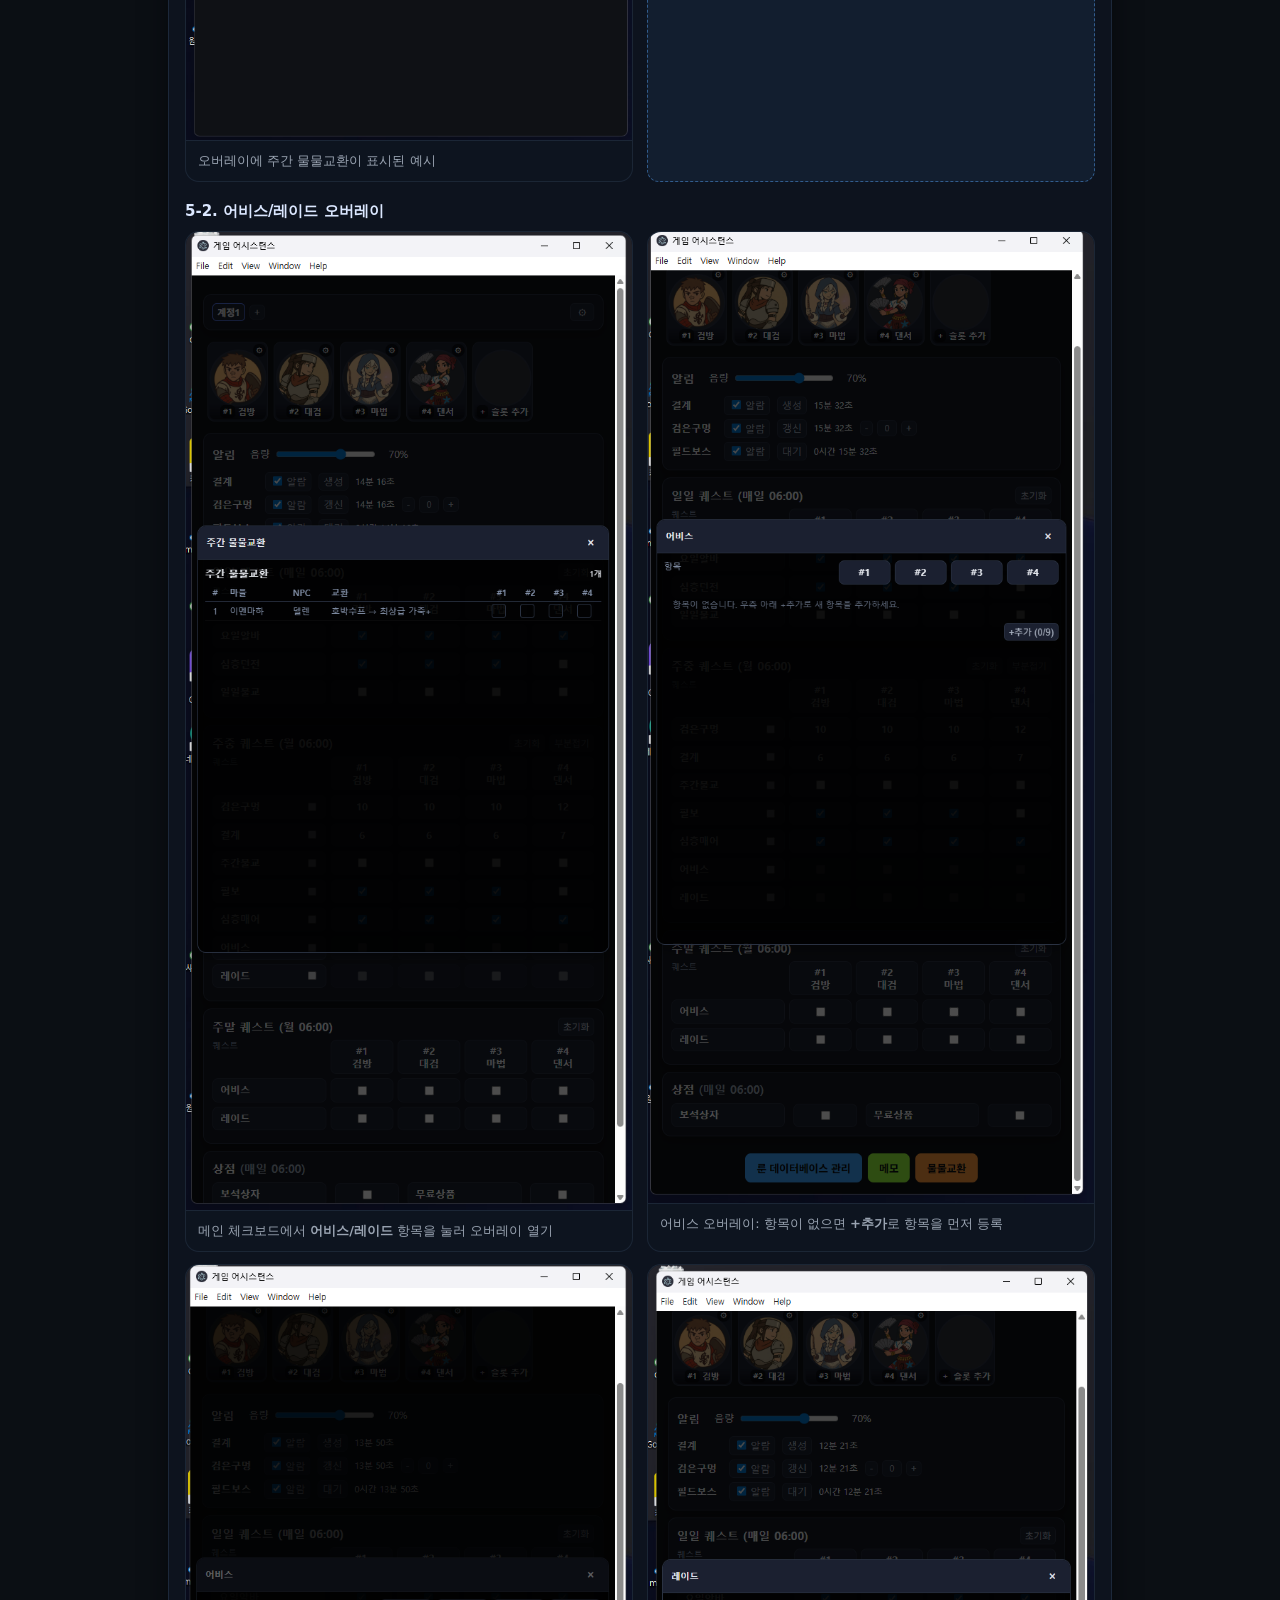
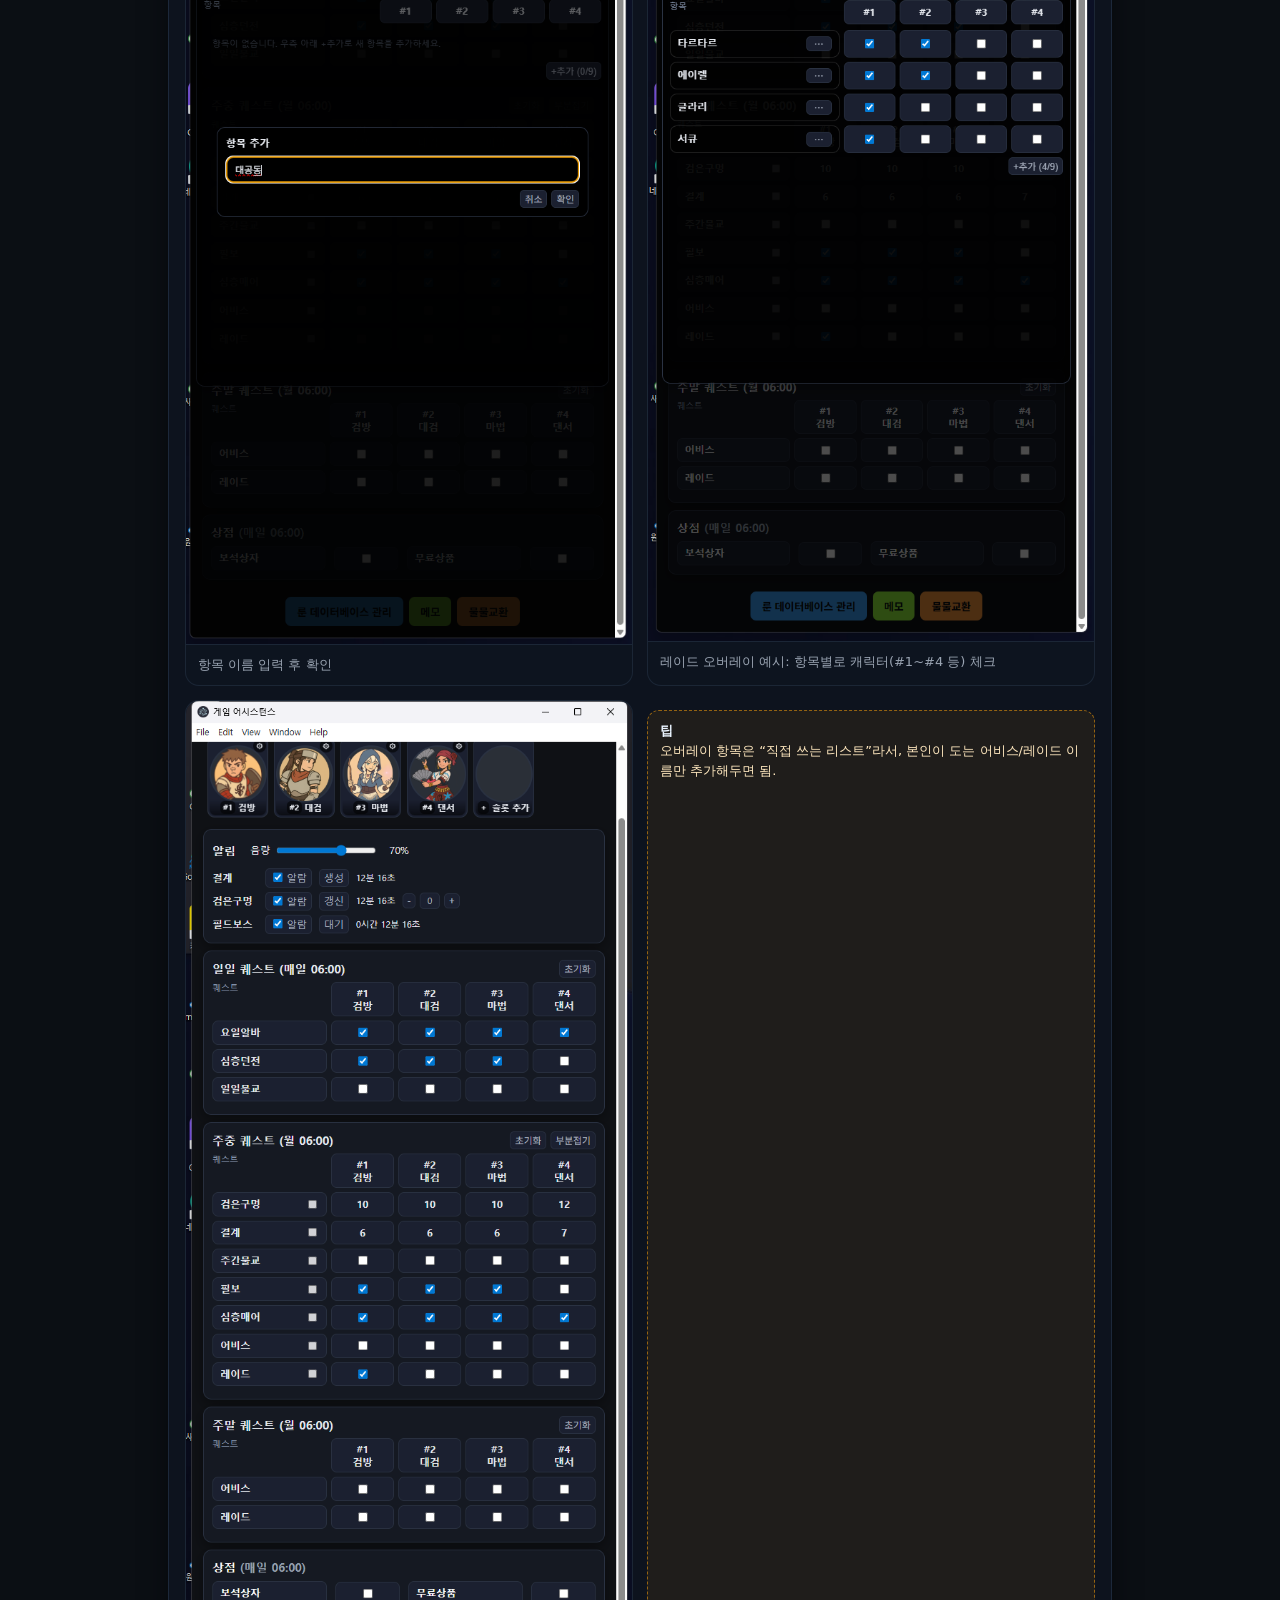
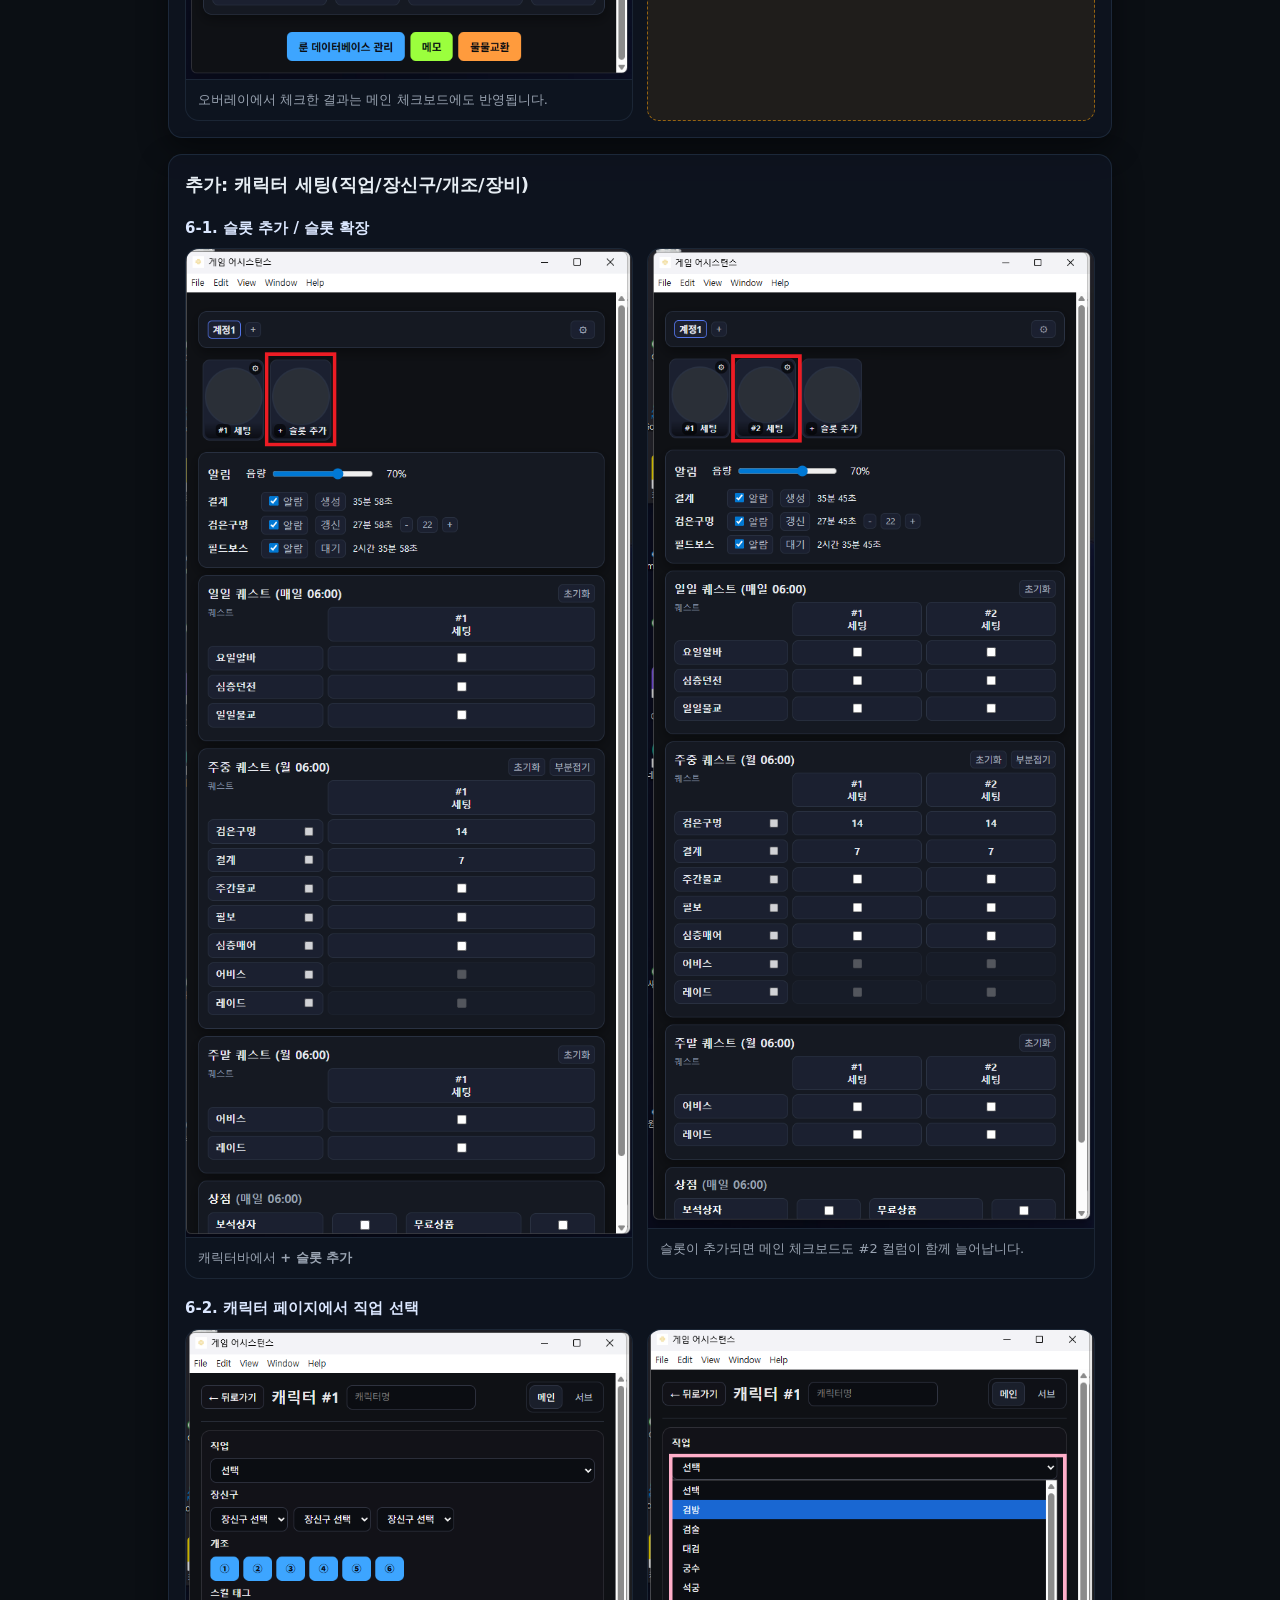
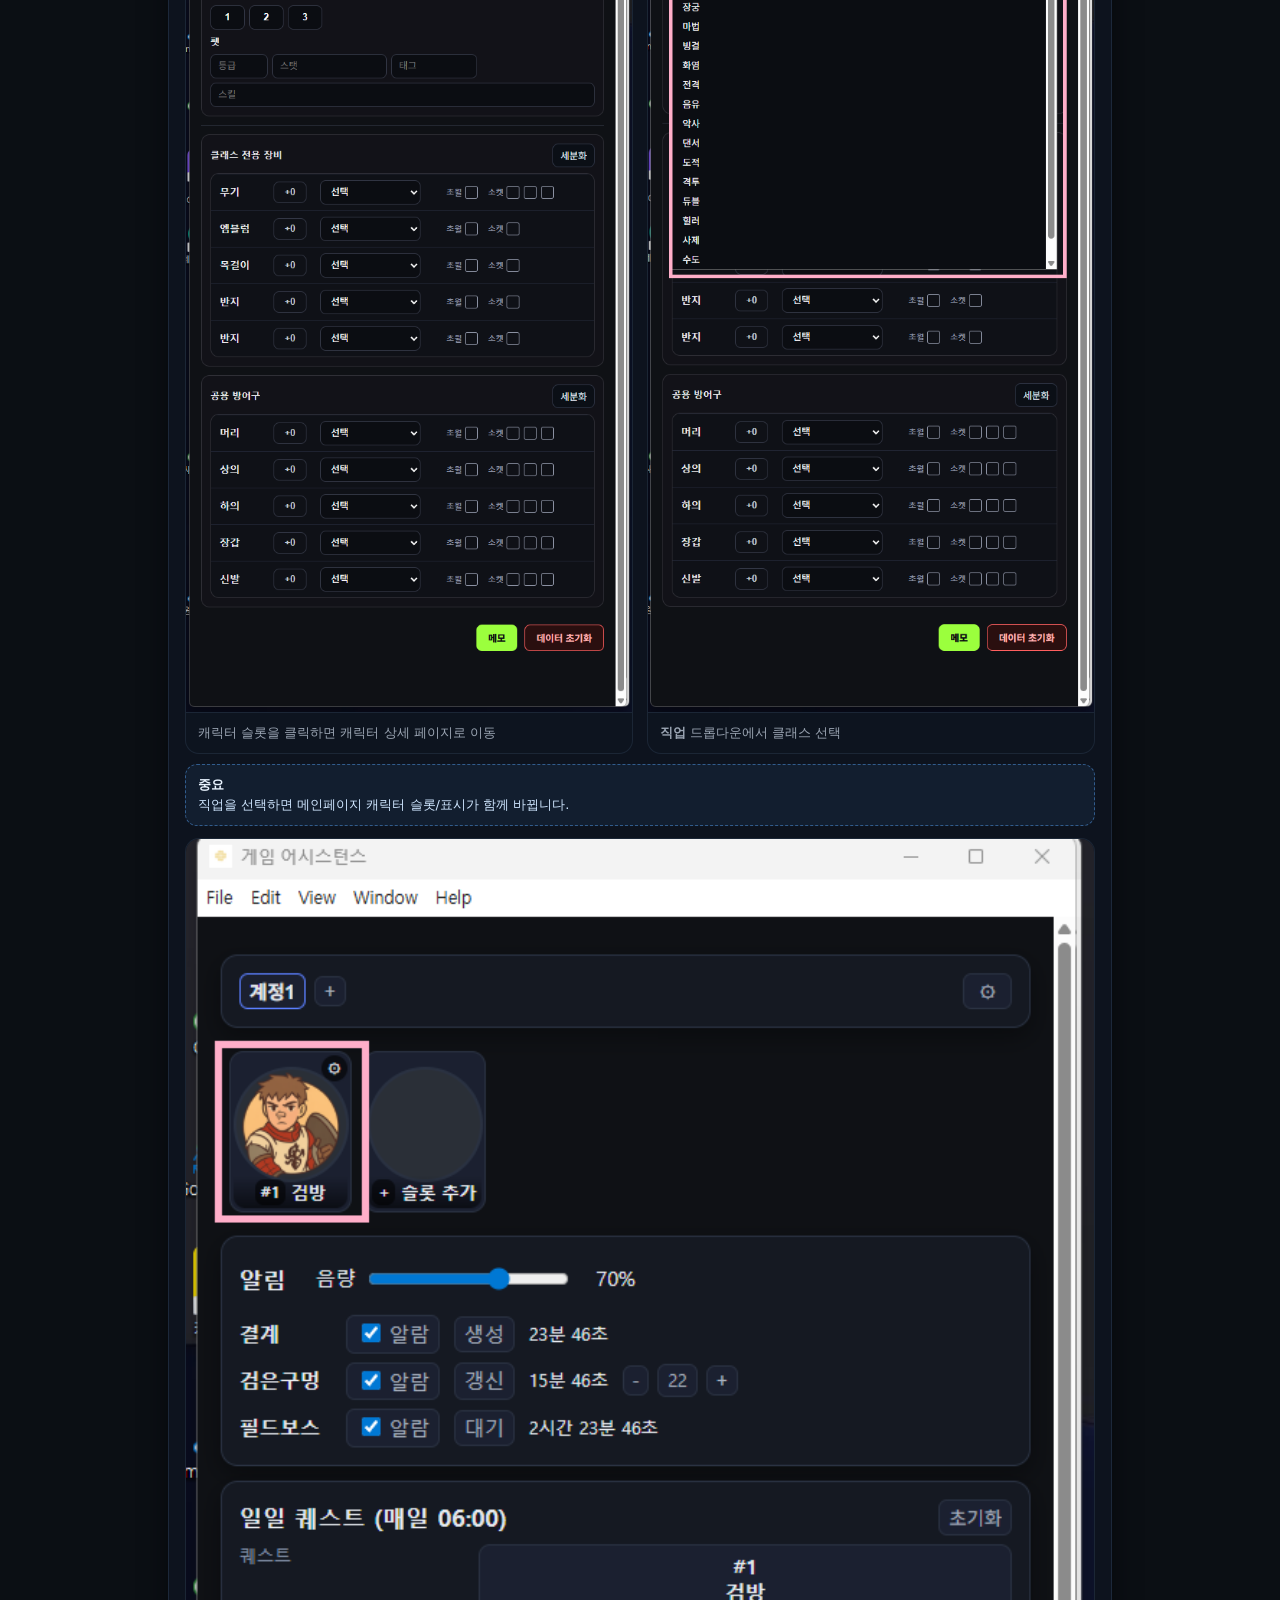
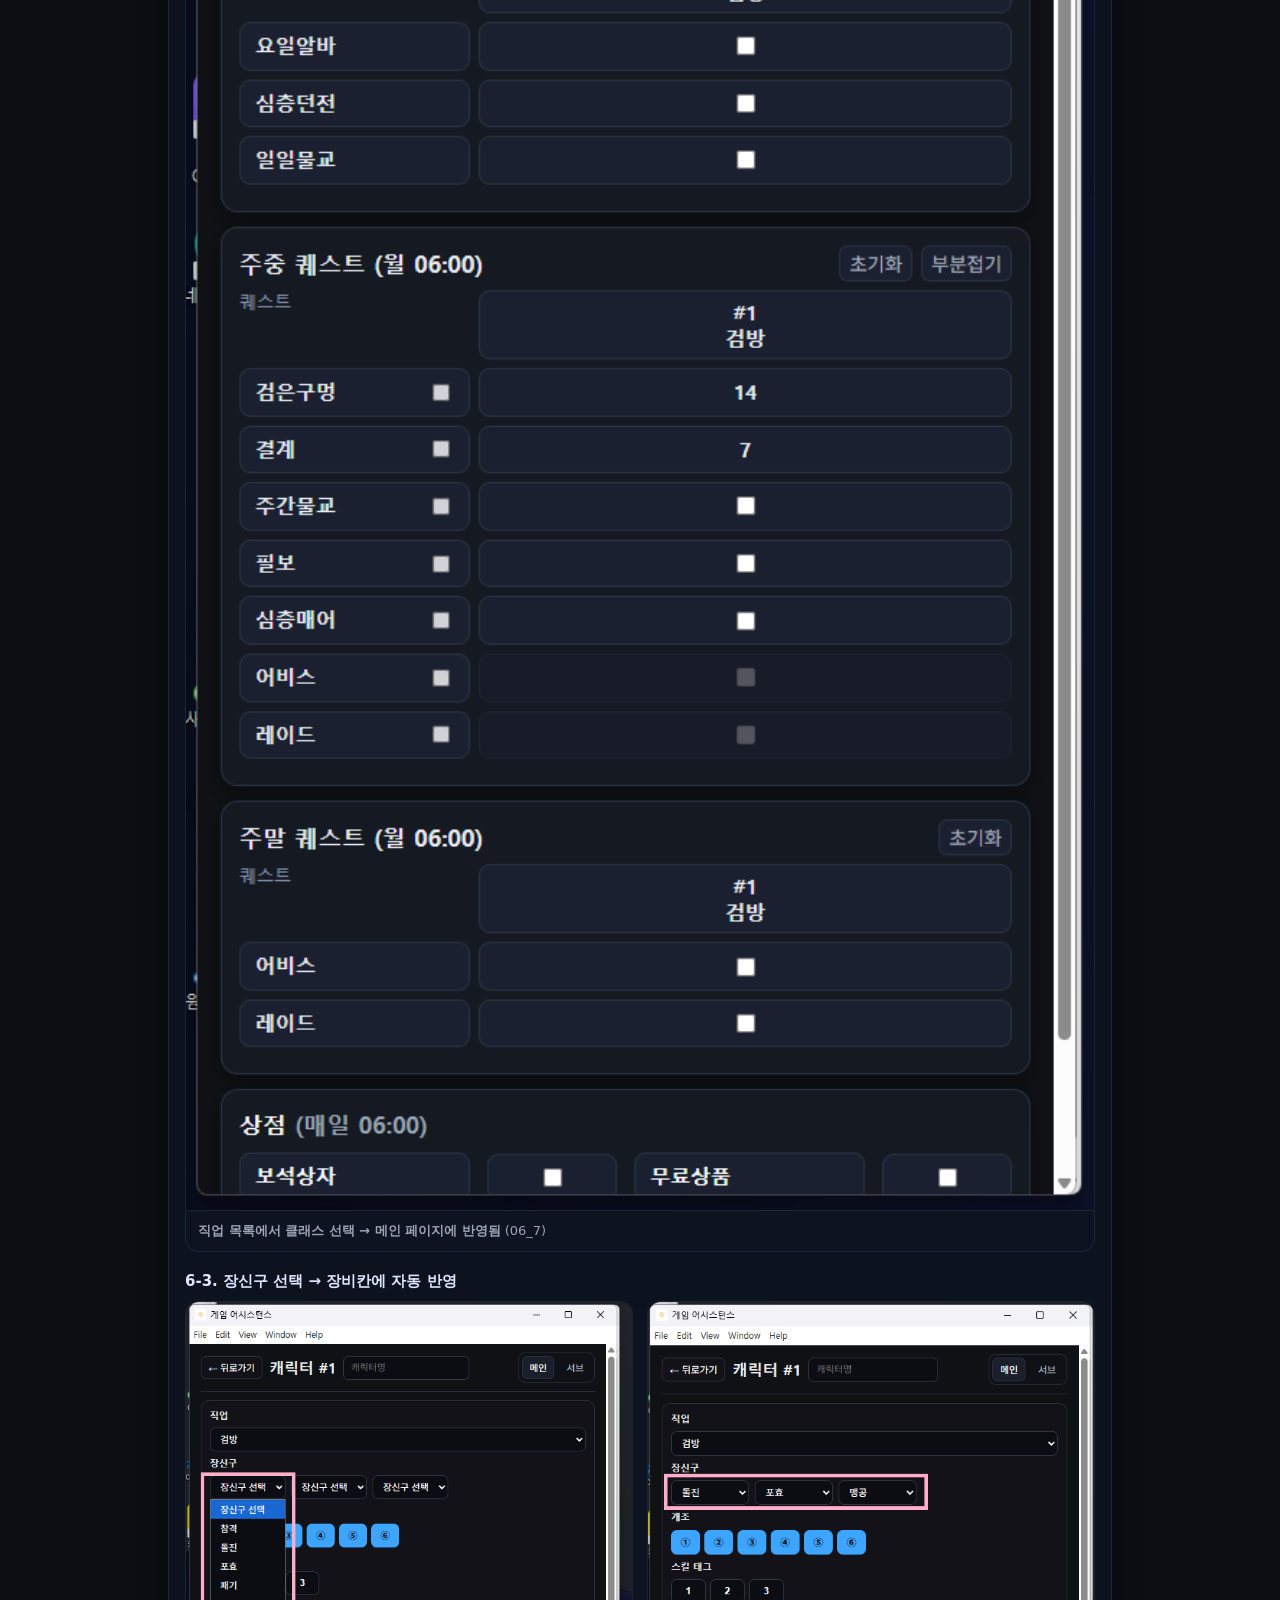
==== commit 0ca2839e: "Update usage.html" ====
--- a/usage.html
+++ b/usage.html
@@ -228,6 +228,19 @@
       color:var(--muted);
       margin-top:2px;
     }
+
+    /* (추가) 삭제 섹션 경로 표시용 */
+    .path{
+      margin-top:6px;
+      padding:10px 12px;
+      border-radius:12px;
+      border:1px dashed rgba(90,169,255,.35);
+      background: rgba(90,169,255,.06);
+      color:#cfe6ff;
+      font-size:13px;
+      overflow:auto;
+      white-space:pre;
+    }
   </style>
 </head>
 
@@ -245,6 +258,7 @@
       <a href="#alarm">4. 알람</a>
       <a href="#overlay">5. 오버레이</a>
       <a href="#character">6. 캐릭터/장비</a>
+      <a href="#remove">7. 삭제</a>
     </nav>
   </div>
 </header>
@@ -312,6 +326,15 @@
         <div>
           <div class="toc-title">캐릭터/장비</div>
           <div class="toc-desc">직업 · 장신구 · 개조 · 소켓</div>
+        </div>
+      </a>
+
+      <!-- ✅ (추가) 7) 삭제/초기화 카드 -->
+      <a class="toc-card" href="#remove">
+        <div class="toc-num">7</div>
+        <div>
+          <div class="toc-title">삭제 / 초기화</div>
+          <div class="toc-desc">데이터 · exe 제거</div>
         </div>
       </a>
     </div>
@@ -616,6 +639,41 @@
     </div>
   </section>
 
+  <!-- ✅ 7. 삭제 / 초기화 (추가) -->
+  <section id="remove" class="card">
+    <h2>7) 프로그램 삭제 / 초기화</h2>
+
+    <p style="margin:0;color:var(--muted)">
+      Mobi Assistant는 <b>설치형이 아닌 포터블 프로그램</b>입니다.<br/>
+      아래 두 가지만 삭제하면 프로그램과 데이터가 완전히 제거됩니다.
+    </p>
+
+    <h3>7-1. 데이터 삭제</h3>
+    <ul>
+      <li>
+        <b>내 문서 (Documents)</b> 폴더에 생성되는 아래 경로를 삭제합니다.
+        <div class="path">Documents\GameAS</div>
+      </li>
+      <li>이 폴더에는 캐릭터, 체크 상태, 룬DB, 장비/세팅 정보가 저장됩니다.</li>
+    </ul>
+
+    <h3>7-2. 프로그램 삭제</h3>
+    <ul>
+      <li>사용 중인 <b>MobiAssistantPortable.exe</b> 파일을 삭제합니다.</li>
+      <li>바탕화면 / 다운로드 / 임의 폴더 어디에 있어도 무관합니다.</li>
+    </ul>
+
+    <div class="hint">
+      <b>정리</b><br/>
+      실행 파일 + <b>Documents\GameAS</b> 폴더 삭제 = 완전 제거
+    </div>
+
+    <div class="hint warn" style="margin-top:10px">
+      <b>참고</b><br/>
+      레지스트리, AppData, 시스템 영역에는 어떠한 파일도 생성하지 않습니다.
+    </div>
+  </section>
+
   <div class="footer">
     © Mobi Assistant · usage.html
   </div>
